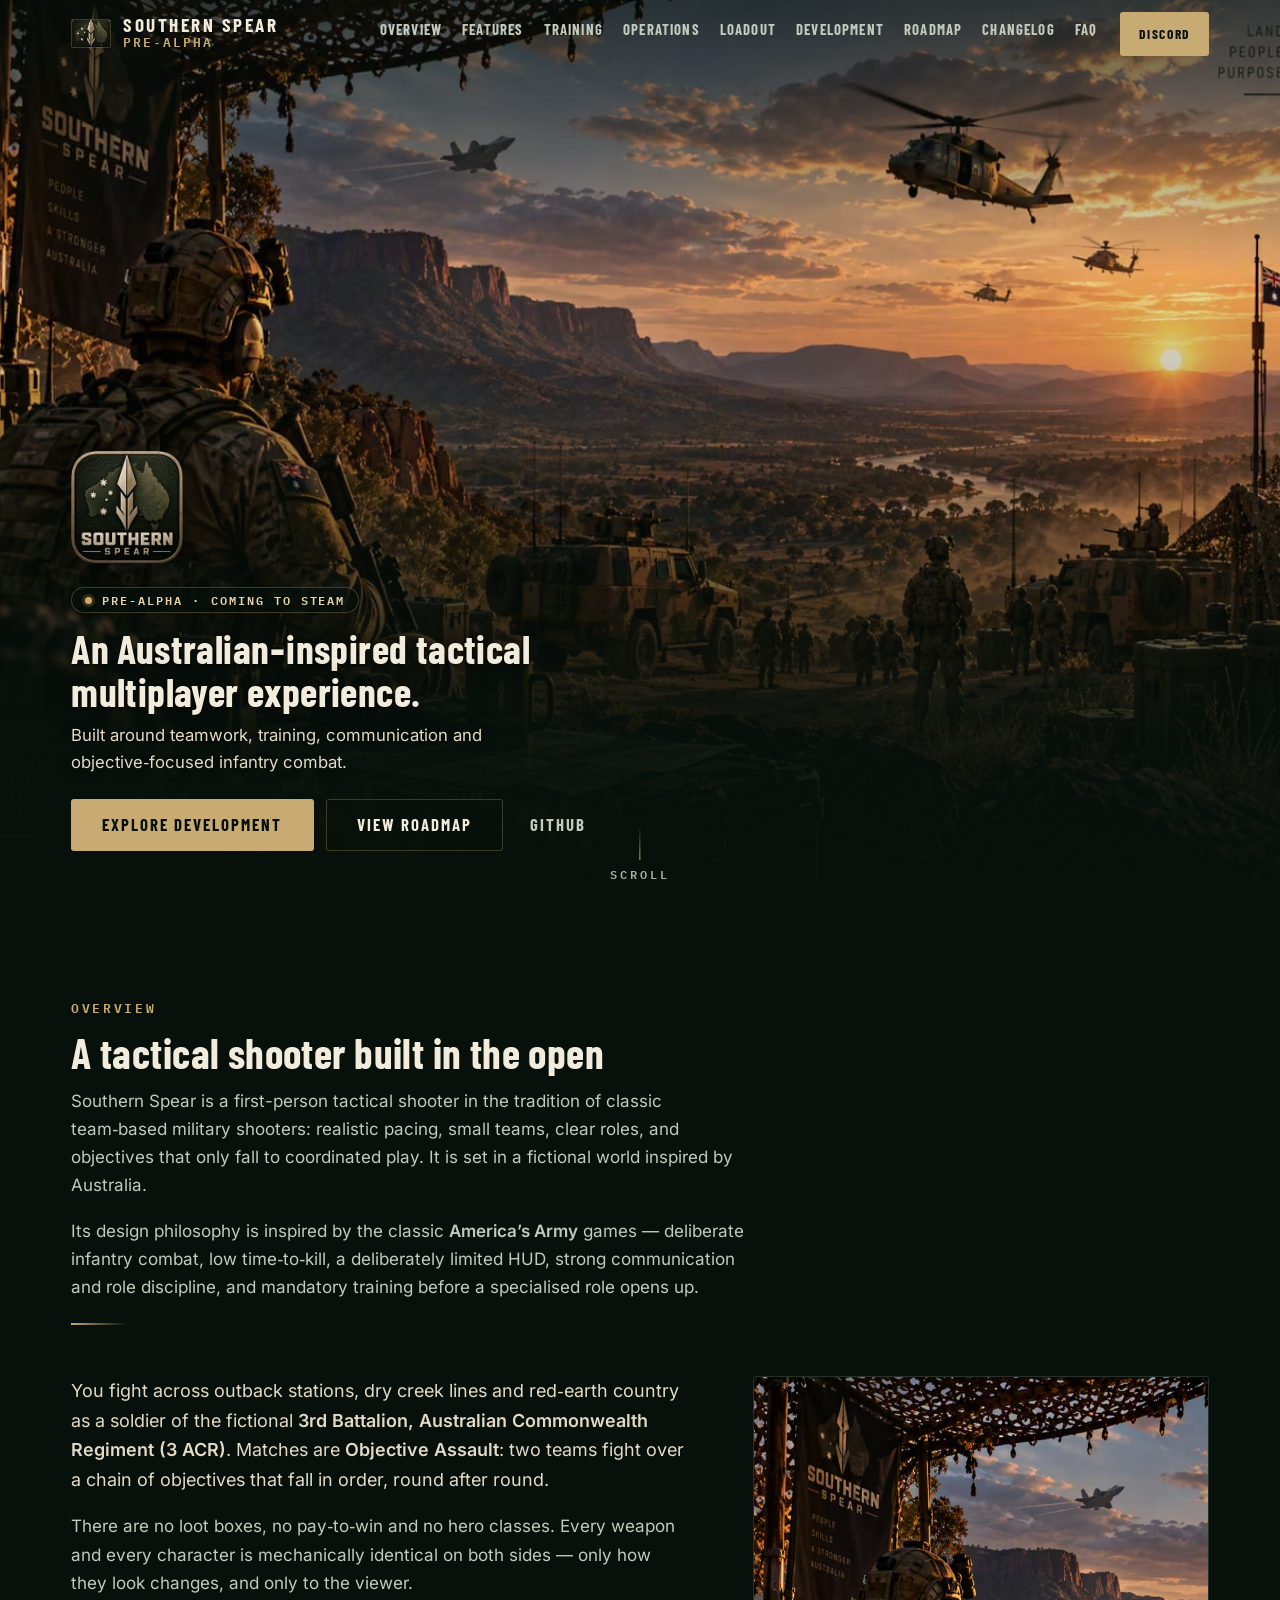
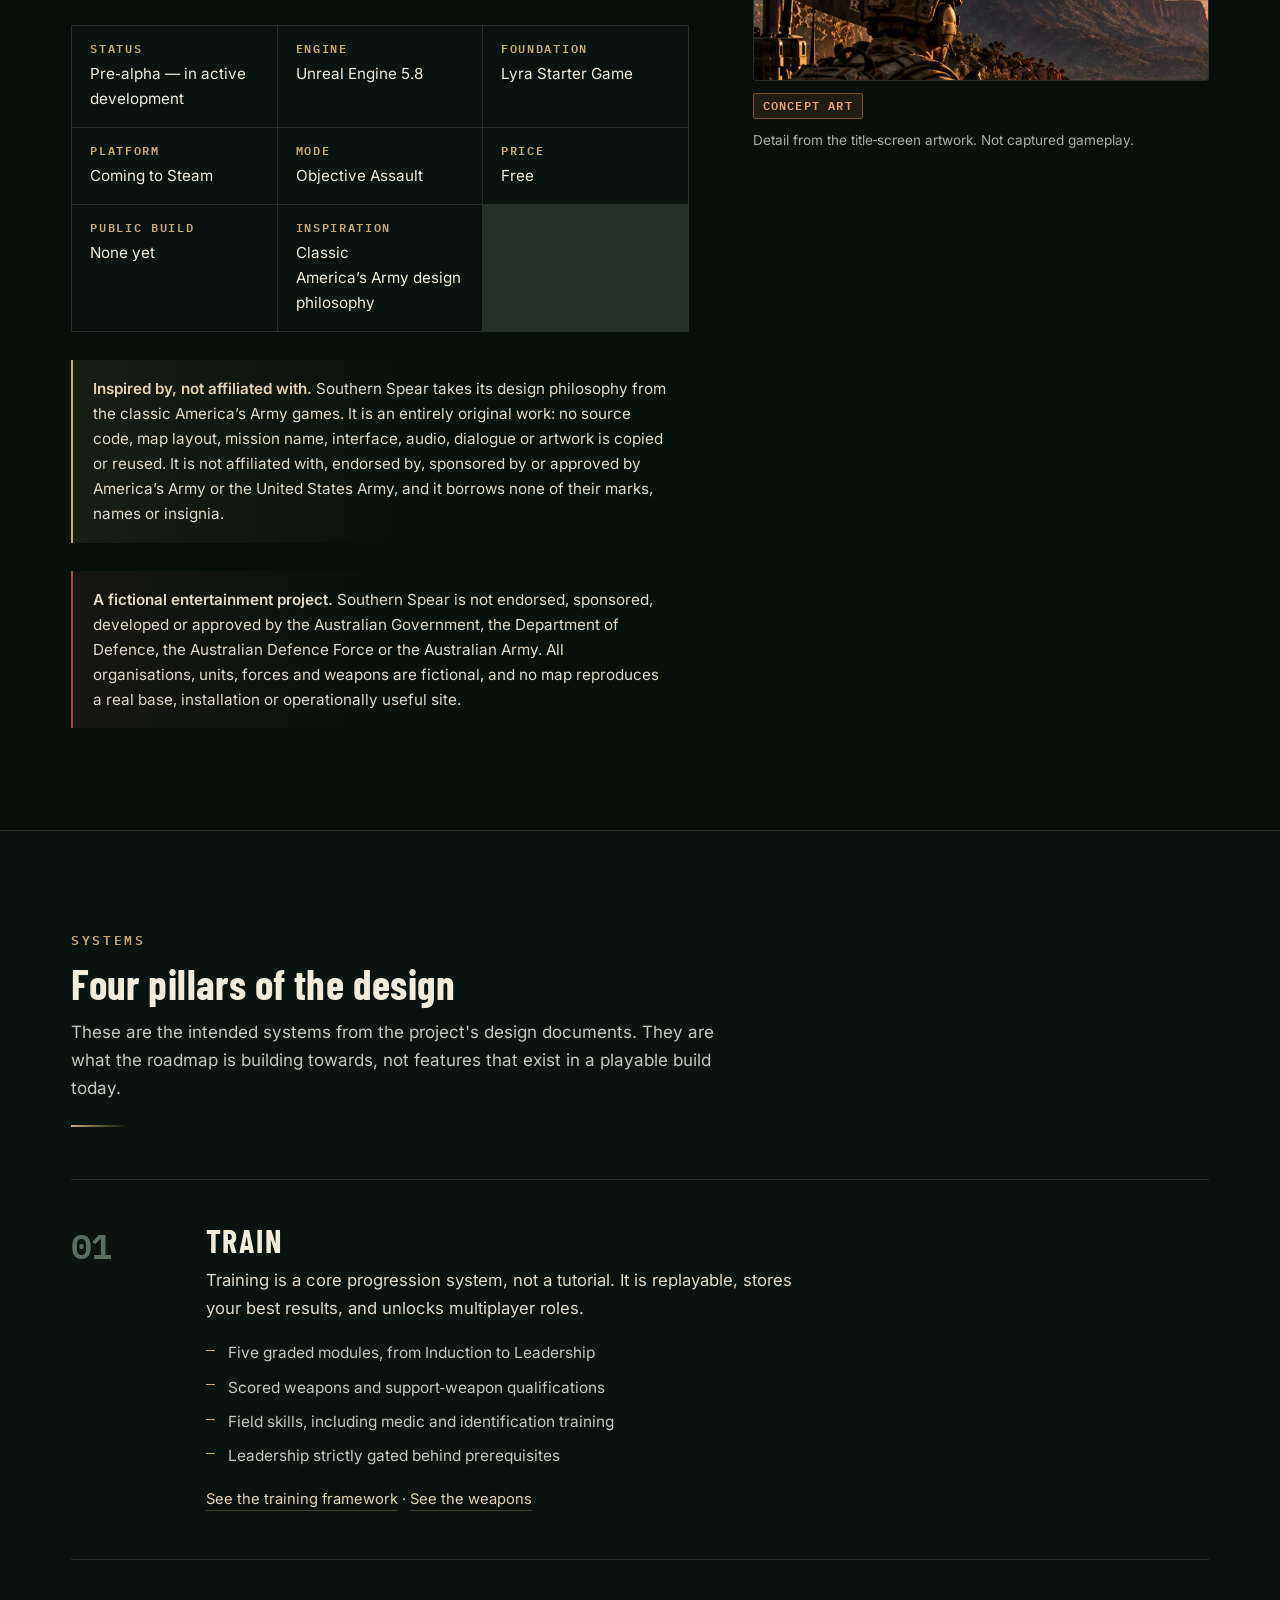
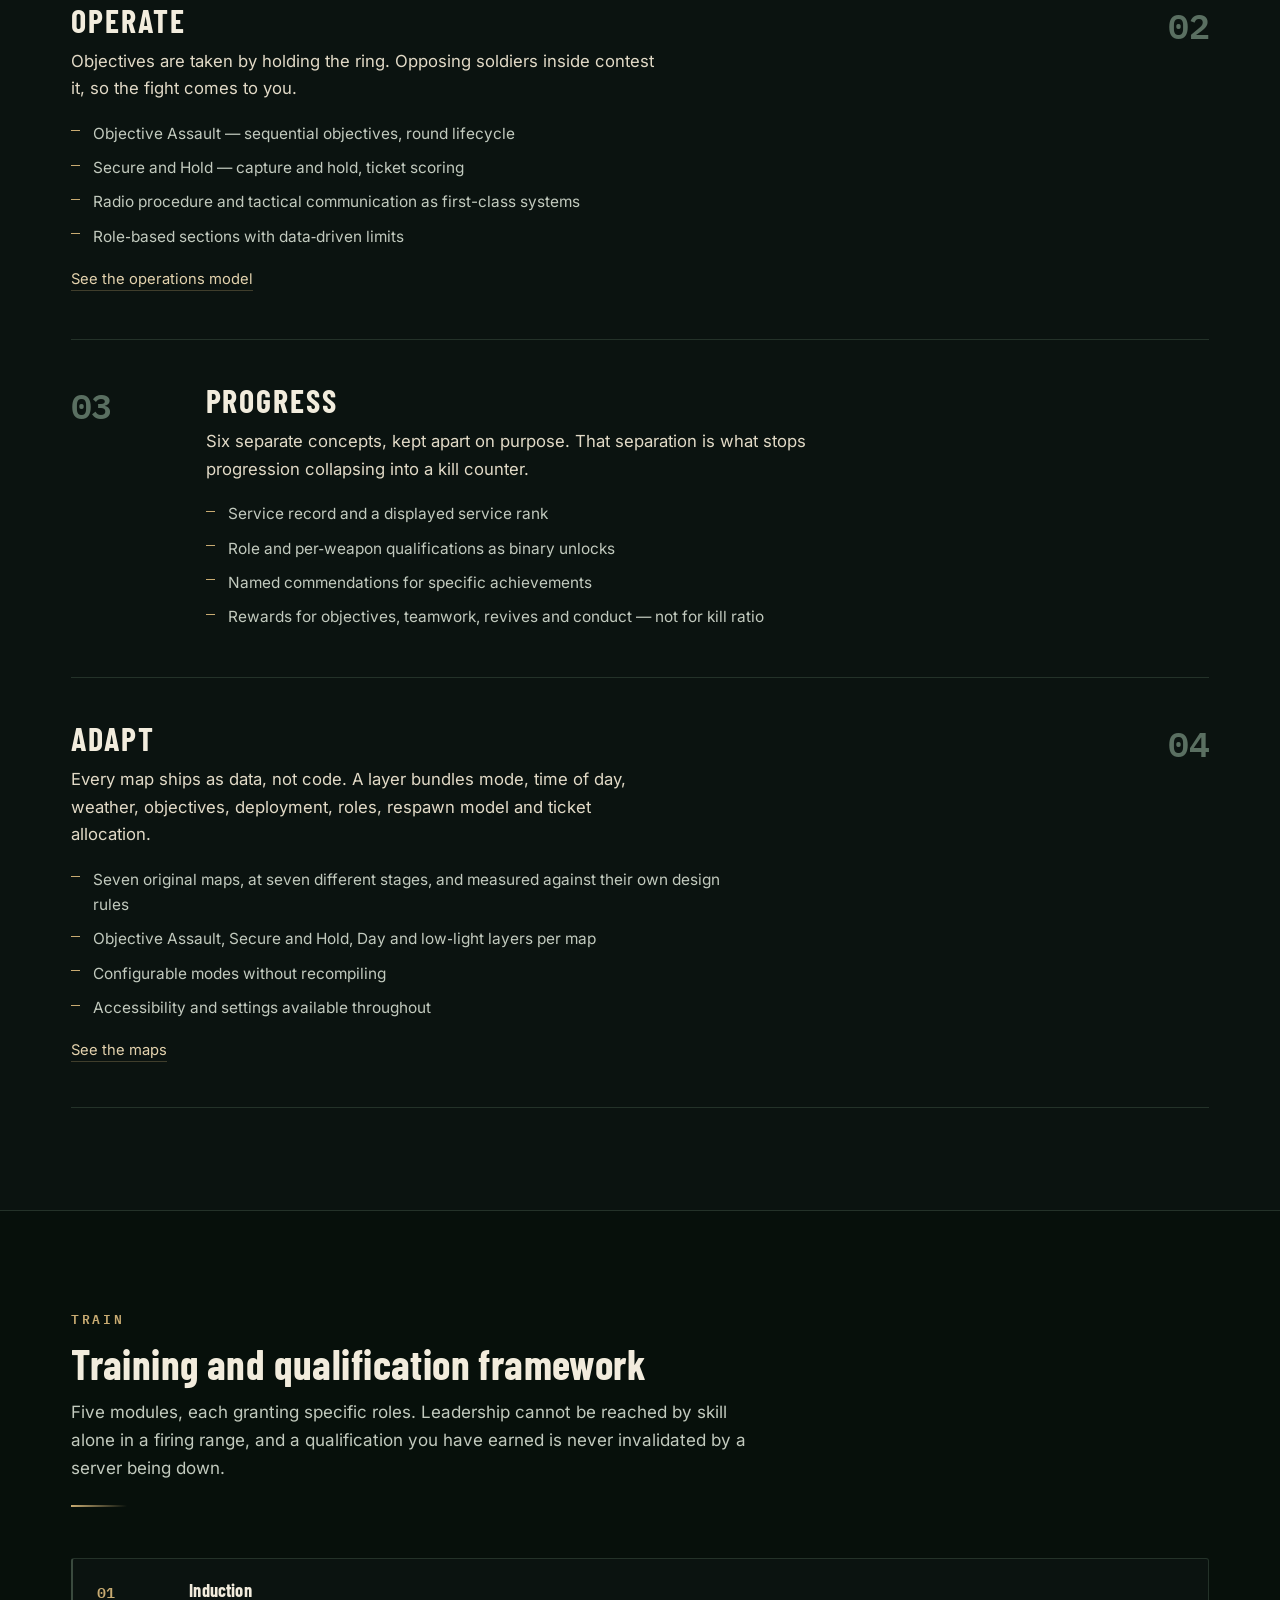
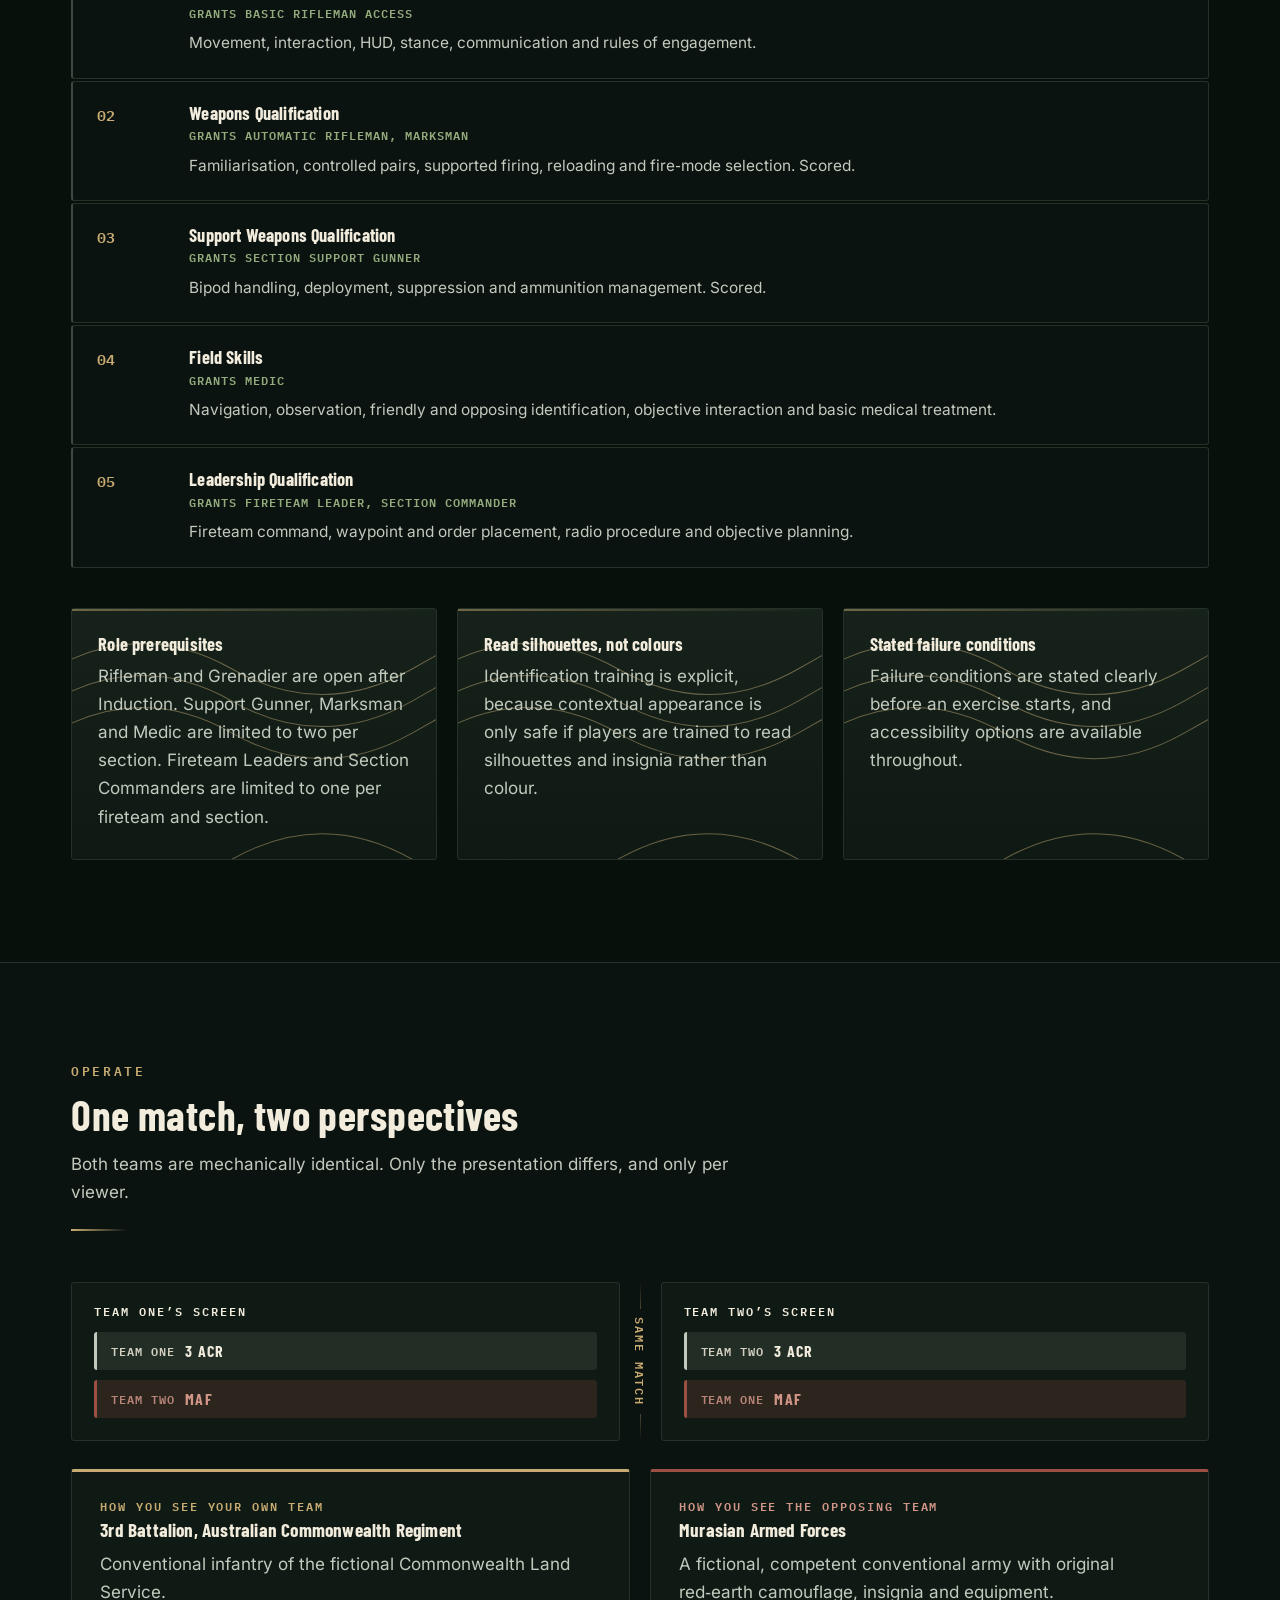
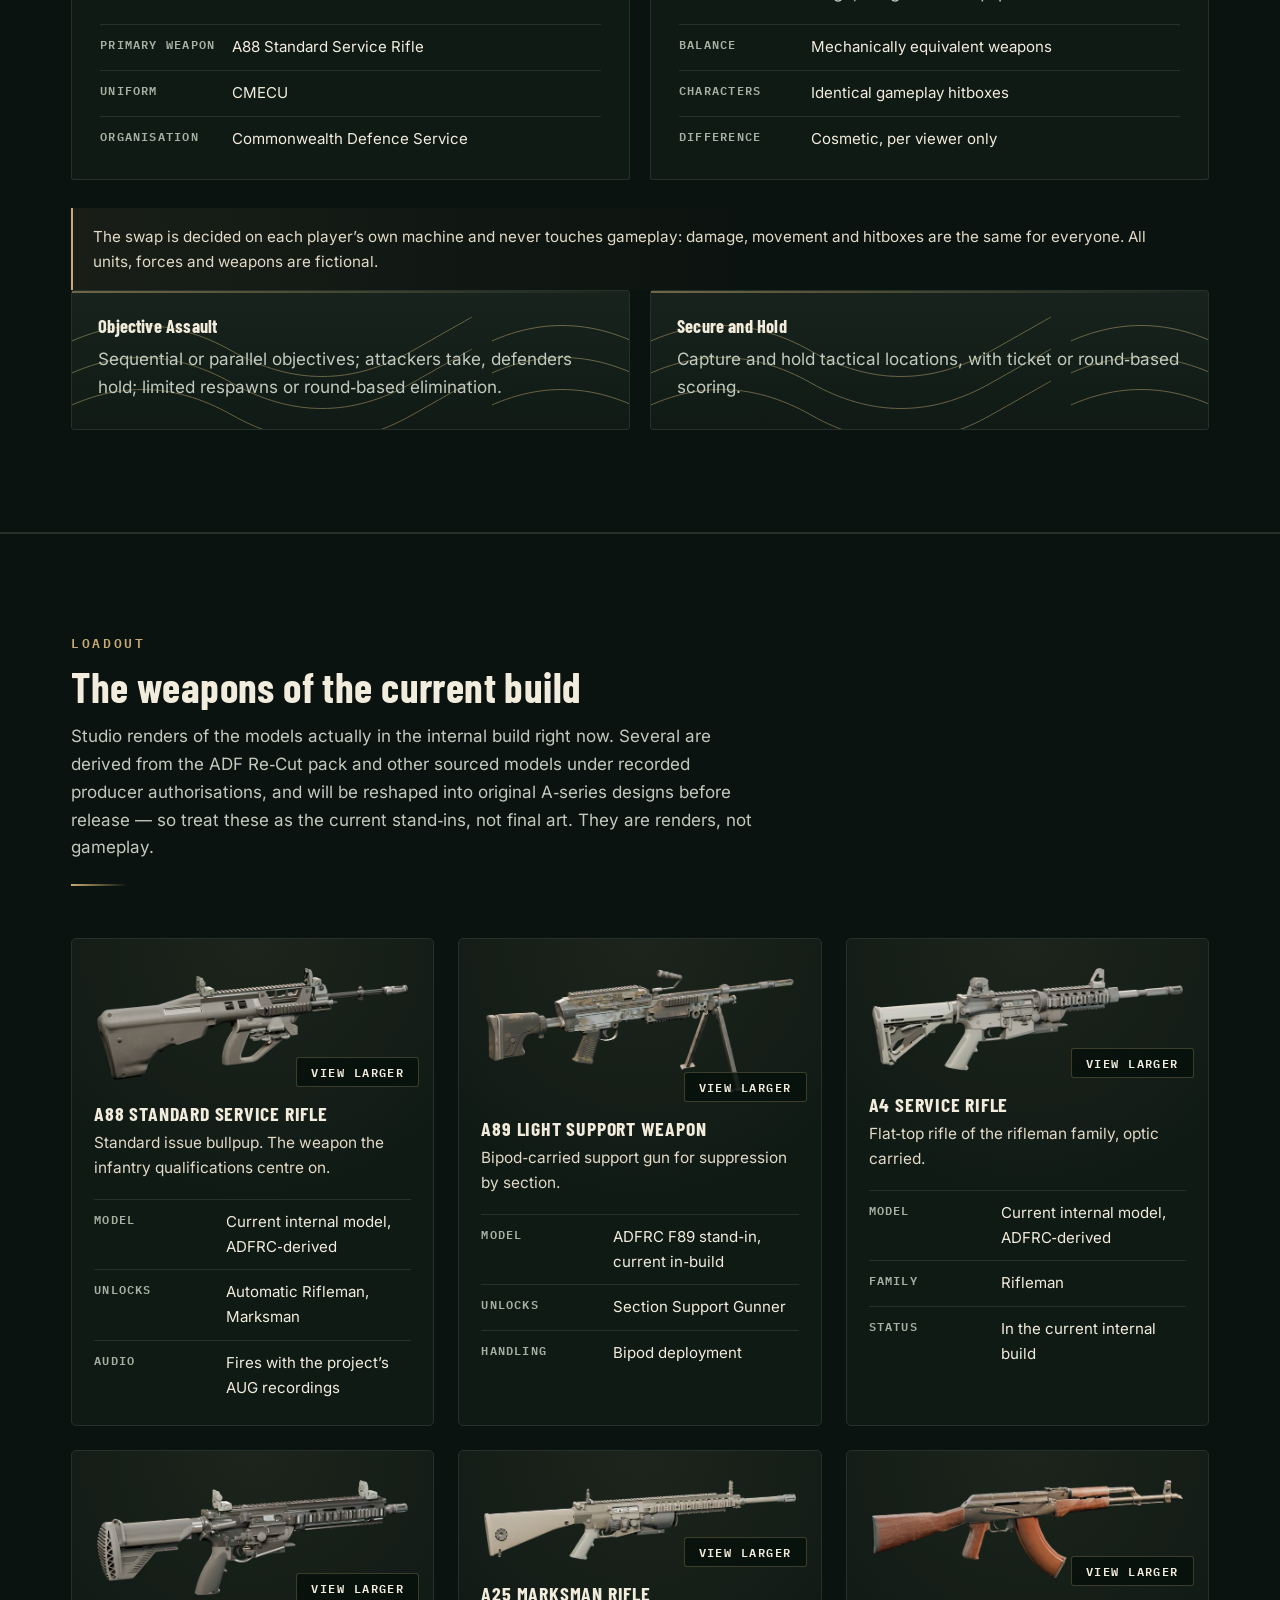
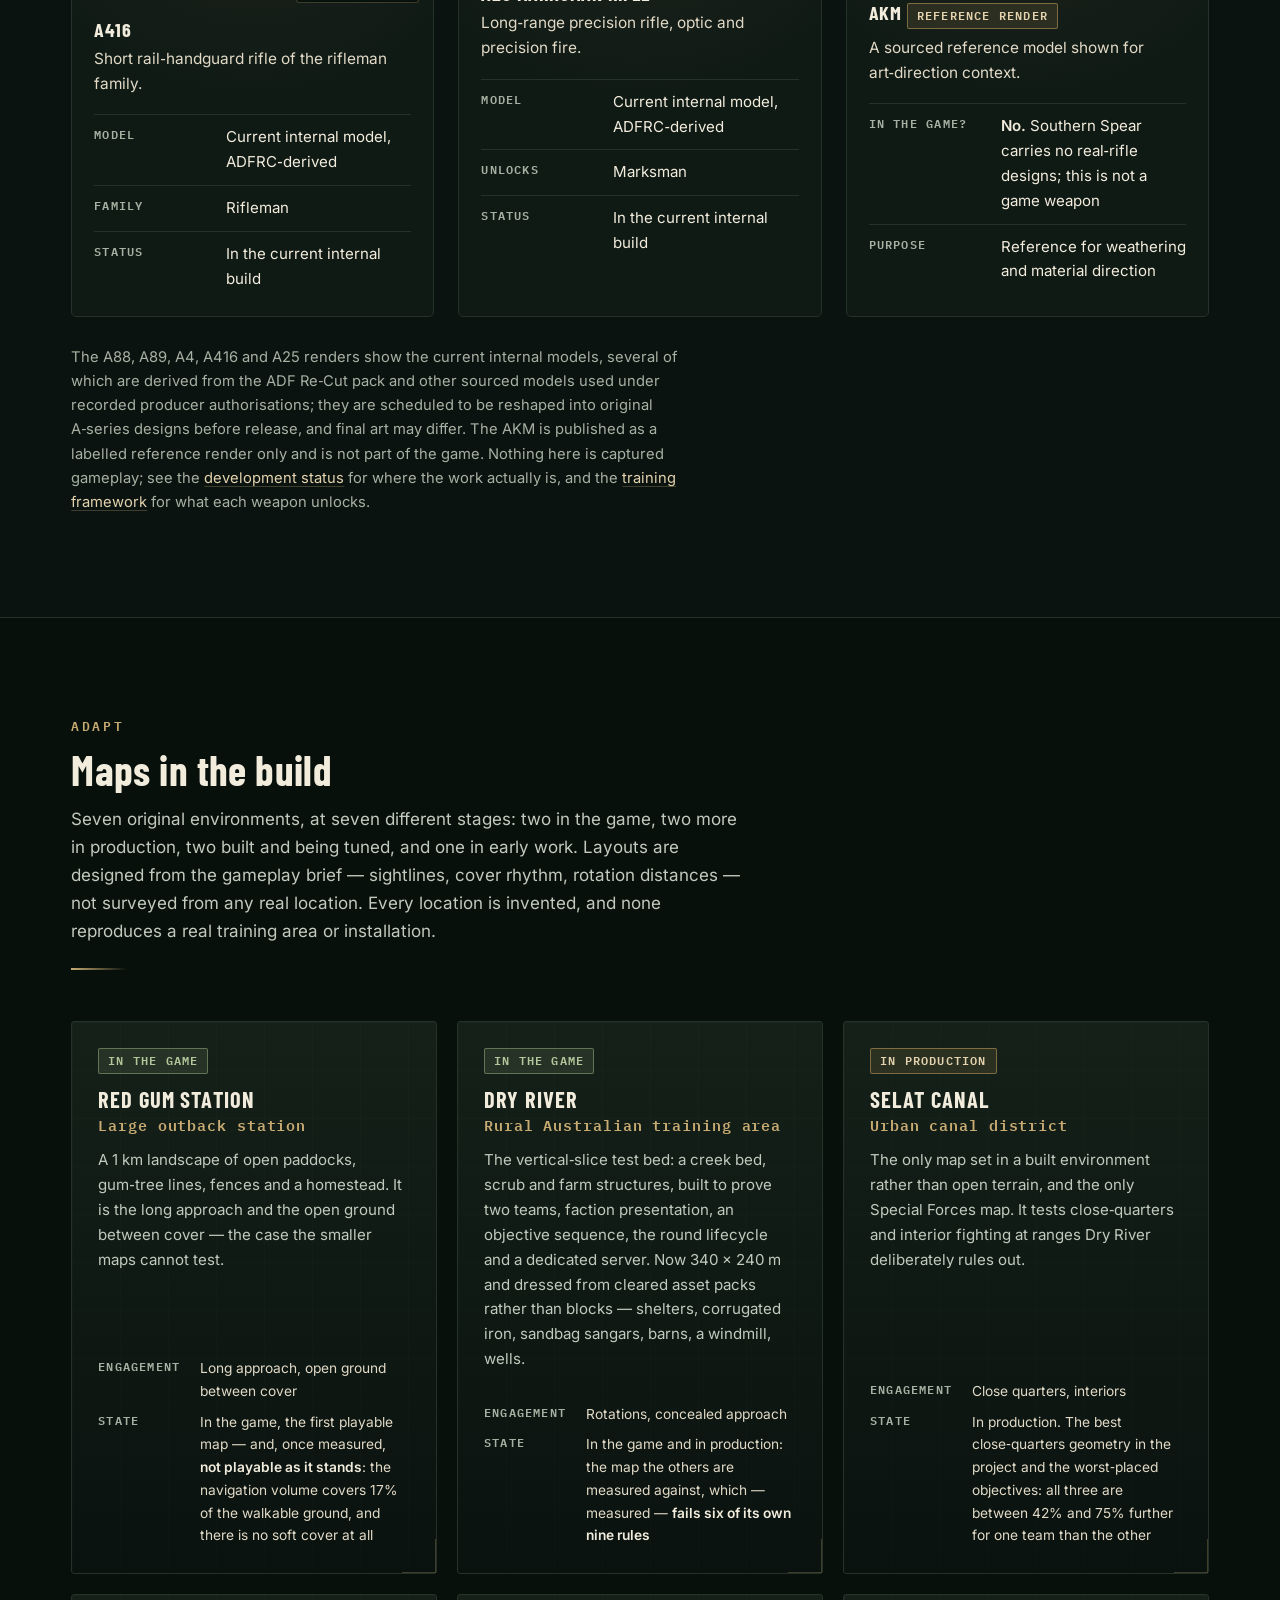
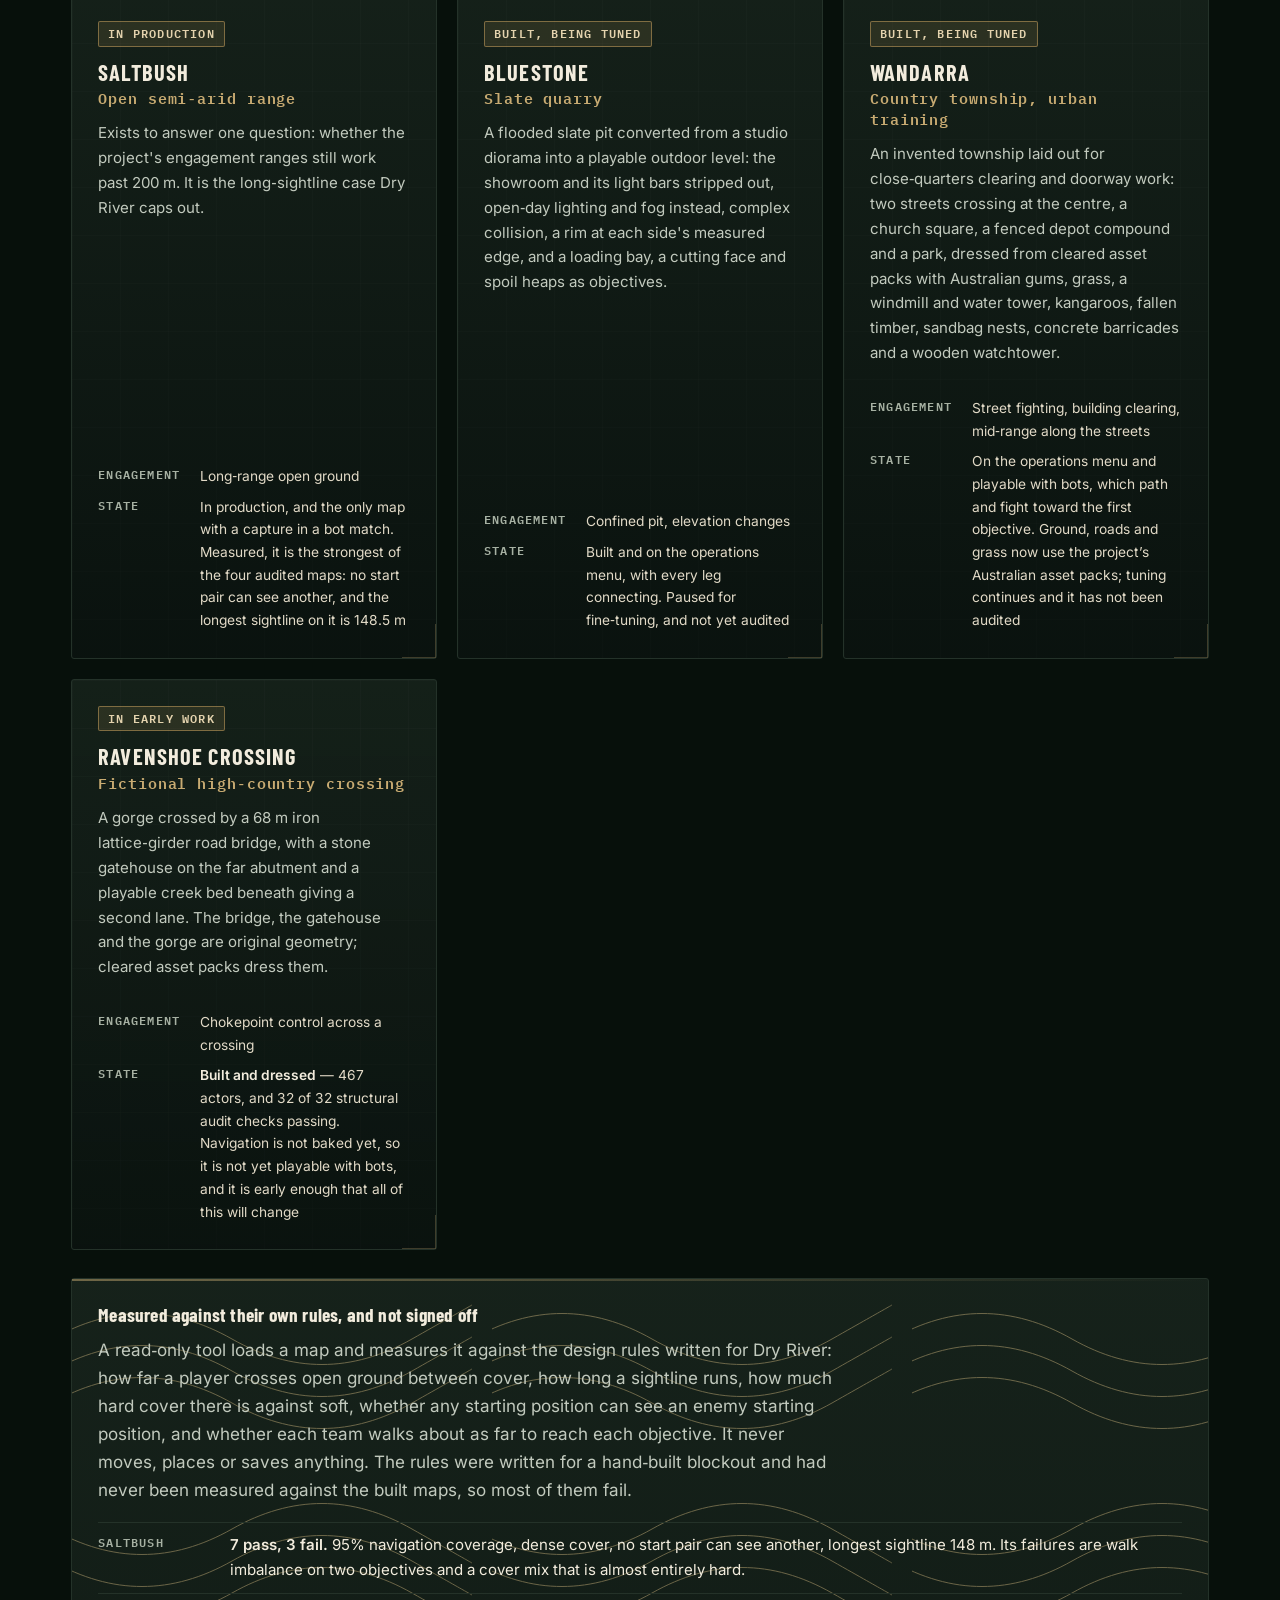
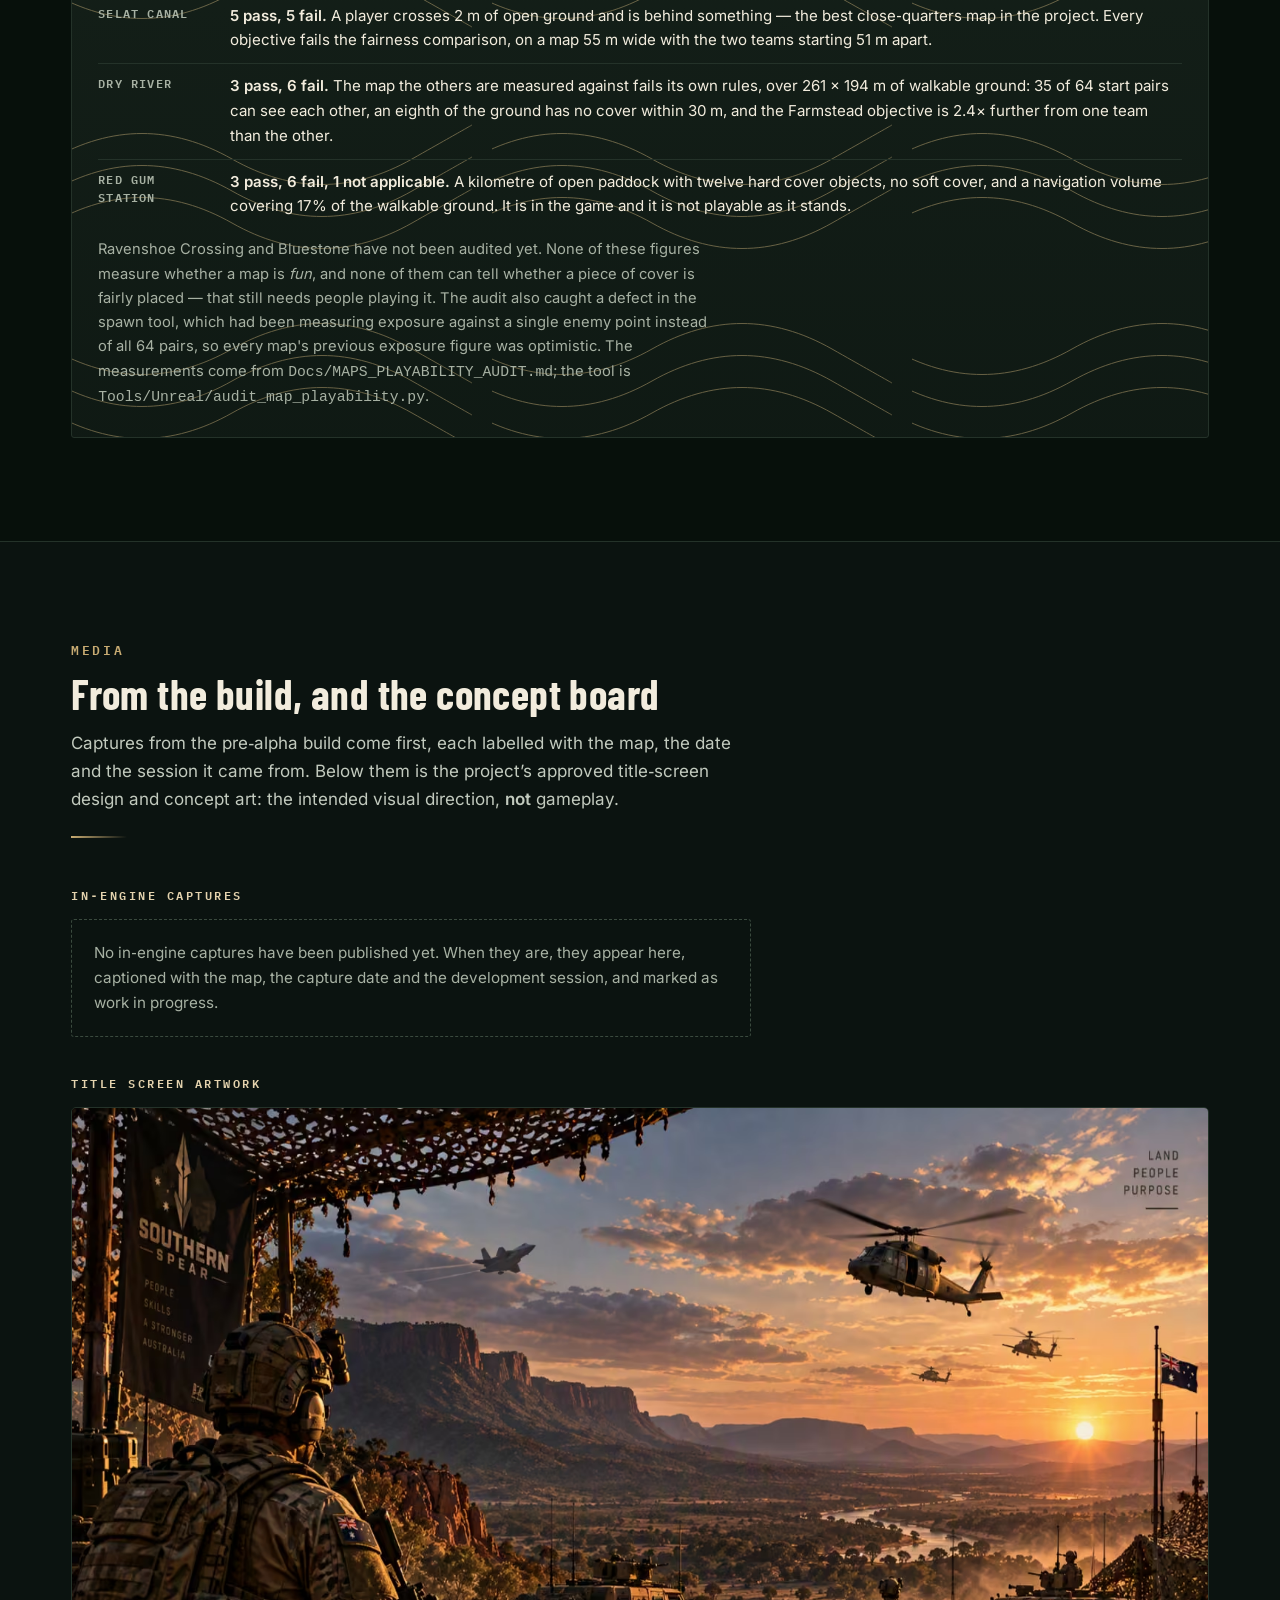
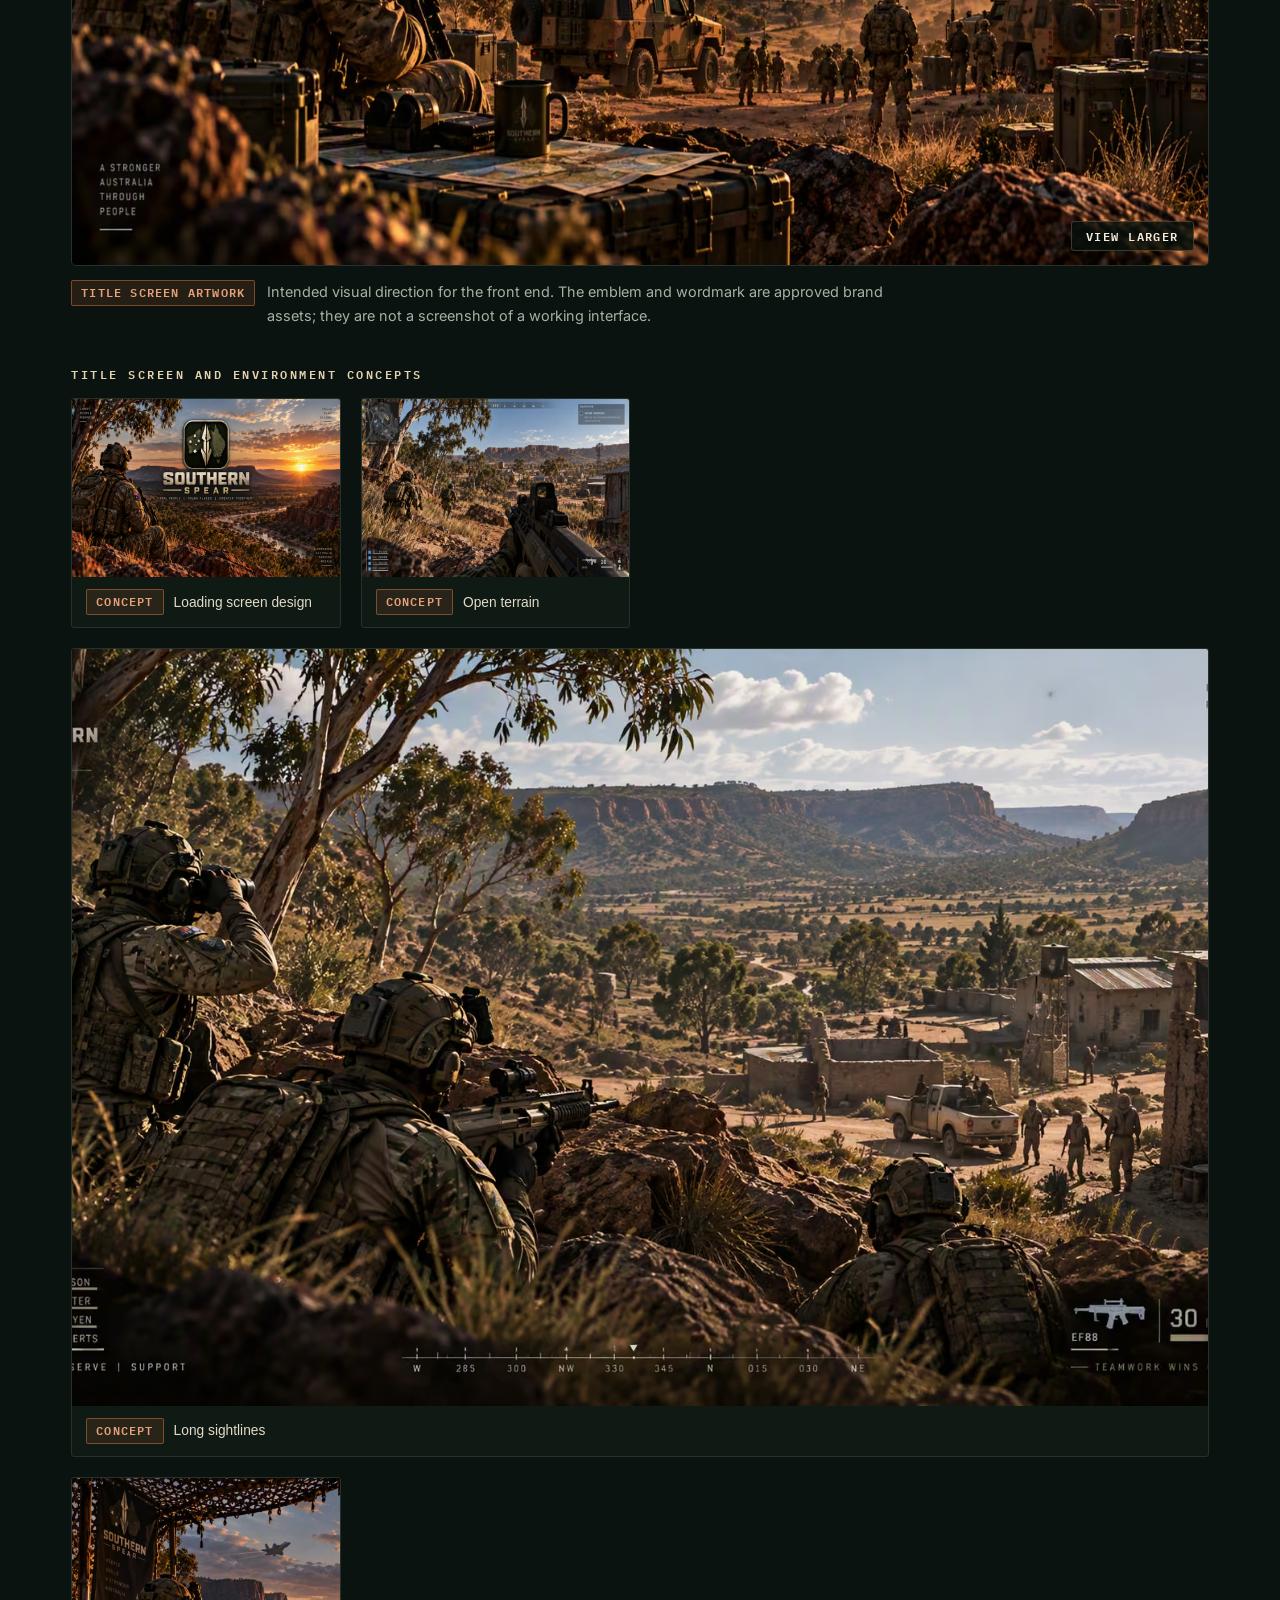
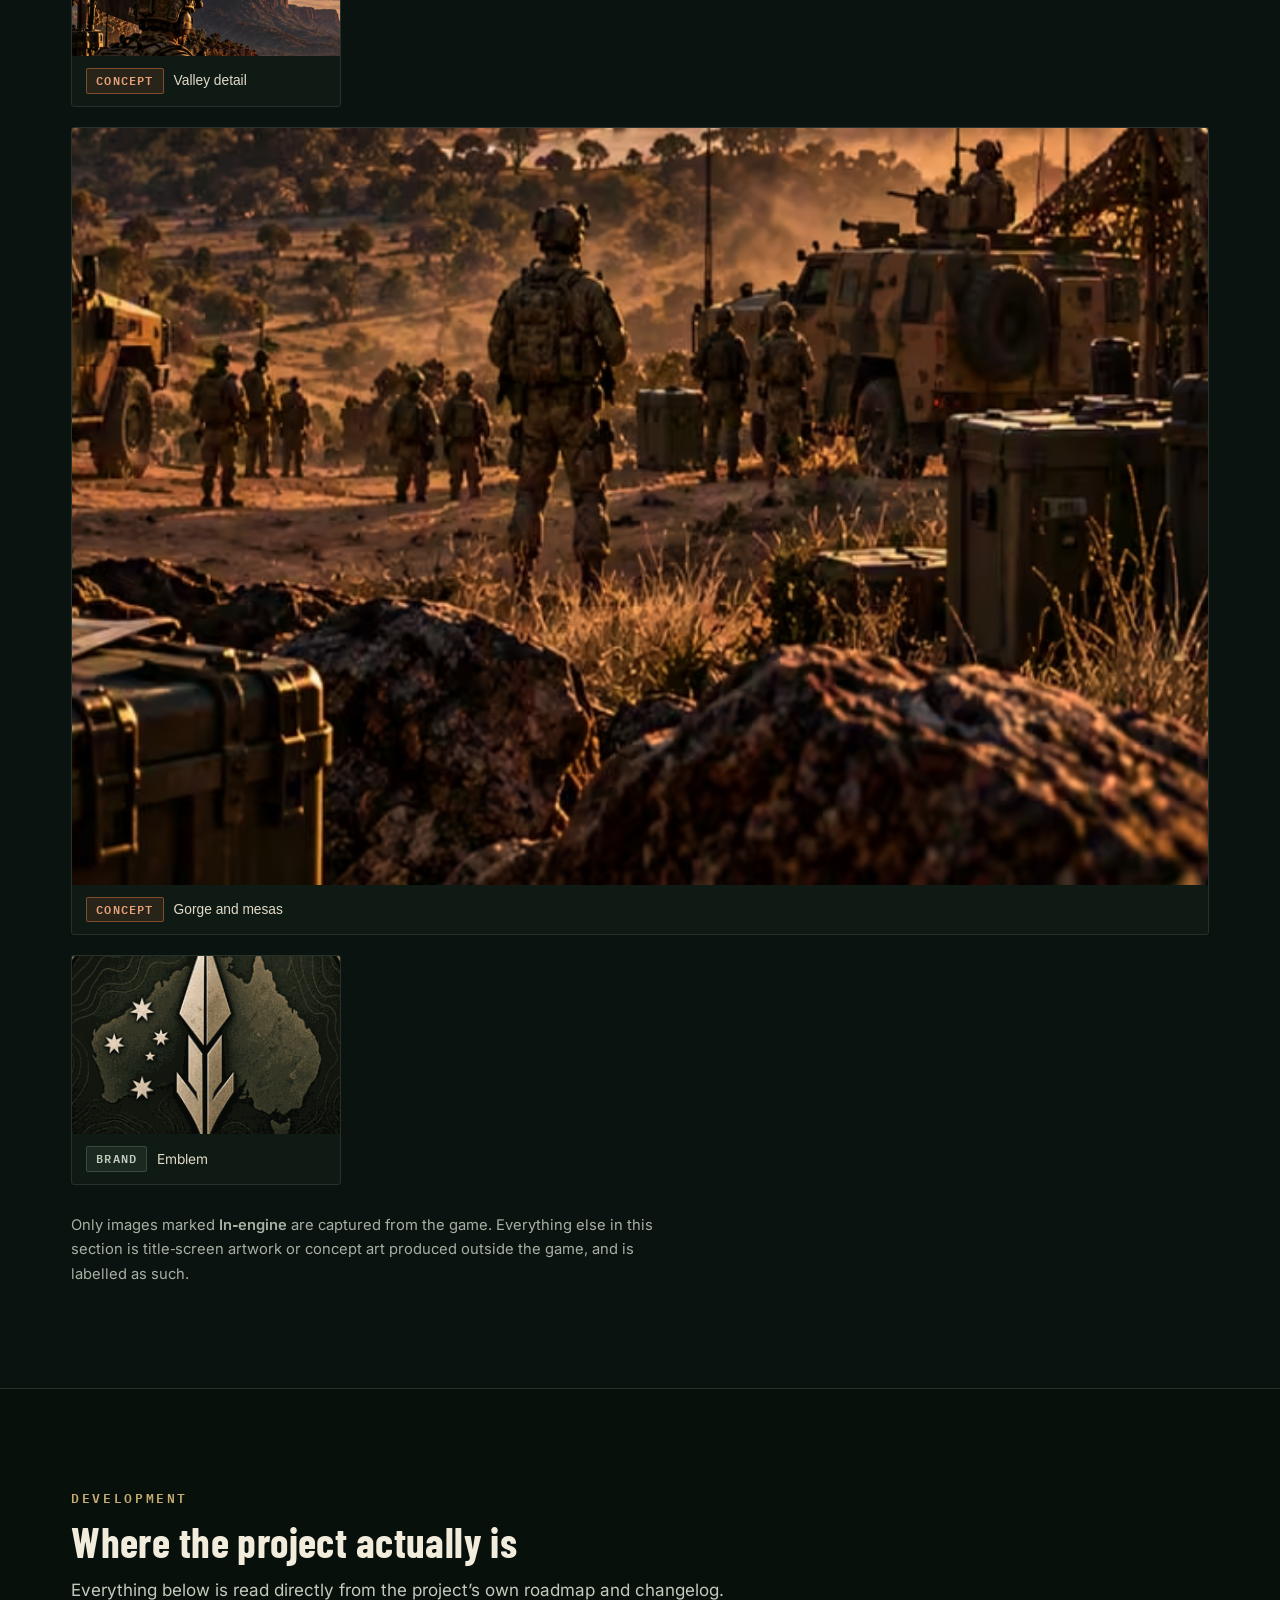
==== index.html @ 47c77bda "Publish site from SouthernSpear afb51369" ====
<!DOCTYPE html>
<html lang="en-AU">
<head>
<meta charset="utf-8">
<meta name="viewport" content="width=device-width, initial-scale=1">
<meta name="color-scheme" content="dark">
<meta name="theme-color" content="#07100B">

<title>Southern Spear — Australian-inspired tactical multiplayer FPS (pre-alpha)</title>
<meta name="description" content="Southern Spear is a free, original, Australian-inspired tactical multiplayer FPS inspired by the design philosophy of the classic America's Army games. In active pre-alpha development, built on Unreal Engine 5.8 and the Lyra Starter Game.">
<link rel="canonical" href="https://theantipopau.github.io/southernspear-site/">

<meta property="og:type" content="website">
<meta property="og:site_name" content="Southern Spear">
<meta property="og:locale" content="en_AU">
<meta property="og:title" content="Southern Spear — Australian-inspired tactical multiplayer FPS">
<meta property="og:description" content="An original, free, community-developed tactical multiplayer FPS inspired by the design philosophy of the classic America's Army games, set in a fictional Australian-inspired world. Pre-alpha and in active development.">
<meta property="og:url" content="https://theantipopau.github.io/southernspear-site/">
<meta property="og:image" content="https://theantipopau.github.io/southernspear-site/assets/social/social-preview-1200x630.jpg">
<meta property="og:image:width" content="1200">
<meta property="og:image:height" content="630">
<meta property="og:image:alt" content="Southern Spear key art: a soldier overlooking a red-earth valley at sunset beneath a brass-framed emblem of Australia, the Southern Cross and a spear.">
<meta name="twitter:card" content="summary_large_image">
<meta name="twitter:title" content="Southern Spear — Australian-inspired tactical multiplayer FPS">
<meta name="twitter:description" content="Original, free, community-developed tactical multiplayer FPS inspired by the design philosophy of the classic America's Army games. Pre-alpha, in active development.">
<meta name="twitter:image" content="https://theantipopau.github.io/southernspear-site/assets/social/social-preview-1200x630.jpg">

<link rel="icon" href="assets/favicon.ico" sizes="16x16 24x24 32x32 48x48">
<link rel="icon" href="assets/favicon-192.png" type="image/png" sizes="192x192">
<link rel="icon" href="assets/favicon-512.png" type="image/png" sizes="512x512">
<link rel="apple-touch-icon" href="assets/apple-touch-icon.png">
<link rel="manifest" href="manifest.webmanifest">

<link rel="preload" href="fonts/fonts.css" as="style">
<link rel="stylesheet" href="fonts/fonts.css">
<link rel="stylesheet" href="styles.css">

<script type="application/ld+json">
{
  "@context": "https://schema.org",
  "@graph": [
    {
      "@type": "VideoGame",
      "name": "Southern Spear",
      "alternateName": "Southern Spear",
      "url": "https://theantipopau.github.io/southernspear-site/",
      "image": "https://theantipopau.github.io/southernspear-site/assets/social/social-preview-1200x630.jpg",
      "description": "An original, free, Australian-inspired tactical multiplayer first-person shooter inspired by the design philosophy of the classic America's Army games, in active pre-alpha development. Fictional project, not endorsed by any government or defence organisation.",
      "inLanguage": "en-AU",
      "genre": ["Tactical shooter", "First-person shooter", "Multiplayer"],
      "gamePlatform": "Unreal Engine 5.8 development build",
      "playMode": "Multiplayer",
      "applicationCategory": "Game",
      "operatingSystem": "Windows (development target)",
      "author": { "@type": "Organization", "name": "Southern Spear Project" },
      "isAccessibleForFree": true,
      "offers": {
        "@type": "Offer",
        "price": "0",
        "priceCurrency": "AUD",
        "availability": "https://schema.org/PreOrder"
      }
    },
    {
      "@type": "WebSite",
      "name": "Southern Spear",
      "url": "https://theantipopau.github.io/southernspear-site/",
      "inLanguage": "en-AU",
      "publisher": { "@id": "https://theantipopau.github.io/southernspear-site/#project" }
    },
    {
      "@type": "Organization",
      "@id": "https://theantipopau.github.io/southernspear-site/#project",
      "name": "Southern Spear Project",
      "url": "https://theantipopau.github.io/southernspear-site/",
      "description": "Independent, community-developed original game project inspired by the design philosophy of the classic America's Army games. Fictional; not endorsed, sponsored, developed or approved by the Australian Government, the Department of Defence, the Australian Defence Force, the Australian Army or the United States Army, and not affiliated with America's Army."
    }
  ]
}
</script>
</head>

<body>
<a class="skip-link" href="#main">Skip to content</a>

<header class="site-header" id="site-header" data-nav-state="top">
  <div class="site-header__inner">
    <a class="brand" href="#top">
      <img class="brand__mark" src="assets/brand/southern-spear-emblem-128.png" alt="" width="128" height="94" decoding="async">
      <span class="brand__text">
        <span class="brand__name">Southern Spear</span>
        <span class="brand__meta">Pre&#8209;alpha</span>
        <span class="u-visually-hidden">&#8212; back to top</span>
      </span>
    </a>

    <button class="nav-toggle" type="button" aria-expanded="false" aria-controls="primary-nav">
      <span class="nav-toggle__bars" aria-hidden="true"><span></span><span></span><span></span></span>
      <span class="nav-toggle__label">Menu</span>
    </button>

    <nav class="primary-nav" id="primary-nav" aria-label="Primary">
      <ul class="primary-nav__list">
        <li><a href="#overview">Overview</a></li>
        <li><a href="#features">Features</a></li>
        <li><a href="#training">Training</a></li>
        <li><a href="#operations">Operations</a></li>
        <li><a href="#loadout">Loadout</a></li>
        <li><a href="#development">Development</a></li>
        <li><a href="#roadmap">Roadmap</a></li>
        <li><a href="changelog.html">Changelog</a></li>
        <li><a href="#faq">FAQ</a></li>
      </ul>
      <div class="primary-nav__aside">
        <a class="btn btn--brass btn--sm" href="https://discord.gg/GHNCFQrDND" rel="noopener">Discord</a>
      </div>
    </nav>
  </div>
</header>

<main id="main">

  <!-- ============================ HERO ============================ -->
  <section class="hero" id="top" aria-labelledby="hero-title">
    <div class="hero__media">
      <picture>
        <source media="(max-width: 767px)" type="image/avif"
                srcset="assets/hero/hero-outback-mobile-480.avif 480w, assets/hero/hero-outback-mobile-700.avif 700w"
                sizes="100vw">
        <source media="(max-width: 767px)" type="image/webp"
                srcset="assets/hero/hero-outback-mobile-480.webp 480w, assets/hero/hero-outback-mobile-700.webp 700w"
                sizes="100vw">
        <source media="(max-width: 767px)" type="image/jpeg"
                srcset="assets/hero/hero-outback-mobile-480.jpg 480w, assets/hero/hero-outback-mobile-700.jpg 700w"
                sizes="100vw">
        <source type="image/avif"
                srcset="assets/hero/hero-outback-wide-640.avif 640w, assets/hero/hero-outback-wide-960.avif 960w, assets/hero/hero-outback-wide-1280.avif 1280w, assets/hero/hero-outback-wide-1536.avif 1536w"
                sizes="100vw">
        <source type="image/webp"
                srcset="assets/hero/hero-outback-wide-640.webp 640w, assets/hero/hero-outback-wide-960.webp 960w, assets/hero/hero-outback-wide-1280.webp 1280w, assets/hero/hero-outback-wide-1536.webp 1536w"
                sizes="100vw">
        <img class="hero__image" src="assets/hero/hero-outback-wide-1280.jpg"
             srcset="assets/hero/hero-outback-wide-640.jpg 640w, assets/hero/hero-outback-wide-960.jpg 960w, assets/hero/hero-outback-wide-1280.jpg 1280w, assets/hero/hero-outback-wide-1536.jpg 1536w"
             sizes="100vw" width="1536" height="1024" alt=""
             fetchpriority="high" decoding="async" loading="eager">
      <!-- The hero is the only image loaded eagerly, and the only one given a
           high fetch priority. It needs no <link rel="preload">: the markup below
           is in the first HTML chunk, and a media-scoped image preload made
           Chromium fetch the phone crop on desktop and then discard it. -->

      </picture>
    </div>
    <div class="hero__scrim" aria-hidden="true"></div>
    <div class="hero__grain" aria-hidden="true"></div>

    <div class="shell hero__inner">
      <div class="hero__copy">
        <!-- The approved lockup, rendered as its own element rather than
             composited into the background image. -->
        <picture>
          <source type="image/avif" srcset="assets/brand/southern-spear-logo-stacked-256.avif 256w, assets/brand/southern-spear-logo-stacked-420.avif 420w" sizes="(max-width: 600px) 90px, 128px">
          <source type="image/webp" srcset="assets/brand/southern-spear-logo-stacked-256.webp 256w, assets/brand/southern-spear-logo-stacked-420.webp 420w" sizes="(max-width: 600px) 90px, 128px">
          <img class="hero__logo" src="assets/brand/southern-spear-logo-stacked-420.png"
               srcset="assets/brand/southern-spear-logo-stacked-256.png 256w, assets/brand/southern-spear-logo-stacked-420.png 420w"
               sizes="(max-width: 600px) 90px, 128px"
               width="420" height="424" alt="" fetchpriority="high" decoding="async">
        </picture>
        <p class="hero__eyebrow">
          <span class="status-dot" aria-hidden="true"></span>
          Pre-alpha <span aria-hidden="true">&middot;</span> Coming to Steam
        </p>
        <h1 class="hero__title" id="hero-title">
          <span class="u-visually-hidden">Southern Spear: </span>An Australian&#8209;inspired tactical multiplayer experience.
        </h1>
        <p class="hero__lede">
          Built around teamwork, training, communication and objective&#8209;focused infantry combat.
        </p>
        <div class="hero__actions">
          <a class="btn btn--brass btn--lg" href="#development">Explore Development</a>
          <a class="btn btn--outline btn--lg" href="#roadmap">View Roadmap</a>
          <a class="btn btn--quiet btn--lg" href="https://github.com/theantipopau/southernspear-site" rel="noopener">
            GitHub <span class="u-visually-hidden">repository for this website</span>
          </a>
        </div>
      </div>
    </div>

    <a class="hero__scroll" href="#overview">
      <span class="hero__scroll-line" aria-hidden="true"></span>
      Scroll
    </a>
  </section>

  <!-- ========================= OVERVIEW ========================= -->
  <section class="section" id="overview" aria-labelledby="overview-title">
    <div class="shell">
      <header class="section__head">
        <p class="eyebrow">Overview</p>
        <h2 id="overview-title" class="section__title">A tactical shooter built in the open</h2>
        <p class="section__lede">
          Southern Spear is a first-person tactical shooter in the tradition of classic team&#8209;based
          military shooters: realistic pacing, small teams, clear roles, and objectives that only fall
          to coordinated play. It is set in a fictional world inspired by Australia.
        </p>
        <p class="lede">
          Its design philosophy is inspired by the classic <strong>America&rsquo;s Army</strong> games &mdash;
          deliberate infantry combat, low time&#8209;to&#8209;kill, a deliberately limited HUD, strong
          communication and role discipline, and mandatory training before a specialised role opens up.
        </p>
      </header>

      <div class="overview">
        <div class="overview__text">
          <p class="lead">
            You fight across outback stations, dry creek lines and red&#8209;earth country as a soldier of
            the fictional <strong>3rd Battalion, Australian Commonwealth Regiment (3 ACR)</strong>. Matches
            are <strong>Objective Assault</strong>: two teams fight over a chain of objectives that fall in
            order, round after round.
          </p>
          <p>
            There are no loot boxes, no pay&#8209;to&#8209;win and no hero classes. Every weapon and every
            character is mechanically identical on both sides &mdash; only how they look changes, and only
            to the viewer.
          </p>

          <dl class="fact-grid">
            <div class="fact">
              <dt>Status</dt>
              <dd>Pre&#8209;alpha &mdash; in active development</dd>
            </div>
            <div class="fact">
              <dt>Engine</dt>
              <dd>Unreal Engine 5.8</dd>
            </div>
            <div class="fact">
              <dt>Foundation</dt>
              <dd>Lyra Starter Game</dd>
            </div>
            <div class="fact">
              <dt>Platform</dt>
              <dd>Coming to Steam</dd>
            </div>
            <div class="fact">
              <dt>Mode</dt>
              <dd>Objective Assault</dd>
            </div>
            <div class="fact">
              <dt>Price</dt>
              <dd>Free</dd>
            </div>
            <div class="fact">
              <dt>Public build</dt>
              <dd>None yet</dd>
            </div>
            <div class="fact">
              <dt>Inspiration</dt>
              <dd>Classic <span class="nowrap">America&rsquo;s Army</span> design philosophy</dd>
            </div>
          </dl>

          <p class="callout callout--inspiration">
            <strong>Inspired by, not affiliated with.</strong> Southern Spear takes its design philosophy
            from the classic America&rsquo;s Army games. It is an entirely original work: no source code,
            map layout, mission name, interface, audio, dialogue or artwork is copied or reused. It is not
            affiliated with, endorsed by, sponsored by or approved by America&rsquo;s Army or the United
            States Army, and it borrows none of their marks, names or insignia.
          </p>

          <p class="callout callout--fiction">
            <strong>A fictional entertainment project.</strong> Southern Spear is not endorsed, sponsored,
            developed or approved by the Australian Government, the Department of Defence, the Australian
            Defence Force or the Australian Army. All organisations, units, forces and weapons are
            fictional, and no map reproduces a real base, installation or operationally useful site.
          </p>
        </div>

        <figure class="overview__figure">
          <picture>
            <source type="image/avif"
                    srcset="assets/concepts/environment-detail-01.avif, assets/concepts/environment-detail-02.avif">
            <source type="image/webp"
                    srcset="assets/concepts/environment-detail-01.webp, assets/concepts/environment-detail-02.webp">
            <img src="assets/concepts/environment-detail-01.jpg" width="768" height="512" loading="lazy" decoding="async"
                 alt="Title&#8209;screen artwork detail: a soldier in camouflage overlooking a wide red-earth valley and a dry creek line at sunset.">
          </picture>
          <figcaption>
            <span class="badge badge--concept">Concept art</span>
            Detail from the title&#8209;screen artwork. Not captured gameplay.
          </figcaption>
        </figure>
      </div>
    </div>
  </section>

  <!-- ========================= FEATURES ========================= -->
  <section class="section section--band" id="features" aria-labelledby="features-title">
    <div class="shell">
      <header class="section__head">
        <p class="eyebrow">Systems</p>
        <h2 id="features-title" class="section__title">Four pillars of the design</h2>
        <p class="section__lede">
          These are the intended systems from the project's design documents. They are what the roadmap
          is building towards, not features that exist in a playable build today.
        </p>
      </header>

      <div class="pillar-list">
        <article class="pillar">
          <div class="pillar__index" aria-hidden="true">01</div>
          <div class="pillar__body">
            <h3 class="pillar__title">Train</h3>
            <p class="pillar__text">
              Training is a core progression system, not a tutorial. It is replayable, stores your best
              results, and unlocks multiplayer roles.
            </p>
            <ul class="pillar__points">
              <li>Five graded modules, from Induction to Leadership</li>
              <li>Scored weapons and support&#8209;weapon qualifications</li>
              <li>Field skills, including medic and identification training</li>
              <li>Leadership strictly gated behind prerequisites</li>
            </ul>
            <p class="pillar__link"><a href="#training">See the training framework<span class="u-visually-hidden"> in detail</span></a> &middot; <a href="#loadout">See the weapons<span class="u-visually-hidden"> these qualifications use</span></a></p>
          </div>
        </article>

        <article class="pillar">
          <div class="pillar__index" aria-hidden="true">02</div>
          <div class="pillar__body">
            <h3 class="pillar__title">Operate</h3>
            <p class="pillar__text">
              Objectives are taken by holding the ring. Opposing soldiers inside contest it, so the
              fight comes to you.
            </p>
            <ul class="pillar__points">
              <li>Objective Assault &mdash; sequential objectives, round lifecycle</li>
              <li>Secure and Hold &mdash; capture and hold, ticket scoring</li>
              <li>Radio procedure and tactical communication as first-class systems</li>
              <li>Role&#8209;based sections with data&#8209;driven limits</li>
            </ul>
            <p class="pillar__link"><a href="#operations">See the operations model<span class="u-visually-hidden"> in detail</span></a></p>
          </div>
        </article>

        <article class="pillar">
          <div class="pillar__index" aria-hidden="true">03</div>
          <div class="pillar__body">
            <h3 class="pillar__title">Progress</h3>
            <p class="pillar__text">
              Six separate concepts, kept apart on purpose. That separation is what stops progression
              collapsing into a kill counter.
            </p>
            <ul class="pillar__points">
              <li>Service record and a displayed service rank</li>
              <li>Role and per&#8209;weapon qualifications as binary unlocks</li>
              <li>Named commendations for specific achievements</li>
              <li>Rewards for objectives, teamwork, revives and conduct &mdash; not for kill ratio</li>
            </ul>
          </div>
        </article>

        <article class="pillar">
          <div class="pillar__index" aria-hidden="true">04</div>
          <div class="pillar__body">
            <h3 class="pillar__title">Adapt</h3>
            <p class="pillar__text">
              Every map ships as data, not code. A layer bundles mode, time of day, weather, objectives,
              deployment, roles, respawn model and ticket allocation.
            </p>
            <ul class="pillar__points">
              <li>Seven original maps, at seven different stages, and measured against their own design rules</li>
              <li>Objective Assault, Secure and Hold, Day and low&#8209;light layers per map</li>
              <li>Configurable modes without recompiling</li>
              <li>Accessibility and settings available throughout</li>
            </ul>
            <p class="pillar__link"><a href="#maps">See the maps<span class="u-visually-hidden"> in detail</span></a></p>
          </div>
        </article>
      </div>
    </div>
  </section>

  <!-- ========================= TRAINING ========================= -->
  <section class="section" id="training" aria-labelledby="training-title">
    <div class="shell">
      <header class="section__head">
        <p class="eyebrow">Train</p>
        <h2 id="training-title" class="section__title">Training and qualification framework</h2>
        <p class="section__lede">
          Five modules, each granting specific roles. Leadership cannot be reached by skill alone in a
          firing range, and a qualification you have earned is never invalidated by a server being down.
        </p>
      </header>

      <ol class="module-list">
        <li class="module">
          <p class="module__num" aria-hidden="true">01</p>
          <div>
            <h3 class="module__title">Induction</h3>
            <p class="module__grants">Grants basic rifleman access</p>
            <p>Movement, interaction, HUD, stance, communication and rules of engagement.</p>
          </div>
        </li>
        <li class="module">
          <p class="module__num" aria-hidden="true">02</p>
          <div>
            <h3 class="module__title">Weapons Qualification</h3>
            <p class="module__grants">Grants Automatic Rifleman, Marksman</p>
            <p>Familiarisation, controlled pairs, supported firing, reloading and fire&#8209;mode selection. Scored.</p>
          </div>
        </li>
        <li class="module">
          <p class="module__num" aria-hidden="true">03</p>
          <div>
            <h3 class="module__title">Support Weapons Qualification</h3>
            <p class="module__grants">Grants Section Support Gunner</p>
            <p>Bipod handling, deployment, suppression and ammunition management. Scored.</p>
          </div>
        </li>
        <li class="module">
          <p class="module__num" aria-hidden="true">04</p>
          <div>
            <h3 class="module__title">Field Skills</h3>
            <p class="module__grants">Grants Medic</p>
            <p>Navigation, observation, friendly and opposing identification, objective interaction and basic medical treatment.</p>
          </div>
        </li>
        <li class="module">
          <p class="module__num" aria-hidden="true">05</p>
          <div>
            <h3 class="module__title">Leadership Qualification</h3>
            <p class="module__grants">Grants Fireteam Leader, Section Commander</p>
            <p>Fireteam command, waypoint and order placement, radio procedure and objective planning.</p>
          </div>
        </li>
      </ol>

      <div class="card-grid card-grid--3">
        <article class="card">
          <h3 class="card__title">Role prerequisites</h3>
          <p>Rifleman and Grenadier are open after Induction. Support Gunner, Marksman and Medic are limited to two per section. Fireteam Leaders and Section Commanders are limited to one per fireteam and section.</p>
        </article>
        <article class="card">
          <h3 class="card__title">Read silhouettes, not colours</h3>
          <p>Identification training is explicit, because contextual appearance is only safe if players are trained to read silhouettes and insignia rather than colour.</p>
        </article>
        <article class="card">
          <h3 class="card__title">Stated failure conditions</h3>
          <p>Failure conditions are stated clearly before an exercise starts, and accessibility options are available throughout.</p>
        </article>
      </div>
    </div>
  </section>

  <!-- ========================= OPERATIONS ========================= -->
  <section class="section section--band" id="operations" aria-labelledby="operations-title">
    <div class="shell">
      <header class="section__head">
        <p class="eyebrow">Operate</p>
        <h2 id="operations-title" class="section__title">One match, two perspectives</h2>
        <p class="section__lede">
          Both teams are mechanically identical. Only the presentation differs, and only per viewer.
        </p>
      </header>

      <div class="mirror" role="img"
           aria-label="Diagram. On Team One's screen, Team One appears as 3 ACR and Team Two appears as the Murasian Armed Forces. On Team Two's screen the arrangement is exactly reversed. Both teams are mechanically identical.">
        <div class="mirror__side">
          <p class="mirror__who">Team One&rsquo;s screen</p>
          <p class="chip chip--friendly"><span class="chip__key">Team One</span> 3 ACR</p>
          <p class="chip chip--opposing"><span class="chip__key">Team Two</span> MAF</p>
        </div>
        <p class="mirror__axis" aria-hidden="true"><span>Same match</span></p>
        <div class="mirror__side">
          <p class="mirror__who">Team Two&rsquo;s screen</p>
          <p class="chip chip--friendly"><span class="chip__key">Team Two</span> 3 ACR</p>
          <p class="chip chip--opposing"><span class="chip__key">Team One</span> MAF</p>
        </div>
      </div>

      <div class="faction-grid">
        <article class="faction faction--friendly">
          <p class="faction__label">How you see your own team</p>
          <h3 class="faction__title">3rd Battalion, Australian Commonwealth Regiment</h3>
          <p>Conventional infantry of the fictional Commonwealth Land Service.</p>
          <dl class="kv">
            <div><dt>Primary weapon</dt><dd>A88 Standard Service Rifle</dd></div>
            <div><dt>Uniform</dt><dd>CMECU</dd></div>
            <div><dt>Organisation</dt><dd>Commonwealth Defence Service</dd></div>
          </dl>
        </article>
        <article class="faction faction--opposing">
          <p class="faction__label">How you see the opposing team</p>
          <h3 class="faction__title">Murasian Armed Forces</h3>
          <p>A fictional, competent conventional army with original red&#8209;earth camouflage, insignia and equipment.</p>
          <dl class="kv">
            <div><dt>Balance</dt><dd>Mechanically equivalent weapons</dd></div>
            <div><dt>Characters</dt><dd>Identical gameplay hitboxes</dd></div>
            <div><dt>Difference</dt><dd>Cosmetic, per viewer only</dd></div>
          </dl>
        </article>
      </div>

      <p class="callout">
        The swap is decided on each player&rsquo;s own machine and never touches gameplay: damage, movement
        and hitboxes are the same for everyone. All units, forces and weapons are fictional.
      </p>

      <div class="card-grid card-grid--2">
        <article class="card">
          <h3 class="card__title">Objective Assault</h3>
          <p>Sequential or parallel objectives; attackers take, defenders hold; limited respawns or round&#8209;based elimination.</p>
        </article>
        <article class="card">
          <h3 class="card__title">Secure and Hold</h3>
          <p>Capture and hold tactical locations, with ticket or round&#8209;based scoring.</p>
        </article>
      </div>
    </div>
  </section>

  <!-- ========================== LOADOUT ========================== -->
  <section class="section section--band" id="loadout" aria-labelledby="loadout-title">
    <div class="shell">
      <header class="section__head">
        <p class="eyebrow">Loadout</p>
        <h2 id="loadout-title" class="section__title">The weapons of the current build</h2>
        <p class="section__lede">
          Studio renders of the models actually in the internal build right now. Several are derived
          from the ADF&nbsp;Re&#8209;Cut pack and other sourced models under recorded producer
          authorisations, and will be reshaped into original A&#8209;series designs before release &mdash;
          so treat these as the current stand&#8209;ins, not final art. They are renders, not gameplay.
        </p>
      </header>

      <ul class="loadout" role="list">
        <li class="weapon">
          <button class="weapon__frame" type="button"
                  data-lightbox-src="assets/weapons/weapon-a88-1200.png"
                  data-lightbox-alt="Studio render of the A88 Standard Service Rifle as it appears in the current internal build: a bullpup rifle with a scope, foregrip and magazine."
                  data-lightbox-caption="A88 Standard Service Rifle &mdash; render of the current internal model. Not captured gameplay.">
            <picture>
              <source type="image/avif"
                      srcset="assets/weapons/weapon-a88-720.avif 720w, assets/weapons/weapon-a88-1200.avif 1200w"
                      sizes="(max-width: 700px) 92vw, 560px">
              <source type="image/webp"
                      srcset="assets/weapons/weapon-a88-720.webp 720w, assets/weapons/weapon-a88-1200.webp 1200w"
                      sizes="(max-width: 700px) 92vw, 560px">
              <img src="assets/weapons/weapon-a88-1200.png" width="1724" height="883"
                   loading="lazy" decoding="async"
                   alt="Render of the A88 Standard Service Rifle: a bullpup rifle with a scope, foregrip and magazine.">
            </picture>
            <span class="showcase__zoom" aria-hidden="true">View larger</span>
          </button>
          <div class="weapon__body">
            <h3 class="weapon__name">A88 Standard Service Rifle</h3>
            <p class="weapon__role">Standard issue bullpup. The weapon the infantry qualifications centre on.</p>
            <dl class="kv">
              <div><dt>Model</dt><dd>Current internal model, ADFRC&#8209;derived</dd></div>
              <div><dt>Unlocks</dt><dd>Automatic Rifleman, Marksman</dd></div>
              <div><dt>Audio</dt><dd>Fires with the project&rsquo;s AUG recordings</dd></div>
            </dl>
          </div>
        </li>

        <li class="weapon">
          <button class="weapon__frame" type="button"
                  data-lightbox-src="assets/weapons/weapon-a89-1200.png"
                  data-lightbox-alt="Studio render of the stand&#8209;in model currently standing in for the A89 light support weapon: the ADFRC F89, a light support gun with a carry handle, bipod and magazine."
                  data-lightbox-caption="A89 light support weapon &mdash; render of the ADFRC F89 stand&#8209;in model. Not captured gameplay.">
            <picture>
              <source type="image/avif"
                      srcset="assets/weapons/weapon-a89-720.avif 720w, assets/weapons/weapon-a89-1200.avif 1200w"
                      sizes="(max-width: 700px) 92vw, 560px">
              <source type="image/webp"
                      srcset="assets/weapons/weapon-a89-720.webp 720w, assets/weapons/weapon-a89-1200.webp 1200w"
                      sizes="(max-width: 700px) 92vw, 560px">
              <img src="assets/weapons/weapon-a89-1200.png" width="1795" height="852"
                   loading="lazy" decoding="async"
                   alt="Render of the ADFRC F89 stand&#8209;in for the A89 light support weapon: a light support gun with a carry handle, bipod and magazine.">
            </picture>
            <span class="showcase__zoom" aria-hidden="true">View larger</span>
          </button>
          <div class="weapon__body">
            <h3 class="weapon__name">A89 Light Support Weapon</h3>
            <p class="weapon__role">Bipod&#8209;carried support gun for suppression by section.</p>
            <dl class="kv">
              <div><dt>Model</dt><dd>ADFRC F89 stand&#8209;in, current in&#8209;build</dd></div>
              <div><dt>Unlocks</dt><dd>Section Support Gunner</dd></div>
              <div><dt>Handling</dt><dd>Bipod deployment</dd></div>
            </dl>
          </div>
        </li>

        <li class="weapon">
          <button class="weapon__frame" type="button"
                  data-lightbox-src="assets/weapons/weapon-a4-1200.png"
                  data-lightbox-alt="Studio render of the A4 service rifle as it appears in the current internal build: a carbine with an optic and iron sights."
                  data-lightbox-caption="A4 service rifle &mdash; render of the current internal model. Not captured gameplay.">
            <picture>
              <source type="image/avif"
                      srcset="assets/weapons/weapon-a4-720.avif 720w, assets/weapons/weapon-a4-1200.avif 1200w"
                      sizes="(max-width: 700px) 92vw, 560px">
              <source type="image/webp"
                      srcset="assets/weapons/weapon-a4-720.webp 720w, assets/weapons/weapon-a4-1200.webp 1200w"
                      sizes="(max-width: 700px) 92vw, 560px">
              <img src="assets/weapons/weapon-a4-1200.png" width="1713" height="749"
                   loading="lazy" decoding="async"
                   alt="Render of the A4 service rifle: a carbine with an optic and iron sights.">
            </picture>
            <span class="showcase__zoom" aria-hidden="true">View larger</span>
          </button>
          <div class="weapon__body">
            <h3 class="weapon__name">A4 Service Rifle</h3>
            <p class="weapon__role">Flat&#8209;top rifle of the rifleman family, optic carried.</p>
            <dl class="kv">
              <div><dt>Model</dt><dd>Current internal model, ADFRC&#8209;derived</dd></div>
              <div><dt>Family</dt><dd>Rifleman</dd></div>
              <div><dt>Status</dt><dd>In the current internal build</dd></div>
            </dl>
          </div>
        </li>

        <li class="weapon">
          <button class="weapon__frame" type="button"
                  data-lightbox-src="assets/weapons/weapon-a416-1200.png"
                  data-lightbox-alt="Studio render of the A416 as it appears in the current internal build: a short-stroke rifle with a rail handguard and optic."
                  data-lightbox-caption="A416 &mdash; render of the current internal model. Not captured gameplay.">
            <picture>
              <source type="image/avif"
                      srcset="assets/weapons/weapon-a416-720.avif 720w, assets/weapons/weapon-a416-1200.avif 1200w"
                      sizes="(max-width: 700px) 92vw, 560px">
              <source type="image/webp"
                      srcset="assets/weapons/weapon-a416-720.webp 720w, assets/weapons/weapon-a416-1200.webp 1200w"
                      sizes="(max-width: 700px) 92vw, 560px">
              <img src="assets/weapons/weapon-a416-1200.png" width="1697" height="800"
                   loading="lazy" decoding="async"
                   alt="Render of the A416: a short rifle with a rail handguard and optic.">
            </picture>
            <span class="showcase__zoom" aria-hidden="true">View larger</span>
          </button>
          <div class="weapon__body">
            <h3 class="weapon__name">A416</h3>
            <p class="weapon__role">Short rail&#8209;handguard rifle of the rifleman family.</p>
            <dl class="kv">
              <div><dt>Model</dt><dd>Current internal model, ADFRC&#8209;derived</dd></div>
              <div><dt>Family</dt><dd>Rifleman</dd></div>
              <div><dt>Status</dt><dd>In the current internal build</dd></div>
            </dl>
          </div>
        </li>

        <li class="weapon">
          <button class="weapon__frame" type="button"
                  data-lightbox-src="assets/weapons/weapon-a25-1200.png"
                  data-lightbox-alt="Studio render of the A25 marksman rifle as it appears in the current internal build: a long flat-dark-earth marksman rifle with a large optic."
                  data-lightbox-caption="A25 marksman rifle &mdash; render of the current internal model. Not captured gameplay.">
            <picture>
              <source type="image/avif"
                      srcset="assets/weapons/weapon-a25-720.avif 720w, assets/weapons/weapon-a25-1200.avif 1200w"
                      sizes="(max-width: 700px) 92vw, 560px">
              <source type="image/webp"
                      srcset="assets/weapons/weapon-a25-720.webp 720w, assets/weapons/weapon-a25-1200.webp 1200w"
                      sizes="(max-width: 700px) 92vw, 560px">
              <img src="assets/weapons/weapon-a25-1200.png" width="1800" height="686"
                   loading="lazy" decoding="async"
                   alt="Render of the A25 marksman rifle: a long flat-dark-earth marksman rifle with a large optic.">
            </picture>
            <span class="showcase__zoom" aria-hidden="true">View larger</span>
          </button>
          <div class="weapon__body">
            <h3 class="weapon__name">A25 Marksman Rifle</h3>
            <p class="weapon__role">Long&#8209;range precision rifle, optic and precision fire.</p>
            <dl class="kv">
              <div><dt>Model</dt><dd>Current internal model, ADFRC&#8209;derived</dd></div>
              <div><dt>Unlocks</dt><dd>Marksman</dd></div>
              <div><dt>Status</dt><dd>In the current internal build</dd></div>
            </dl>
          </div>
        </li>

        <li class="weapon weapon--reference">
          <button class="weapon__frame" type="button"
                  data-lightbox-src="assets/weapons/weapon-akm-1200.png"
                  data-lightbox-alt="Studio render of a weathered AKM-pattern rifle, published as a reference image only. This rifle does not appear in Southern Spear."
                  data-lightbox-caption="AKM reference render &mdash; shown for art-direction reference only. Not a Southern Spear weapon.">
            <picture>
              <source type="image/avif"
                      srcset="assets/weapons/weapon-akm-720.avif 720w, assets/weapons/weapon-akm-1200.avif 1200w"
                      sizes="(max-width: 700px) 92vw, 560px">
              <source type="image/webp"
                      srcset="assets/weapons/weapon-akm-720.webp 720w, assets/weapons/weapon-akm-1200.webp 1200w"
                      sizes="(max-width: 700px) 92vw, 560px">
              <img src="assets/weapons/weapon-akm-1200.png" width="1421" height="912"
                   loading="lazy" decoding="async"
                   alt="Render of a weathered AKM-pattern rifle, published as a reference image only.">
            </picture>
            <span class="showcase__zoom" aria-hidden="true">View larger</span>
          </button>
          <div class="weapon__body">
            <h3 class="weapon__name">AKM <span class="badge badge--wip">Reference render</span></h3>
            <p class="weapon__role">A sourced reference model shown for art&#8209;direction context.</p>
            <dl class="kv">
              <div><dt>In the game?</dt><dd><strong>No.</strong> Southern Spear carries no real&#8209;rifle designs; this is not a game weapon</dd></div>
              <div><dt>Purpose</dt><dd>Reference for weathering and material direction</dd></div>
            </dl>
          </div>
        </li>
      </ul>

      <p class="section__note">
        The A88, A89, A4, A416 and A25 renders show the current internal models, several of which are
        derived from the ADF&nbsp;Re&#8209;Cut pack and other sourced models used under recorded producer
        authorisations; they are scheduled to be reshaped into original A&#8209;series designs before
        release, and final art may differ. The AKM is published as a labelled reference render only and
        is not part of the game. Nothing here is captured gameplay; see the
        <a href="#development">development status</a> for where the work actually is, and the
        <a href="#training">training framework</a> for what each weapon unlocks.
      </p>
    </div>
  </section>

  <!-- =========================== MAPS =========================== -->
  <section class="section" id="maps" aria-labelledby="maps-title">
    <div class="shell">
      <header class="section__head">
        <p class="eyebrow">Adapt</p>
        <h2 id="maps-title" class="section__title">Maps in the build</h2>
        <p class="section__lede">
          Seven original environments, at seven different stages: two in the game, two more in production,
          two built and being tuned, and one in early work. Layouts are designed from the gameplay
          brief &mdash; sightlines, cover rhythm, rotation distances &mdash; not surveyed from any real
          location. Every location is invented, and none reproduces a real training area or
          installation.
        </p>
      </header>

      <ul class="map-grid">
        <li class="map-card">
          <p class="map-card__state"><span class="badge badge--live">In the game</span></p>
          <h3 class="map-card__name">Red Gum Station</h3>
          <p class="map-card__terrain">Large outback station</p>
          <p>A 1 km landscape of open paddocks, gum&#8209;tree lines, fences and a homestead. It is the
          long approach and the open ground between cover &mdash; the case the smaller maps cannot test.</p>
          <dl class="map-card__meta">
            <div><dt>Engagement</dt><dd>Long approach, open ground between cover</dd></div>
            <div><dt>State</dt><dd>In the game, the first playable map &mdash; and, once measured,
            <strong>not playable as it stands</strong>: the navigation volume covers 17% of the
            walkable ground, and there is no soft cover at all</dd></div>
          </dl>
        </li>

        <li class="map-card">
          <p class="map-card__state"><span class="badge badge--live">In the game</span></p>
          <h3 class="map-card__name">Dry River</h3>
          <p class="map-card__terrain">Rural Australian training area</p>
          <p>The vertical&#8209;slice test bed: a creek bed, scrub and farm structures, built to prove two
          teams, faction presentation, an objective sequence, the round lifecycle and a dedicated
          server. Now 340 &times; 240 m and dressed from cleared asset packs rather than blocks
          &mdash; shelters, corrugated iron, sandbag sangars, barns, a windmill, wells.</p>
          <dl class="map-card__meta">
            <div><dt>Engagement</dt><dd>Rotations, concealed approach</dd></div>
            <div><dt>State</dt><dd>In the game and in production: the map the others are measured
            against, which &mdash; measured &mdash; <strong>fails six of its own nine rules</strong></dd></div>
          </dl>
        </li>

        <li class="map-card">
          <p class="map-card__state"><span class="badge badge--wip">In production</span></p>
          <h3 class="map-card__name">Selat Canal</h3>
          <p class="map-card__terrain">Urban canal district</p>
          <p>The only map set in a built environment rather than open terrain, and the only Special
          Forces map. It tests close&#8209;quarters and interior fighting at ranges Dry River deliberately
          rules out.</p>
          <dl class="map-card__meta">
            <div><dt>Engagement</dt><dd>Close quarters, interiors</dd></div>
            <div><dt>State</dt><dd>In production. The best close&#8209;quarters geometry in the project and
            the worst&#8209;placed objectives: all three are between 42% and 75% further for one team than
            the other</dd></div>
          </dl>
        </li>

        <li class="map-card">
          <p class="map-card__state"><span class="badge badge--wip">In production</span></p>
          <h3 class="map-card__name">Saltbush</h3>
          <p class="map-card__terrain">Open semi&#8209;arid range</p>
          <p>Exists to answer one question: whether the project's engagement ranges still work past
          200 m. It is the long&#8209;sightline case Dry River caps out.</p>
          <dl class="map-card__meta">
            <div><dt>Engagement</dt><dd>Long&#8209;range open ground</dd></div>
            <div><dt>State</dt><dd>In production, and the only map with a capture in a bot match.
            Measured, it is the strongest of the four audited maps: no start pair can see another, and
            the longest sightline on it is 148.5 m</dd></div>
          </dl>
        </li>

        <li class="map-card">
          <p class="map-card__state"><span class="badge badge--wip">Built, being tuned</span></p>
          <h3 class="map-card__name">Bluestone</h3>
          <p class="map-card__terrain">Slate quarry</p>
          <p>A flooded slate pit converted from a studio diorama into a playable outdoor level: the
          showroom and its light bars stripped out, open&#8209;day lighting and fog instead, complex
          collision, a rim at each side's measured edge, and a loading bay, a cutting face and spoil
          heaps as objectives.</p>
          <dl class="map-card__meta">
            <div><dt>Engagement</dt><dd>Confined pit, elevation changes</dd></div>
            <div><dt>State</dt><dd>Built and on the operations menu, with every leg connecting. Paused
            for fine&#8209;tuning, and not yet audited</dd></div>
          </dl>
        </li>

        <li class="map-card">
          <p class="map-card__state"><span class="badge badge--wip">Built, being tuned</span></p>
          <h3 class="map-card__name">Wandarra</h3>
          <p class="map-card__terrain">Country township, urban training</p>
          <p>An invented township laid out for close&#8209;quarters clearing and doorway work: two streets
          crossing at the centre, a church square, a fenced depot compound and a park, dressed from cleared
          asset packs with Australian gums, grass, a windmill and water tower, kangaroos, fallen timber, sandbag
          nests, concrete barricades and a wooden watchtower.</p>
          <dl class="map-card__meta">
            <div><dt>Engagement</dt><dd>Street fighting, building clearing, mid&#8209;range along the streets</dd></div>
            <div><dt>State</dt><dd>On the operations menu and playable with bots, which path and fight toward
            the first objective. Ground, roads and grass now use the project&#8217;s Australian asset packs;
            tuning continues and it has not been audited</dd></div>
          </dl>
        </li>

        <li class="map-card">
          <p class="map-card__state"><span class="badge badge--wip">In early work</span></p>
          <h3 class="map-card__name">Ravenshoe Crossing</h3>
          <p class="map-card__terrain">Fictional high&#8209;country crossing</p>
          <p>A gorge crossed by a 68 m iron lattice&#8209;girder road bridge, with a stone gatehouse on the
          far abutment and a playable creek bed beneath giving a second lane. The bridge, the gatehouse
          and the gorge are original geometry; cleared asset packs dress them.</p>
          <dl class="map-card__meta">
            <div><dt>Engagement</dt><dd>Chokepoint control across a crossing</dd></div>
            <div><dt>State</dt><dd><strong>Built and dressed</strong> &mdash; 467 actors, and 32 of 32
            structural audit checks passing. Navigation is not baked yet, so it is not yet playable with
            bots, and it is early enough that all of this will change</dd></div>
          </dl>
        </li>
      </ul>

      <div class="card maps__audit">
        <h3 class="maps__audit-title">Measured against their own rules, and not signed off</h3>
        <p>
          A read&#8209;only tool loads a map and measures it against the design rules written for Dry
          River: how far a player crosses open ground between cover, how long a sightline runs, how much
          hard cover there is against soft, whether any starting position can see an enemy starting
          position, and whether each team walks about as far to reach each objective. It never moves,
          places or saves anything. The rules were written for a hand&#8209;built blockout and had never
          been measured against the built maps, so most of them fail.
        </p>
        <dl class="kv">
          <div>
            <dt>Saltbush</dt>
            <dd><strong>7 pass, 3 fail.</strong> 95% navigation coverage, dense cover, no start pair
            can see another, longest sightline 148 m. Its failures are walk imbalance on two objectives
            and a cover mix that is almost entirely hard.</dd>
          </div>
          <div>
            <dt>Selat Canal</dt>
            <dd><strong>5 pass, 5 fail.</strong> A player crosses 2 m of open ground and is behind
            something &mdash; the best close&#8209;quarters map in the project. Every objective fails the
            fairness comparison, on a map 55 m wide with the two teams starting 51 m apart.</dd>
          </div>
          <div>
            <dt>Dry River</dt>
            <dd><strong>3 pass, 6 fail.</strong> The map the others are measured against fails its own
            rules, over 261 &times; 194 m of walkable ground: 35 of 64 start pairs can see each other, an
            eighth of the ground has no cover within 30 m, and the Farmstead objective is 2.4&times;
            further from one team than the other.</dd>
          </div>
          <div>
            <dt>Red Gum Station</dt>
            <dd><strong>3 pass, 6 fail, 1 not applicable.</strong> A kilometre of open paddock with
            twelve hard cover objects, no soft cover, and a navigation volume covering 17% of the
            walkable ground. It is in the game and it is not playable as it stands.</dd>
          </div>
        </dl>
        <p class="section__note">
          Ravenshoe Crossing and Bluestone have not been audited yet. None of these figures measure
          whether a map is <em>fun</em>, and none of them can tell whether a piece of cover is fairly
          placed &mdash; that still needs people playing it. The audit also caught a defect in the spawn
          tool, which had been measuring exposure against a single enemy point instead of all 64 pairs,
          so every map's previous exposure figure was optimistic. The measurements come from
          <code>Docs/MAPS_PLAYABILITY_AUDIT.md</code>; the tool is
          <code>Tools/Unreal/audit_map_playability.py</code>.
        </p>
      </div>
    </div>
  </section>

  <!-- =========================== MEDIA =========================== -->
  <section class="section section--band" id="media" aria-labelledby="media-title">
    <div class="shell">
      <header class="section__head">
        <p class="eyebrow">Media</p>
        <h2 id="media-title" class="section__title">From the build, and the concept board</h2>
        <p class="section__lede">
          Captures from the pre&#8209;alpha build come first, each labelled with the map, the date and the
          session it came from. Below them is the project&rsquo;s approved title&#8209;screen design and
          concept art: the intended visual direction, <strong>not</strong> gameplay.
        </p>
      </header>

      <div class="captures" id="captures">
        <h3 class="subhead">In&#8209;engine captures</h3>
        <!-- Rendered by site.js from data/screenshots.json, which
             Tools/build_site_assets.py writes from Docs/images/screenshots/. -->
        <div id="capture-gallery" class="captures__body" aria-busy="true">
          <p class="captures__empty">
            No in&#8209;engine captures have been published yet. When they are, they appear here, captioned
            with the map, the capture date and the development session, and marked as work in progress.
          </p>
        </div>
      </div>

      <h3 class="subhead">Title screen artwork</h3>

      <figure class="showcase">
        <button class="showcase__frame" type="button"
                data-lightbox-src="assets/concepts/main-menu-concept-01.jpg"
                data-lightbox-alt="Southern Spear title-screen artwork: a soldier in camouflage stands on a rocky outcrop above a red-earth valley at sunset, with a brass emblem of Australia, the Southern Cross and a spear above the words Southern Spear."
                data-lightbox-caption="Title screen artwork &mdash; the approved front-end design, not captured gameplay.">
          <picture>
            <source type="image/avif" srcset="assets/concepts/main-menu-concept-01.avif">
            <source type="image/webp" srcset="assets/concepts/main-menu-concept-01.webp">
            <img src="assets/concepts/main-menu-concept-01.jpg" width="1536" height="1024" loading="lazy" decoding="async"
                 alt="Southern Spear title-screen artwork: a soldier in camouflage stands on a rocky outcrop above a red-earth valley at sunset, with a brass emblem of Australia, the Southern Cross and a spear above the words Southern Spear.">
          </picture>
          <span class="showcase__zoom" aria-hidden="true">View larger</span>
        </button>
        <figcaption>
          <span class="badge badge--concept">Title screen artwork</span>
          <span class="showcase__caption-text">Intended visual direction for the front end. The emblem and wordmark are approved brand assets; they are not a screenshot of a working interface.</span>
        </figcaption>
      </figure>

      <h3 class="subhead">Title screen and environment concepts</h3>
      <ul class="gallery" role="list">
        <li class="gallery__item">
          <button class="gallery__btn" type="button"
                  data-lightbox-src="assets/concepts/loading-screen-concept-01.jpg"
                  data-lightbox-alt="Southern Spear loading screen design: a soldier in camouflage on a rocky ledge above a wide red-earth valley, with the brass emblem and the words Southern Spear centred in the frame and menu-style labels in the top corners."
                  data-lightbox-caption="Loading screen design &mdash; variant frame of the approved title&#8209;screen artwork. The corner labels are part of the art.">
            <picture>
              <source type="image/avif" srcset="assets/concepts/loading-screen-concept-01.avif">
              <source type="image/webp" srcset="assets/concepts/loading-screen-concept-01.webp">
              <img src="assets/concepts/loading-screen-concept-01.jpg" width="1536" height="1024" loading="lazy" decoding="async"
                   alt="Loading screen concept: a soldier above a red-earth valley with the brass emblem and the words Southern Spear centred in the frame.">
            </picture>
            <span class="gallery__meta"><span class="badge badge--concept">Concept</span> Loading screen design</span>
          </button>
        </li>
        <li class="gallery__item">
          <button class="gallery__btn" type="button"
                  data-lightbox-src="assets/concepts/concept-art-01.jpg"
                  data-lightbox-alt="Environment concept art: a wide Australian outback vista under a cool grey-blue sky, with red-brown ridges, scattered eucalypt and a dark foreground of scrub and rock."
                  data-lightbox-caption="Environment concept &mdash; intended art direction for open terrain. Not captured gameplay.">
            <picture>
              <source type="image/avif" srcset="assets/concepts/concept-art-01.avif">
              <source type="image/webp" srcset="assets/concepts/concept-art-01.webp">
              <img src="assets/concepts/concept-art-01.jpg" width="1536" height="1024" loading="lazy" decoding="async"
                   alt="Environment concept: a wide outback vista of red-brown ridges and scattered eucalypt under a cool grey-blue sky.">
            </picture>
            <span class="gallery__meta"><span class="badge badge--concept">Concept</span> Open terrain</span>
          </button>
        </li>
        <li class="gallery__item gallery__item--wide">
          <button class="gallery__btn" type="button"
                  data-lightbox-src="assets/concepts/concept-art-02.jpg"
                  data-lightbox-alt="Environment concept art in a wide cinematic format: a low horizon beneath a large pale sky, layered ridgelines receding into haze, and dark silhouetted ground in the foreground."
                  data-lightbox-caption="Environment concept &mdash; intended art direction for long sightlines. Not captured gameplay.">
            <picture>
              <source type="image/avif" srcset="assets/concepts/concept-art-02.avif">
              <source type="image/webp" srcset="assets/concepts/concept-art-02.webp">
              <img src="assets/concepts/concept-art-02.jpg" width="1672" height="941" loading="lazy" decoding="async"
                   alt="Environment concept: a low horizon beneath a large pale sky, layered ridgelines receding into haze above dark silhouetted ground.">
            </picture>
            <span class="gallery__meta"><span class="badge badge--concept">Concept</span> Long sightlines</span>
          </button>
        </li>
        <li class="gallery__item">
          <button class="gallery__btn" type="button"
                  data-lightbox-src="assets/concepts/environment-detail-01.jpg"
                  data-lightbox-alt="Detail crop from the main menu artwork: a soldier in camouflage on a rocky ledge above a wide red-earth valley with a dry creek line, eucalyptus in the foreground and low sun flare."
                  data-lightbox-caption="Detail crop &mdash; taken from the main menu artwork.">
            <picture>
              <source type="image/avif" srcset="assets/concepts/environment-detail-01.avif">
              <source type="image/webp" srcset="assets/concepts/environment-detail-01.webp">
              <img src="assets/concepts/environment-detail-01.jpg" width="768" height="512" loading="lazy" decoding="async"
                   alt="Detail crop: a soldier above a wide red-earth valley with a dry creek line and eucalyptus, lit by low sun.">
            </picture>
            <span class="gallery__meta"><span class="badge badge--concept">Concept</span> Valley detail</span>
          </button>
        </li>
        <li class="gallery__item gallery__item--wide">
          <button class="gallery__btn" type="button"
                  data-lightbox-src="assets/concepts/environment-detail-02.jpg"
                  data-lightbox-alt="Detail crop from the main menu artwork: a red rock gorge and river bend in the foreground, with layered mesas and a burning orange sky behind."
                  data-lightbox-caption="Detail crop &mdash; taken from the main menu artwork.">
            <picture>
              <source type="image/avif" srcset="assets/concepts/environment-detail-02.avif">
              <source type="image/webp" srcset="assets/concepts/environment-detail-02.webp">
              <img src="assets/concepts/environment-detail-02.jpg" width="768" height="432" loading="lazy" decoding="async"
                   alt="Detail crop: a red rock gorge and river bend with layered mesas under an orange sky.">
            </picture>
            <span class="gallery__meta"><span class="badge badge--concept">Concept</span> Gorge and mesas</span>
          </button>
        </li>
        <li class="gallery__item">
          <div class="gallery__static">
            <img src="assets/brand/southern-spear-emblem-256.png" width="256" height="188" loading="lazy" decoding="async"
                 alt="Southern Spear emblem: a spear head over a map of Australia marked with the Southern Cross, on topographic contour lines in a brass frame.">
            <span class="gallery__meta"><span class="badge">Brand</span> Emblem</span>
          </div>
        </li>
      </ul>
      <p class="section__note">
        Only images marked <strong>In&#8209;engine</strong> are captured from the game. Everything else in
        this section is title&#8209;screen artwork or concept art produced outside the game, and is labelled
        as such.
      </p>
    </div>
  </section>

  <!-- ======================= DEVELOPMENT ======================== -->
  <section class="section" id="development" aria-labelledby="development-title">
    <div class="shell">
      <header class="section__head">
        <p class="eyebrow">Development</p>
        <h2 id="development-title" class="section__title">Where the project actually is</h2>          <p class="section__lede">
            Everything below is read directly from the project&rsquo;s own roadmap and changelog. Nothing is
            estimated or rounded for effect, and no completion percentage is shown because none is tracked.
            Southern Spear is pre&#8209;alpha and is planned for Steam; no release date has been set.
          </p>
      </header>

      <p class="prealpha-banner" role="note">
        <strong>Pre&#8209;alpha.</strong> There is no playable build and no public download. Numbers below
        describe internal development progress only.
      </p>

      <dl id="dev-pulse" class="pulse" aria-label="Development record, counted from the changelog" hidden></dl>

      <div id="status" class="status-grid" aria-busy="true">
        <p class="loading-note">Loading development status&hellip;</p>
      </div>
    </div>
  </section>

  <!-- ========================= ROADMAP ========================= -->
  <section class="section section--band" id="roadmap" aria-labelledby="roadmap-title">
    <div class="shell">
      <header class="section__head">
        <p class="eyebrow">Roadmap</p>
        <h2 id="roadmap-title" class="section__title">Seven phases, one proven at a time</h2>
        <p class="section__lede">
          The project proves the expensive&#8209;to&#8209;get&#8209;wrong parts first: networking, team
          presentation, authority and persistence. Art is deliberately deferred until the systems hold.
        </p>
      </header>

      <nav id="roadmap-meter" class="roadmap-meter" aria-label="Roadmap phases at a glance" hidden></nav>

      <div id="roadmap-phases" class="roadmap" aria-busy="true">
        <p class="loading-note">Loading roadmap&hellip;</p>
      </div>

      <details class="doc-panel">
        <summary>Read the full roadmap document</summary>
        <div id="roadmap-doc" class="markdown-body"></div>
      </details>
    </div>
  </section>

  <!-- ==================== LATEST UPDATE (full log on changelog.html) ==================== -->
  <section class="section" id="latest" aria-labelledby="latest-title">
    <div class="shell">
      <header class="section__head">
        <p class="eyebrow">Changelog</p>
        <h2 id="latest-title" class="section__title">The latest session</h2>
        <p class="section__lede">
          Every working session is recorded with what was completed, how it was tested, the risks and the
          next action &mdash; evidence, not narrative. The newest entry is below; the
          <a href="changelog.html">full changelog</a> carries every session, searchable and filtered.
        </p>
      </header>

      <div id="latest-update" class="latest-update" aria-busy="true">
        <p class="loading-note">Loading latest update&hellip;</p>
      </div>

      <p class="section__note">
        Read every session, with search and category filters, on the
        <a href="changelog.html">changelog page</a>. The log is also published as plain Markdown at
        <a href="data/CHANGELOG.md">data/CHANGELOG.md</a>.
      </p>
    </div>
  </section>

  <!-- =========================== FAQ =========================== -->
  <section class="section section--band" id="faq" aria-labelledby="faq-title">
    <div class="shell shell--narrow">
      <header class="section__head">
        <p class="eyebrow">FAQ</p>
        <h2 id="faq-title" class="section__title">Questions people actually ask</h2>
      </header>

      <div class="faq">
        <details class="faq__item">
          <summary>What is Southern Spear?</summary>
          <div class="faq__body">
            <p>An original, free, community&#8209;developed Australian&#8209;inspired tactical multiplayer
            first&#8209;person shooter, coming to Steam. It is built on Unreal Engine 5.8 using the Lyra
            Starter Game as its foundation, and is in pre&#8209;alpha development.</p>
          </div>
        </details>
        <details class="faq__item">
          <summary>Is the game playable?</summary>
          <div class="faq__body">
            <p>No. There is no public build and no playable release. The editor target compiles cleanly
            and the project is developed in internal builds, but nothing has been released for others to
            play.</p>
          </div>
        </details>
        <details class="faq__item">
          <summary>Is there a release date?</summary>
          <div class="faq__body">
            <p>No release date has been announced. The project publishes its phases and session log
            instead, and has not committed to a schedule.</p>
          </div>
        </details>
        <details class="faq__item">
          <summary>Is the project associated with the Australian Defence Force?</summary>
          <div class="faq__body">
            <p>No. Southern Spear is a work of fiction. It is not endorsed, sponsored, developed or
            approved by the Australian Government, the Department of Defence, the Australian Defence Force
            or the Australian Army. All units, forces and weapons are fictional, and no map reproduces a
            real base, installation or operationally useful site.</p>
          </div>
        </details>
        <details class="faq__item">
          <summary>Is it connected to America&rsquo;s Army?</summary>
          <div class="faq__body">
            <p>It is inspired by them, but it is not connected to them. Southern Spear takes its
            <em>design philosophy</em> from the classic America&rsquo;s Army games &mdash; deliberate
            teamwork&#8209;focused infantry combat, low time&#8209;to&#8209;kill, a limited HUD, radio
            discipline, and training that gates specialised roles.</p>
            <p>Everything else is original. No source code, map layout, mission name, interface, audio,
            dialogue or artwork is copied or reused, and the project uses none of their marks, names or
            insignia. It is not affiliated with, endorsed by, sponsored by or approved by
            America&rsquo;s Army or the United States Army, and any resemblance to official Australian or
            United States military material is coincidental.</p>
          </div>
        </details>
        <details class="faq__item">
          <summary>Where will it be available?</summary>
          <div class="faq__body">
            <p>Steam is the planned storefront. Development is pre&#8209;alpha, so nothing is listed
            and no release date has been announced. Announcements will be posted on this site and in
            the Discord first.</p>
          </div>
        </details>
        <details class="faq__item" id="faq-pc-specs">
          <summary>What PC will I need?</summary>
          <div class="faq__body">
            <p>Minimum and recommended specifications have <strong>not been measured yet</strong>, so none
            are published. They will be set by testing the game itself and listed on the Steam page. What
            is already fixed by the engine and the project&rsquo;s own render settings:</p>
            <dl class="spec-list">
              <div class="spec-list__row">
                <dt>Operating system</dt>
                <dd>Windows, 64&#8209;bit. Windows 11 is what Unreal Engine 5.8 is developed against.</dd>
              </div>
              <div class="spec-list__row">
                <dt>Graphics API</dt>
                <dd>DirectX 12 with Shader Model 6, the project&rsquo;s default renderer.</dd>
              </div>
              <div class="spec-list__row">
                <dt>Lighting</dt>
                <dd>Lumen global illumination and reflections, with hardware ray tracing enabled. Cards
                without ray&#8209;tracing hardware fall back to Lumen&rsquo;s software path.</dd>
              </div>
              <div class="spec-list__row">
                <dt>Shadows and scaling</dt>
                <dd>Virtual shadow maps, and Temporal Super Resolution for upscaling and anti&#8209;aliasing.</dd>
              </div>
              <div class="spec-list__row">
                <dt>Performance target</dt>
                <dd>60&nbsp;fps at 1080p on the development reference card, a Radeon RX&nbsp;9070&nbsp;XT.
                That is the budget the build is held to, not a minimum.</dd>
              </div>
            </dl>
            <p>In practice that points to a DirectX&nbsp;12 graphics card with 8&nbsp;GB or more of video
            memory, and an SSD, as is usual for Unreal Engine&nbsp;5 games. Treat anything more precise as a
            guess until the numbers are measured.</p>
          </div>
        </details>
        <details class="faq__item">
          <summary>Will the game be free?</summary>
          <div class="faq__body">
            <p>The project is being developed as free to play, with no loot boxes and no pay&#8209;to&#8209;win
            mechanics. Donations are not currently being accepted.</p>
          </div>
        </details>
        <details class="faq__item">
          <summary>Which engine does it use?</summary>
          <div class="faq__body">
            <p>Unreal Engine 5.8, with the Lyra Starter Game vendored in as the multiplayer
            foundation. Unreal Engine is a trademark of Epic Games, Inc.</p>
          </div>
        </details>
        <details class="faq__item">
          <summary>How can people follow development?</summary>
          <div class="faq__body">
            <p>This website publishes the roadmap, the current status, and a session&#8209;by&#8209;session
            changelog generated from the project's own documents. The full log lives on its own
            <a href="changelog.html">changelog page</a>, searchable and filtered. The website and its
            published documentation live in a
            <a href="https://github.com/theantipopau/southernspear-site" rel="noopener">public GitHub
            repository</a>, and there is a <a href="https://discord.gg/GHNCFQrDND" rel="noopener">Discord
            server</a> for discussion.</p>
          </div>
        </details>
        <details class="faq__item">
          <summary>Can people contribute?</summary>
          <div class="faq__body">
            <p>Not at present. The game repository is private, and the game itself is not open source.
            The website and the documentation published alongside it are in a public repository.</p>
          </div>
        </details>
        <details class="faq__item">
          <summary>Will there be community testing?</summary>
          <div class="faq__body">
            <p>Community testing has not yet been announced or scheduled. The roadmap includes a phase
            for online hardening and load testing, and the Discord is where testing calls would be
            posted first.</p>
          </div>
        </details>
      </div>
    </div>
  </section>

  <!-- ===================== COMMUNITY / JOIN ===================== -->
  <section class="section section--join" id="community" aria-labelledby="community-title">
    <div class="shell">
      <header class="section__head section__head--center">
        <p class="eyebrow">Follow</p>
        <h2 id="community-title" class="section__title">Follow the build</h2>
        <p class="section__lede">
          There is nothing to download yet. The honest way to follow the project is to read the log and
          join the conversation.
        </p>
      </header>

      <div class="card-grid card-grid--3">
        <article class="card card--action">
          <h3 class="card__title">Read the changelog</h3>
          <p>Every session, with test results, defects and the next action.</p>
          <p><a class="btn btn--outline btn--sm" href="changelog.html">Open the changelog</a></p>
        </article>
        <article class="card card--action">
          <h3 class="card__title">Join the Discord</h3>
          <p>Talk to the team, follow development and hear about playtests when they open.</p>
          <p><a class="btn btn--brass btn--sm" href="https://discord.gg/GHNCFQrDND" rel="noopener">Join the Discord</a></p>
        </article>
        <article class="card card--action">
          <h3 class="card__title">Website source</h3>
          <p>This site and its published documentation are in a public repository.</p>
          <p><a class="btn btn--outline btn--sm" href="https://github.com/theantipopau/southernspear-site" rel="noopener">View on GitHub</a></p>
        </article>
      </div>

      <div class="notice notice--muted">
        <h3 class="notice__title">No public build</h3>
        <p>
          Southern Spear is pre&#8209;alpha. There is no release to download. Donations are not being
          accepted. When a verified build exists, this page will state its version and date from the
          release metadata.
        </p>
      </div>
    </div>
  </section>
</main>

<footer class="site-footer">
  <div class="shell">
    <div class="site-footer__top">
      <div class="site-footer__brand">
        <img class="site-footer__mark" src="assets/brand/southern-spear-emblem-128.png" alt="" width="128" height="94" loading="lazy" decoding="async">
        <p class="site-footer__name">Southern Spear</p>
        <p class="site-footer__tag">
          An original, Australian&#8209;inspired tactical multiplayer shooter, built in the open.
        </p>
        <p class="site-footer__status">
          <span class="badge badge--wip">Pre&#8209;alpha</span>
          In active development &mdash; no playable build
        </p>
      </div>

      <nav class="site-footer__nav" aria-label="Footer">
        <div>
          <h2 class="site-footer__heading">Explore</h2>
          <ul>
            <li><a href="#overview">Overview</a></li>
            <li><a href="#features">Features</a></li>
            <li><a href="#training">Training</a></li>
            <li><a href="#operations">Operations</a></li>
            <li><a href="#loadout">Loadout</a></li>
            <li><a href="#maps">Maps</a></li>
            <li><a href="#media">Media</a></li>
          </ul>
        </div>
        <div>
          <h2 class="site-footer__heading">Development</h2>
          <ul>
            <li><a href="#development">Status</a></li>
            <li><a href="#roadmap">Roadmap</a></li>
            <li><a href="changelog.html">Changelog</a></li>
            <li><a href="data/DEVELOPMENT_ROADMAP.md">Roadmap (Markdown)</a></li>
            <li><a href="data/CHANGELOG.md">Changelog (Markdown)</a></li>
          </ul>
        </div>
        <div>
          <h2 class="site-footer__heading">Project</h2>
          <ul>
            <li><a href="#faq">FAQ</a></li>
            <li><a href="presskit.html">Press kit</a></li>
            <li><a href="https://github.com/theantipopau/southernspear-site" rel="noopener">GitHub</a></li>
            <li><a href="https://discord.gg/GHNCFQrDND" rel="noopener">Discord</a></li>
          </ul>
        </div>
      </nav>
    </div>

    <div class="site-footer__legal">        <p>
          <strong>Southern Spear is a fictional entertainment product.</strong> It is not endorsed,
          sponsored, developed or approved by the Australian Government, the Department of Defence, the
          Australian Defence Force or the Australian Army. All organisations, units, forces and weapons are
          fictional, and no map reproduces a real base, installation or operationally useful site.
        </p>
        <p>
          <strong>Inspired by the classic America&rsquo;s Army games, but not affiliated with them.</strong>
          Southern Spear takes its design philosophy from them and nothing else: no source code, map
          layout, mission name, interface, audio, dialogue or artwork is copied or reused, and none of
          their marks, names or insignia are used. It is not endorsed, sponsored or approved by
          America&rsquo;s Army or the United States Army. <em>America&rsquo;s Army</em> is a trademark of
          its respective owners, who do not endorse or sponsor this project.
        </p>
      <p>
        Built on Unreal Engine and the Lyra Starter Game. Unreal, Unreal Engine and the Unreal Engine logo
        are trademarks of Epic Games, Inc. Lyra is a sample project provided by Epic Games, Inc.
      </p>
    </div>

    <div class="site-footer__base">
      <p>&copy; <span id="year">2026</span> Southern Spear Project. Original work of fiction.</p>
      <a class="to-top" href="#top">Back to top</a>
    </div>
  </div>
</footer>

<!-- Lightbox -->
<div class="lightbox" id="lightbox" role="dialog" aria-modal="true" aria-labelledby="lightbox-caption" hidden>
  <div class="lightbox__backdrop" data-lightbox-close></div>
  <figure class="lightbox__figure">
    <img class="lightbox__image" id="lightbox-image" src="" alt="">
    <figcaption class="lightbox__caption">
      <p id="lightbox-caption"></p>
      <button class="lightbox__close" type="button" data-lightbox-close>
        Close <span class="u-visually-hidden">image viewer</span>
      </button>
    </figcaption>
  </figure>
  <button class="lightbox__nav lightbox__nav--prev" type="button" data-lightbox-step="-1">
    <span class="u-visually-hidden">Previous image</span>
    <span aria-hidden="true">&#8249;</span>
  </button>
  <button class="lightbox__nav lightbox__nav--next" type="button" data-lightbox-step="1">
    <span class="u-visually-hidden">Next image</span>
    <span aria-hidden="true">&#8250;</span>
  </button>
</div>

<script src="site.js" defer></script>
</body>
</html>
---- fonts/fonts.css ----
/* Self-hosted font subsets. Generated by Tools/build_site_fonts.py.
   Barlow Condensed, Inter and IBM Plex Mono are all licensed under the
   SIL Open Font License 1.1. Do not edit by hand. */

@font-face {
  font-family: 'Barlow Condensed';
  font-style: normal;
  font-weight: 600;
  font-display: swap;
  src: url('barlow-condensed-latin.woff2') format('woff2');
  unicode-range: U+0000-00FF, U+0131, U+0152-0153, U+02BB-02BC, U+02C6, U+02DA, U+02DC, U+0304, U+0308, U+0329, U+2000-206F, U+20AC, U+2122, U+2191, U+2193, U+2212, U+2215, U+FEFF, U+FFFD;
}

@font-face {
  font-family: 'Barlow Condensed';
  font-style: normal;
  font-weight: 700;
  font-display: swap;
  src: url('barlow-condensed-latin.woff2') format('woff2');
  unicode-range: U+0000-00FF, U+0131, U+0152-0153, U+02BB-02BC, U+02C6, U+02DA, U+02DC, U+0304, U+0308, U+0329, U+2000-206F, U+20AC, U+2122, U+2191, U+2193, U+2212, U+2215, U+FEFF, U+FFFD;
}

@font-face {
  font-family: 'IBM Plex Mono';
  font-style: normal;
  font-weight: 400;
  font-display: swap;
  src: url('ibm-plex-mono-latin.woff2') format('woff2');
  unicode-range: U+0000-00FF, U+0131, U+0152-0153, U+02BB-02BC, U+02C6, U+02DA, U+02DC, U+0304, U+0308, U+0329, U+2000-206F, U+20AC, U+2122, U+2191, U+2193, U+2212, U+2215, U+FEFF, U+FFFD;
}

@font-face {
  font-family: 'IBM Plex Mono';
  font-style: normal;
  font-weight: 600;
  font-display: swap;
  src: url('ibm-plex-mono-latin.woff2') format('woff2');
  unicode-range: U+0000-00FF, U+0131, U+0152-0153, U+02BB-02BC, U+02C6, U+02DA, U+02DC, U+0304, U+0308, U+0329, U+2000-206F, U+20AC, U+2122, U+2191, U+2193, U+2212, U+2215, U+FEFF, U+FFFD;
}

@font-face {
  font-family: 'Inter';
  font-style: normal;
  font-weight: 400;
  font-display: swap;
  src: url('inter-latin.woff2') format('woff2');
  unicode-range: U+0000-00FF, U+0131, U+0152-0153, U+02BB-02BC, U+02C6, U+02DA, U+02DC, U+0304, U+0308, U+0329, U+2000-206F, U+20AC, U+2122, U+2191, U+2193, U+2212, U+2215, U+FEFF, U+FFFD;
}

@font-face {
  font-family: 'Inter';
  font-style: normal;
  font-weight: 600;
  font-display: swap;
  src: url('inter-latin.woff2') format('woff2');
  unicode-range: U+0000-00FF, U+0131, U+0152-0153, U+02BB-02BC, U+02C6, U+02DA, U+02DC, U+0304, U+0308, U+0329, U+2000-206F, U+20AC, U+2122, U+2191, U+2193, U+2212, U+2215, U+FEFF, U+FFFD;
}
---- fonts/fonts.css ----
/* Self-hosted font subsets. Generated by Tools/build_site_fonts.py.
   Barlow Condensed, Inter and IBM Plex Mono are all licensed under the
   SIL Open Font License 1.1. Do not edit by hand. */

@font-face {
  font-family: 'Barlow Condensed';
  font-style: normal;
  font-weight: 600;
  font-display: swap;
  src: url('barlow-condensed-latin.woff2') format('woff2');
  unicode-range: U+0000-00FF, U+0131, U+0152-0153, U+02BB-02BC, U+02C6, U+02DA, U+02DC, U+0304, U+0308, U+0329, U+2000-206F, U+20AC, U+2122, U+2191, U+2193, U+2212, U+2215, U+FEFF, U+FFFD;
}

@font-face {
  font-family: 'Barlow Condensed';
  font-style: normal;
  font-weight: 700;
  font-display: swap;
  src: url('barlow-condensed-latin.woff2') format('woff2');
  unicode-range: U+0000-00FF, U+0131, U+0152-0153, U+02BB-02BC, U+02C6, U+02DA, U+02DC, U+0304, U+0308, U+0329, U+2000-206F, U+20AC, U+2122, U+2191, U+2193, U+2212, U+2215, U+FEFF, U+FFFD;
}

@font-face {
  font-family: 'IBM Plex Mono';
  font-style: normal;
  font-weight: 400;
  font-display: swap;
  src: url('ibm-plex-mono-latin.woff2') format('woff2');
  unicode-range: U+0000-00FF, U+0131, U+0152-0153, U+02BB-02BC, U+02C6, U+02DA, U+02DC, U+0304, U+0308, U+0329, U+2000-206F, U+20AC, U+2122, U+2191, U+2193, U+2212, U+2215, U+FEFF, U+FFFD;
}

@font-face {
  font-family: 'IBM Plex Mono';
  font-style: normal;
  font-weight: 600;
  font-display: swap;
  src: url('ibm-plex-mono-latin.woff2') format('woff2');
  unicode-range: U+0000-00FF, U+0131, U+0152-0153, U+02BB-02BC, U+02C6, U+02DA, U+02DC, U+0304, U+0308, U+0329, U+2000-206F, U+20AC, U+2122, U+2191, U+2193, U+2212, U+2215, U+FEFF, U+FFFD;
}

@font-face {
  font-family: 'Inter';
  font-style: normal;
  font-weight: 400;
  font-display: swap;
  src: url('inter-latin.woff2') format('woff2');
  unicode-range: U+0000-00FF, U+0131, U+0152-0153, U+02BB-02BC, U+02C6, U+02DA, U+02DC, U+0304, U+0308, U+0329, U+2000-206F, U+20AC, U+2122, U+2191, U+2193, U+2212, U+2215, U+FEFF, U+FFFD;
}

@font-face {
  font-family: 'Inter';
  font-style: normal;
  font-weight: 600;
  font-display: swap;
  src: url('inter-latin.woff2') format('woff2');
  unicode-range: U+0000-00FF, U+0131, U+0152-0153, U+02BB-02BC, U+02C6, U+02DA, U+02DC, U+0304, U+0308, U+0329, U+2000-206F, U+20AC, U+2122, U+2191, U+2193, U+2212, U+2215, U+FEFF, U+FFFD;
}
---- styles.css ----
/* ==========================================================================
   Southern Spear — website stylesheet
   Tokens, layout and components for the public development portal.
   Brand palette and motifs only: charcoal, eucalyptus, olive, sandstone,
   brass, off-white, with sunset orange used only for emphasis.
   ========================================================================== */

/* --------------------------------------------------------------------------
   1. Design tokens
   -------------------------------------------------------------------------- */
:root {
  /* Surfaces */
  --ink-950: #07100b;
  --ink-900: #0b1310;
  --ink-850: #101a15;
  --field-800: #16211b;
  --field-700: #223027;
  --field-600: #2e3f34;

  /* Ink */
  --sand-100: #f2ecdd;
  --sand-200: #e2dac7;
  --sage-200: #c2cabe;
  --sage-400: #a7b1a3;

  /* Accents */
  --brass-500: #c8ab72;
  --brass-400: #d8c096;
  --brass-300: #e4d3ae;
  --sunset-500: #d9743a;
  --opfor-500: #9c5044;
  --opfor-300: #d19587;

  /* Status — each pairs a colour with a label, never colour alone */
  --state-planned: #8b96a6;
  --state-progress: #d3a962;
  --state-testing: #6fa3a0;
  --state-complete: #93ab7c;
  --state-blocked: #b4695c;

  /* Lines */
  --line: #3a4a3e;
  --line-quiet: #5a6f61;
  --line-soft: #243229;
  --hairline: rgba(200, 171, 114, 0.28);

  /* Type */
  --font-display: "Barlow Condensed", "Arial Narrow", "Roboto Condensed", system-ui, sans-serif;
  --font-body: Inter, system-ui, -apple-system, "Segoe UI", Roboto, Arial, sans-serif;
  --font-mono: "IBM Plex Mono", ui-monospace, "SFMono-Regular", Consolas, monospace;

  /* Space */
  --u: 8px;
  --shell: 1240px;
  --shell-narrow: 820px;
  --gutter: clamp(20px, 4vw, 64px);
  --section-y: clamp(64px, 8vw, 128px);
  --header-h: 68px;

  /* Motion */
  --ease: cubic-bezier(0.2, 0.7, 0.2, 1);
  --dur-fast: 140ms;
  --dur: 260ms;
  --dur-slow: 700ms;

  --focus: var(--sand-100);
  --radius: 3px;
  --radius-lg: 5px;

  /* Readability floor. Nothing on the site is set below 0.75rem (12px): the
     coordinate-style metadata is the smallest type here, and below 12px it
     stops being legible on a 360px phone held at arm's length. Interactive
     controls are held to a 44px minimum height for the same reason. */
  --fs-floor: 0.75rem;
  --target-min: 44px;

  --shadow-lift: 0 14px 34px -18px rgba(0, 0, 0, 0.85);
  --shadow-panel: 0 30px 70px -30px rgba(0, 0, 0, 0.9);

  /* Topographic field, drawn in CSS so no raster texture ships. */
  --topo: url("data:image/svg+xml,%3Csvg xmlns='http://www.w3.org/2000/svg' width='420' height='420' viewBox='0 0 420 420'%3E%3Cg fill='none' stroke='%23c8ab72' stroke-width='1'%3E%3Cpath d='M-20 60c60-34 120-34 180 0s120 34 180 0 60-34 60-34'/%3E%3Cpath d='M-20 92c60-34 120-34 180 0s120 34 180 0 60-34 60-34'/%3E%3Cpath d='M-20 124c60-34 120-34 180 0s120 34 180 0 60-34 60-34'/%3E%3Cpath d='M-20 250c60 34 120 34 180 0s120-34 180 0 60 34 60 34'/%3E%3Cpath d='M-20 282c60 34 120 34 180 0s120-34 180 0 60 34 60 34'/%3E%3Cpath d='M-20 314c60 34 120 34 180 0s120-34 180 0 60 34 60 34'/%3E%3C/g%3E%3C/svg%3E");
  --grid: url("data:image/svg+xml,%3Csvg xmlns='http://www.w3.org/2000/svg' width='48' height='48'%3E%3Cpath d='M48 0H0v48' fill='none' stroke='%23ffffff' stroke-opacity='0.05'/%3E%3C/svg%3E");
}

/* --------------------------------------------------------------------------
   2. Reset and base
   -------------------------------------------------------------------------- */
*, *::before, *::after { box-sizing: border-box; }

html {
  scroll-behavior: smooth;
  -webkit-text-size-adjust: 100%;
  overflow-x: hidden;
  overflow-x: clip;
}

body {
  margin: 0;
  background: var(--ink-950);
  color: var(--sage-200);
  font: 400 17px/1.65 var(--font-body);
  /* `hidden` on body alone leaves a few pixels of horizontal scroll on the
     narrowest phones, because the hero's scale animation overflows the
     viewport. `clip` on the root contains it without turning the root into a
     scroll container, which is what `hidden` does. `hidden` stays as the
     declaration for browsers without `clip`. */
  overflow-x: hidden;
  overflow-x: clip;
  -webkit-font-smoothing: antialiased;
}

img, picture, svg { max-width: 100%; display: block; }
img { height: auto; }

h1, h2, h3, h4 {
  font-family: var(--font-display);
  color: var(--sand-100);
  font-weight: 700;
  line-height: 1.06;
  letter-spacing: 0.01em;
  margin: 0 0 0.5em;
  text-wrap: balance;
}

h1 { font-size: clamp(2rem, 5vw, 3.5rem); }
h2 { font-size: clamp(1.7rem, 3.4vw, 2.6rem); }
h3 { font-size: 1.3rem; }

p { margin: 0 0 1em; }
p:last-child { margin-bottom: 0; }

a { color: var(--brass-300); text-decoration-color: var(--hairline); text-underline-offset: 3px; }
a:hover { color: var(--sand-100); }

ul, ol { margin: 0; padding: 0; }

:focus-visible {
  outline: 3px solid var(--focus);
  outline-offset: 3px;
  border-radius: 2px;
}

::selection { background: var(--brass-500); color: var(--ink-950); }

.u-visually-hidden {
  position: absolute !important;
  width: 1px; height: 1px;
  margin: -1px; padding: 0; border: 0;
  clip: rect(0 0 0 0); clip-path: inset(50%);
  overflow: hidden; white-space: nowrap;
}

.skip-link {
  position: fixed;
  top: 10px; left: 10px;
  z-index: 200;
  transform: translateY(-200%);
  background: var(--brass-500);
  color: var(--ink-950);
  font: 700 0.95rem var(--font-body);
  padding: 13px 20px;
  border-radius: var(--radius);
  text-decoration: none;
  font-weight: 700;
}
.skip-link:focus { transform: none; color: var(--ink-950); }

.shell {
  width: 100%;
  max-width: var(--shell);
  margin-inline: auto;
  padding-inline: var(--gutter);
}
.shell--narrow { max-width: var(--shell-narrow); }

section[id], main > section { scroll-margin-top: calc(var(--header-h) + 12px); }
/* Roadmap phases and changelog sessions are generated after load, so they are
   the targets of shared deep links and need the same header clearance. */
.phase, .session, .gallery__item { scroll-margin-top: calc(var(--header-h) + 20px); }
.phase:focus, .session:focus { outline: none; }
.phase:focus-visible, .session:focus-visible { outline: 2px solid var(--brass-400); outline-offset: 4px; }

/* --------------------------------------------------------------------------
   3. Shared components
   -------------------------------------------------------------------------- */
.eyebrow {
  font: 600 0.82rem/1 var(--font-mono);
  letter-spacing: 0.2em;
  text-transform: uppercase;
  color: var(--brass-500);
  margin: 0 0 14px;
}

.section { padding-block: var(--section-y); position: relative; }
.section--band {
  background: var(--ink-900);
  border-block: 1px solid var(--line-soft);
}

.section__head { max-width: 62ch; margin-bottom: clamp(32px, 4vw, 56px); }
.section__head--center { margin-inline: auto; text-align: center; }
.section__title { margin-bottom: 0.35em; }
.section__lede { color: var(--sage-200); font-size: 1.06rem; }
.section__note {
  margin-top: 28px;
  font-size: 0.92rem;
  color: var(--sage-400);
  max-width: 68ch;
}

.lead { font-size: 1.12rem; color: var(--sand-200); }

/* Brass rule that expands on scroll into view. */
.section__head::after {
  content: "";
  display: block;
  width: 56px; height: 2px;
  margin-top: 22px;
  background: linear-gradient(90deg, var(--brass-500), transparent);
}
.section__head--center::after { margin-inline: auto; background: linear-gradient(90deg, transparent, var(--brass-500), transparent); }

/* Buttons */
.btn {
  display: inline-flex;
  align-items: center;
  justify-content: center;
  gap: 8px;
  min-height: 44px;
  padding: 12px 22px;
  border: 1px solid transparent;
  border-radius: var(--radius);
  background: none;
  font: 700 0.95rem/1 var(--font-display);
  letter-spacing: 0.12em;
  text-transform: uppercase;
  text-decoration: none;
  cursor: pointer;
  transition: background-color var(--dur-fast) ease, color var(--dur-fast) ease,
              border-color var(--dur-fast) ease, transform var(--dur-fast) ease;
}
.btn--lg { min-height: 52px; padding: 15px 30px; font-size: 1.05rem; }
.btn--sm { min-height: 44px; padding: 10px 18px; font-size: 0.85rem; }

.btn--brass { background: var(--brass-500); color: var(--ink-950); }
.btn--brass:hover { background: var(--brass-300); color: var(--ink-950); transform: translateY(-1px); }

.btn--outline { border-color: var(--hairline); color: var(--sand-100); background: rgba(7, 16, 11, 0.45); }
.btn--outline:hover { border-color: var(--brass-400); background: rgba(7, 16, 11, 0.8); color: var(--sand-100); }

.btn--quiet { color: var(--sage-200); padding-inline: 14px; }
.btn--quiet:hover { color: var(--brass-300); }

.btn--ghost { border-color: var(--line); color: var(--sand-100); }
.btn--ghost:hover { border-color: var(--brass-400); color: var(--sand-100); }

/* Badges and status pills */
.badge {
  display: inline-flex;
  align-items: center;
  gap: 6px;
  padding: 4px 9px;
  border: 1px solid var(--line);
  border-radius: 2px;
  background: rgba(34, 48, 39, 0.7);
  font: 600 0.75rem/1.3 var(--font-mono);
  letter-spacing: 0.1em;
  text-transform: uppercase;
  color: var(--sage-200);
  white-space: nowrap;
}
.badge--concept { border-color: rgba(217, 116, 58, 0.5); color: #e6a179; background: rgba(217, 116, 58, 0.12); }
.badge--wip { border-color: rgba(211, 169, 98, 0.5); color: var(--brass-300); background: rgba(211, 169, 98, 0.12); }
.badge--live { border-color: rgba(147, 171, 124, 0.55); color: #b3c79c; background: rgba(147, 171, 124, 0.14); }
/* In-engine captures: the teal "testing" hue, so a capture can never be
   mistaken for the orange concept-art label beside it. */
.badge--capture { border-color: rgba(111, 163, 160, 0.6); color: #a9d0cd; background: rgba(111, 163, 160, 0.14); }

/* Status treatments: colour is always paired with a text label. */
.state { display: inline-flex; align-items: center; gap: 7px; font: 600 0.78rem/1 var(--font-mono); letter-spacing: 0.12em; text-transform: uppercase; }
.state::before { content: ""; width: 8px; height: 8px; border-radius: 50%; background: currentColor; flex: none; }
.state--planned { color: var(--state-planned); }
.state--progress { color: var(--state-progress); }
.state--testing { color: var(--state-testing); }
.state--complete { color: var(--state-complete); }
.state--blocked { color: var(--state-blocked); }
.state--planned::before { border-radius: 0; transform: rotate(45deg); }
.state--progress::before { animation: state-pulse 2.6s var(--ease) infinite; }
.state--blocked::before { border-radius: 0; }
@keyframes state-pulse { 0%, 100% { opacity: 1; } 50% { opacity: 0.35; } }

.callout {
  border-left: 2px solid var(--brass-500);
  background: linear-gradient(90deg, rgba(200, 171, 114, 0.07), transparent 60%);
  padding: 16px 20px;
  margin: 28px 0 0;
  font-size: 0.95rem;
  color: var(--sand-200);
}
.callout--fiction { border-left-color: var(--opfor-500); background: linear-gradient(90deg, rgba(156, 80, 68, 0.1), transparent 60%); }
/* Inspiration notice: brass, so it reads as attribution rather than warning. */
.callout--inspiration { border-left-color: var(--brass-500); background: linear-gradient(90deg, rgba(200, 171, 114, 0.09), transparent 60%); }
.callout--inspiration strong { color: var(--brass-300); }

.notice {
  margin-top: 32px;
  padding: 22px 26px;
  border: 1px solid var(--line-soft);
  border-left: 2px solid var(--brass-500);
  border-radius: var(--radius);
  background: var(--ink-850);
}
.notice--muted { background: transparent; }
.notice__title { font-size: 1.1rem; margin-bottom: 6px; }

/* Empty result set. Deliberately quiet: it is a normal outcome of searching,
   not an error, so it does not use the brass error rule. */
.empty-state {
  margin-top: 24px;
  padding: 32px 28px;
  border: 1px dashed var(--line-soft);
  border-radius: var(--radius);
  background: var(--ink-900);
  text-align: center;
}
.empty-state[hidden] { display: none; }
.empty-state__title {
  margin: 0 0 8px;
  font: 600 0.82rem/1 var(--font-mono);
  letter-spacing: 0.18em;
  text-transform: uppercase;
  color: var(--brass-300);
}
.empty-state__body {
  margin: 0 auto 20px;
  max-width: 46ch;
  color: var(--sand-300);
}

.prealpha-banner {
  display: flex;
  flex-wrap: wrap;
  align-items: baseline;
  gap: 10px;
  margin: 0 0 32px;
  padding: 14px 20px;
  border: 1px solid rgba(217, 116, 58, 0.4);
  border-radius: var(--radius);
  background: rgba(217, 116, 58, 0.08);
  color: var(--sand-200);
  font-size: 0.95rem;
}
.prealpha-banner strong { color: #e6a179; }

.loading-note { color: var(--sage-400); font-size: 0.95rem; }
.error-note {
  border: 1px solid var(--state-blocked);
  border-radius: var(--radius);
  padding: 16px 20px;
  color: var(--sand-200);
  background: rgba(180, 105, 92, 0.08);
}

/* Cards */
.card-grid { display: grid; gap: 20px; }
.card-grid--2 { grid-template-columns: repeat(auto-fit, minmax(280px, 1fr)); }
.card-grid--3 { grid-template-columns: repeat(auto-fit, minmax(250px, 1fr)); margin-top: 40px; }

.card {
  position: relative;
  padding: 26px 26px 28px;
  border: 1px solid var(--line-soft);
  border-radius: var(--radius);
  background:
    linear-gradient(180deg, rgba(34, 48, 39, 0.55), rgba(22, 33, 27, 0.55)),
    var(--topo) repeat;
  background-size: auto, 420px 420px;
  transition: border-color var(--dur) ease, transform var(--dur) var(--ease), box-shadow var(--dur) ease;
}
.card::before {
  content: "";
  position: absolute; inset-inline: 0; top: 0; height: 2px;
  background: linear-gradient(90deg, var(--brass-500), transparent);
  opacity: 0.5;
  transition: opacity var(--dur) ease;
}
.card:hover { border-color: var(--line); transform: translateY(-3px); box-shadow: var(--shadow-lift); }
.card:hover::before { opacity: 1; }
.card__title { font-size: 1.15rem; margin-bottom: 8px; }
.card--action { display: flex; flex-direction: column; }
.card--action p:last-child { margin-top: auto; padding-top: 8px; }

/* --------------------------------------------------------------------------
   4. Header and navigation
   -------------------------------------------------------------------------- */
.site-header {
  position: fixed;
  inset: 0 0 auto 0;
  z-index: 100;
  height: var(--header-h);
  background: transparent;
  border-bottom: 1px solid transparent;
  transition: background-color var(--dur) ease, border-color var(--dur) ease, box-shadow var(--dur) ease;
}
.site-header[data-nav-state="scrolled"] {
  background: rgba(7, 16, 11, 0.94);
  border-bottom-color: var(--line-soft);
  box-shadow: 0 10px 30px -20px rgba(0, 0, 0, 0.9);
}

.site-header__inner {
  height: 100%;
  max-width: var(--shell);
  margin-inline: auto;
  padding-inline: var(--gutter);
  display: flex;
  align-items: center;
  gap: 20px;
}

.brand {
  display: flex;
  align-items: center;
  gap: 12px;
  text-decoration: none;
  color: var(--sand-100);
  flex: none;
  min-height: 44px;
}
.brand__mark {
  width: 40px; height: 29px;
  object-fit: cover;
  border-radius: 2px;
  border: 1px solid var(--hairline);
}
.brand__text { display: grid; line-height: 1.05; }
.brand__name {
  font: 700 1.2rem/1 var(--font-display);
  letter-spacing: 0.13em;
  text-transform: uppercase;
}
.brand__meta {
  font: 500 0.8rem/1.4 var(--font-mono);
  letter-spacing: 0.16em;
  text-transform: uppercase;
  color: var(--brass-500);
}

.nav-toggle {
  display: none;
  align-items: center;
  gap: 10px;
  min-height: 44px;
  margin-left: auto;
  padding: 10px 14px;
  border: 1px solid var(--hairline);
  border-radius: var(--radius);
  background: rgba(7, 16, 11, 0.6);
  color: var(--sand-100);
  font: 700 0.82rem/1 var(--font-display);
  letter-spacing: 0.14em;
  text-transform: uppercase;
  cursor: pointer;
}
.nav-toggle__bars { display: grid; gap: 4px; width: 18px; }
.nav-toggle__bars span { height: 2px; background: currentColor; transition: transform var(--dur-fast) ease, opacity var(--dur-fast) ease; }
.nav-toggle[aria-expanded="true"] .nav-toggle__bars span:nth-child(1) { transform: translateY(6px) rotate(45deg); }
.nav-toggle[aria-expanded="true"] .nav-toggle__bars span:nth-child(2) { opacity: 0; }
.nav-toggle[aria-expanded="true"] .nav-toggle__bars span:nth-child(3) { transform: translateY(-6px) rotate(-45deg); }

.primary-nav {
  margin-left: auto;
  display: flex;
  align-items: center;
  gap: 14px;
}
.primary-nav__list { display: flex; align-items: center; gap: 2px; list-style: none; }
.primary-nav__list a {
  position: relative;
  display: block;
  padding: 10px 9px;
  min-height: 44px;
  line-height: 24px;
  color: var(--sage-200);
  text-decoration: none;
  font: 600 0.92rem/1 var(--font-display);
  letter-spacing: 0.08em;
  text-transform: uppercase;
  white-space: nowrap;
  transition: color var(--dur-fast) ease;
}
.primary-nav__list a::after {
  content: "";
  position: absolute;
  left: 9px; right: 9px; bottom: 4px;
  height: 2px;
  background: var(--brass-500);
  transform: scaleX(0);
  transform-origin: left;
  transition: transform var(--dur) var(--ease);
}
.primary-nav__list a:hover { color: var(--sand-100); }
.primary-nav__list a:hover::after { transform: scaleX(1); }
.primary-nav__list a[aria-current="true"] { color: var(--brass-300); }
.primary-nav__list a[aria-current="true"]::after { transform: scaleX(1); }

.primary-nav__aside { display: flex; align-items: center; gap: 8px; }

/* Mobile panel. The breakpoint sits at 1100px rather than 1000px because the
   desktop nav carries eight items at the larger menu type, and the panel is a
   better read than a squeezed single row on a 1024px tablet. */
@media (max-width: 1100px) {
  .nav-toggle { display: inline-flex; }
  .primary-nav {
    position: fixed;
    inset: var(--header-h) 0 auto 0;
    margin: 0;
    padding: 12px var(--gutter) 28px;
    flex-direction: column;
    align-items: stretch;
    gap: 16px;
    background: rgba(7, 16, 11, 0.985);
    border-bottom: 1px solid var(--line-soft);
    box-shadow: var(--shadow-panel);
    max-height: calc(100dvh - var(--header-h));
    overflow-y: auto;
    transform: translateY(-8px);
    opacity: 0;
    visibility: hidden;
    /* visibility is discrete: delay the flip on close so the panel stays
       readable while it fades, but flip it instantly on open so the links are
       focusable in the same frame the menu appears. */
    transition: opacity var(--dur-fast) ease, transform var(--dur-fast) ease,
      visibility 0s linear var(--dur-fast);
  }
  .primary-nav[data-open="true"] {
    transform: none;
    opacity: 1;
    visibility: visible;
    transition: opacity var(--dur-fast) ease, transform var(--dur-fast) ease, visibility 0s;
  }
  .primary-nav__list { flex-direction: column; align-items: stretch; gap: 0; }
  .primary-nav__list li + li { border-top: 1px solid var(--line-soft); }
  .primary-nav__list a { padding: 14px 4px; font-size: 1rem; min-height: 48px; }
  .primary-nav__list a::after { left: 4px; right: auto; width: 22px; bottom: 8px; }
  .primary-nav__aside { justify-content: stretch; }
  .primary-nav__aside .btn { flex: 1; }
}

body[data-nav-open="true"] { overflow: hidden; }

/* --------------------------------------------------------------------------
   5. Hero
   -------------------------------------------------------------------------- */
.hero {
  position: relative;
  min-height: 100vh;
  min-height: 100svh;
  display: flex;
  align-items: flex-end;
  overflow: hidden;
  isolation: isolate;
}
.hero__media { position: absolute; inset: 0; z-index: -3; }
.hero__image {
  width: 100%; height: 100%;
  object-fit: cover;
  object-position: 50% 100%;
}
/* Slow scale, opt-in, and never on the LCP-critical path. */
.js .hero__image { animation: hero-drift 26s var(--ease) forwards alternate; }
@keyframes hero-drift { from { transform: scale(1.0); } to { transform: scale(1.06); } }

/* Staggered entrance. Short, one-shot, and the copy is never hidden from a
   crawler or a no-JS client because the keyframes only run under .js. */
@keyframes rise-in {
  from { opacity: 0; transform: translateY(14px); }
  to { opacity: 1; transform: none; }
}

.hero__scrim {
  position: absolute; inset: 0; z-index: -2;
  background:
    linear-gradient(180deg, rgba(7, 16, 11, 0.66) 0%, rgba(7, 16, 11, 0.06) 30%, rgba(7, 16, 11, 0.34) 58%, rgba(7, 16, 11, 0.9) 82%, rgba(7, 16, 11, 0.98) 100%),
    radial-gradient(130% 100% at 8% 100%, rgba(7, 16, 11, 0.92) 0%, rgba(7, 16, 11, 0) 62%);
}
.hero__grain {
  position: absolute; inset: 0; z-index: -1;
  background-image: var(--grid);
  opacity: 0.5;
  mix-blend-mode: soft-light;
  pointer-events: none;
}

.hero__inner { width: 100%; padding-bottom: clamp(28px, 5.5vh, 76px); padding-top: calc(var(--header-h) + 24px); }
.hero__copy { max-width: 66ch; }

/* The approved lockup sits above the copy as its own element, so the artwork
   stays free of composited branding and the wordmark stays selectable text
   in the document outline. */
.hero__copy picture { display: block; }
.hero__logo {
  display: block;
  height: clamp(84px, 12.5vh, 128px);
  width: auto;
  margin: 0 0 20px;
  filter: drop-shadow(0 4px 18px rgba(0, 0, 0, 0.7));
}
.js .hero__logo { animation: rise-in 0.7s var(--ease) both; }
.js .hero__eyebrow { animation: rise-in 0.7s var(--ease) 0.07s both; }
.js .hero__title { animation: rise-in 0.7s var(--ease) 0.13s both; }
.js .hero__lede { animation: rise-in 0.7s var(--ease) 0.19s both; }
.js .hero__actions { animation: rise-in 0.7s var(--ease) 0.25s both; }

.hero__eyebrow {
  display: inline-flex;
  align-items: center;
  gap: 10px;
  margin: 0 0 14px;
  padding: 6px 13px;
  border: 1px solid var(--hairline);
  border-radius: 100px;
  background: rgba(7, 16, 11, 0.68);
  font: 600 0.75rem/1 var(--font-mono);
  letter-spacing: 0.16em;
  text-transform: uppercase;
  color: var(--brass-300);
}
.status-dot {
  width: 7px; height: 7px; border-radius: 50%;
  background: var(--state-progress);
  box-shadow: 0 0 0 3px rgba(211, 169, 98, 0.2);
}

.hero__title {
  font-size: clamp(1.5rem, 3.1vw, 2.5rem);
  color: var(--sand-100);
  text-shadow: 0 2px 26px rgba(0, 0, 0, 0.72), 0 1px 3px rgba(0, 0, 0, 0.6);
  margin-bottom: 10px;
  max-width: 30ch;
}
.hero__lede {
  font-size: clamp(0.98rem, 1.3vw, 1.1rem);
  color: var(--sand-200);
  max-width: 46ch;
  text-shadow: 0 1px 12px rgba(0, 0, 0, 0.8);
}
.hero__actions { display: flex; flex-wrap: wrap; gap: 12px; margin-top: 22px; }

.hero__scroll {
  position: absolute;
  left: 50%;
  bottom: 20px;
  transform: translateX(-50%);
  display: grid;
  justify-items: center;
  gap: 8px;
  color: var(--sage-400);
  text-decoration: none;
  font: 500 0.75rem/1 var(--font-mono);
  letter-spacing: 0.24em;
  text-transform: uppercase;
}
.hero__scroll:hover { color: var(--brass-300); }
.hero__scroll-line { width: 1px; height: 34px; background: linear-gradient(180deg, transparent, var(--brass-500)); }
.js .hero__scroll-line { animation: scroll-cue 2.4s var(--ease) infinite; }
@keyframes scroll-cue { 0% { transform: scaleY(0.2); transform-origin: top; opacity: 0; } 40% { opacity: 1; } 100% { transform: scaleY(1); transform-origin: top; opacity: 0; } }

/* --------------------------------------------------------------------------
   6. Overview
   -------------------------------------------------------------------------- */
.overview {
  display: grid;
  grid-template-columns: minmax(0, 1.15fr) minmax(0, 0.85fr);
  gap: clamp(32px, 5vw, 64px);
  align-items: start;
}

.fact-grid {
  display: grid;
  grid-template-columns: repeat(auto-fit, minmax(190px, 1fr));
  gap: 1px;
  margin: 28px 0 0;
  background: var(--line-soft);
  border: 1px solid var(--line-soft);
}
.fact { padding: 16px 18px; background: var(--ink-900); }
.fact dt {
  font: 600 0.75rem/1 var(--font-mono);
  letter-spacing: 0.14em;
  text-transform: uppercase;
  color: var(--brass-500);
  margin-bottom: 7px;
}
.fact dd { margin: 0; color: var(--sand-100); font-size: 0.95rem; font-weight: 500; }

.overview__figure { margin: 0; }
.overview__figure img { width: 100%; border: 1px solid var(--line-soft); border-radius: var(--radius); }
.overview__figure figcaption {
  display: flex; flex-wrap: wrap; align-items: center; gap: 10px;
  margin-top: 12px; font-size: 0.85rem; color: var(--sage-400);
}

/* --------------------------------------------------------------------------
   7. Feature pillars — alternating, not a repeated grid
   -------------------------------------------------------------------------- */
.pillar-list { display: grid; gap: 4px; }
.pillar {
  display: grid;
  grid-template-columns: 96px minmax(0, 1fr);
  gap: clamp(20px, 3vw, 40px);
  align-items: start;
  padding: clamp(28px, 4vw, 44px) 0;
  border-top: 1px solid var(--line-soft);
}
.pillar:last-child { border-bottom: 1px solid var(--line-soft); }
.pillar:nth-child(even) { grid-template-columns: minmax(0, 1fr) 96px; }
.pillar:nth-child(even) .pillar__index { order: 2; text-align: right; }

/* Decorative index numeral. It is aria-hidden, but it is still large text on
   screen, so it is held at 3:1 or better rather than fading into the band. */
.pillar__index {
  font: 600 2.2rem/1 var(--font-mono);
  color: var(--line-quiet);
  letter-spacing: -0.02em;
  padding-top: 4px;
}
.pillar__title {
  font-size: clamp(1.5rem, 2.6vw, 2rem);
  text-transform: uppercase;
  letter-spacing: 0.06em;
  margin-bottom: 10px;
}
.pillar__text { font-size: 1.04rem; color: var(--sand-200); max-width: 60ch; }
.pillar__points { list-style: none; margin: 18px 0 0; display: grid; gap: 9px; max-width: 60ch; }
.pillar__points li { position: relative; padding-left: 22px; color: var(--sage-200); font-size: 0.96rem; }
.pillar__points li::before {
  content: ""; position: absolute; left: 0; top: 0.62em;
  width: 9px; height: 1px; background: var(--brass-500);
}
.pillar__link { margin-top: 18px; font-size: 0.92rem; }
.pillar__link a { text-decoration: none; border-bottom: 1px solid var(--hairline); padding-bottom: 2px; }
.pillar__link a:hover { border-bottom-color: var(--brass-400); }

/* --------------------------------------------------------------------------
   8. Training modules
   -------------------------------------------------------------------------- */
.module-list { list-style: none; display: grid; gap: 2px; counter-reset: module; }
.module {
  display: grid;
  grid-template-columns: 72px minmax(0, 1fr);
  gap: 20px;
  padding: 22px 24px;
  background: var(--ink-900);
  border: 1px solid var(--line-soft);
  border-left: 2px solid var(--line);
  border-radius: var(--radius);
  transition: border-color var(--dur) ease, background-color var(--dur) ease;
}
.module:hover { border-left-color: var(--brass-500); background: var(--field-800); }
.module__num { font: 600 0.95rem/1.6 var(--font-mono); color: var(--brass-500); margin: 0; }
.module__title { font-size: 1.15rem; margin-bottom: 4px; }
.module__grants {
  font: 600 0.78rem/1.4 var(--font-mono);
  letter-spacing: 0.08em;
  text-transform: uppercase;
  color: var(--state-complete);
  margin-bottom: 8px;
}
.module p:last-child { margin: 0; color: var(--sage-200); font-size: 0.96rem; }

/* --------------------------------------------------------------------------
   9. Operations / factions
   -------------------------------------------------------------------------- */
.mirror {
  display: grid;
  grid-template-columns: 1fr auto 1fr;
  gap: 20px;
  align-items: stretch;
  margin-bottom: 28px;
}
.mirror__side {
  display: grid;
  gap: 10px;
  align-content: start;
  padding: 22px;
  border: 1px solid var(--line-soft);
  border-radius: var(--radius);
  background: var(--ink-850);
}
.mirror__who {
  margin: 0 0 4px;
  font: 600 0.78rem/1 var(--font-mono);
  letter-spacing: 0.16em;
  text-transform: uppercase;
  color: var(--sand-100);
}
.mirror__axis {
  align-self: stretch;
  width: 1px;
  margin: 0;
  display: grid;
  place-items: center;
  position: relative;
  background: linear-gradient(180deg, transparent, var(--brass-500), transparent);
}
.mirror__axis span {
  position: absolute;
  background: var(--ink-900);
  padding: 8px 12px;
  font: 600 0.75rem/1 var(--font-mono);
  letter-spacing: 0.16em;
  text-transform: uppercase;
  color: var(--brass-500);
  white-space: nowrap;
  writing-mode: vertical-rl;
}

.chip {
  display: flex; align-items: center; gap: 10px;
  margin: 0; padding: 11px 14px;
  border-radius: var(--radius);
  border-left: 3px solid;
  font: 600 1rem/1 var(--font-display);
  letter-spacing: 0.08em;
  text-transform: uppercase;
}
.chip__key { font: 500 0.76rem/1 var(--font-mono); letter-spacing: 0.08em; opacity: 0.85; }
.chip--friendly { background: rgba(167, 177, 163, 0.12); border-color: var(--sage-200); color: var(--sand-100); }
.chip--opposing { background: rgba(156, 80, 68, 0.2); border-color: var(--opfor-500); color: var(--opfor-300); }

.faction-grid { display: grid; grid-template-columns: repeat(auto-fit, minmax(300px, 1fr)); gap: 20px; }
.faction { padding: 28px; border: 1px solid var(--line-soft); border-radius: var(--radius); background: var(--ink-850); }
.faction--friendly { border-top: 3px solid var(--brass-500); }
.faction--opposing { border-top: 3px solid var(--opfor-500); }
.faction__label {
  margin: 0 0 8px;
  font: 600 0.76rem/1 var(--font-mono);
  letter-spacing: 0.16em;
  text-transform: uppercase;
  color: var(--brass-500);
}
.faction--opposing .faction__label { color: var(--opfor-300); }
.faction__title { font-size: 1.2rem; }

.kv { display: grid; gap: 10px; margin: 18px 0 0; }
.kv > div { display: grid; grid-template-columns: 120px minmax(0, 1fr); gap: 12px; padding-top: 10px; border-top: 1px solid var(--line-soft); }
.kv dt { font: 600 0.76rem/1.5 var(--font-mono); letter-spacing: 0.1em; text-transform: uppercase; color: var(--sage-400); }
.kv dd { margin: 0; color: var(--sand-100); font-size: 0.94rem; }

/* --------------------------------------------------------------------------
   10. Maps
   -------------------------------------------------------------------------- */
/* Loadout — the project's own weapon renders. The renders carry alpha and
   drop onto the band background, so a card only needs a hairline edge and a
   soft wash behind the weapon. The frame is a button because the lightbox
   reuses the trigger's resolved image source, as the media gallery does. */
.loadout {
  list-style: none;
  display: grid;
  grid-template-columns: repeat(auto-fit, minmax(320px, 1fr));
  gap: 24px;
}
.weapon {
  display: flex;
  flex-direction: column;
  border: 1px solid var(--line-soft);
  border-radius: var(--radius-lg);
  background:
    radial-gradient(120% 90% at 50% 0%, rgba(200, 171, 114, 0.07), transparent 60%),
    var(--ink-850);
  overflow: hidden;
}
.weapon__frame {
  position: relative;
  display: block;
  width: 100%;
  padding: 22px 18px 10px;
  border: 0;
  background: none;
  cursor: zoom-in;
}
.weapon__frame img { width: 100%; height: auto; transition: transform var(--dur-slow) var(--ease); }
.weapon__frame:hover img { transform: scale(1.02); }
.weapon__frame .showcase__zoom { bottom: 10px; }
.weapon__body { padding: 6px 22px 24px; }
.weapon__name {
  margin: 0 0 6px;
  font-size: 1.24rem;
  text-transform: uppercase;
  letter-spacing: 0.04em;
}
.weapon__role { margin: 0; color: var(--sand-200); font-size: 0.96rem; }

.map-grid { list-style: none; display: grid; grid-template-columns: repeat(auto-fit, minmax(280px, 1fr)); gap: 20px; }
.map-card {
  position: relative;
  display: flex;
  flex-direction: column;
  padding: 26px;
  border: 1px solid var(--line-soft);
  border-radius: var(--radius);
  background:
    linear-gradient(180deg, rgba(34, 48, 39, 0.5), rgba(11, 19, 16, 0.72)),
    var(--grid) repeat;
  background-size: auto, 48px 48px;
  transition: border-color var(--dur) ease, transform var(--dur) var(--ease);
}
.map-card::after {
  content: "";
  position: absolute; right: 0; bottom: 0;
  width: 34px; height: 34px;
  border-right: 1px solid var(--hairline);
  border-bottom: 1px solid var(--hairline);
}
.map-card:hover { border-color: var(--line); transform: translateY(-3px); }
.map-card__state { margin: 0 0 14px; }
.map-card__name { font-size: 1.4rem; text-transform: uppercase; letter-spacing: 0.05em; margin-bottom: 4px; }
.map-card__terrain {
  margin: 0 0 12px;
  font: 500 0.82rem/1.4 var(--font-mono);
  letter-spacing: 0.06em;
  color: var(--brass-500);
}
.map-card p { font-size: 0.94rem; }
.map-card__meta { margin: auto 0 0; padding-top: 16px; display: grid; gap: 8px; }
.map-card__meta > div { display: grid; grid-template-columns: 92px minmax(0, 1fr); gap: 10px; }
.map-card__meta dt { font: 600 0.75rem/1.5 var(--font-mono); letter-spacing: 0.1em; text-transform: uppercase; color: var(--sage-400); }
.map-card__meta dd { margin: 0; font-size: 0.86rem; color: var(--sand-200); }
.map-card__meta dd strong { color: var(--sand-100); font-weight: 600; }

/* The measured audit. A card like the map cards, but full width and with the
   scoreboard in it, so the numbers read as a single block rather than as part
   of any one map's story. It is deliberately not interactive. */
.maps__audit { margin-top: 28px; }
.maps__audit > p { max-width: 68ch; }
.maps__audit-title { font-size: 1.2rem; margin-bottom: 10px; }
.maps__audit .kv { margin-top: 18px; }
.maps__audit .section__note { margin-top: 18px; }

/* --------------------------------------------------------------------------
   11. Media showcase and gallery
   -------------------------------------------------------------------------- */
.showcase { margin: 0 0 32px; }
.showcase__frame {
  position: relative;
  display: block;
  width: 100%;
  padding: 0;
  border: 1px solid var(--line-soft);
  border-radius: var(--radius-lg);
  background: var(--ink-850);
  cursor: zoom-in;
  overflow: hidden;
}
.showcase__frame img { width: 100%; height: auto; transition: transform var(--dur-slow) var(--ease), opacity var(--dur) ease; }
.showcase__frame:hover img { transform: scale(1.015); }
.showcase__zoom {
  position: absolute; right: 14px; bottom: 14px;
  padding: 8px 14px;
  border: 1px solid var(--hairline);
  border-radius: var(--radius);
  background: rgba(7, 16, 11, 0.82);
  font: 600 0.76rem/1 var(--font-mono);
  letter-spacing: 0.12em;
  text-transform: uppercase;
  color: var(--sand-100);
}
.showcase figcaption { display: flex; flex-wrap: wrap; align-items: baseline; gap: 12px; margin-top: 14px; }
.showcase__caption-text { font-size: 0.9rem; color: var(--sage-400); max-width: 70ch; }

.gallery { list-style: none; display: grid; grid-template-columns: repeat(auto-fit, minmax(240px, 1fr)); gap: 20px; }
.gallery__item--wide { grid-column: 1 / -1; }
.gallery__item--wide img { aspect-ratio: 16 / 9; }
.subhead {
  margin: 40px 0 18px;
  font: 600 0.78rem/1 var(--font-mono);
  letter-spacing: 0.2em;
  text-transform: uppercase;
  color: var(--brass-300);
}
.nowrap { white-space: nowrap; }
.gallery__btn, .gallery__static {
  display: block; width: 100%; height: 100%;
  padding: 0; border: 1px solid var(--line-soft); border-radius: var(--radius);
  background: var(--ink-850); text-align: left; cursor: pointer; overflow: hidden;
  transition: border-color var(--dur) ease, transform var(--dur) var(--ease);
}
.gallery__btn:hover { border-color: var(--brass-400); transform: translateY(-3px); }
.gallery__btn img, .gallery__static img { width: 100%; aspect-ratio: 3 / 2; object-fit: cover; }
.gallery__meta { display: flex; align-items: center; gap: 10px; padding: 12px 14px; font-size: 0.86rem; color: var(--sand-200); }

/* In-engine captures. Real frames are 16:9, so they are not cropped to the
   3:2 concept-art tiles. */
.captures { margin-bottom: 8px; }
.captures .subhead { margin-top: 8px; }
.captures__empty {
  max-width: 68ch;
  padding: 20px 22px;
  border: 1px dashed var(--line);
  border-radius: var(--radius);
  color: var(--sage-400);
  font-size: 0.95rem;
}
.gallery--captures { grid-template-columns: repeat(2, minmax(0, 1fr)); }
.gallery--captures .gallery__btn img { aspect-ratio: 16 / 9; }
@media (max-width: 640px) { .gallery--captures { grid-template-columns: 1fr; } }
.gallery__meta--capture { align-items: flex-start; }
.gallery__meta-text { display: grid; gap: 3px; min-width: 0; }
.gallery__meta-title { color: var(--sand-100); font-weight: 600; }
.gallery__meta-where { font: 400 0.75rem/1.4 var(--font-mono); letter-spacing: 0.06em; color: var(--sage-400); }
.captures__note { margin-top: 14px; font-size: 0.86rem; color: var(--sage-400); max-width: 70ch; }

/* --------------------------------------------------------------------------
   12. Development status
   -------------------------------------------------------------------------- */
.status-grid { display: grid; grid-template-columns: repeat(auto-fit, minmax(240px, 1fr)); gap: 20px; }

/* Development pulse: three plain figures from the changelog, set as large
   display numerals on a hairline strip. */
.pulse {
  display: grid;
  grid-template-columns: repeat(3, minmax(0, 1fr));
  margin: 0 0 28px;
  border-top: 1px solid var(--hairline);
  border-bottom: 1px solid var(--line-soft);
}
.pulse__stat { display: flex; flex-direction: column-reverse; gap: 8px; padding: 20px clamp(12px, 2vw, 24px); }
.pulse__stat + .pulse__stat { border-left: 1px solid var(--line-soft); }
.pulse__value {
  margin: 0;
  font: 700 clamp(1.6rem, 3vw, 2.4rem)/1 var(--font-display);
  letter-spacing: 0.02em;
  text-transform: uppercase;
  color: var(--sand-100);
}
.pulse__label { font: 600 0.75rem/1.3 var(--font-mono); letter-spacing: 0.14em; text-transform: uppercase; color: var(--brass-500); }
@media (max-width: 760px) {
  .pulse { grid-template-columns: 1fr; }
  .pulse__stat + .pulse__stat { border-left: 0; border-top: 1px solid var(--line-soft); }
}
.status-card {
  padding: 24px;
  border: 1px solid var(--line-soft);
  border-radius: var(--radius);
  background: var(--ink-900);
  border-top: 2px solid var(--line);
}
.status-card--accent { border-top-color: var(--brass-500); background: linear-gradient(180deg, rgba(200, 171, 114, 0.08), var(--ink-900) 60%); }
.status-card__label {
  margin: 0 0 10px;
  font: 600 0.75rem/1 var(--font-mono);
  letter-spacing: 0.16em;
  text-transform: uppercase;
  color: var(--brass-500);
}
.status-card__value { margin: 0 0 10px; font: 700 1.1rem/1.3 var(--font-display); letter-spacing: 0.04em; text-transform: uppercase; color: var(--sand-100); }
/* These cards quote the changelog verbatim, so they inherit whatever long
   file paths and identifiers the project's own documents contain. Without
   this a single 319px token pushes 4px of horizontal scroll onto a 360px
   phone. The text is generated, so the fix belongs here rather than in the
   source document. */
.status-card__body { margin: 0; font-size: 0.92rem; color: var(--sage-200); overflow-wrap: anywhere; }
.status-card__body ul { margin: 0; padding-left: 18px; display: grid; gap: 6px; }
.status-card__body li::marker { color: var(--brass-500); }
.status-card__meta { margin: 12px 0 0; font: 500 0.78rem/1.5 var(--font-mono); color: var(--sage-400); letter-spacing: 0.04em; }

/* --------------------------------------------------------------------------
   13. Roadmap timeline
   -------------------------------------------------------------------------- */
/* The timeline is a column, not a full-bleed table. Left unconstrained, the
   phase body stretched to over 1000px on a wide screen with the text sitting
   in the left third and a third of the page empty, which read as misaligned.
   Capping it to the reading measure and centring it puts the whole timeline
   on the page's axis and matches the FAQ and document treatments. */
.roadmap,
.doc-panel {
  width: 100%;
  max-width: var(--shell-narrow);
  margin-inline: auto;
}
.roadmap { display: grid; gap: 0; }

/* Roadmap meter: one segment per phase, coloured by the state the roadmap
   records. It is a map of the timeline, not a progress percentage. */
.roadmap-meter { margin: 0 0 36px; }
.roadmap-meter__summary { margin: 0 0 14px; font: 600 0.8rem/1.4 var(--font-mono); letter-spacing: 0.14em; text-transform: uppercase; color: var(--sand-200); }
.roadmap-meter__track { list-style: none; display: grid; grid-template-columns: repeat(auto-fit, minmax(0, 1fr)); gap: 6px; margin: 0; padding: 0; }
.roadmap-meter__link {
  display: grid; gap: 8px; min-height: var(--target-min);
  padding: 0 0 6px; color: var(--sage-400); text-decoration: none;
}
.roadmap-meter__bar { display: block; height: 6px; border-radius: 1px; background: var(--line-soft); transition: background var(--dur) ease; }
.roadmap-meter__num { font: 600 0.75rem/1 var(--font-mono); letter-spacing: 0.12em; color: var(--sage-400); }
.roadmap-meter__name { font: 600 0.9rem/1.2 var(--font-display); letter-spacing: 0.04em; text-transform: uppercase; color: var(--sage-200); }
.roadmap-meter__step--complete .roadmap-meter__bar { background: var(--state-complete); }
.roadmap-meter__step--progress .roadmap-meter__bar {
  background: repeating-linear-gradient(135deg, var(--state-progress) 0 6px, rgba(211, 169, 98, 0.55) 6px 12px);
}
.roadmap-meter__step--blocked .roadmap-meter__bar { background: var(--state-blocked); }
.roadmap-meter__step--progress .roadmap-meter__name { color: var(--sand-100); }
.roadmap-meter__link:hover .roadmap-meter__name { color: var(--brass-300); }
.roadmap-meter__link:hover .roadmap-meter__bar { background-color: var(--line); }
@media (max-width: 760px) {
  .roadmap-meter__name { display: none; }
  .roadmap-meter__num { text-align: center; }
}
.phase {
  position: relative;
  display: grid;
  grid-template-columns: 132px minmax(0, 1fr);
  gap: clamp(20px, 3vw, 36px);
  padding: 28px 0 28px 0;
  border-top: 1px solid var(--line-soft);
}
.phase:last-child { border-bottom: 1px solid var(--line-soft); }
.phase__rail { position: relative; padding-left: 26px; }
.phase__rail::before {
  content: "";
  position: absolute; left: 4px; top: 8px; bottom: -29px;
  width: 1px; background: var(--line-soft);
}
.phase:last-child .phase__rail::before { display: none; }
.phase__node {
  position: absolute; left: 0; top: 6px;
  width: 9px; height: 9px; border-radius: 50%;
  background: var(--line);
  box-shadow: 0 0 0 4px var(--ink-900);
}
.phase--current .phase__node { background: var(--brass-500); box-shadow: 0 0 0 4px var(--ink-900), 0 0 0 8px rgba(200, 171, 114, 0.16); }
.phase--done .phase__node { background: var(--state-complete); }
.phase__num {
  font: 600 0.82rem/1 var(--font-mono);
  letter-spacing: 0.16em;
  text-transform: uppercase;
  color: var(--sage-400);
  margin: 0;
}
.phase--current .phase__num { color: var(--brass-400); }

.phase__body { min-width: 0; }
.phase__title { font-size: clamp(1.2rem, 2vw, 1.5rem); text-transform: uppercase; letter-spacing: 0.04em; margin-bottom: 6px; }
.phase__goal { margin: 0 0 12px; color: var(--sage-200); max-width: 68ch; }
.phase__meta { display: flex; flex-wrap: wrap; align-items: center; gap: 12px; margin-bottom: 12px; }
.phase__exit {
  margin: 12px 0 0;
  padding-top: 12px;
  border-top: 1px dashed var(--line-soft);
  font-size: 0.88rem;
  color: var(--sage-400);
}
.phase__exit strong { color: var(--sand-200); font-weight: 600; }
.phase__details { margin-top: 4px; }
.phase__details > summary {
  display: inline-flex; align-items: center; gap: 8px;
  min-height: 44px; padding: 10px 0;
  color: var(--brass-300); cursor: pointer; list-style: none;
  font: 600 0.82rem/1 var(--font-mono); letter-spacing: 0.1em; text-transform: uppercase;
}
.phase__details > summary::-webkit-details-marker { display: none; }
.phase__details > summary::after { content: "+"; font-size: 1.1rem; }
.phase__details[open] > summary::after { content: "\2212"; }
.phase__details .markdown-body { padding: 4px 0 8px; }

.doc-panel {
  margin-top: 36px;
  border: 1px solid var(--line-soft);
  border-radius: var(--radius);
  background: var(--ink-900);
  padding: 4px 24px 20px;
}
.doc-panel > summary {
  display: flex; align-items: center;
  min-height: 56px; padding: 12px 0;
  cursor: pointer; list-style: none;
  font: 600 0.9rem/1 var(--font-display);
  letter-spacing: 0.12em; text-transform: uppercase; color: var(--sand-100);
}
.doc-panel > summary::-webkit-details-marker { display: none; }
.doc-panel > summary::after { content: "+"; margin-left: auto; color: var(--brass-400); font-size: 1.2rem; }
.doc-panel[open] > summary::after { content: "\2212"; }

/* --------------------------------------------------------------------------
   14. Changelog controls and list
   -------------------------------------------------------------------------- */
.changelog-controls {
  display: grid;
  grid-template-columns: minmax(240px, 320px) minmax(0, 1fr);
  gap: 24px;
  align-items: start;
  padding: 22px 24px;
  border: 1px solid var(--line-soft);
  border-radius: var(--radius);
  background: var(--ink-900);
}
.field__label {
  display: block;
  margin-bottom: 8px;
  font: 600 0.75rem/1 var(--font-mono);
  letter-spacing: 0.16em;
  text-transform: uppercase;
  color: var(--brass-500);
}
.field__input {
  width: 100%;
  min-height: 46px;
  padding: 12px 14px;
  border: 1px solid var(--line);
  border-radius: var(--radius);
  background: var(--ink-950);
  color: var(--sand-100);
  font: 400 0.95rem/1.4 var(--font-body);
}
.field__input::placeholder { color: var(--sage-400); opacity: 0.75; }
.field__input:focus-visible { border-color: var(--brass-400); }

.filters { border: 0; margin: 0; padding: 0; min-width: 0; }
.filters legend { padding: 0; }
.filters__row { display: flex; flex-wrap: wrap; gap: 8px; }
.filter {
  display: inline-flex; align-items: center; gap: 7px;
  /* 44px is the WCAG 2.2 target-size minimum; these are tap-first controls. */
  min-height: var(--target-min); padding: 8px 14px;
  border: 1px solid var(--line-soft);
  border-radius: 100px;
  background: var(--ink-850);
  color: var(--sage-200);
  font: 600 0.82rem/1 var(--font-mono);
  letter-spacing: 0.06em;
  cursor: pointer;
  transition: border-color var(--dur-fast) ease, background-color var(--dur-fast) ease, color var(--dur-fast) ease;
}
.filter:hover { border-color: var(--brass-400); color: var(--sand-100); }
.filter[aria-pressed="true"] { background: var(--brass-500); border-color: var(--brass-500); color: var(--ink-950); }
.filter__count { opacity: 0.7; font-size: 0.76rem; }

.result-count { margin: 18px 0 0; font: 500 0.82rem/1 var(--font-mono); color: var(--sage-400); letter-spacing: 0.06em; }

/* `minmax(0, 1fr)`, not the default `auto` column. A session body containing a
   wide table sized the single implicit column to max-content (418px on a 390px
   phone), which pushed every session on the page past the viewport; body has
   `overflow-x: clip`, so 68px of each entry was clipped and unreachable instead
   of scrolling. The table keeps its own `overflow-x: auto` and scrolls itself. */
.sessions { display: grid; grid-template-columns: minmax(0, 1fr); gap: 12px; margin-top: 16px; }
.session {
  border: 1px solid var(--line-soft);
  border-radius: var(--radius);
  background: var(--ink-900);
  overflow: hidden;
  content-visibility: auto;
  contain-intrinsic-size: auto 96px;
}
.session--latest { border-color: var(--hairline); background: linear-gradient(180deg, rgba(200, 171, 114, 0.06), var(--ink-900) 70%); }
.session__summary {
  display: flex; align-items: center; gap: 14px;
  padding: 16px 20px;
  cursor: pointer; list-style: none;
  min-height: 60px;
}
.session__summary::-webkit-details-marker { display: none; }
.session__summary::after {
  content: "+"; margin-left: auto; flex: none;
  color: var(--brass-400); font-size: 1.15rem; line-height: 1;
}
.session[open] .session__summary::after { content: "\2212"; }
.session__date {
  flex: none;
  font: 600 0.78rem/1.3 var(--font-mono);
  letter-spacing: 0.08em;
  color: var(--brass-500);
}
.session__title { font: 600 1.02rem/1.3 var(--font-display); letter-spacing: 0.05em; text-transform: uppercase; color: var(--sand-100); margin: 0; }
.session__tags { display: flex; flex-wrap: wrap; gap: 6px; margin-top: 6px; }
.session__body { padding: 4px 20px 22px; border-top: 1px solid var(--line-soft); }
.session__actions { display: flex; flex-wrap: wrap; gap: 10px; margin-top: 18px; }
.session__link {
  display: inline-flex; align-items: center; gap: 7px;
  min-height: var(--target-min); padding: 8px 12px;
  border: 1px solid var(--line-soft); border-radius: var(--radius);
  background: none; color: var(--sage-200); cursor: pointer;
  font: 600 0.78rem/1 var(--font-mono); letter-spacing: 0.1em; text-transform: uppercase;
  text-decoration: none;
}
.session__link:hover { border-color: var(--brass-400); color: var(--sand-100); }

/* Latest-session panel on the home page. Reuses the session card language
   so the two pages read as one system; the panel is a static article, not a
   disclosure, because it has nothing to collapse. */
.latest-update { max-width: var(--shell-narrow); margin-inline: auto; }
.latest-update__session { border-color: var(--hairline); background: linear-gradient(180deg, rgba(200, 171, 114, 0.07), var(--ink-900) 74%); }
.latest-update__head { display: flex; flex-wrap: wrap; align-items: center; gap: 12px; padding: 18px 20px 0; }
.latest-update__head .session__tags { margin: 0; }
.latest-update__session .session__title { padding: 0 20px; margin: 6px 0 14px; }
.latest-update__points { margin: 0 20px 14px; padding-left: 20px; display: grid; gap: 7px; color: var(--sage-200); font-size: 0.95rem; }
.latest-update__points li::marker { color: var(--brass-500); }
.latest-update__points code { font-size: max(var(--fs-floor), 0.84em); }
.latest-update__next { margin: 0 20px 18px; font-size: 0.95rem; color: var(--sand-200); }
.latest-update__next strong { color: var(--brass-300); font-weight: 600; }
.latest-update__actions { display: flex; flex-wrap: wrap; gap: 10px; padding: 0 20px 22px; margin: 0; }

/* Page head for interior pages: narrower than a section head and carried on
   the brand rules, without a repeating banner image behind it. */
.page-head {
  padding: calc(var(--header-h) + clamp(40px, 7vw, 88px)) 0 clamp(24px, 4vw, 48px);
  background:
    radial-gradient(1100px 320px at 18% -10%, rgba(200, 171, 114, 0.10), transparent 62%),
    var(--ink-900);
  border-bottom: 1px solid var(--line-soft);
}
.page-head .section__title { margin-bottom: 0.35em; }
.page-head .section__lede { max-width: 66ch; }

/* Press kit (presskit.html) */
.press { display: grid; grid-template-columns: repeat(auto-fit, minmax(min(100%, 420px), 1fr)); gap: clamp(28px, 5vw, 64px); align-items: start; }
.press .subhead, #assets .subhead { margin-top: 0; }
.press-facts > div { grid-template-columns: 140px minmax(0, 1fr); }
.press-copy { display: grid; gap: 10px; }
.press-copy p { max-width: 68ch; color: var(--sage-200); }
.press-copy__label { margin: 14px 0 0; font: 600 0.75rem/1.3 var(--font-mono); letter-spacing: 0.14em; text-transform: uppercase; color: var(--brass-500); }
.press-copy__label:first-child { margin-top: 0; }
.press-note { max-width: 72ch; margin: 0 0 24px; color: var(--sage-400); }
.press-assets { list-style: none; display: grid; grid-template-columns: repeat(auto-fill, minmax(min(100%, 260px), 1fr)); gap: 20px; margin: 0; padding: 0; }
.press-asset__link {
  display: flex; flex-direction: column; height: 100%;
  border: 1px solid var(--line-soft); border-radius: var(--radius); background: var(--ink-850);
  color: inherit; text-decoration: none; overflow: hidden;
  transition: border-color var(--dur) ease, transform var(--dur) var(--ease);
}
.press-asset__link:hover { border-color: var(--brass-400); transform: translateY(-3px); }
.press-asset__frame { display: grid; place-items: center; aspect-ratio: 3 / 2; background: var(--ink-950) var(--grid); }
.press-asset__frame img { width: 100%; height: 100%; object-fit: cover; }
.press-asset:nth-child(-n + 2) .press-asset__frame img { width: auto; height: 72%; object-fit: contain; }
.press-asset__meta { display: grid; justify-items: start; gap: 6px; padding: 14px; }
.press-asset__title { font: 600 1.05rem/1.2 var(--font-display); letter-spacing: 0.04em; text-transform: uppercase; color: var(--sand-100); }
.press-asset__spec { font: 400 0.75rem/1.4 var(--font-mono); letter-spacing: 0.06em; color: var(--sage-400); }
.press-actions { display: flex; flex-wrap: wrap; gap: 12px; margin-top: 16px; }
.press-list { display: grid; gap: 10px; padding-left: 1.1em; color: var(--sage-200); }
.page-head__meta {
  margin: 18px 0 0;
  font-size: 0.9rem;
  color: var(--sage-400);
  max-width: 70ch;
}

.day-group { margin-top: 26px; min-width: 0; }
.day-group__label {
  display: flex; align-items: center; gap: 12px;
  margin: 0 0 10px;
  font: 600 0.76rem/1 var(--font-mono); letter-spacing: 0.18em; text-transform: uppercase; color: var(--sage-400);
}
.day-group__label::after { content: ""; flex: 1; height: 1px; background: var(--line-soft); }

/* --------------------------------------------------------------------------
   15. FAQ
   -------------------------------------------------------------------------- */
.faq { display: grid; gap: 2px; }
.faq__item { border: 1px solid var(--line-soft); border-radius: var(--radius); background: var(--ink-900); }
.faq__item[open] { border-color: var(--hairline); }
.faq__item > summary {
  display: flex; align-items: center; gap: 16px;
  min-height: 60px; padding: 16px 20px;
  cursor: pointer; list-style: none;
  font: 600 1.02rem/1.3 var(--font-display);
  letter-spacing: 0.05em; text-transform: uppercase; color: var(--sand-100);
}
.faq__item > summary::-webkit-details-marker { display: none; }
.faq__item > summary::after { content: "+"; margin-left: auto; color: var(--brass-400); font-size: 1.2rem; }
.faq__item[open] > summary::after { content: "\2212"; }
.faq__body { padding: 0 20px 20px; color: var(--sage-200); }
.faq__body p { max-width: 68ch; }
.spec-list { display: grid; margin: 16px 0; border-top: 1px solid var(--line-soft); }
.spec-list__row {
  display: grid; grid-template-columns: minmax(130px, 200px) minmax(0, 1fr); gap: 16px;
  padding: 12px 0; border-bottom: 1px solid var(--line-soft);
}
.spec-list dt { font: 600 0.75rem/1.5 var(--font-mono); letter-spacing: 0.12em; text-transform: uppercase; color: var(--brass-500); }
.spec-list dd { margin: 0; }
@media (max-width: 560px) { .spec-list__row { grid-template-columns: 1fr; gap: 4px; } }

/* --------------------------------------------------------------------------
   16. Rendered Markdown
   -------------------------------------------------------------------------- */
.markdown-body { overflow-wrap: anywhere; }
.markdown-body > :first-child { margin-top: 16px; }
.markdown-body h1 { font-size: 1.6rem; margin: 28px 0 12px; }
.markdown-body h2 { font-size: 1.35rem; margin: 26px 0 10px; }
.markdown-body h3 { font-size: 1.08rem; margin: 22px 0 8px; color: var(--brass-300); }
.markdown-body h4 { font-size: 0.98rem; margin: 18px 0 6px; }
.markdown-body ul, .markdown-body ol { padding-left: 22px; display: grid; gap: 6px; margin: 0 0 16px; }
.markdown-body li::marker { color: var(--brass-500); }
.markdown-body blockquote {
  margin: 0 0 18px; padding: 12px 18px;
  border-left: 2px solid var(--brass-500);
  background: rgba(200, 171, 114, 0.06);
  color: var(--sand-200); font-size: 0.94rem;
}
.markdown-body table { display: block; overflow-x: auto; border-collapse: collapse; margin: 0 0 18px; font-size: 0.86rem; max-width: 100%; }
.markdown-body th, .markdown-body td { border: 1px solid var(--line-soft); padding: 8px 12px; text-align: left; vertical-align: top; }
.markdown-body th { background: var(--ink-850); color: var(--sand-100); font-weight: 600; white-space: nowrap; }
/* Sized relative to the surrounding prose, but never below the readability
   floor: a long file path in a 12.5px parent would otherwise land at 10.8px. */
.markdown-body code {
  background: var(--ink-950);
  border: 1px solid var(--line-soft);
  border-radius: 2px;
  padding: 1px 5px;
  font-family: var(--font-mono);
  font-size: max(var(--fs-floor), 0.86em);
  line-height: 1.5;
  color: var(--brass-300);
}
.markdown-body pre { overflow-x: auto; background: var(--ink-950); border: 1px solid var(--line-soft); border-radius: var(--radius); padding: 14px 16px; margin: 0 0 18px; }
.markdown-body pre code { border: 0; padding: 0; background: none; }
.markdown-body hr { border: 0; border-top: 1px solid var(--line-soft); margin: 24px 0; }
.markdown-body del { color: var(--sage-400); }
.markdown-body strong { color: var(--sand-100); }

/* --------------------------------------------------------------------------
   17. Footer
   -------------------------------------------------------------------------- */
.site-footer {
  border-top: 1px solid var(--line-soft);
  background: var(--ink-900);
  padding-block: clamp(48px, 6vw, 80px) 28px;
  font-size: 0.92rem;
}
.site-footer__top { display: grid; grid-template-columns: minmax(240px, 1fr) minmax(0, 1.6fr); gap: clamp(32px, 5vw, 64px); }
.site-footer__mark {
  width: 64px; height: 47px; object-fit: cover;
  border: 1px solid var(--hairline); border-radius: 2px;
  filter: grayscale(1) contrast(1.05);
  margin-bottom: 14px;
}
.site-footer__name {
  font: 700 1.1rem/1 var(--font-display);
  letter-spacing: 0.18em; text-transform: uppercase; color: var(--sand-100);
  margin: 0 0 10px;
}
.site-footer__tag { color: var(--sage-200); max-width: 34ch; }
.site-footer__status { display: flex; flex-wrap: wrap; align-items: center; gap: 10px; color: var(--sage-400); font-size: 0.85rem; }

.site-footer__nav { display: grid; grid-template-columns: repeat(auto-fit, minmax(150px, 1fr)); gap: 28px; }
.site-footer__heading {
  font: 600 0.76rem/1 var(--font-mono);
  letter-spacing: 0.18em; text-transform: uppercase; color: var(--brass-500);
  margin: 0 0 14px;
}
.site-footer__nav ul { list-style: none; display: grid; gap: 4px; }
.site-footer__nav a { display: inline-flex; align-items: center; min-height: 36px; text-decoration: none; color: var(--sage-200); }
.site-footer__nav a:hover { color: var(--brass-300); text-decoration: underline; }

.site-footer__legal {
  margin-top: clamp(36px, 5vw, 56px);
  padding-top: 26px;
  border-top: 1px solid var(--line-soft);
  display: grid; gap: 12px;
  color: var(--sage-400);
  max-width: 92ch;
}
.site-footer__legal strong { color: var(--sand-200); }
.site-footer__base {
  margin-top: 22px; padding-top: 18px;
  border-top: 1px solid var(--line-soft);
  display: flex; flex-wrap: wrap; align-items: center; justify-content: space-between; gap: 16px;
  color: var(--sage-400); font-size: 0.85rem;
}
.to-top {
  display: inline-flex; align-items: center; gap: 8px;
  min-height: 44px; padding: 10px 16px;
  border: 1px solid var(--line-soft); border-radius: var(--radius);
  color: var(--sand-100); text-decoration: none;
  font: 600 0.82rem/1 var(--font-mono); letter-spacing: 0.12em; text-transform: uppercase;
}
.to-top::before { content: "\2191"; }
.to-top:hover { border-color: var(--brass-400); }

/* --------------------------------------------------------------------------
   18. Lightbox
   -------------------------------------------------------------------------- */
.lightbox { position: fixed; inset: 0; z-index: 300; display: grid; place-items: center; padding: clamp(16px, 4vw, 48px); }
.lightbox[hidden] { display: none; }
.lightbox__backdrop { position: absolute; inset: 0; background: rgba(4, 9, 7, 0.94); }
.lightbox__figure {
  position: relative; z-index: 1;
  margin: 0; max-width: min(1100px, 100%); max-height: 100%;
  display: grid; gap: 14px;
}
.lightbox__image {
  max-width: 100%; max-height: calc(100dvh - 200px);
  width: auto; height: auto;
  margin-inline: auto;
  border: 1px solid var(--line-soft);
  border-radius: var(--radius);
  background: var(--ink-900);
}
.lightbox__caption {
  display: flex; flex-wrap: wrap; align-items: center; justify-content: space-between; gap: 14px;
  color: var(--sand-200); font-size: 0.9rem;
}
.lightbox__caption p { margin: 0; max-width: 70ch; }
.lightbox__close {
  min-height: 44px; padding: 11px 20px;
  border: 1px solid var(--hairline); border-radius: var(--radius);
  background: rgba(7, 16, 11, 0.8); color: var(--sand-100); cursor: pointer;
  font: 600 0.8rem/1 var(--font-display); letter-spacing: 0.12em; text-transform: uppercase;
}
.lightbox__close:hover { border-color: var(--brass-400); }
.lightbox__nav {
  position: absolute; z-index: 2; top: 50%; transform: translateY(-50%);
  width: 48px; height: 48px;
  display: grid; place-items: center;
  border: 1px solid var(--hairline); border-radius: 50%;
  background: rgba(7, 16, 11, 0.8); color: var(--sand-100);
  font-size: 1.6rem; line-height: 1; cursor: pointer;
}
.lightbox__nav:hover { border-color: var(--brass-400); color: var(--brass-300); }
.lightbox__nav--prev { left: clamp(8px, 2vw, 24px); }
.lightbox__nav--next { right: clamp(8px, 2vw, 24px); }

/* --------------------------------------------------------------------------
   19. Scroll reveal — opt-in, and never a gate on content
   -------------------------------------------------------------------------- */
.js .reveal { opacity: 0; transform: translateY(16px); transition: opacity var(--dur-slow) ease, transform var(--dur-slow) var(--ease); }
.js .reveal.is-in { opacity: 1; transform: none; }

/* --------------------------------------------------------------------------
   20. Responsive
   -------------------------------------------------------------------------- */
@media (max-width: 1000px) {
  .overview { grid-template-columns: 1fr; }
  .changelog-controls { grid-template-columns: 1fr; }
  .site-footer__top { grid-template-columns: 1fr; }
}

@media (max-width: 860px) {
  .pillar, .pillar:nth-child(even) { grid-template-columns: 1fr; gap: 12px; }
  .pillar:nth-child(even) .pillar__index { order: 0; text-align: left; }
  .pillar__index { font-size: 1.5rem; }
  .phase { grid-template-columns: 1fr; gap: 12px; padding-left: 0; }
  .phase__rail { padding-left: 22px; }
  .phase__rail::before { top: 22px; bottom: -29px; }
  .mirror { grid-template-columns: 1fr; }
  .mirror__axis { width: auto; height: 1px; margin: 6px 0; }
  .mirror__axis span { writing-mode: horizontal-tb; position: static; background: none; padding: 0; }
  .kv > div, .map-card__meta > div { grid-template-columns: 1fr; gap: 2px; }
}

@media (max-width: 640px) {
  :root { --header-h: 62px; }
  body { font-size: 16px; }
  .module { grid-template-columns: 1fr; gap: 6px; }
  .session__summary { flex-wrap: wrap; gap: 8px; }
  .section--tight { padding-block: clamp(32px, 6vw, 56px); }
  .session__title { font-size: 0.98rem; }
  .hero__actions .btn { flex: 1 1 100%; }
  .hero__scroll { display: none; }
  .doc-panel { padding-inline: 16px; }
  .card { padding: 22px 20px 24px; }
}

@media (min-width: 1600px) {
  :root { --shell: 1440px; --gutter: clamp(48px, 5vw, 96px); }
}

@media (min-width: 2200px) {
  body { font-size: 19px; }
  :root { --shell: 1680px; }
}

/* --------------------------------------------------------------------------
   21. Motion and forced colours
   -------------------------------------------------------------------------- */
@media (prefers-reduced-motion: reduce) {
  html { scroll-behavior: auto; }
  *, *::before, *::after {
    animation-duration: 0.01ms !important;
    animation-iteration-count: 1 !important;
    transition-duration: 0.01ms !important;
  }
  .js .reveal { opacity: 1; transform: none; }
  .js .hero__image { animation: none; transform: none; }
  .js .hero__scroll-line { animation: none; opacity: 1; transform: none; }
  .js .hero__logo,
  .js .hero__eyebrow,
  .js .hero__title,
  .js .hero__lede,
  .js .hero__actions { animation: none; opacity: 1; transform: none; }
  .state--progress::before { animation: none; }
}

@media (forced-colors: active) {
  .badge, .filter, .card, .session, .phase, .map-card { border: 1px solid CanvasText; }
  .state::before { background: CanvasText; }
  .roadmap-meter__bar { border: 1px solid CanvasText; }
  .roadmap-meter__step--complete .roadmap-meter__bar,
  .roadmap-meter__step--progress .roadmap-meter__bar { background: CanvasText; }
}
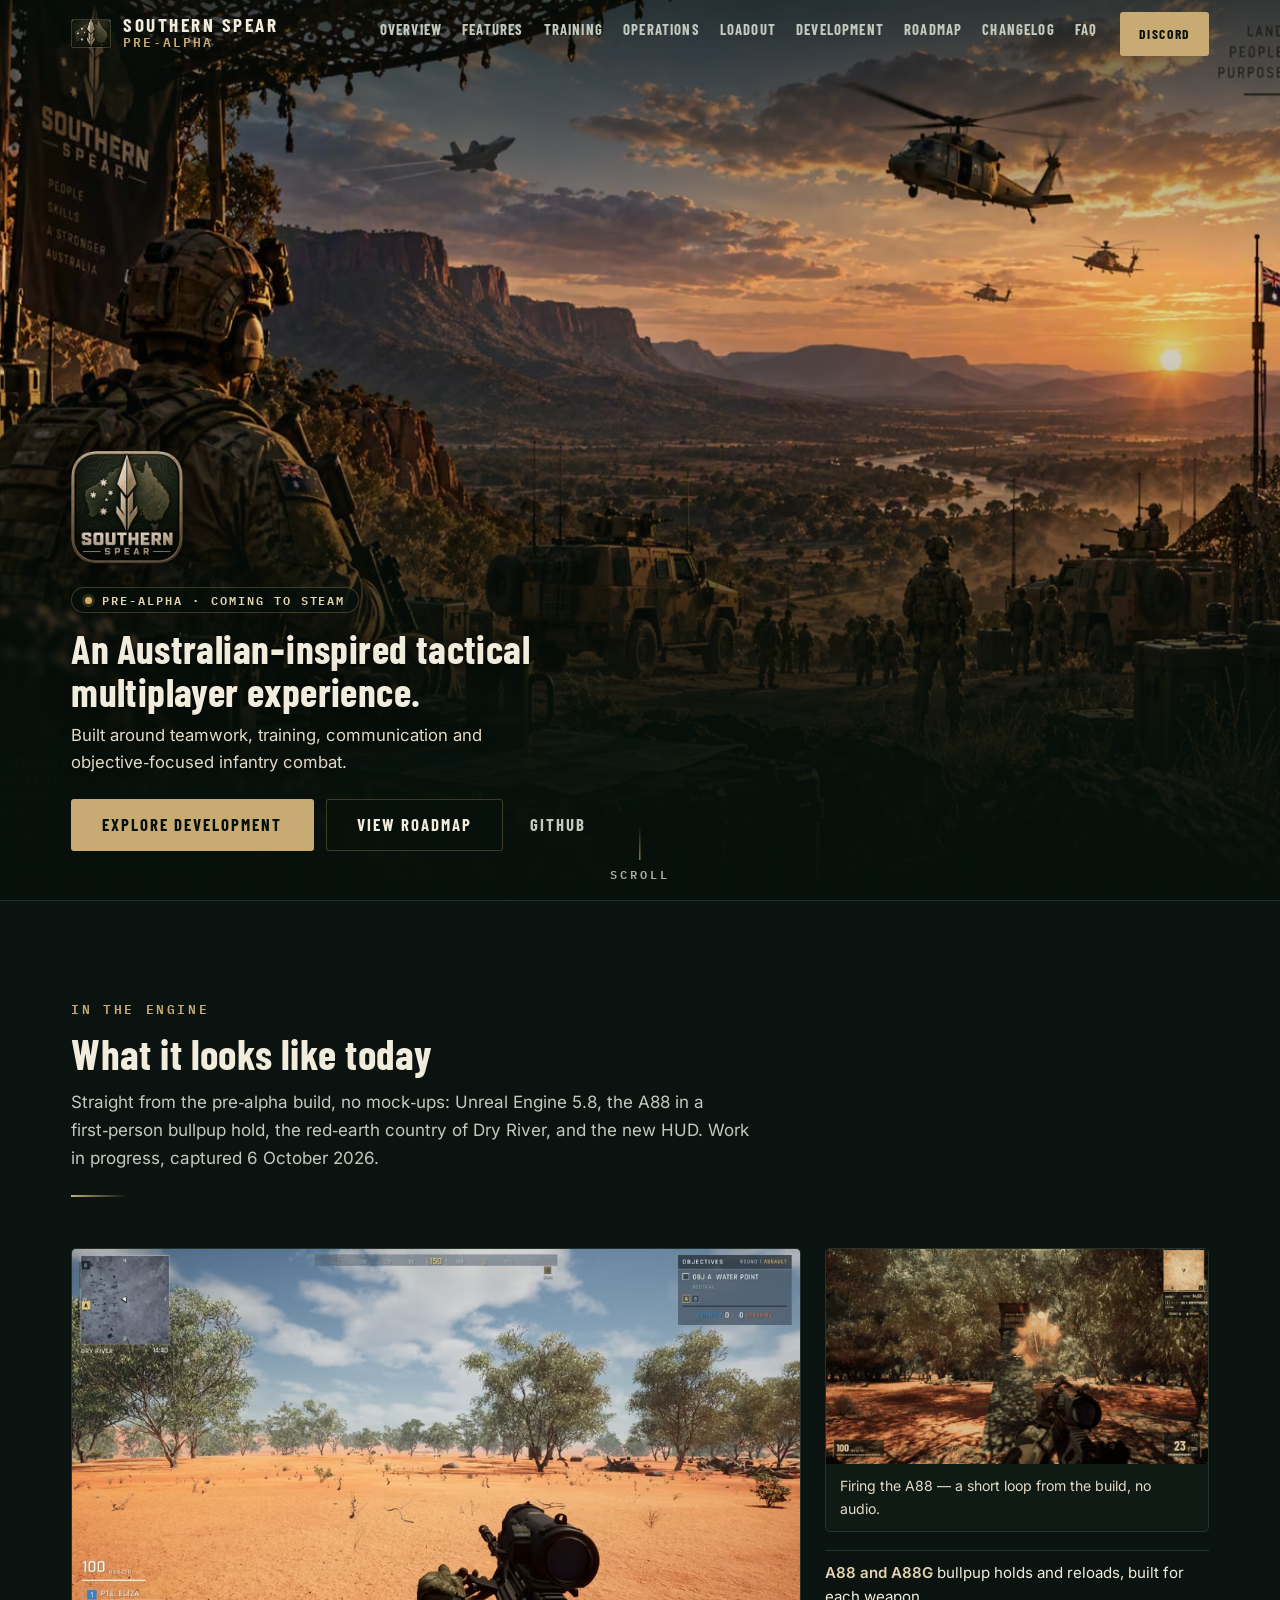
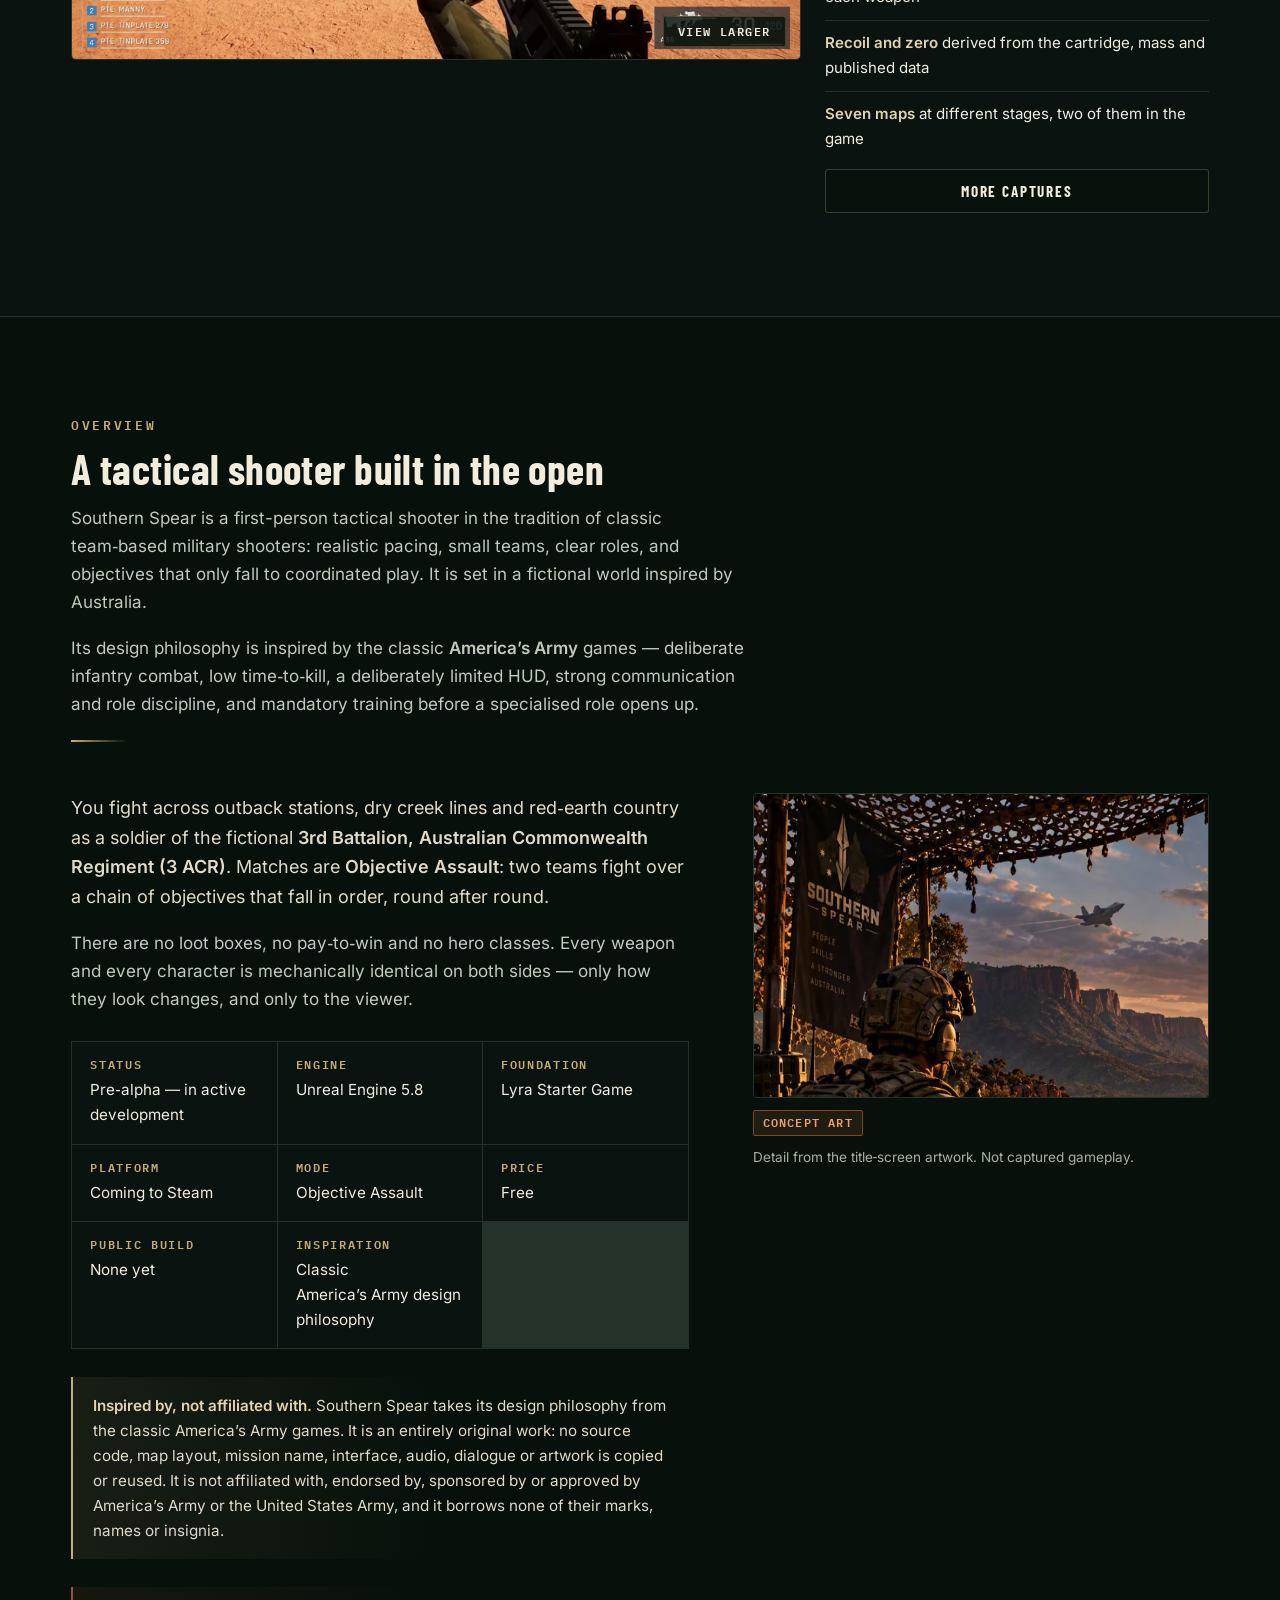
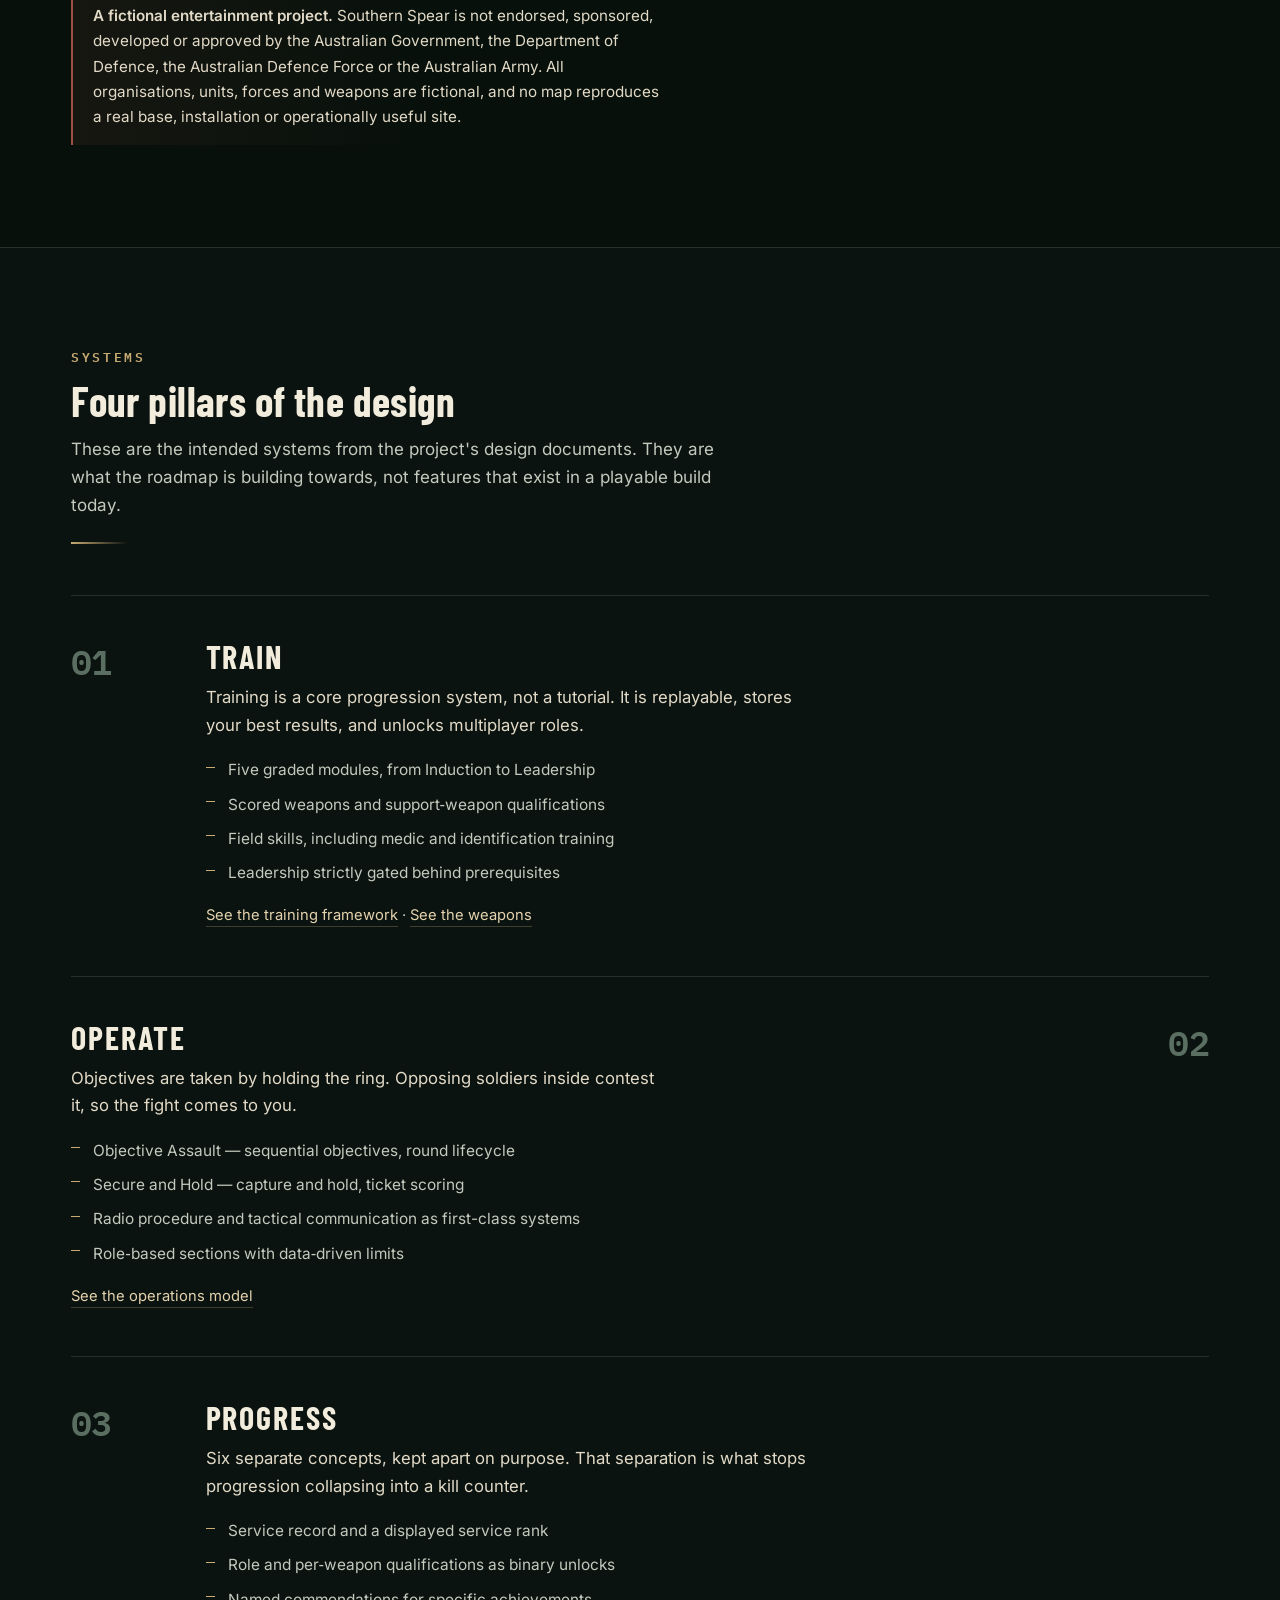
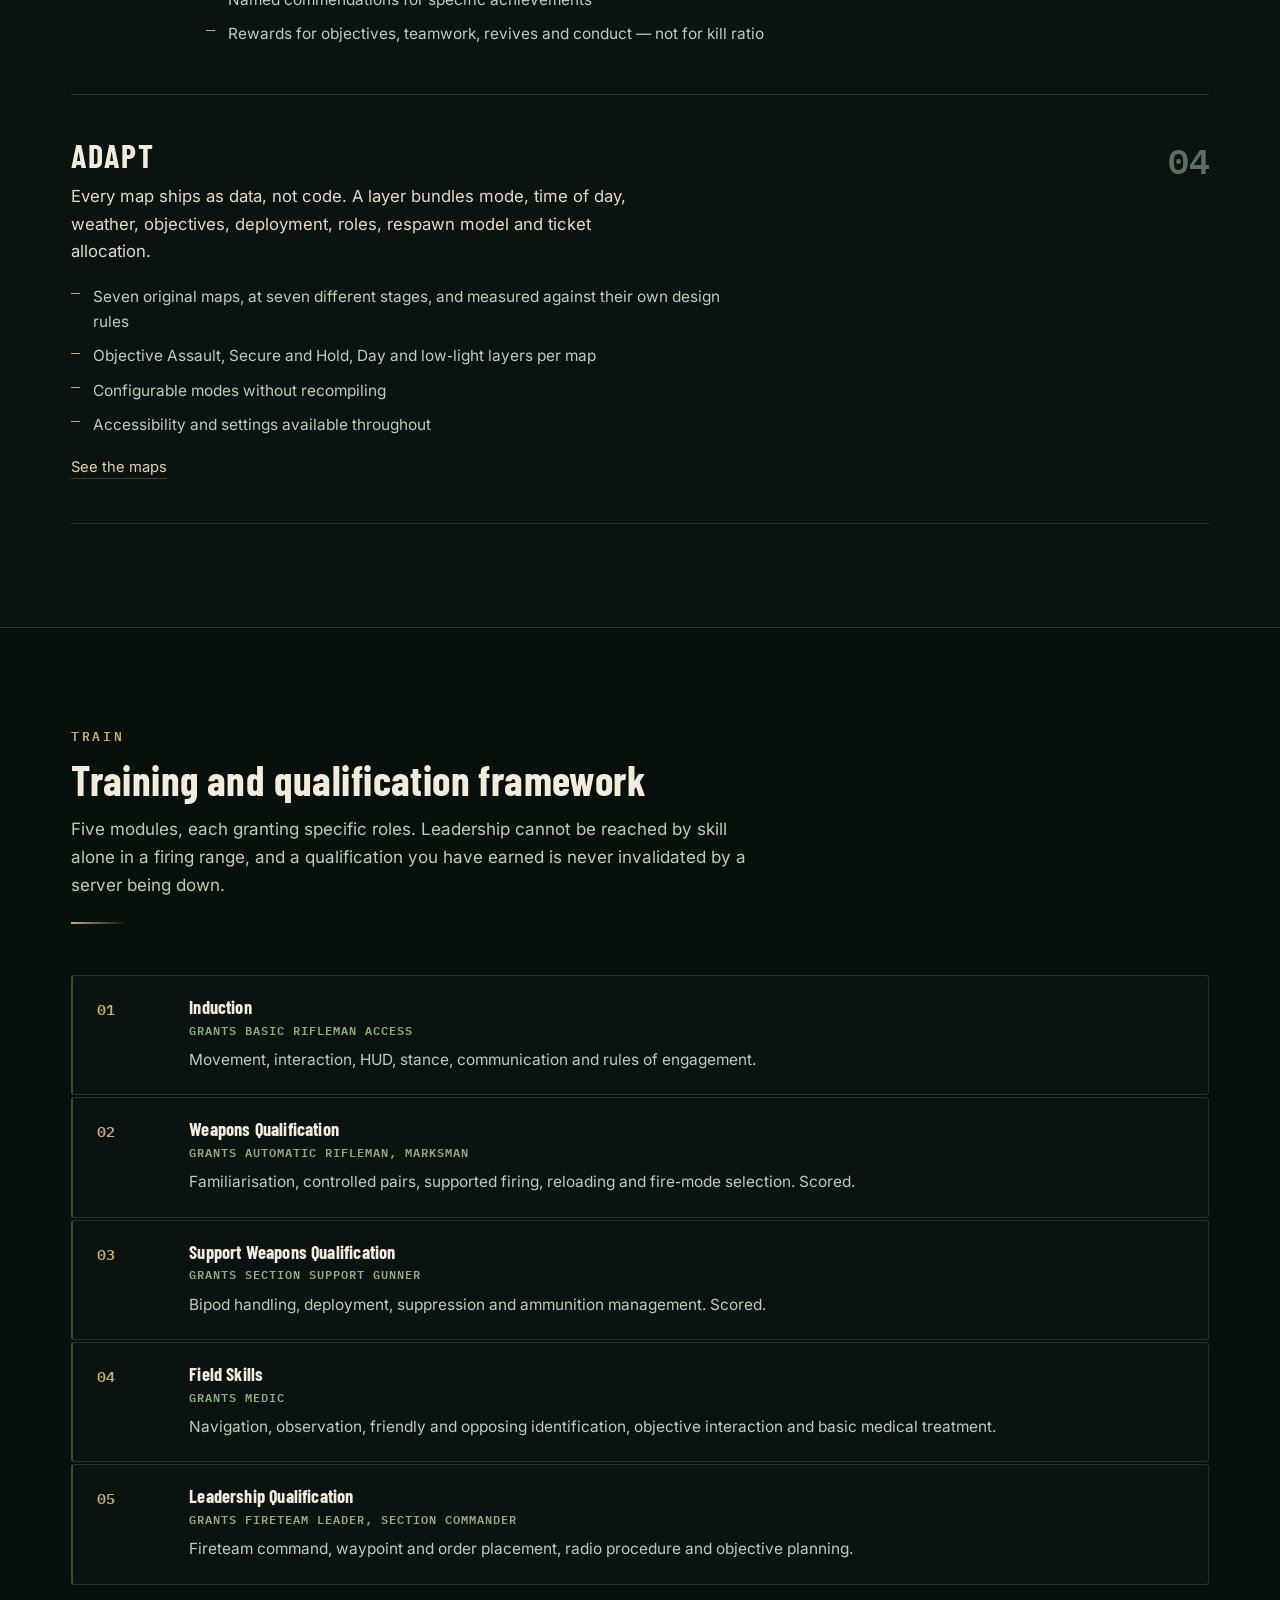
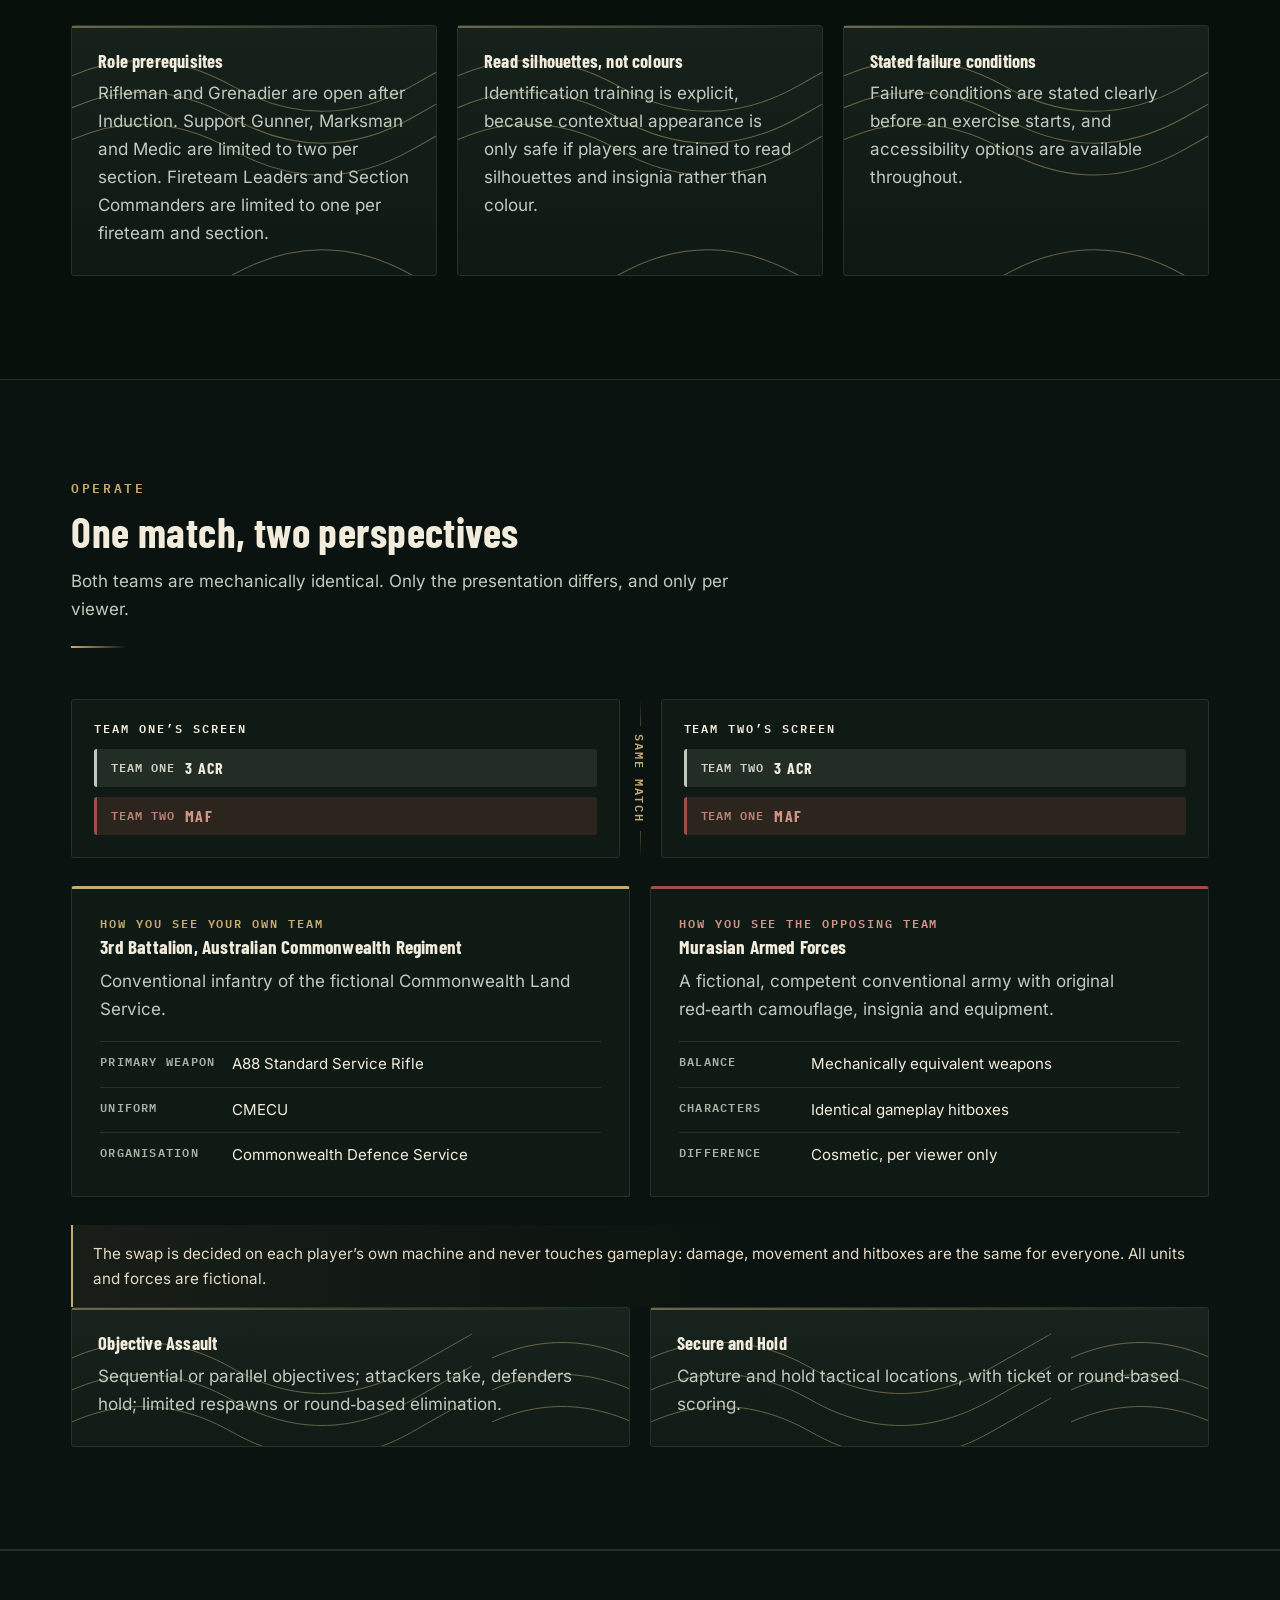
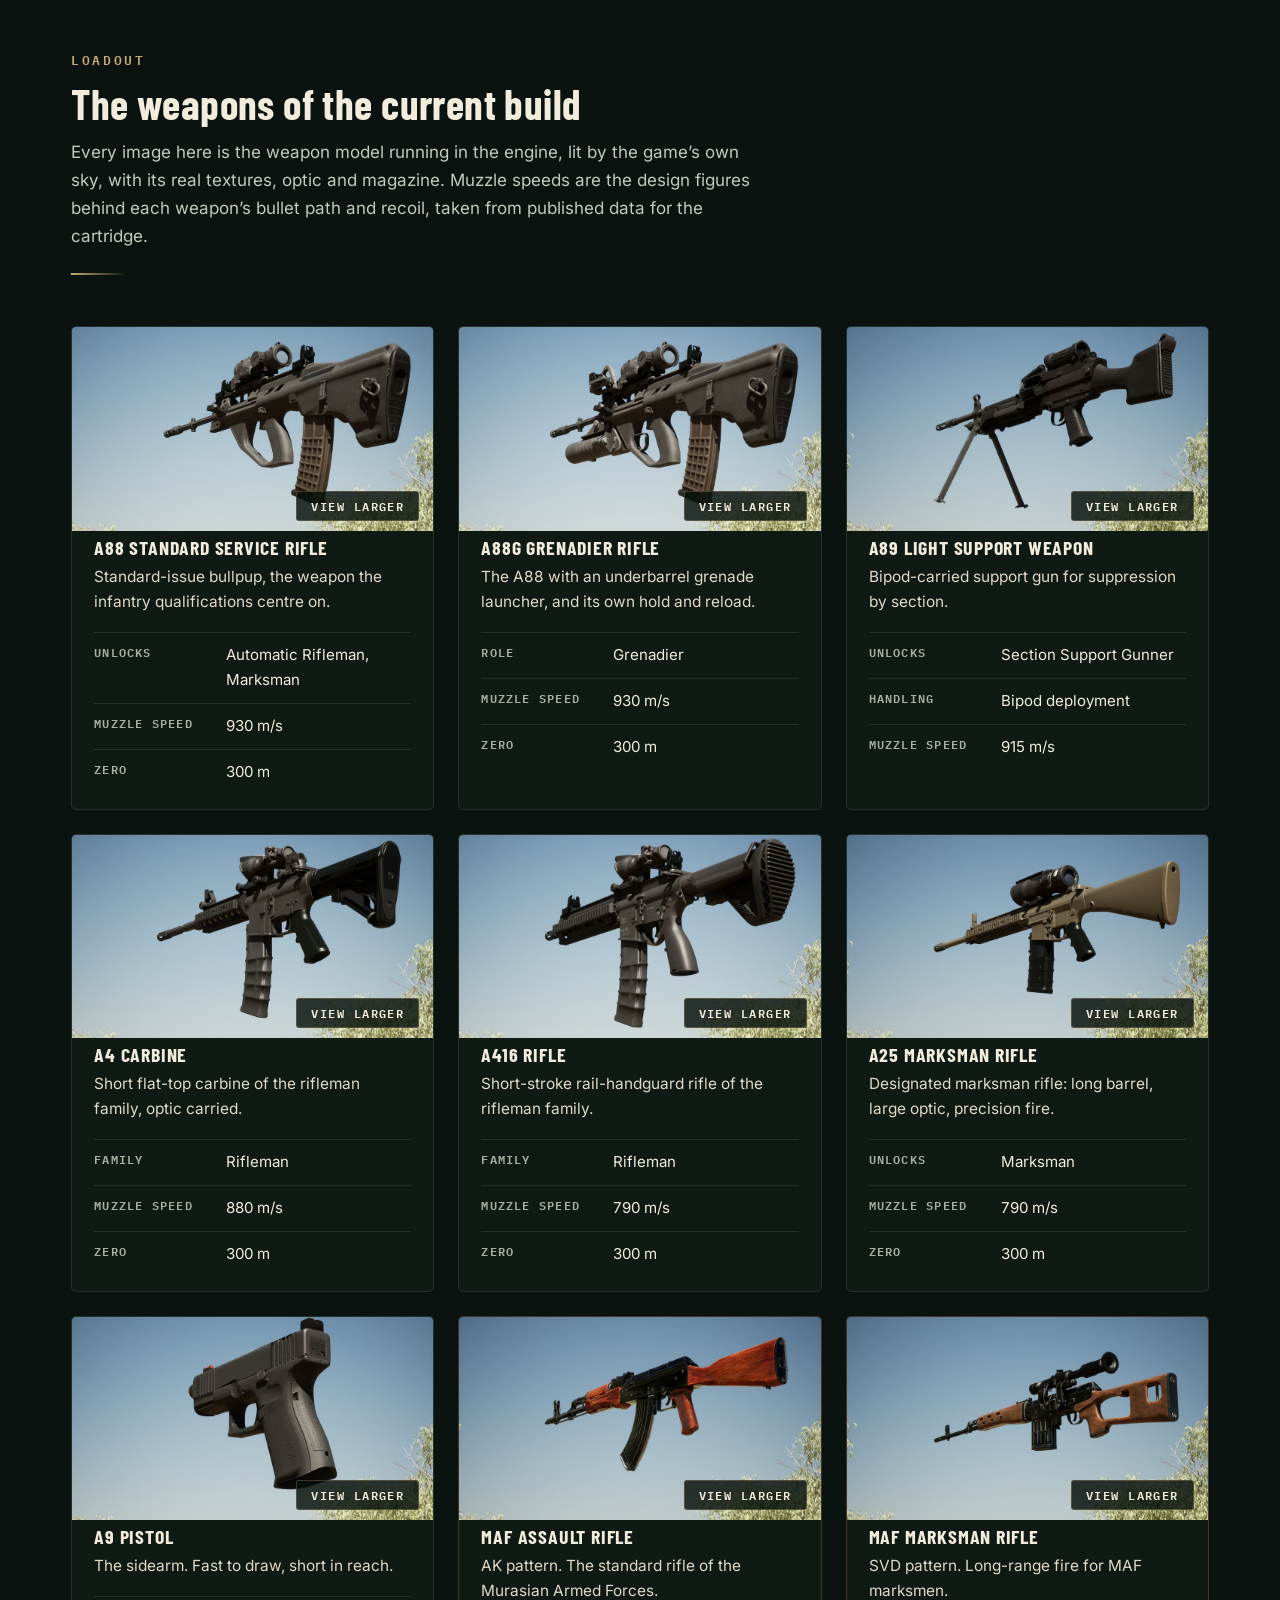
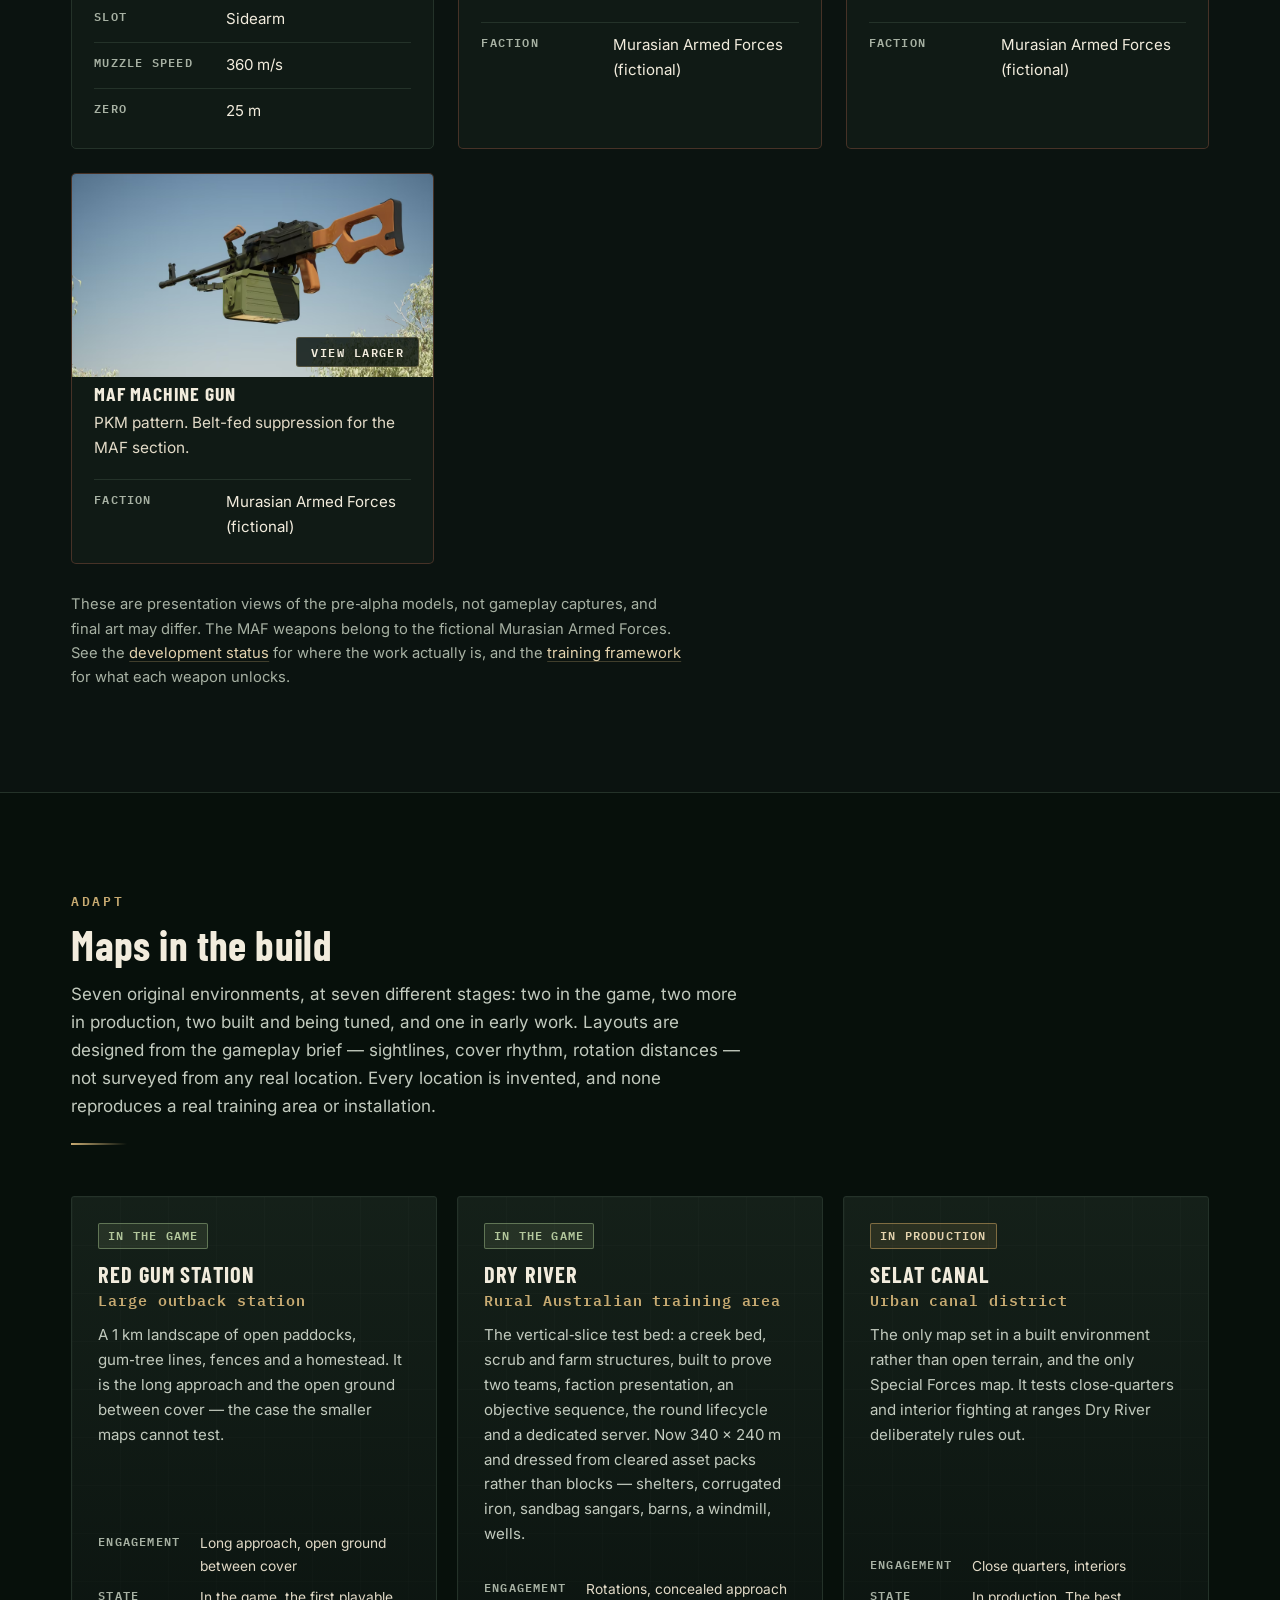
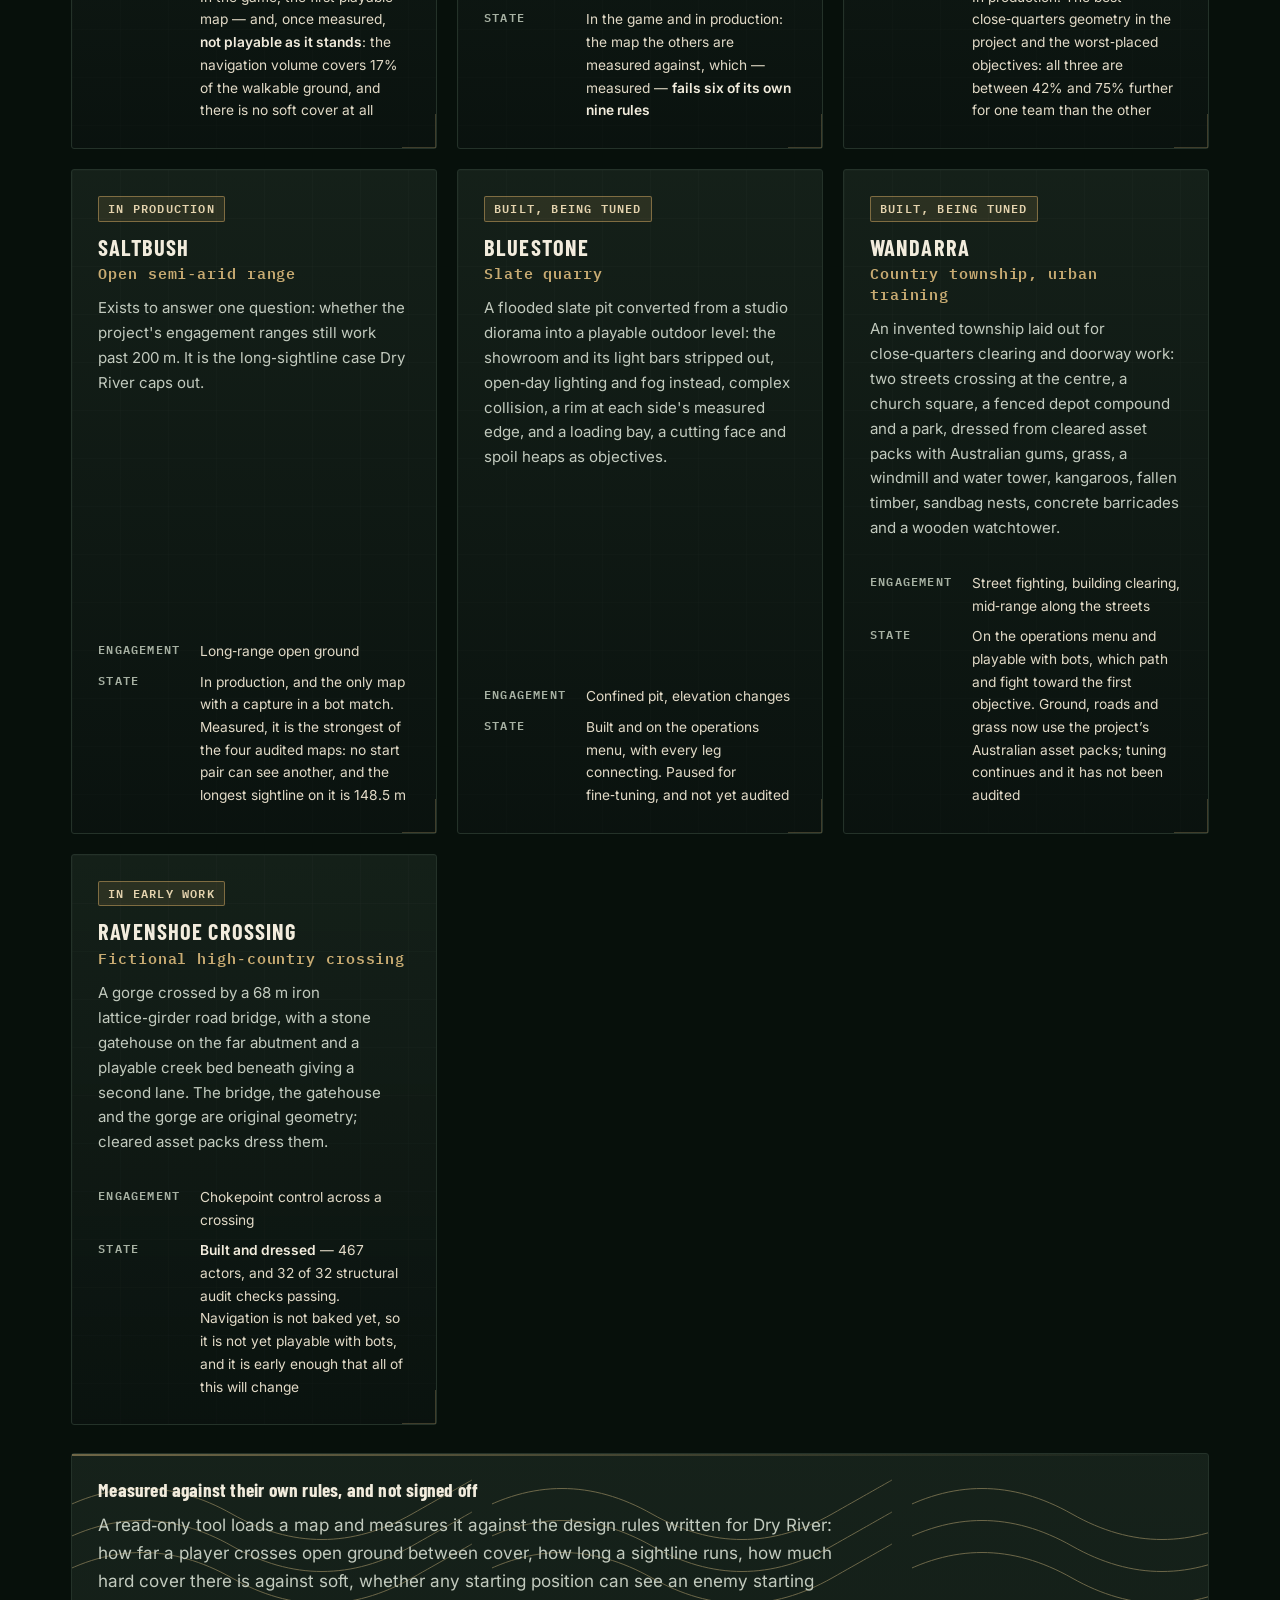
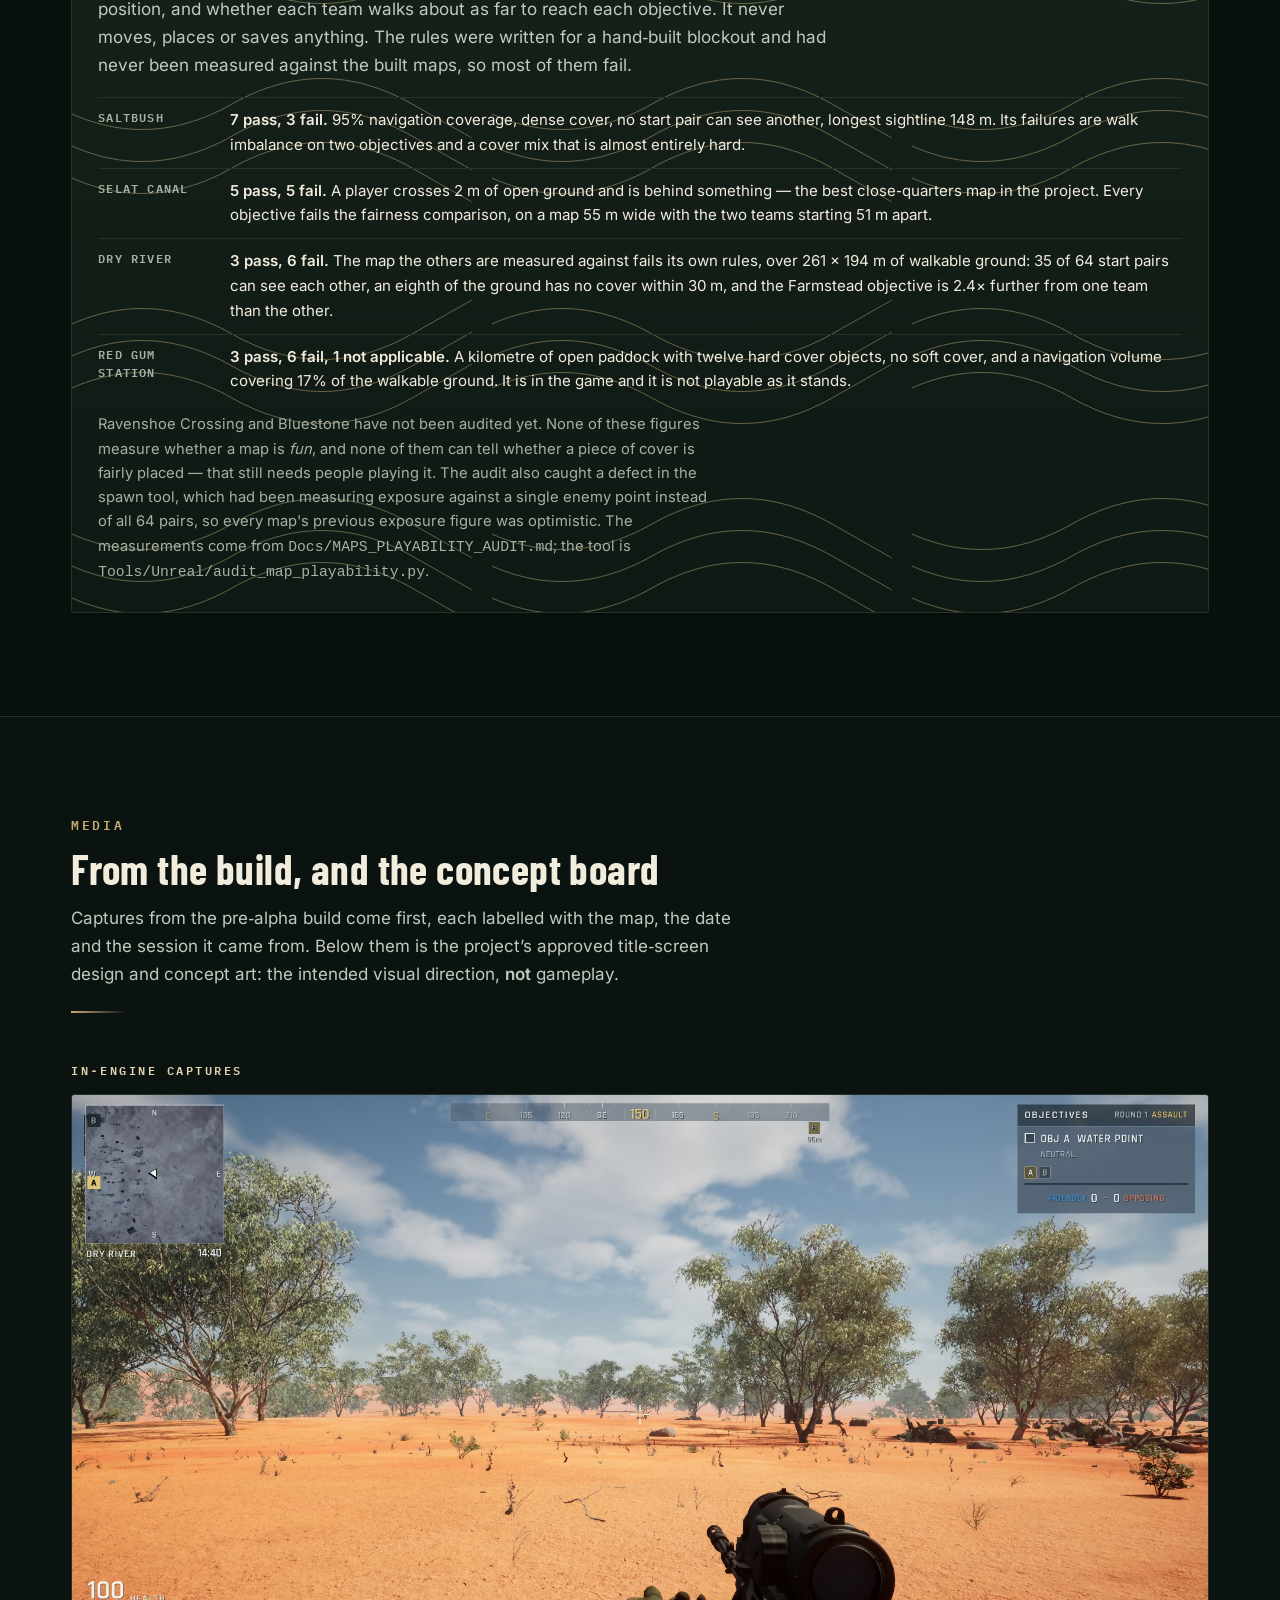
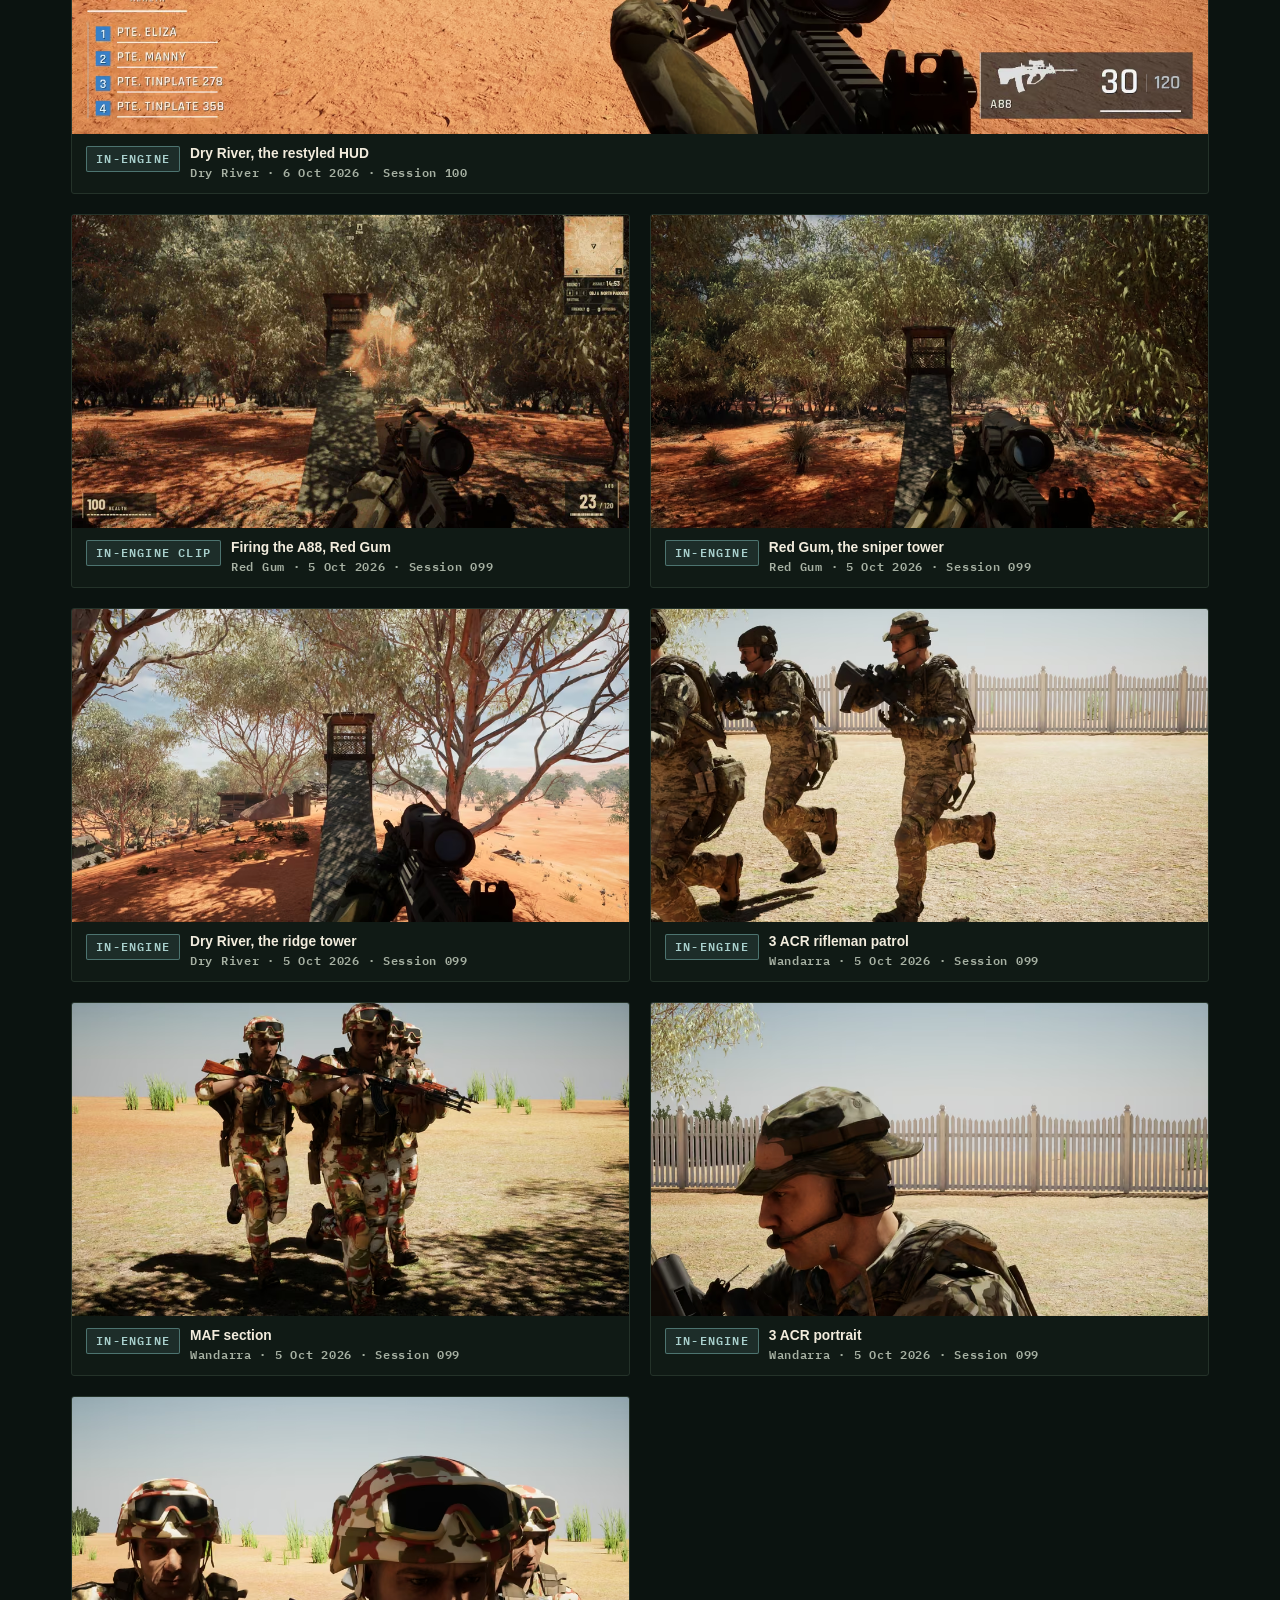
==== commit 8f9cbdbc: "Publish site from SouthernSpear 996a81ec" ====
--- a/index.html
+++ b/index.html
@@ -191,6 +191,48 @@
     </a>
   </section>
 
+  <!-- ======================== IN THE ENGINE ======================== -->
+  <section class="section section--band" id="in-engine" aria-labelledby="in-engine-title">
+    <div class="shell">
+      <header class="section__head">
+        <p class="eyebrow">In the engine</p>
+        <h2 id="in-engine-title" class="section__title">What it looks like today</h2>
+        <p class="section__lede">
+          Straight from the pre&#8209;alpha build, no mock&#8209;ups: Unreal Engine 5.8, the A88 in a first&#8209;person
+          bullpup hold, the red&#8209;earth country of Dry River, and the new HUD. Work in progress, captured
+          6&nbsp;October&nbsp;2026.
+        </p>
+      </header>
+      <div class="inengine">
+        <button class="inengine__main" type="button"
+                data-lightbox-src="assets/screenshots/shot-dryriver-hud-1920.jpg"
+                data-lightbox-alt="First-person view across the red earth of Dry River under gum trees, with a slate minimap, a compass, an objectives panel, health, a four-soldier squad roster and the A88 with a 30 round magazine on screen."
+                data-lightbox-caption="Dry River with the restyled HUD &mdash; in-engine capture, pre-alpha build, 6 Oct 2026.">
+          <picture>
+            <source type="image/avif" srcset="assets/screenshots/shot-dryriver-hud-960.avif 960w, assets/screenshots/shot-dryriver-hud-1920.avif 1920w" sizes="(max-width: 900px) 92vw, 760px">
+            <source type="image/webp" srcset="assets/screenshots/shot-dryriver-hud-960.webp 960w, assets/screenshots/shot-dryriver-hud-1920.webp 1920w" sizes="(max-width: 900px) 92vw, 760px">
+            <img src="assets/screenshots/shot-dryriver-hud-1920.jpg" width="1920" height="1080" loading="lazy" decoding="async"
+                 alt="First-person view across the red earth of Dry River under gum trees, with the minimap, compass, objectives panel, health, squad roster and A88 ammunition on screen.">
+          </picture>
+          <span class="showcase__zoom" aria-hidden="true">View larger</span>
+        </button>
+        <div class="inengine__side">
+          <figure class="inengine__clip">
+            <img src="assets/screenshots/shot-gameplay-fire.webp" width="800" height="450" loading="lazy" decoding="async"
+                 alt="A short looping clip from first person: the A88 fires across a red-earth clearing, with muzzle flash and a tracer, and the ammunition count falling.">
+            <figcaption>Firing the A88 &mdash; a short loop from the build, no audio.</figcaption>
+          </figure>
+          <ul class="inengine__facts" role="list">
+            <li><strong>A88 and A88G</strong> bullpup holds and reloads, built for each weapon</li>
+            <li><strong>Recoil and zero</strong> derived from the cartridge, mass and published data</li>
+            <li><strong>Seven maps</strong> at different stages, two of them in the game</li>
+          </ul>
+          <a class="btn btn--outline" href="#media">More captures</a>
+        </div>
+      </div>
+    </div>
+  </section>
+
   <!-- ========================= OVERVIEW ========================= -->
   <section class="section" id="overview" aria-labelledby="overview-title">
     <div class="shell">
@@ -502,7 +544,7 @@
 
       <p class="callout">
         The swap is decided on each player&rsquo;s own machine and never touches gameplay: damage, movement
-        and hitboxes are the same for everyone. All units, forces and weapons are fictional.
+        and hitboxes are the same for everyone. All units and forces are fictional.
       </p>
 
       <div class="card-grid card-grid--2">
@@ -525,194 +567,198 @@
         <p class="eyebrow">Loadout</p>
         <h2 id="loadout-title" class="section__title">The weapons of the current build</h2>
         <p class="section__lede">
-          Studio renders of the models actually in the internal build right now. Several are derived
-          from the ADF&nbsp;Re&#8209;Cut pack and other sourced models under recorded producer
-          authorisations, and will be reshaped into original A&#8209;series designs before release &mdash;
-          so treat these as the current stand&#8209;ins, not final art. They are renders, not gameplay.
+          Every image here is the weapon model running in the engine, lit by the game&rsquo;s own sky, with
+          its real textures, optic and magazine. Muzzle speeds are the design figures behind each
+          weapon&rsquo;s bullet path and recoil, taken from published data for the cartridge.
         </p>
       </header>
 
       <ul class="loadout" role="list">
         <li class="weapon">
           <button class="weapon__frame" type="button"
-                  data-lightbox-src="assets/weapons/weapon-a88-1200.png"
-                  data-lightbox-alt="Studio render of the A88 Standard Service Rifle as it appears in the current internal build: a bullpup rifle with a scope, foregrip and magazine."
-                  data-lightbox-caption="A88 Standard Service Rifle &mdash; render of the current internal model. Not captured gameplay.">
+                  data-lightbox-src="assets/screenshots/shot-weapon-a88-1920.jpg"
+                  data-lightbox-alt="In-engine view of the A88: a bullpup rifle with a magnified optic, folding iron sights and a tan magazine, against a blue sky."
+                  data-lightbox-caption="A88 Standard Service Rifle &mdash; in-engine model view from the pre-alpha build. A presentation view, not gameplay.">
             <picture>
-              <source type="image/avif"
-                      srcset="assets/weapons/weapon-a88-720.avif 720w, assets/weapons/weapon-a88-1200.avif 1200w"
-                      sizes="(max-width: 700px) 92vw, 560px">
-              <source type="image/webp"
-                      srcset="assets/weapons/weapon-a88-720.webp 720w, assets/weapons/weapon-a88-1200.webp 1200w"
-                      sizes="(max-width: 700px) 92vw, 560px">
-              <img src="assets/weapons/weapon-a88-1200.png" width="1724" height="883"
-                   loading="lazy" decoding="async"
-                   alt="Render of the A88 Standard Service Rifle: a bullpup rifle with a scope, foregrip and magazine.">
+              <source type="image/avif" srcset="assets/screenshots/shot-weapon-a88-960.avif 960w, assets/screenshots/shot-weapon-a88-1920.avif 1920w" sizes="(max-width: 700px) 92vw, 560px">
+              <source type="image/webp" srcset="assets/screenshots/shot-weapon-a88-960.webp 960w, assets/screenshots/shot-weapon-a88-1920.webp 1920w" sizes="(max-width: 700px) 92vw, 560px">
+              <img src="assets/screenshots/shot-weapon-a88-960.jpg" width="1920" height="1080" loading="lazy" decoding="async" alt="In-engine view of the A88: a bullpup rifle with a magnified optic, folding iron sights and a tan magazine, against a blue sky.">
             </picture>
             <span class="showcase__zoom" aria-hidden="true">View larger</span>
           </button>
           <div class="weapon__body">
             <h3 class="weapon__name">A88 Standard Service Rifle</h3>
-            <p class="weapon__role">Standard issue bullpup. The weapon the infantry qualifications centre on.</p>
-            <dl class="kv">
-              <div><dt>Model</dt><dd>Current internal model, ADFRC&#8209;derived</dd></div>
-              <div><dt>Unlocks</dt><dd>Automatic Rifleman, Marksman</dd></div>
-              <div><dt>Audio</dt><dd>Fires with the project&rsquo;s AUG recordings</dd></div>
-            </dl>
-          </div>
-        </li>
-
+            <p class="weapon__role">Standard-issue bullpup, the weapon the infantry qualifications centre on.</p>
+            <dl class="kv"><div><dt>Unlocks</dt><dd>Automatic Rifleman, Marksman</dd></div><div><dt>Muzzle speed</dt><dd>930 m/s</dd></div><div><dt>Zero</dt><dd>300 m</dd></div></dl>
+          </div>
+        </li>
         <li class="weapon">
           <button class="weapon__frame" type="button"
-                  data-lightbox-src="assets/weapons/weapon-a89-1200.png"
-                  data-lightbox-alt="Studio render of the stand&#8209;in model currently standing in for the A89 light support weapon: the ADFRC F89, a light support gun with a carry handle, bipod and magazine."
-                  data-lightbox-caption="A89 light support weapon &mdash; render of the ADFRC F89 stand&#8209;in model. Not captured gameplay.">
+                  data-lightbox-src="assets/screenshots/shot-weapon-a88g-1920.jpg"
+                  data-lightbox-alt="In-engine view of the A88G: the A88 bullpup rifle with an underbarrel grenade launcher, optic and iron sights."
+                  data-lightbox-caption="A88G Grenadier Rifle &mdash; in-engine model view from the pre-alpha build. A presentation view, not gameplay.">
             <picture>
-              <source type="image/avif"
-                      srcset="assets/weapons/weapon-a89-720.avif 720w, assets/weapons/weapon-a89-1200.avif 1200w"
-                      sizes="(max-width: 700px) 92vw, 560px">
-              <source type="image/webp"
-                      srcset="assets/weapons/weapon-a89-720.webp 720w, assets/weapons/weapon-a89-1200.webp 1200w"
-                      sizes="(max-width: 700px) 92vw, 560px">
-              <img src="assets/weapons/weapon-a89-1200.png" width="1795" height="852"
-                   loading="lazy" decoding="async"
-                   alt="Render of the ADFRC F89 stand&#8209;in for the A89 light support weapon: a light support gun with a carry handle, bipod and magazine.">
+              <source type="image/avif" srcset="assets/screenshots/shot-weapon-a88g-960.avif 960w, assets/screenshots/shot-weapon-a88g-1920.avif 1920w" sizes="(max-width: 700px) 92vw, 560px">
+              <source type="image/webp" srcset="assets/screenshots/shot-weapon-a88g-960.webp 960w, assets/screenshots/shot-weapon-a88g-1920.webp 1920w" sizes="(max-width: 700px) 92vw, 560px">
+              <img src="assets/screenshots/shot-weapon-a88g-960.jpg" width="1920" height="1080" loading="lazy" decoding="async" alt="In-engine view of the A88G: the A88 bullpup rifle with an underbarrel grenade launcher, optic and iron sights.">
+            </picture>
+            <span class="showcase__zoom" aria-hidden="true">View larger</span>
+          </button>
+          <div class="weapon__body">
+            <h3 class="weapon__name">A88G Grenadier Rifle</h3>
+            <p class="weapon__role">The A88 with an underbarrel grenade launcher, and its own hold and reload.</p>
+            <dl class="kv"><div><dt>Role</dt><dd>Grenadier</dd></div><div><dt>Muzzle speed</dt><dd>930 m/s</dd></div><div><dt>Zero</dt><dd>300 m</dd></div></dl>
+          </div>
+        </li>
+        <li class="weapon">
+          <button class="weapon__frame" type="button"
+                  data-lightbox-src="assets/screenshots/shot-weapon-a89-1920.jpg"
+                  data-lightbox-alt="In-engine view of the A89: a light support weapon with a carry handle, bipod and belt box."
+                  data-lightbox-caption="A89 Light Support Weapon &mdash; in-engine model view from the pre-alpha build. A presentation view, not gameplay.">
+            <picture>
+              <source type="image/avif" srcset="assets/screenshots/shot-weapon-a89-960.avif 960w, assets/screenshots/shot-weapon-a89-1920.avif 1920w" sizes="(max-width: 700px) 92vw, 560px">
+              <source type="image/webp" srcset="assets/screenshots/shot-weapon-a89-960.webp 960w, assets/screenshots/shot-weapon-a89-1920.webp 1920w" sizes="(max-width: 700px) 92vw, 560px">
+              <img src="assets/screenshots/shot-weapon-a89-960.jpg" width="1920" height="1080" loading="lazy" decoding="async" alt="In-engine view of the A89: a light support weapon with a carry handle, bipod and belt box.">
             </picture>
             <span class="showcase__zoom" aria-hidden="true">View larger</span>
           </button>
           <div class="weapon__body">
             <h3 class="weapon__name">A89 Light Support Weapon</h3>
-            <p class="weapon__role">Bipod&#8209;carried support gun for suppression by section.</p>
-            <dl class="kv">
-              <div><dt>Model</dt><dd>ADFRC F89 stand&#8209;in, current in&#8209;build</dd></div>
-              <div><dt>Unlocks</dt><dd>Section Support Gunner</dd></div>
-              <div><dt>Handling</dt><dd>Bipod deployment</dd></div>
-            </dl>
-          </div>
-        </li>
-
+            <p class="weapon__role">Bipod-carried support gun for suppression by section.</p>
+            <dl class="kv"><div><dt>Unlocks</dt><dd>Section Support Gunner</dd></div><div><dt>Handling</dt><dd>Bipod deployment</dd></div><div><dt>Muzzle speed</dt><dd>915 m/s</dd></div></dl>
+          </div>
+        </li>
         <li class="weapon">
           <button class="weapon__frame" type="button"
-                  data-lightbox-src="assets/weapons/weapon-a4-1200.png"
-                  data-lightbox-alt="Studio render of the A4 service rifle as it appears in the current internal build: a carbine with an optic and iron sights."
-                  data-lightbox-caption="A4 service rifle &mdash; render of the current internal model. Not captured gameplay.">
+                  data-lightbox-src="assets/screenshots/shot-weapon-a4-1920.jpg"
+                  data-lightbox-alt="In-engine view of the A4: a black carbine with a rail handguard, combat optic and a 30-round magazine."
+                  data-lightbox-caption="A4 Carbine &mdash; in-engine model view from the pre-alpha build. A presentation view, not gameplay.">
             <picture>
-              <source type="image/avif"
-                      srcset="assets/weapons/weapon-a4-720.avif 720w, assets/weapons/weapon-a4-1200.avif 1200w"
-                      sizes="(max-width: 700px) 92vw, 560px">
-              <source type="image/webp"
-                      srcset="assets/weapons/weapon-a4-720.webp 720w, assets/weapons/weapon-a4-1200.webp 1200w"
-                      sizes="(max-width: 700px) 92vw, 560px">
-              <img src="assets/weapons/weapon-a4-1200.png" width="1713" height="749"
-                   loading="lazy" decoding="async"
-                   alt="Render of the A4 service rifle: a carbine with an optic and iron sights.">
+              <source type="image/avif" srcset="assets/screenshots/shot-weapon-a4-960.avif 960w, assets/screenshots/shot-weapon-a4-1920.avif 1920w" sizes="(max-width: 700px) 92vw, 560px">
+              <source type="image/webp" srcset="assets/screenshots/shot-weapon-a4-960.webp 960w, assets/screenshots/shot-weapon-a4-1920.webp 1920w" sizes="(max-width: 700px) 92vw, 560px">
+              <img src="assets/screenshots/shot-weapon-a4-960.jpg" width="1920" height="1080" loading="lazy" decoding="async" alt="In-engine view of the A4: a black carbine with a rail handguard, combat optic and a 30-round magazine.">
             </picture>
             <span class="showcase__zoom" aria-hidden="true">View larger</span>
           </button>
           <div class="weapon__body">
-            <h3 class="weapon__name">A4 Service Rifle</h3>
-            <p class="weapon__role">Flat&#8209;top rifle of the rifleman family, optic carried.</p>
-            <dl class="kv">
-              <div><dt>Model</dt><dd>Current internal model, ADFRC&#8209;derived</dd></div>
-              <div><dt>Family</dt><dd>Rifleman</dd></div>
-              <div><dt>Status</dt><dd>In the current internal build</dd></div>
-            </dl>
-          </div>
-        </li>
-
+            <h3 class="weapon__name">A4 Carbine</h3>
+            <p class="weapon__role">Short flat-top carbine of the rifleman family, optic carried.</p>
+            <dl class="kv"><div><dt>Family</dt><dd>Rifleman</dd></div><div><dt>Muzzle speed</dt><dd>880 m/s</dd></div><div><dt>Zero</dt><dd>300 m</dd></div></dl>
+          </div>
+        </li>
         <li class="weapon">
           <button class="weapon__frame" type="button"
-                  data-lightbox-src="assets/weapons/weapon-a416-1200.png"
-                  data-lightbox-alt="Studio render of the A416 as it appears in the current internal build: a short-stroke rifle with a rail handguard and optic."
-                  data-lightbox-caption="A416 &mdash; render of the current internal model. Not captured gameplay.">
+                  data-lightbox-src="assets/screenshots/shot-weapon-a416-1920.jpg"
+                  data-lightbox-alt="In-engine view of the A416: a rifle with a rail handguard, optic and a 30-round magazine."
+                  data-lightbox-caption="A416 Rifle &mdash; in-engine model view from the pre-alpha build. A presentation view, not gameplay.">
             <picture>
-              <source type="image/avif"
-                      srcset="assets/weapons/weapon-a416-720.avif 720w, assets/weapons/weapon-a416-1200.avif 1200w"
-                      sizes="(max-width: 700px) 92vw, 560px">
-              <source type="image/webp"
-                      srcset="assets/weapons/weapon-a416-720.webp 720w, assets/weapons/weapon-a416-1200.webp 1200w"
-                      sizes="(max-width: 700px) 92vw, 560px">
-              <img src="assets/weapons/weapon-a416-1200.png" width="1697" height="800"
-                   loading="lazy" decoding="async"
-                   alt="Render of the A416: a short rifle with a rail handguard and optic.">
+              <source type="image/avif" srcset="assets/screenshots/shot-weapon-a416-960.avif 960w, assets/screenshots/shot-weapon-a416-1920.avif 1920w" sizes="(max-width: 700px) 92vw, 560px">
+              <source type="image/webp" srcset="assets/screenshots/shot-weapon-a416-960.webp 960w, assets/screenshots/shot-weapon-a416-1920.webp 1920w" sizes="(max-width: 700px) 92vw, 560px">
+              <img src="assets/screenshots/shot-weapon-a416-960.jpg" width="1920" height="1080" loading="lazy" decoding="async" alt="In-engine view of the A416: a rifle with a rail handguard, optic and a 30-round magazine.">
             </picture>
             <span class="showcase__zoom" aria-hidden="true">View larger</span>
           </button>
           <div class="weapon__body">
-            <h3 class="weapon__name">A416</h3>
-            <p class="weapon__role">Short rail&#8209;handguard rifle of the rifleman family.</p>
-            <dl class="kv">
-              <div><dt>Model</dt><dd>Current internal model, ADFRC&#8209;derived</dd></div>
-              <div><dt>Family</dt><dd>Rifleman</dd></div>
-              <div><dt>Status</dt><dd>In the current internal build</dd></div>
-            </dl>
-          </div>
-        </li>
-
+            <h3 class="weapon__name">A416 Rifle</h3>
+            <p class="weapon__role">Short-stroke rail-handguard rifle of the rifleman family.</p>
+            <dl class="kv"><div><dt>Family</dt><dd>Rifleman</dd></div><div><dt>Muzzle speed</dt><dd>790 m/s</dd></div><div><dt>Zero</dt><dd>300 m</dd></div></dl>
+          </div>
+        </li>
         <li class="weapon">
           <button class="weapon__frame" type="button"
-                  data-lightbox-src="assets/weapons/weapon-a25-1200.png"
-                  data-lightbox-alt="Studio render of the A25 marksman rifle as it appears in the current internal build: a long flat-dark-earth marksman rifle with a large optic."
-                  data-lightbox-caption="A25 marksman rifle &mdash; render of the current internal model. Not captured gameplay.">
+                  data-lightbox-src="assets/screenshots/shot-weapon-a25-1920.jpg"
+                  data-lightbox-alt="In-engine view of the A25: a long flat-dark-earth marksman rifle with a large optic and a black magazine."
+                  data-lightbox-caption="A25 Marksman Rifle &mdash; in-engine model view from the pre-alpha build. A presentation view, not gameplay.">
             <picture>
-              <source type="image/avif"
-                      srcset="assets/weapons/weapon-a25-720.avif 720w, assets/weapons/weapon-a25-1200.avif 1200w"
-                      sizes="(max-width: 700px) 92vw, 560px">
-              <source type="image/webp"
-                      srcset="assets/weapons/weapon-a25-720.webp 720w, assets/weapons/weapon-a25-1200.webp 1200w"
-                      sizes="(max-width: 700px) 92vw, 560px">
-              <img src="assets/weapons/weapon-a25-1200.png" width="1800" height="686"
-                   loading="lazy" decoding="async"
-                   alt="Render of the A25 marksman rifle: a long flat-dark-earth marksman rifle with a large optic.">
+              <source type="image/avif" srcset="assets/screenshots/shot-weapon-a25-960.avif 960w, assets/screenshots/shot-weapon-a25-1920.avif 1920w" sizes="(max-width: 700px) 92vw, 560px">
+              <source type="image/webp" srcset="assets/screenshots/shot-weapon-a25-960.webp 960w, assets/screenshots/shot-weapon-a25-1920.webp 1920w" sizes="(max-width: 700px) 92vw, 560px">
+              <img src="assets/screenshots/shot-weapon-a25-960.jpg" width="1920" height="1080" loading="lazy" decoding="async" alt="In-engine view of the A25: a long flat-dark-earth marksman rifle with a large optic and a black magazine.">
             </picture>
             <span class="showcase__zoom" aria-hidden="true">View larger</span>
           </button>
           <div class="weapon__body">
             <h3 class="weapon__name">A25 Marksman Rifle</h3>
-            <p class="weapon__role">Long&#8209;range precision rifle, optic and precision fire.</p>
-            <dl class="kv">
-              <div><dt>Model</dt><dd>Current internal model, ADFRC&#8209;derived</dd></div>
-              <div><dt>Unlocks</dt><dd>Marksman</dd></div>
-              <div><dt>Status</dt><dd>In the current internal build</dd></div>
-            </dl>
-          </div>
-        </li>
-
-        <li class="weapon weapon--reference">
+            <p class="weapon__role">Designated marksman rifle: long barrel, large optic, precision fire.</p>
+            <dl class="kv"><div><dt>Unlocks</dt><dd>Marksman</dd></div><div><dt>Muzzle speed</dt><dd>790 m/s</dd></div><div><dt>Zero</dt><dd>300 m</dd></div></dl>
+          </div>
+        </li>
+        <li class="weapon">
           <button class="weapon__frame" type="button"
-                  data-lightbox-src="assets/weapons/weapon-akm-1200.png"
-                  data-lightbox-alt="Studio render of a weathered AKM-pattern rifle, published as a reference image only. This rifle does not appear in Southern Spear."
-                  data-lightbox-caption="AKM reference render &mdash; shown for art-direction reference only. Not a Southern Spear weapon.">
+                  data-lightbox-src="assets/screenshots/shot-weapon-a9-1920.jpg"
+                  data-lightbox-alt="In-engine view of the A9: a semi-automatic pistol."
+                  data-lightbox-caption="A9 Pistol &mdash; in-engine model view from the pre-alpha build. A presentation view, not gameplay.">
             <picture>
-              <source type="image/avif"
-                      srcset="assets/weapons/weapon-akm-720.avif 720w, assets/weapons/weapon-akm-1200.avif 1200w"
-                      sizes="(max-width: 700px) 92vw, 560px">
-              <source type="image/webp"
-                      srcset="assets/weapons/weapon-akm-720.webp 720w, assets/weapons/weapon-akm-1200.webp 1200w"
-                      sizes="(max-width: 700px) 92vw, 560px">
-              <img src="assets/weapons/weapon-akm-1200.png" width="1421" height="912"
-                   loading="lazy" decoding="async"
-                   alt="Render of a weathered AKM-pattern rifle, published as a reference image only.">
+              <source type="image/avif" srcset="assets/screenshots/shot-weapon-a9-960.avif 960w, assets/screenshots/shot-weapon-a9-1920.avif 1920w" sizes="(max-width: 700px) 92vw, 560px">
+              <source type="image/webp" srcset="assets/screenshots/shot-weapon-a9-960.webp 960w, assets/screenshots/shot-weapon-a9-1920.webp 1920w" sizes="(max-width: 700px) 92vw, 560px">
+              <img src="assets/screenshots/shot-weapon-a9-960.jpg" width="1920" height="1080" loading="lazy" decoding="async" alt="In-engine view of the A9: a semi-automatic pistol.">
             </picture>
             <span class="showcase__zoom" aria-hidden="true">View larger</span>
           </button>
           <div class="weapon__body">
-            <h3 class="weapon__name">AKM <span class="badge badge--wip">Reference render</span></h3>
-            <p class="weapon__role">A sourced reference model shown for art&#8209;direction context.</p>
-            <dl class="kv">
-              <div><dt>In the game?</dt><dd><strong>No.</strong> Southern Spear carries no real&#8209;rifle designs; this is not a game weapon</dd></div>
-              <div><dt>Purpose</dt><dd>Reference for weathering and material direction</dd></div>
-            </dl>
+            <h3 class="weapon__name">A9 Pistol</h3>
+            <p class="weapon__role">The sidearm. Fast to draw, short in reach.</p>
+            <dl class="kv"><div><dt>Slot</dt><dd>Sidearm</dd></div><div><dt>Muzzle speed</dt><dd>360 m/s</dd></div><div><dt>Zero</dt><dd>25 m</dd></div></dl>
+          </div>
+        </li>
+        <li class="weapon weapon--maf">
+          <button class="weapon__frame" type="button"
+                  data-lightbox-src="assets/screenshots/shot-weapon-maf-r1-1920.jpg"
+                  data-lightbox-alt="In-engine view of the MAF assault rifle: a Murasian Armed Forces AK-pattern rifle."
+                  data-lightbox-caption="MAF assault rifle &mdash; in-engine model view from the pre-alpha build. A presentation view, not gameplay.">
+            <picture>
+              <source type="image/avif" srcset="assets/screenshots/shot-weapon-maf-r1-960.avif 960w, assets/screenshots/shot-weapon-maf-r1-1920.avif 1920w" sizes="(max-width: 700px) 92vw, 560px">
+              <source type="image/webp" srcset="assets/screenshots/shot-weapon-maf-r1-960.webp 960w, assets/screenshots/shot-weapon-maf-r1-1920.webp 1920w" sizes="(max-width: 700px) 92vw, 560px">
+              <img src="assets/screenshots/shot-weapon-maf-r1-960.jpg" width="1920" height="1080" loading="lazy" decoding="async" alt="In-engine view of the MAF assault rifle: a Murasian Armed Forces AK-pattern rifle.">
+            </picture>
+            <span class="showcase__zoom" aria-hidden="true">View larger</span>
+          </button>
+          <div class="weapon__body">
+            <h3 class="weapon__name">MAF assault rifle</h3>
+            <p class="weapon__role">AK pattern. The standard rifle of the Murasian Armed Forces.</p>
+            <dl class="kv"><div><dt>Faction</dt><dd>Murasian Armed Forces (fictional)</dd></div></dl>
+          </div>
+        </li>
+        <li class="weapon weapon--maf">
+          <button class="weapon__frame" type="button"
+                  data-lightbox-src="assets/screenshots/shot-weapon-maf-svd-1920.jpg"
+                  data-lightbox-alt="In-engine view of the MAF marksman rifle: a Murasian Armed Forces SVD-pattern marksman rifle."
+                  data-lightbox-caption="MAF marksman rifle &mdash; in-engine model view from the pre-alpha build. A presentation view, not gameplay.">
+            <picture>
+              <source type="image/avif" srcset="assets/screenshots/shot-weapon-maf-svd-960.avif 960w, assets/screenshots/shot-weapon-maf-svd-1920.avif 1920w" sizes="(max-width: 700px) 92vw, 560px">
+              <source type="image/webp" srcset="assets/screenshots/shot-weapon-maf-svd-960.webp 960w, assets/screenshots/shot-weapon-maf-svd-1920.webp 1920w" sizes="(max-width: 700px) 92vw, 560px">
+              <img src="assets/screenshots/shot-weapon-maf-svd-960.jpg" width="1920" height="1080" loading="lazy" decoding="async" alt="In-engine view of the MAF marksman rifle: a Murasian Armed Forces SVD-pattern marksman rifle.">
+            </picture>
+            <span class="showcase__zoom" aria-hidden="true">View larger</span>
+          </button>
+          <div class="weapon__body">
+            <h3 class="weapon__name">MAF marksman rifle</h3>
+            <p class="weapon__role">SVD pattern. Long-range fire for MAF marksmen.</p>
+            <dl class="kv"><div><dt>Faction</dt><dd>Murasian Armed Forces (fictional)</dd></div></dl>
+          </div>
+        </li>
+        <li class="weapon weapon--maf">
+          <button class="weapon__frame" type="button"
+                  data-lightbox-src="assets/screenshots/shot-weapon-maf-pkm-1920.jpg"
+                  data-lightbox-alt="In-engine view of the MAF machine gun: a Murasian Armed Forces PKM-pattern machine gun."
+                  data-lightbox-caption="MAF machine gun &mdash; in-engine model view from the pre-alpha build. A presentation view, not gameplay.">
+            <picture>
+              <source type="image/avif" srcset="assets/screenshots/shot-weapon-maf-pkm-960.avif 960w, assets/screenshots/shot-weapon-maf-pkm-1920.avif 1920w" sizes="(max-width: 700px) 92vw, 560px">
+              <source type="image/webp" srcset="assets/screenshots/shot-weapon-maf-pkm-960.webp 960w, assets/screenshots/shot-weapon-maf-pkm-1920.webp 1920w" sizes="(max-width: 700px) 92vw, 560px">
+              <img src="assets/screenshots/shot-weapon-maf-pkm-960.jpg" width="1920" height="1080" loading="lazy" decoding="async" alt="In-engine view of the MAF machine gun: a Murasian Armed Forces PKM-pattern machine gun.">
+            </picture>
+            <span class="showcase__zoom" aria-hidden="true">View larger</span>
+          </button>
+          <div class="weapon__body">
+            <h3 class="weapon__name">MAF machine gun</h3>
+            <p class="weapon__role">PKM pattern. Belt-fed suppression for the MAF section.</p>
+            <dl class="kv"><div><dt>Faction</dt><dd>Murasian Armed Forces (fictional)</dd></div></dl>
           </div>
         </li>
       </ul>
 
       <p class="section__note">
-        The A88, A89, A4, A416 and A25 renders show the current internal models, several of which are
-        derived from the ADF&nbsp;Re&#8209;Cut pack and other sourced models used under recorded producer
-        authorisations; they are scheduled to be reshaped into original A&#8209;series designs before
-        release, and final art may differ. The AKM is published as a labelled reference render only and
-        is not part of the game. Nothing here is captured gameplay; see the
+        These are presentation views of the pre&#8209;alpha models, not gameplay captures, and final art
+        may differ. The MAF weapons belong to the fictional Murasian Armed Forces. See the
         <a href="#development">development status</a> for where the work actually is, and the
         <a href="#training">training framework</a> for what each weapon unlocks.
       </p>
@@ -1136,7 +1182,7 @@
           <div class="faq__body">
             <p>No. Southern Spear is a work of fiction. It is not endorsed, sponsored, developed or
             approved by the Australian Government, the Department of Defence, the Australian Defence Force
-            or the Australian Army. All units, forces and weapons are fictional, and no map reproduces a
+            or the Australian Army. All units and forces are fictional, and no map reproduces a
             real base, installation or operationally useful site.</p>
           </div>
         </details>
--- a/styles.css
+++ b/styles.css
@@ -851,10 +851,8 @@
 /* --------------------------------------------------------------------------
    10. Maps
    -------------------------------------------------------------------------- */
-/* Loadout — the project's own weapon renders. The renders carry alpha and
-   drop onto the band background, so a card only needs a hairline edge and a
-   soft wash behind the weapon. The frame is a button because the lightbox
-   reuses the trigger's resolved image source, as the media gallery does. */
+/* Loadout: in-engine captures of the weapon models, edge to edge in a 16:9 frame.
+   The frame is a button because the lightbox reuses the trigger's resolved image source. */
 .loadout {
   list-style: none;
   display: grid;
@@ -866,23 +864,25 @@
   flex-direction: column;
   border: 1px solid var(--line-soft);
   border-radius: var(--radius-lg);
-  background:
-    radial-gradient(120% 90% at 50% 0%, rgba(200, 171, 114, 0.07), transparent 60%),
-    var(--ink-850);
+  background: var(--ink-850);
   overflow: hidden;
-}
+  transition: border-color var(--dur-slow) var(--ease), transform var(--dur-slow) var(--ease);
+}
+.weapon:hover { border-color: rgba(200, 171, 114, 0.45); transform: translateY(-2px); }
 .weapon__frame {
   position: relative;
   display: block;
   width: 100%;
-  padding: 22px 18px 10px;
+  padding: 0;
   border: 0;
-  background: none;
+  background: var(--ink-900);
   cursor: zoom-in;
-}
-.weapon__frame img { width: 100%; height: auto; transition: transform var(--dur-slow) var(--ease); }
-.weapon__frame:hover img { transform: scale(1.02); }
+  overflow: hidden;
+}
+.weapon__frame img { display: block; width: 100%; aspect-ratio: 16 / 9; object-fit: cover; transition: transform var(--dur-slow) var(--ease); }
+.weapon__frame:hover img { transform: scale(1.03); }
 .weapon__frame .showcase__zoom { bottom: 10px; }
+.weapon--maf { border-color: rgba(176, 94, 72, 0.35); }
 .weapon__body { padding: 6px 22px 24px; }
 .weapon__name {
   margin: 0 0 6px;
@@ -891,6 +891,24 @@
   letter-spacing: 0.04em;
 }
 .weapon__role { margin: 0; color: var(--sand-200); font-size: 0.96rem; }
+
+/* In the engine: one large capture beside the firing clip and three facts. */
+.inengine { display: grid; grid-template-columns: minmax(0, 1.9fr) minmax(0, 1fr); gap: 24px; align-items: start; }
+.inengine__main {
+  position: relative; display: block; padding: 0; border: 1px solid var(--line-soft);
+  border-radius: var(--radius-lg); overflow: hidden; background: var(--ink-900); cursor: zoom-in;
+}
+.inengine__main img { display: block; width: 100%; height: auto; transition: transform var(--dur-slow) var(--ease); }
+.inengine__main:hover img { transform: scale(1.02); }
+.inengine__main .showcase__zoom { bottom: 12px; }
+.inengine__side { display: grid; gap: 18px; }
+.inengine__clip { margin: 0; border: 1px solid var(--line-soft); border-radius: var(--radius-lg); overflow: hidden; background: var(--ink-850); }
+.inengine__clip img { display: block; width: 100%; height: auto; }
+.inengine__clip figcaption { padding: 10px 14px; color: var(--sand-200); font-size: 0.88rem; }
+.inengine__facts { list-style: none; margin: 0; padding: 0; display: grid; gap: 10px; }
+.inengine__facts li { padding: 10px 0 0; border-top: 1px solid var(--line-soft); color: var(--sand-100); font-size: 0.94rem; }
+.inengine__facts strong { color: var(--brass-300, var(--sand-100)); }
+@media (max-width: 900px) { .inengine { grid-template-columns: 1fr; } }
 
 .map-grid { list-style: none; display: grid; grid-template-columns: repeat(auto-fit, minmax(280px, 1fr)); gap: 20px; }
 .map-card {
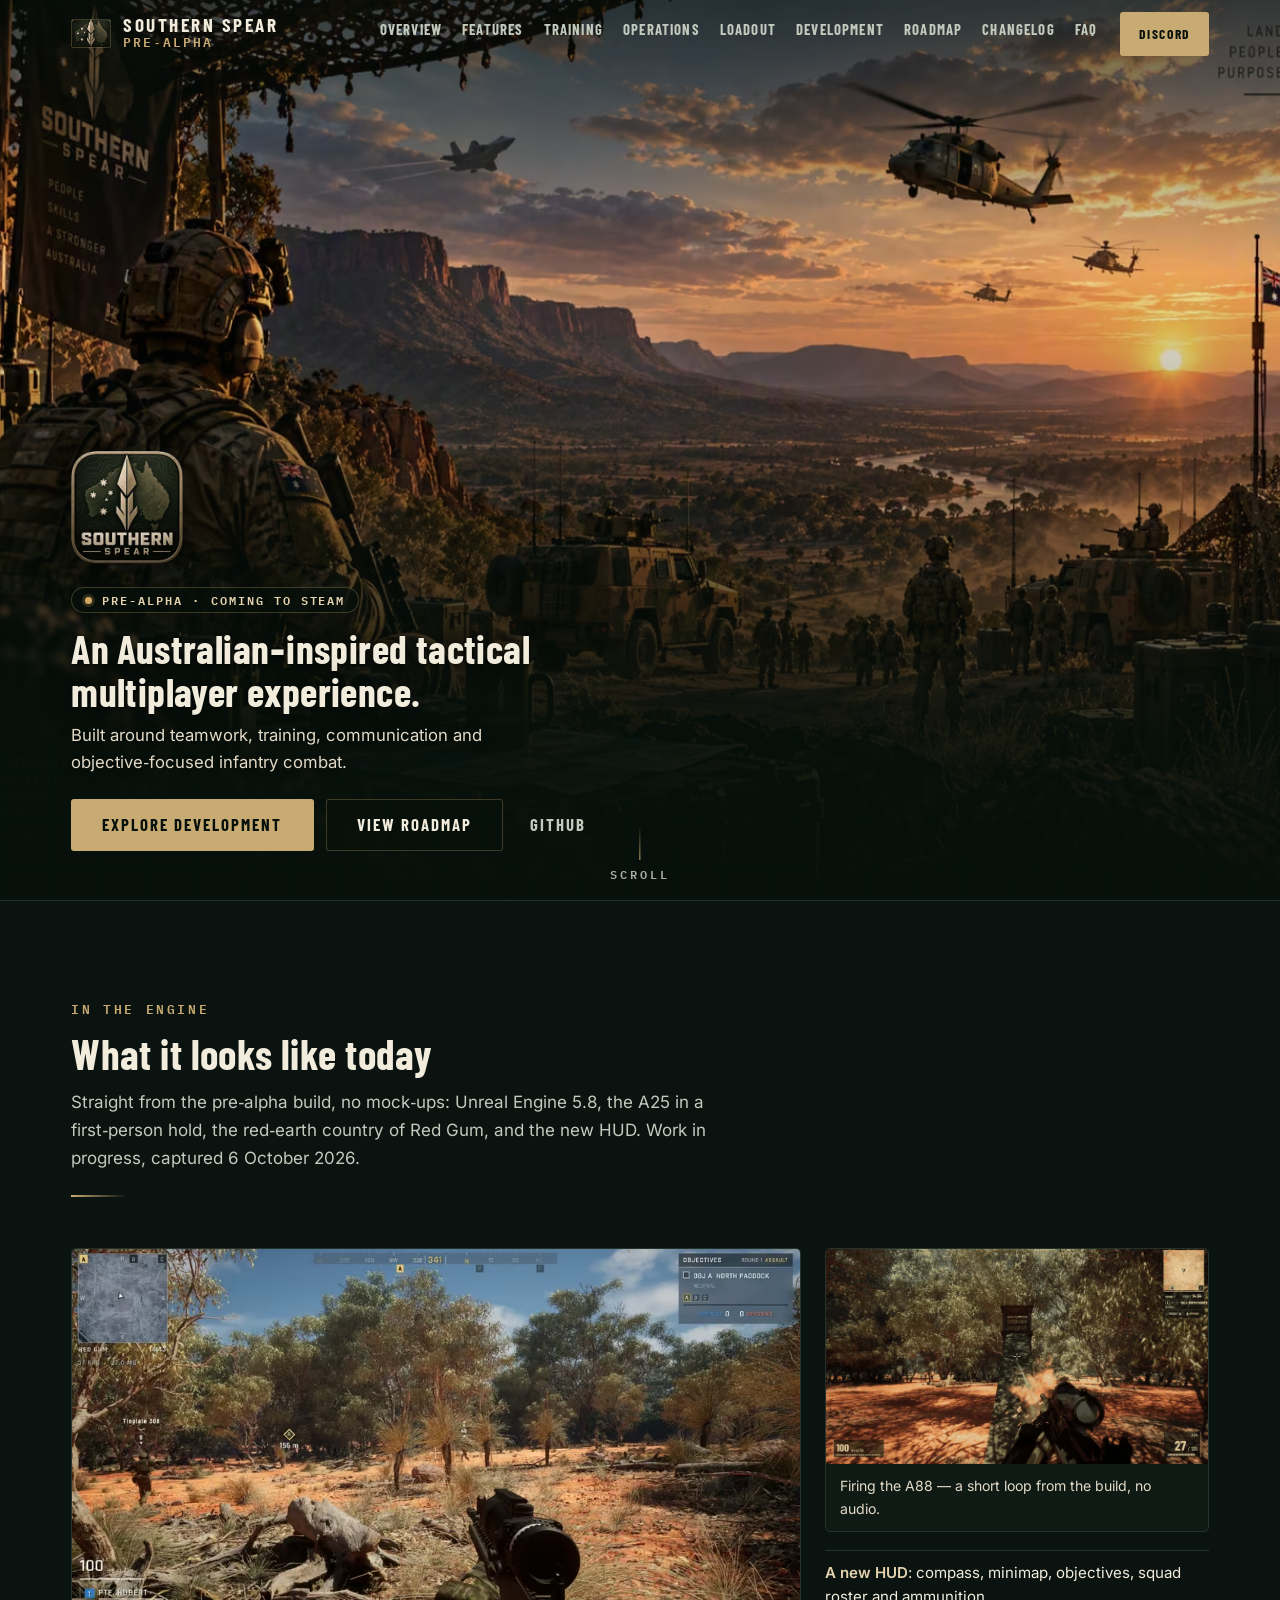
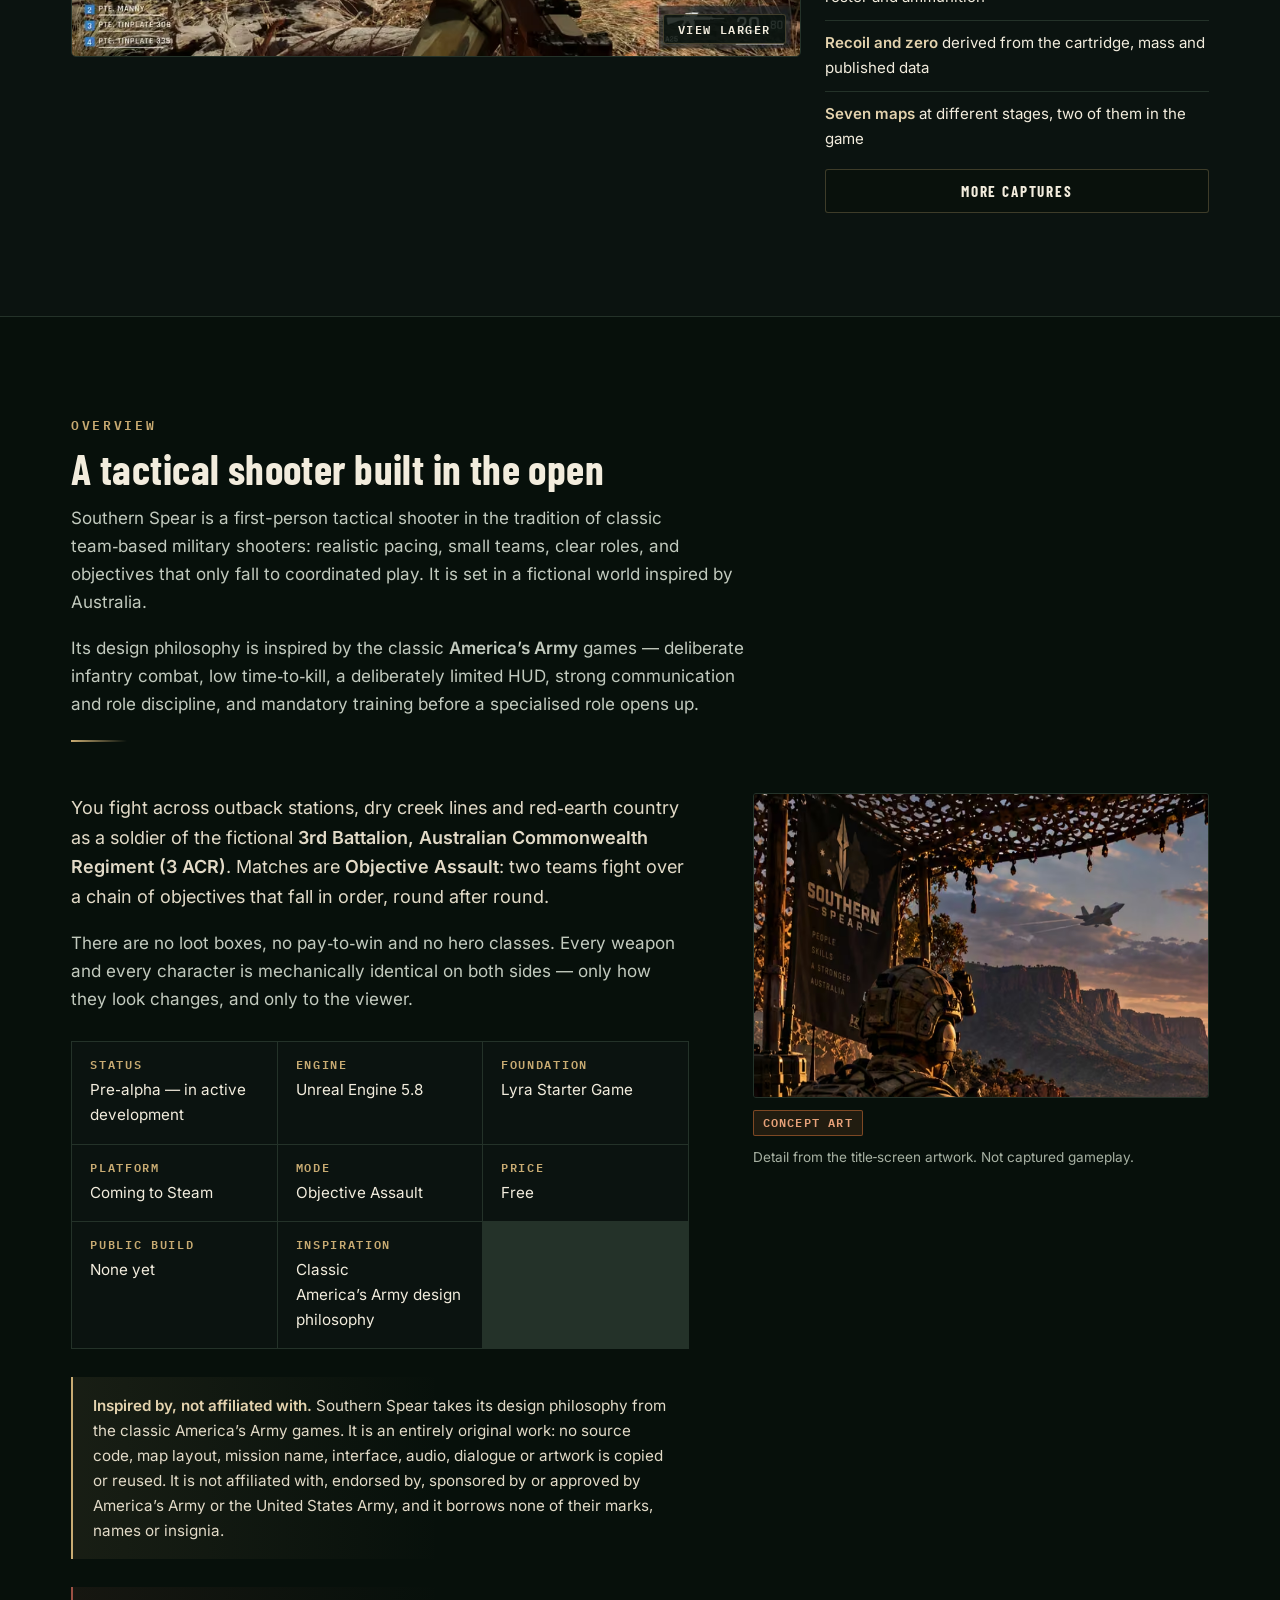
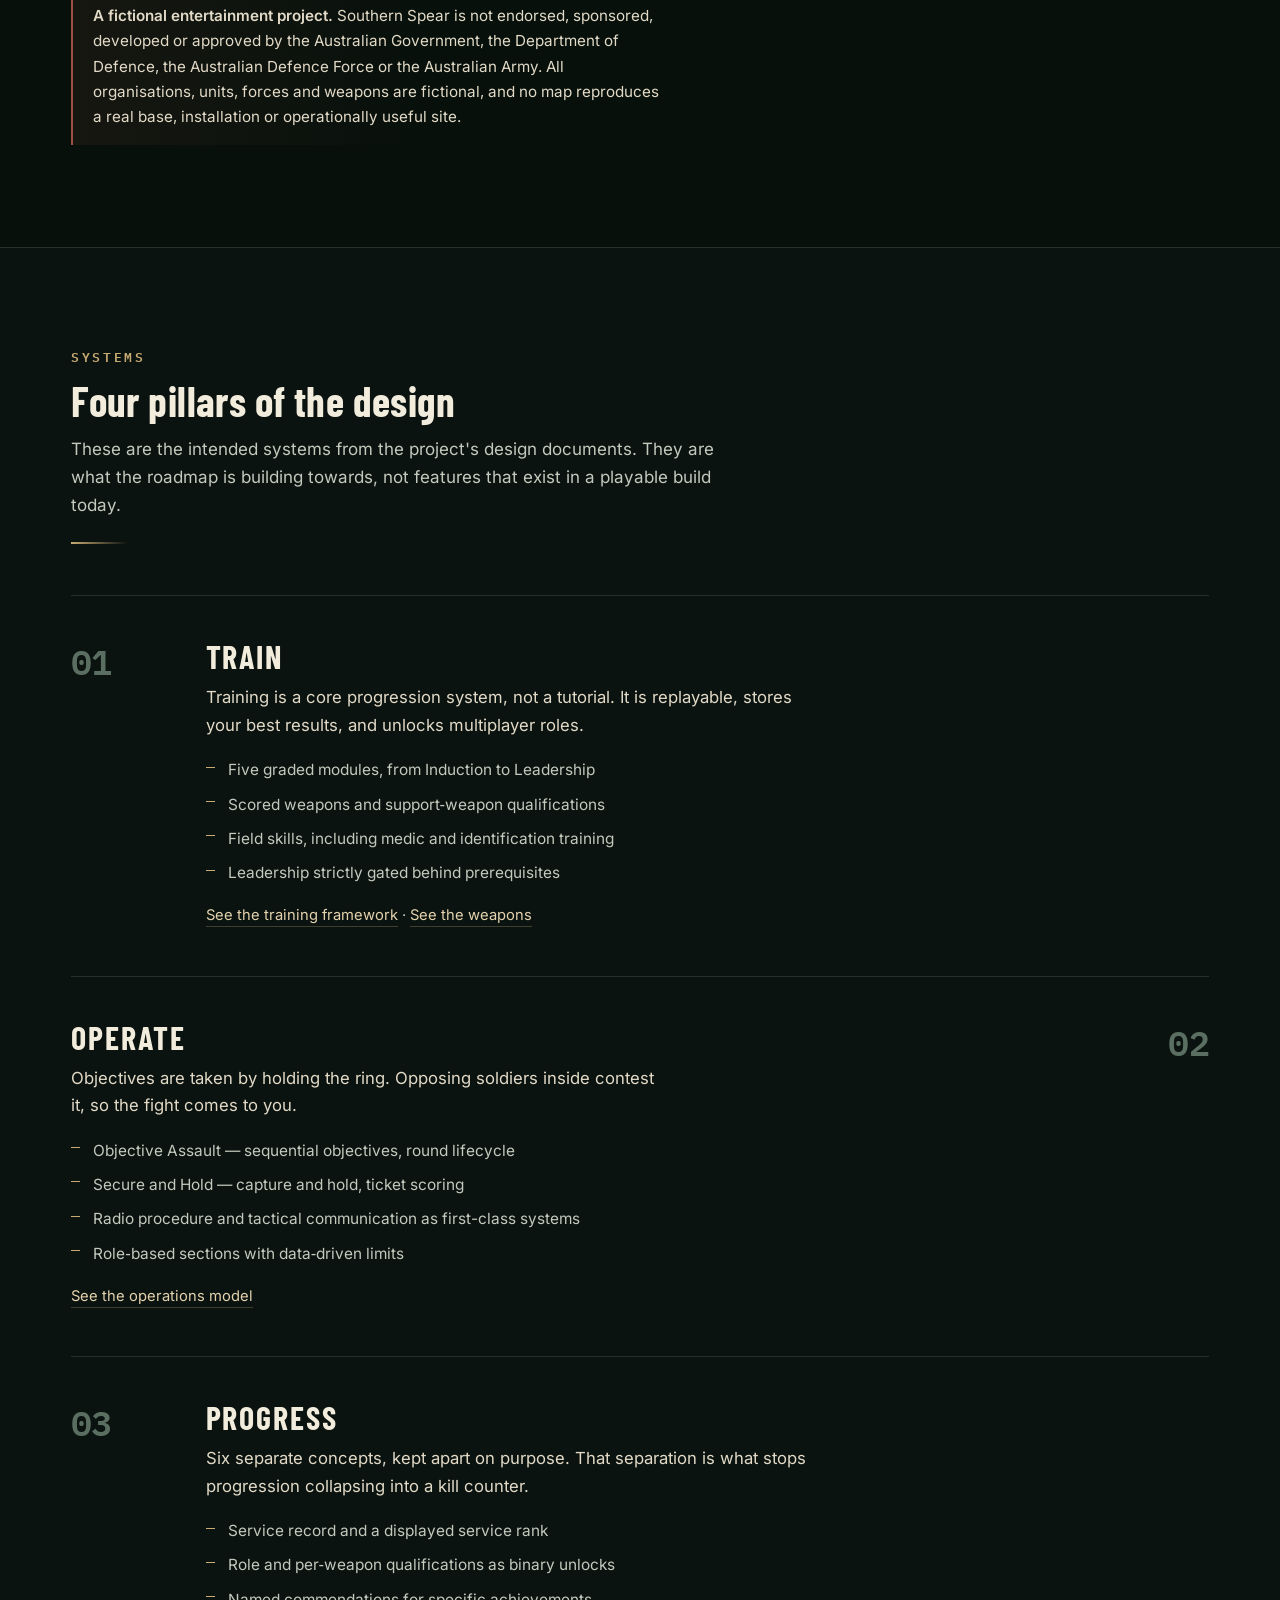
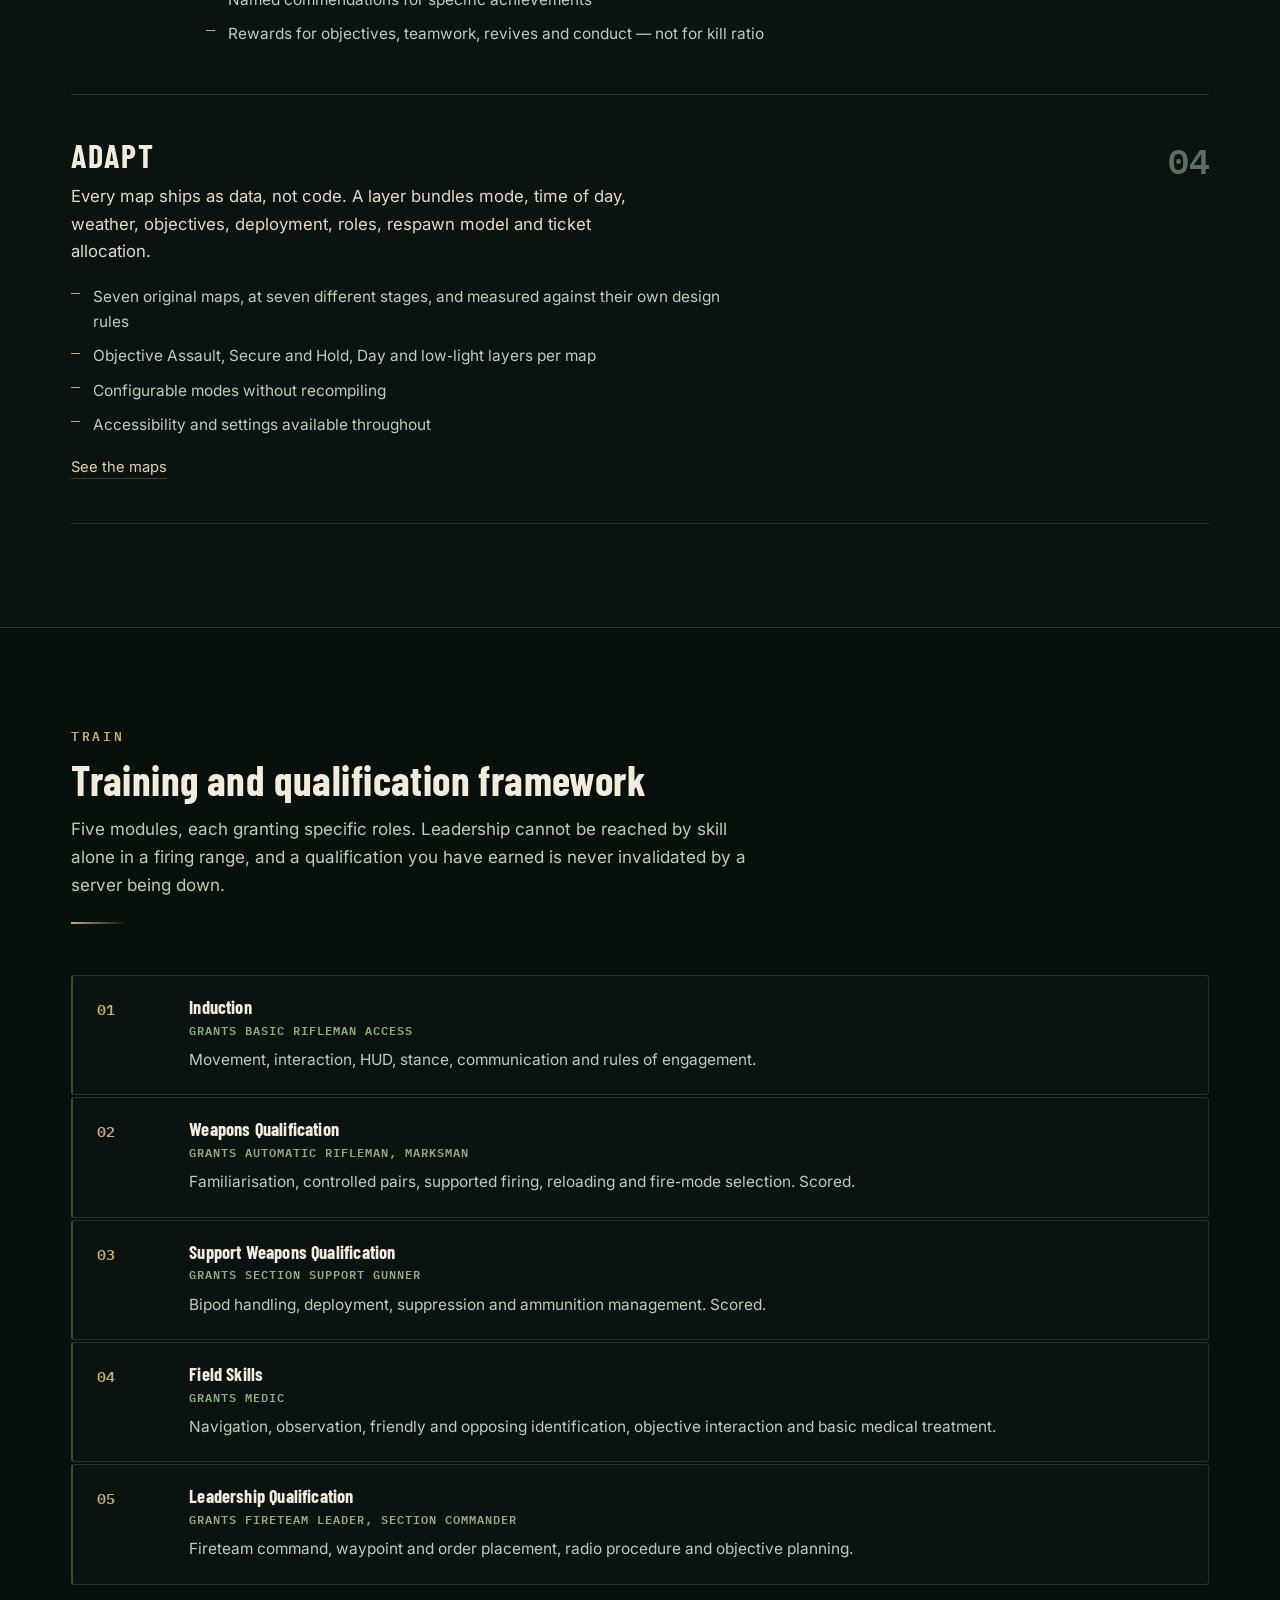
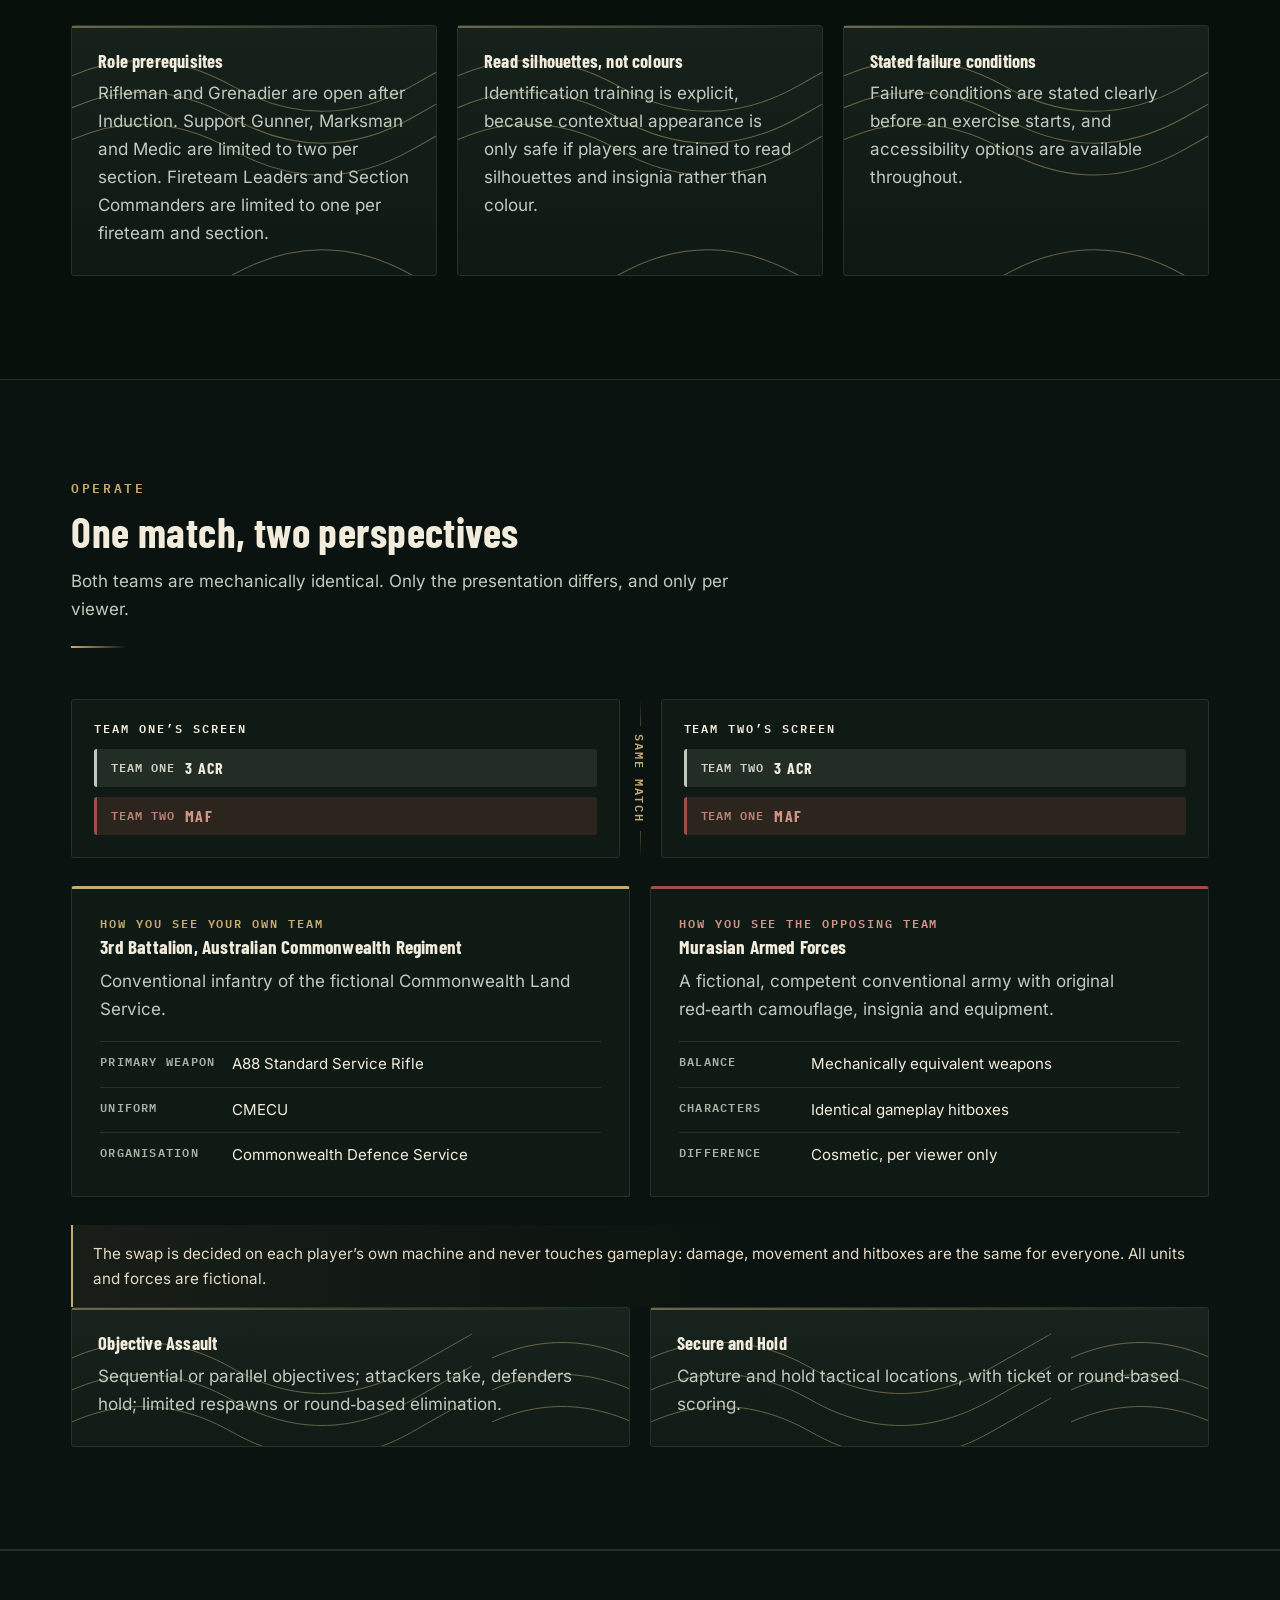
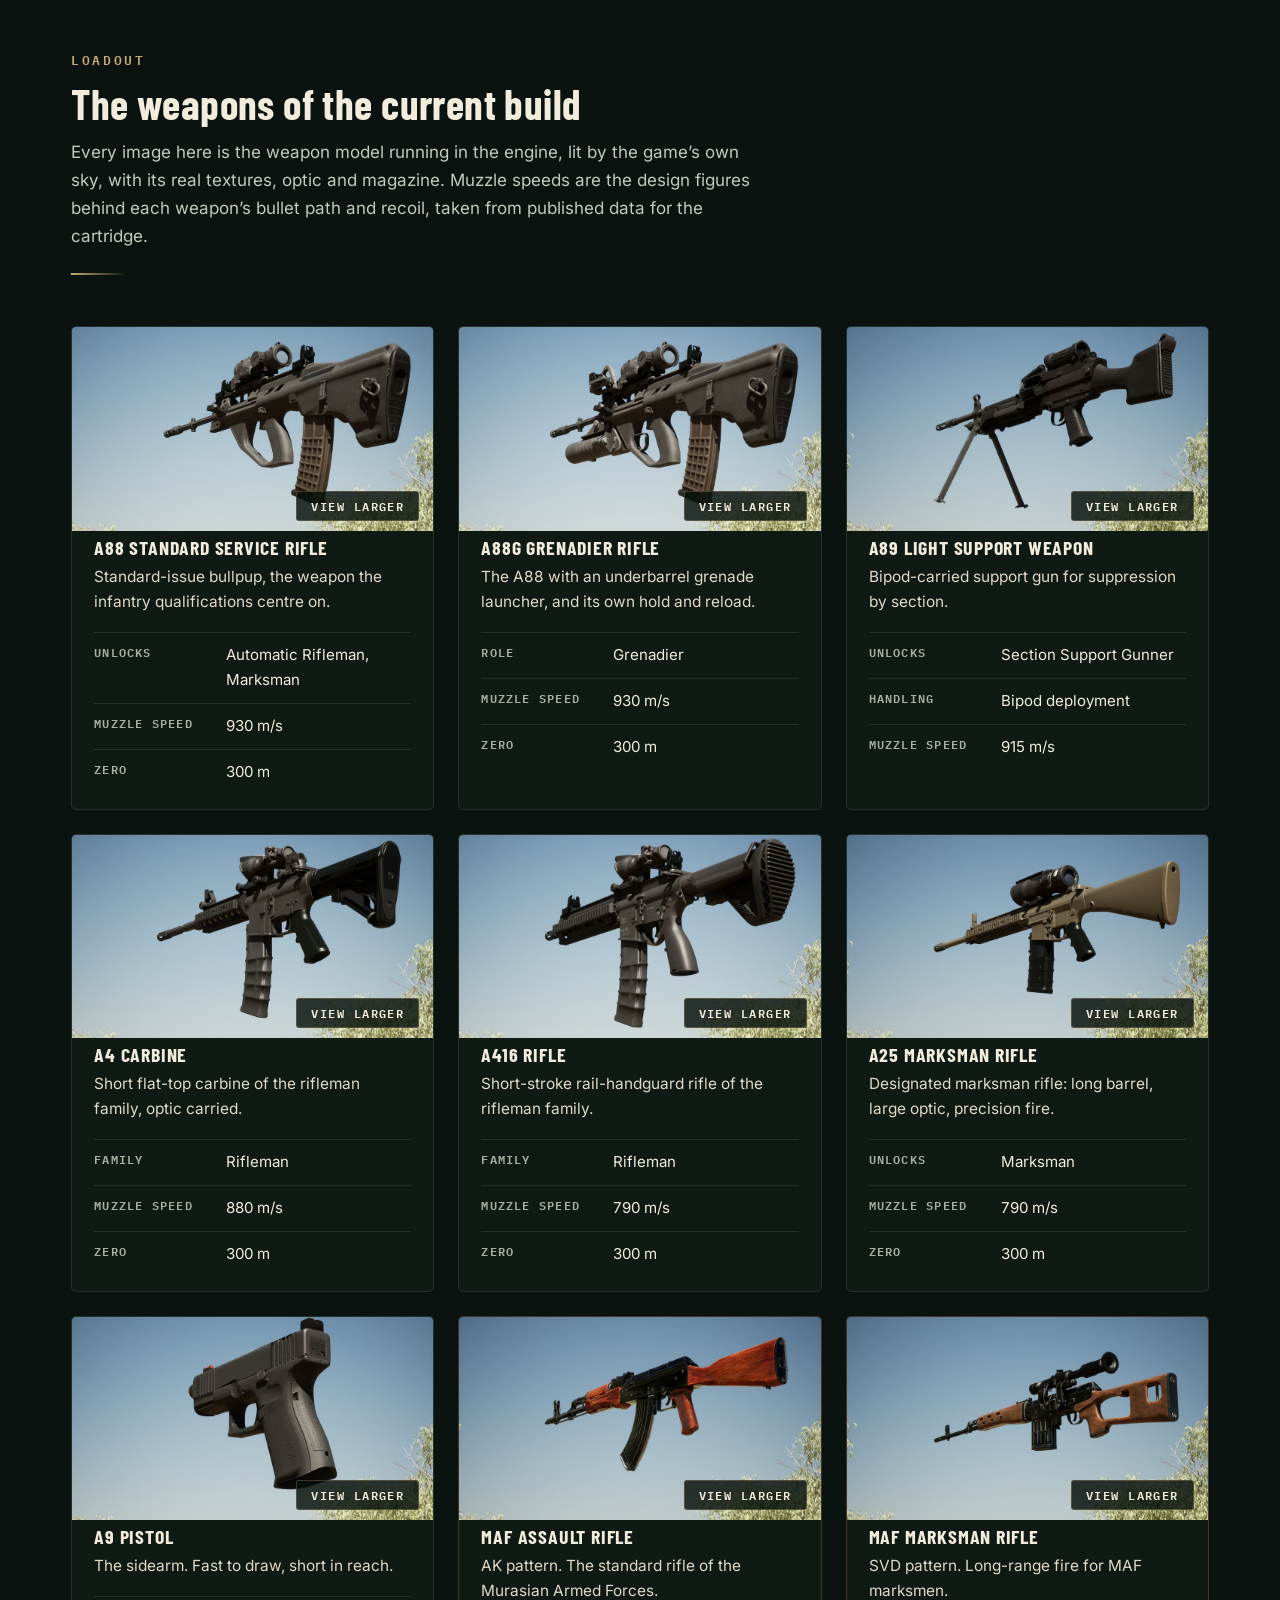
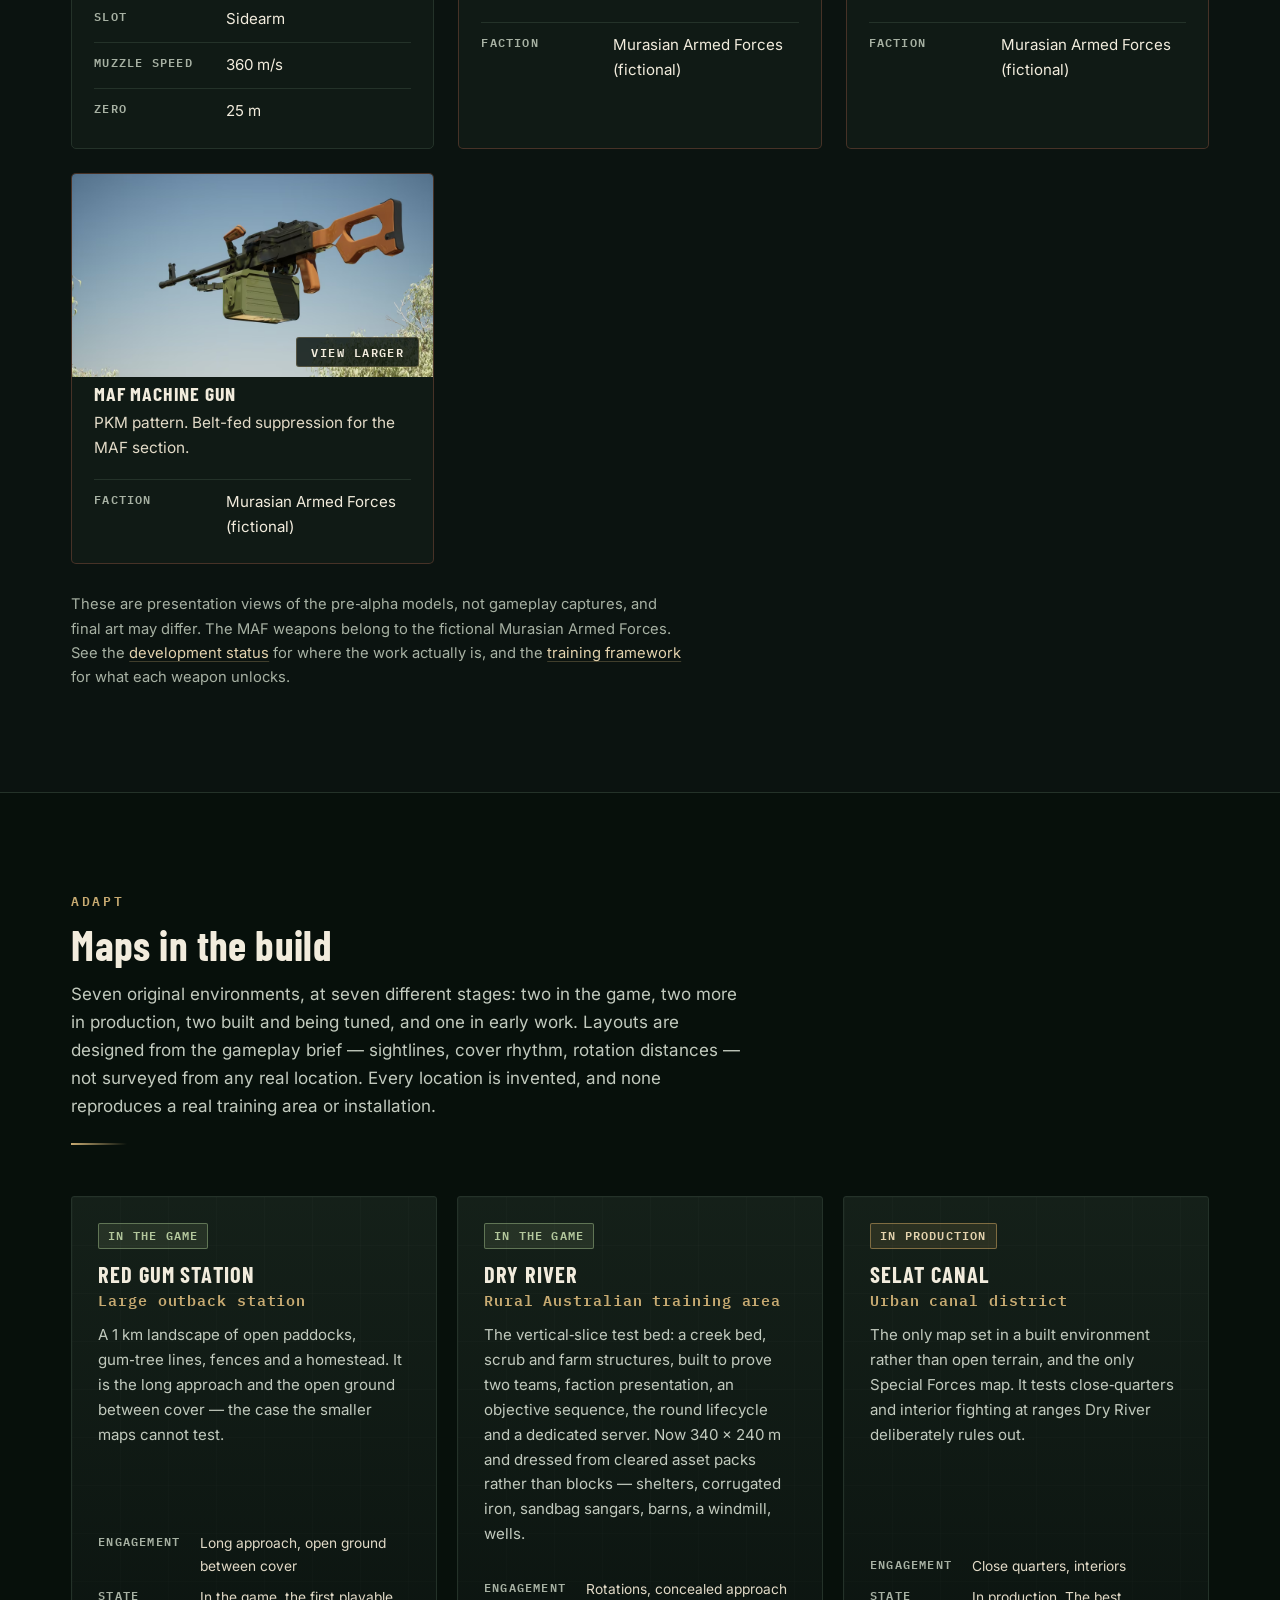
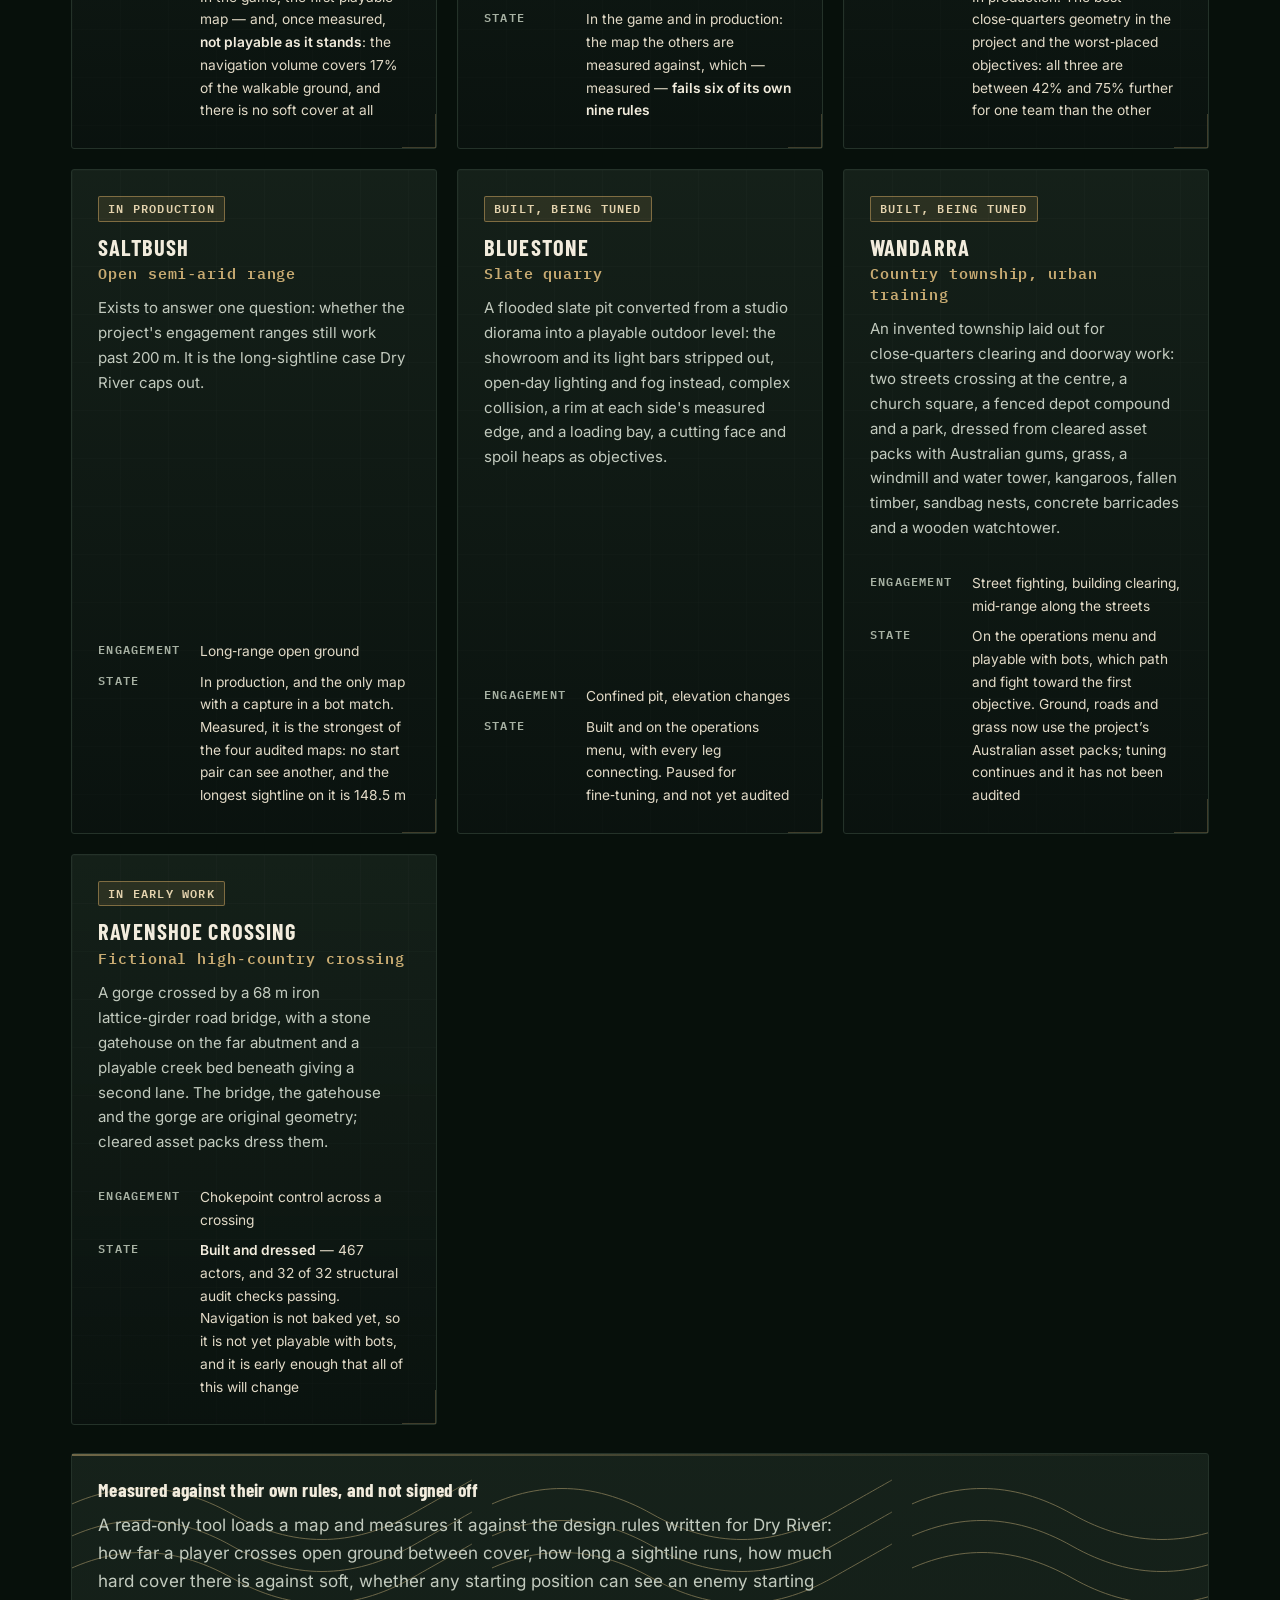
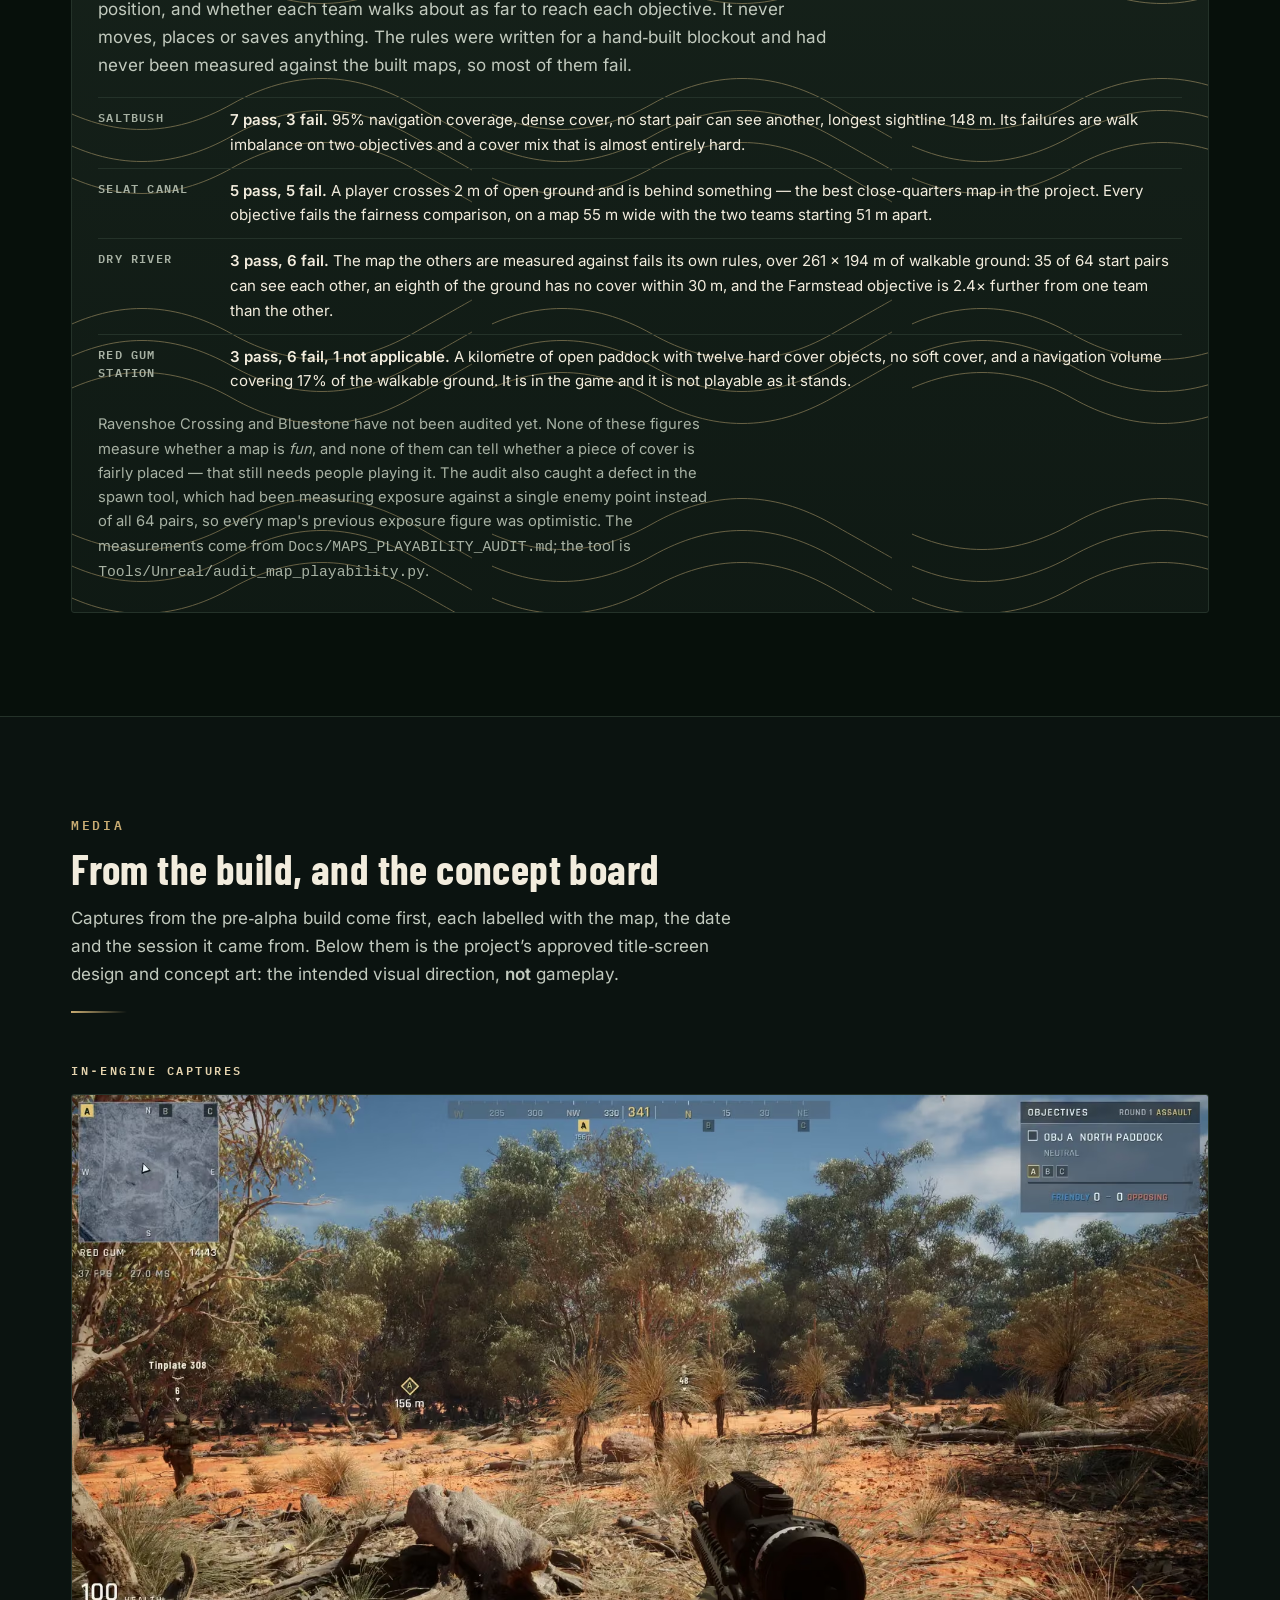
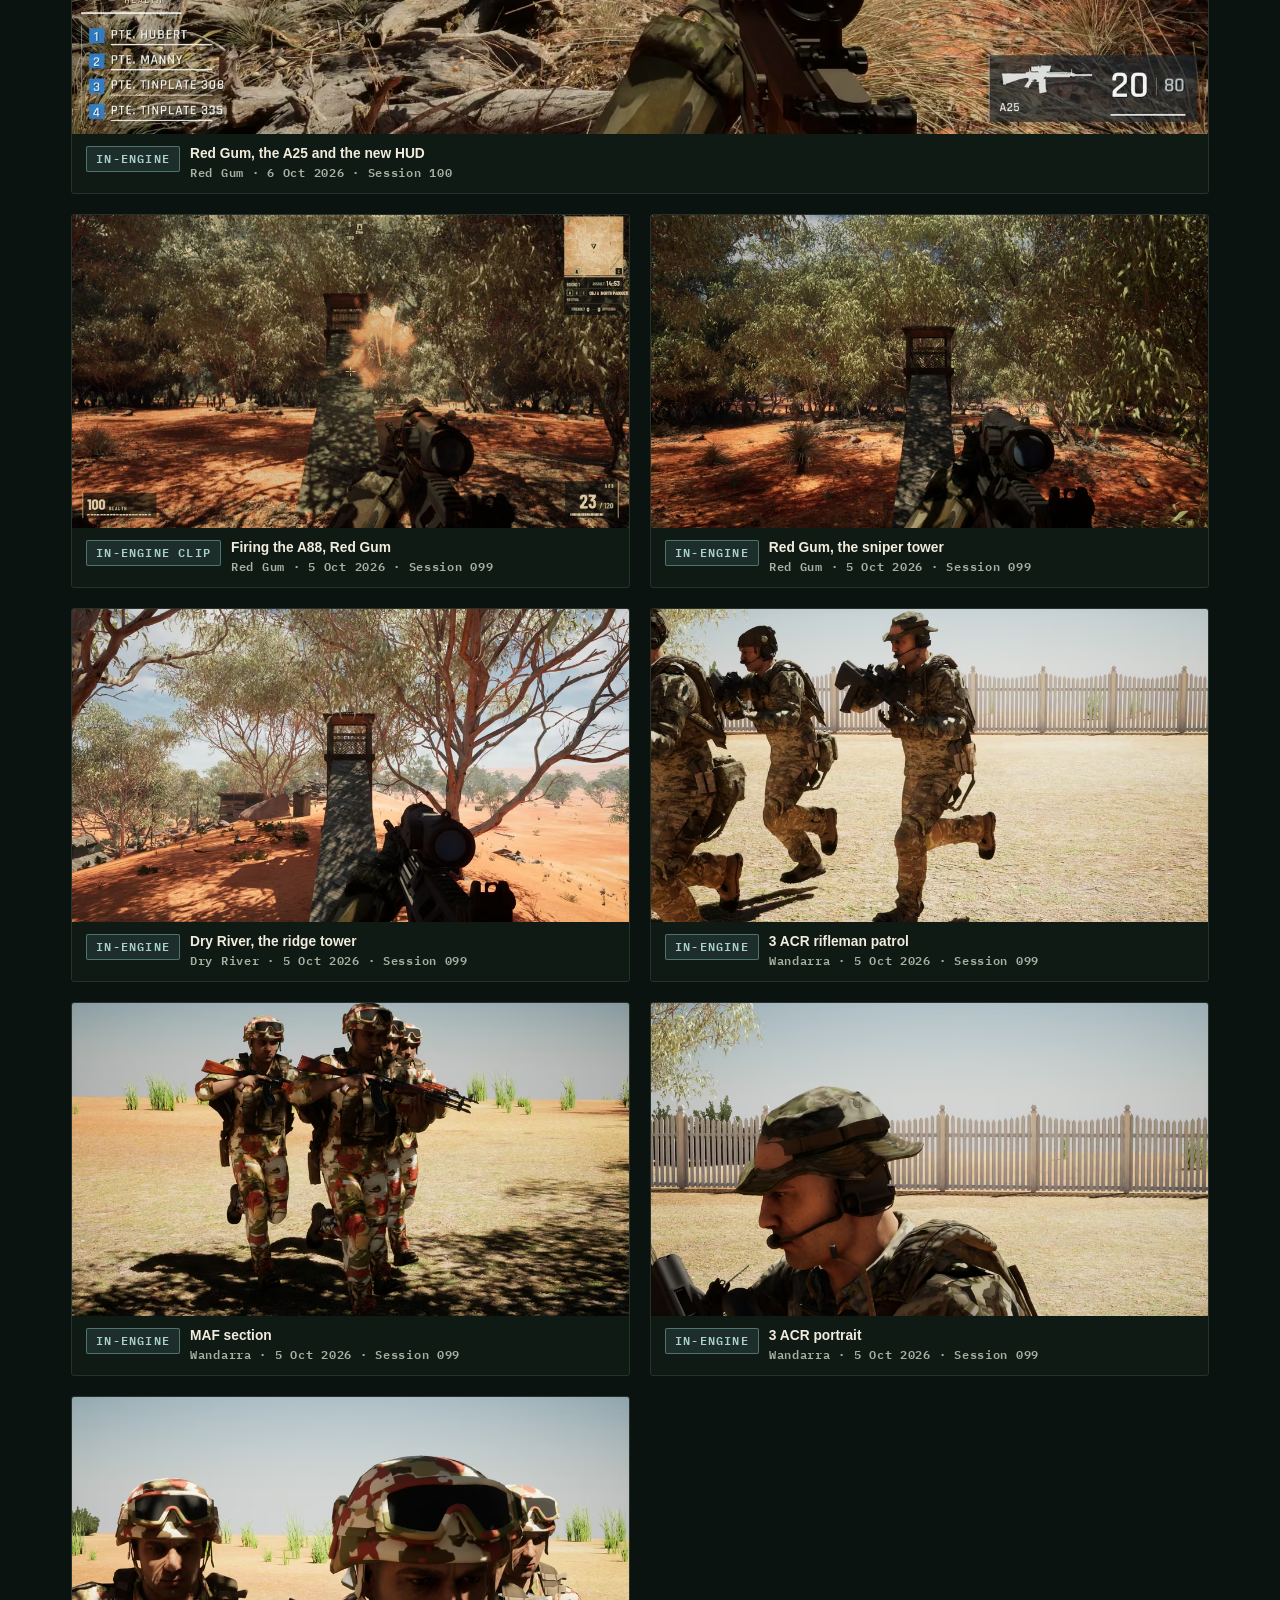
==== commit 79bbb3e7: "Publish site from SouthernSpear 82108a6a" ====
--- a/index.html
+++ b/index.html
@@ -198,21 +198,21 @@
         <p class="eyebrow">In the engine</p>
         <h2 id="in-engine-title" class="section__title">What it looks like today</h2>
         <p class="section__lede">
-          Straight from the pre&#8209;alpha build, no mock&#8209;ups: Unreal Engine 5.8, the A88 in a first&#8209;person
-          bullpup hold, the red&#8209;earth country of Dry River, and the new HUD. Work in progress, captured
+          Straight from the pre&#8209;alpha build, no mock&#8209;ups: Unreal Engine 5.8, the A25 in a first&#8209;person
+          hold, the red&#8209;earth country of Red Gum, and the new HUD. Work in progress, captured
           6&nbsp;October&nbsp;2026.
         </p>
       </header>
       <div class="inengine">
         <button class="inengine__main" type="button"
-                data-lightbox-src="assets/screenshots/shot-dryriver-hud-1920.jpg"
-                data-lightbox-alt="First-person view across the red earth of Dry River under gum trees, with a slate minimap, a compass, an objectives panel, health, a four-soldier squad roster and the A88 with a 30 round magazine on screen."
-                data-lightbox-caption="Dry River with the restyled HUD &mdash; in-engine capture, pre-alpha build, 6 Oct 2026.">
+                data-lightbox-src="assets/screenshots/shot-redgum-a25-hud-1920.jpg"
+                data-lightbox-alt="First-person view through gum trees and spinifex on the red earth of Red Gum, an A25 marksman rifle held two-handed at the bottom right and a teammate running ahead, with the compass, minimap, objectives panel, health, squad roster and A25 ammunition on screen."
+                data-lightbox-caption="Red Gum with the A25 and the new HUD &mdash; in-engine capture, pre-alpha build, 6 Oct 2026.">
           <picture>
-            <source type="image/avif" srcset="assets/screenshots/shot-dryriver-hud-960.avif 960w, assets/screenshots/shot-dryriver-hud-1920.avif 1920w" sizes="(max-width: 900px) 92vw, 760px">
-            <source type="image/webp" srcset="assets/screenshots/shot-dryriver-hud-960.webp 960w, assets/screenshots/shot-dryriver-hud-1920.webp 1920w" sizes="(max-width: 900px) 92vw, 760px">
-            <img src="assets/screenshots/shot-dryriver-hud-1920.jpg" width="1920" height="1080" loading="lazy" decoding="async"
-                 alt="First-person view across the red earth of Dry River under gum trees, with the minimap, compass, objectives panel, health, squad roster and A88 ammunition on screen.">
+            <source type="image/avif" srcset="assets/screenshots/shot-redgum-a25-hud-960.avif 960w, assets/screenshots/shot-redgum-a25-hud-1920.avif 1920w" sizes="(max-width: 900px) 92vw, 760px">
+            <source type="image/webp" srcset="assets/screenshots/shot-redgum-a25-hud-960.webp 960w, assets/screenshots/shot-redgum-a25-hud-1920.webp 1920w" sizes="(max-width: 900px) 92vw, 760px">
+            <img src="assets/screenshots/shot-redgum-a25-hud-1920.jpg" width="1920" height="1080" loading="lazy" decoding="async"
+                 alt="First-person view through gum trees and spinifex on the red earth of Red Gum, an A25 marksman rifle held two-handed at the bottom right and a teammate running ahead, with the compass, minimap, objectives panel, health, squad roster and A25 ammunition on screen.">
           </picture>
           <span class="showcase__zoom" aria-hidden="true">View larger</span>
         </button>
@@ -223,7 +223,7 @@
             <figcaption>Firing the A88 &mdash; a short loop from the build, no audio.</figcaption>
           </figure>
           <ul class="inengine__facts" role="list">
-            <li><strong>A88 and A88G</strong> bullpup holds and reloads, built for each weapon</li>
+            <li><strong>A new HUD</strong>: compass, minimap, objectives, squad roster and ammunition</li>
             <li><strong>Recoil and zero</strong> derived from the cartridge, mass and published data</li>
             <li><strong>Seven maps</strong> at different stages, two of them in the game</li>
           </ul>
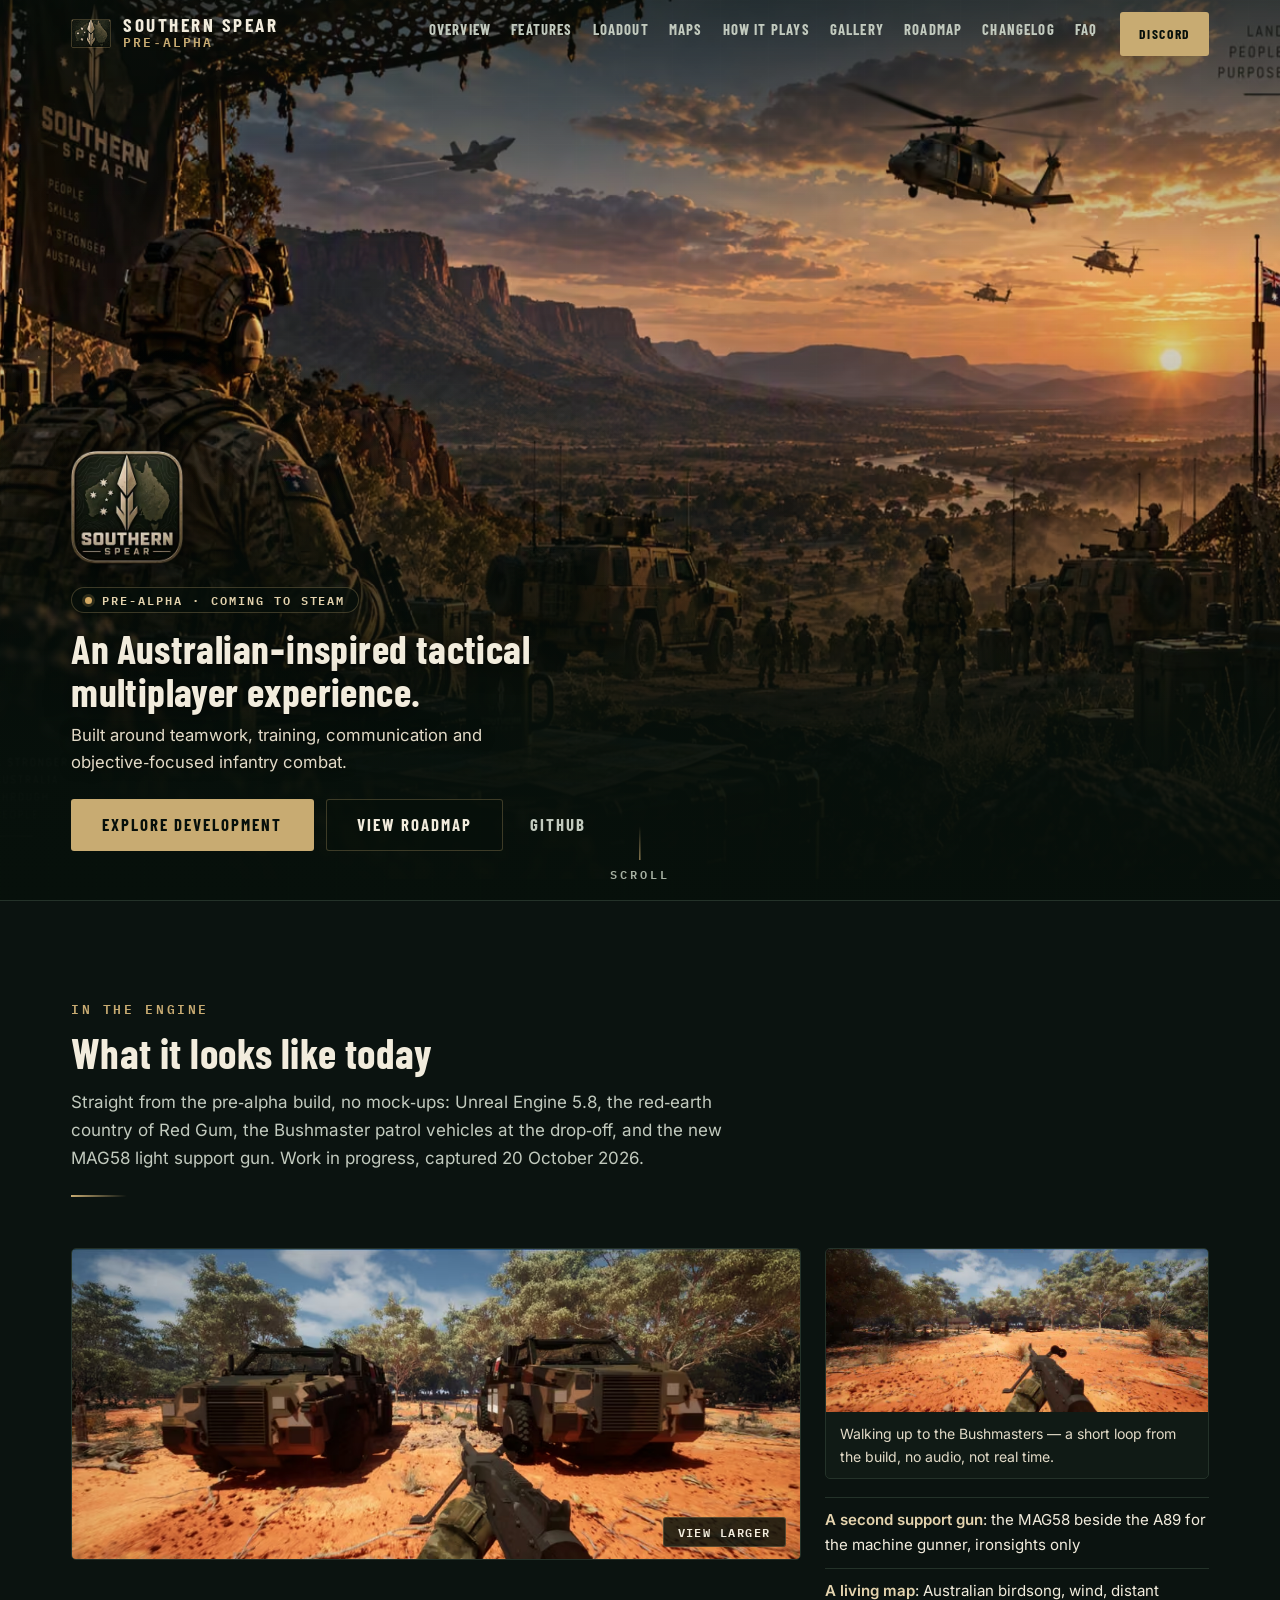
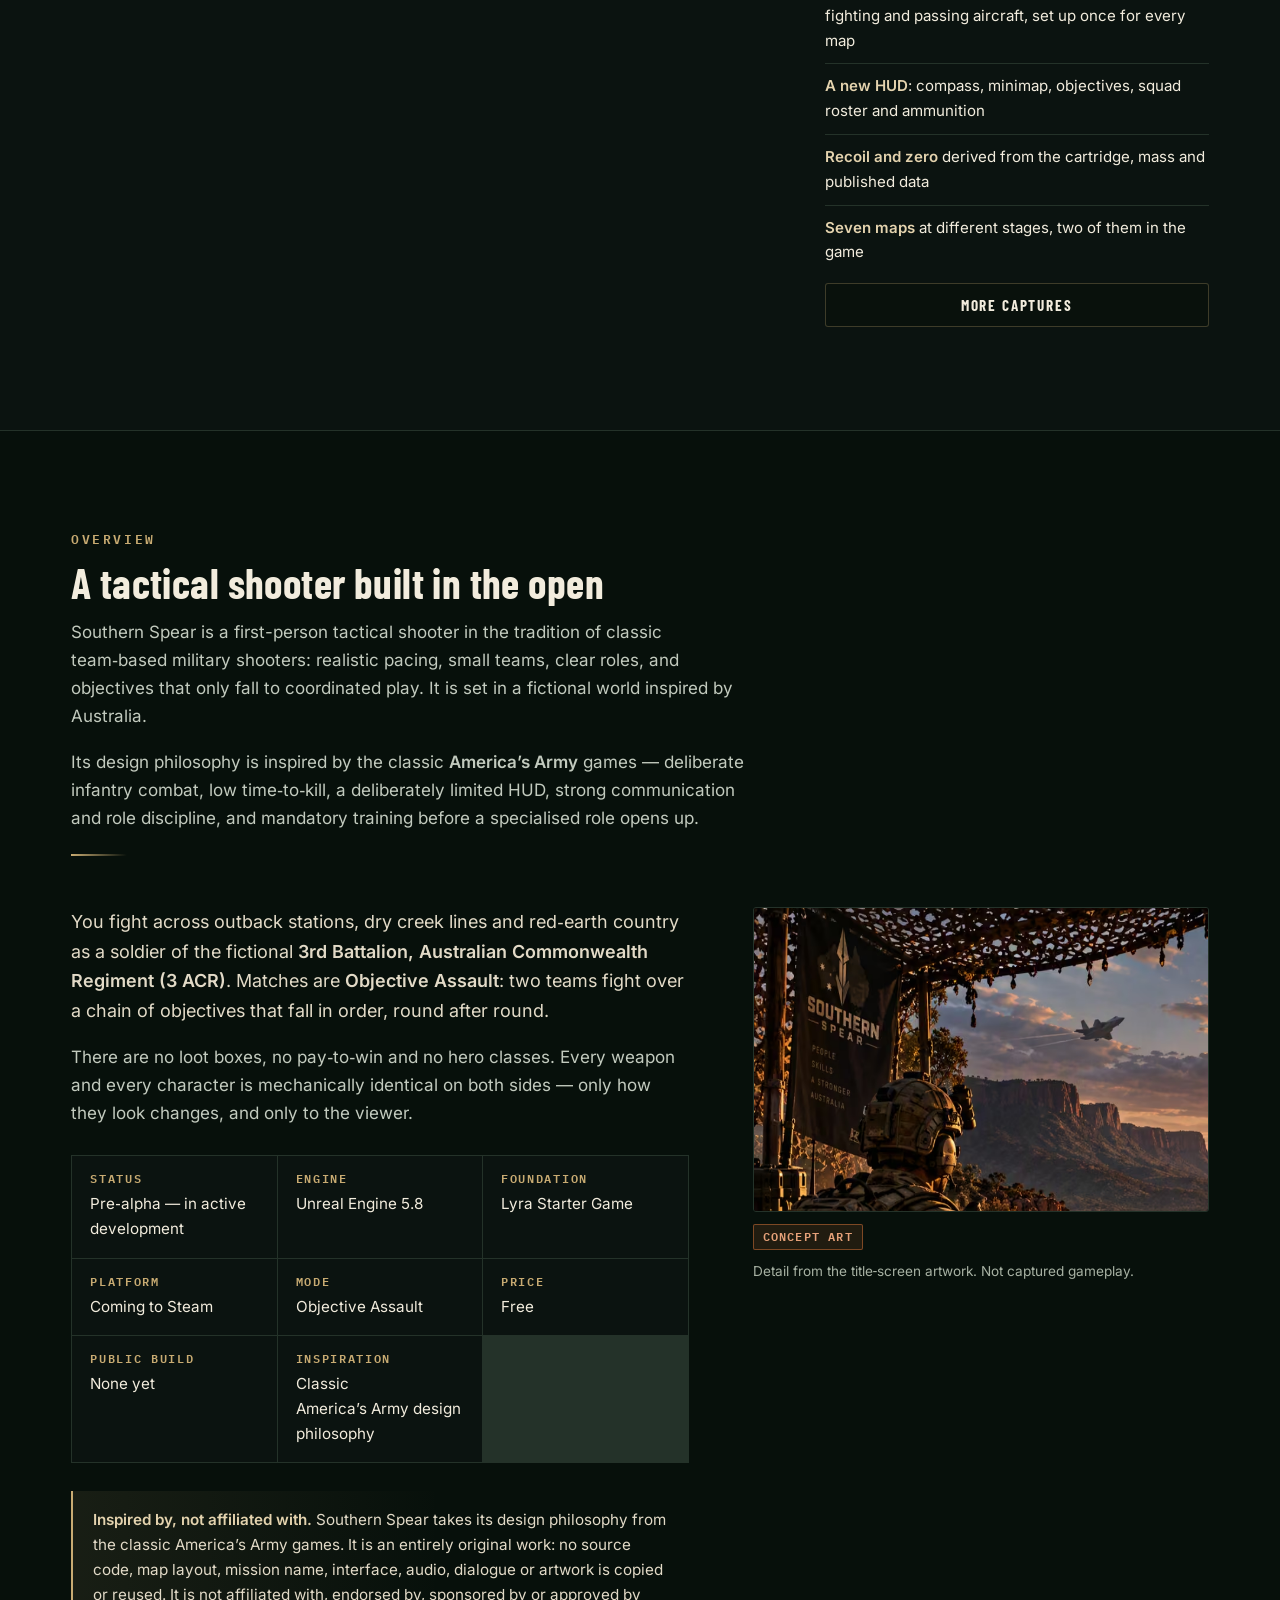
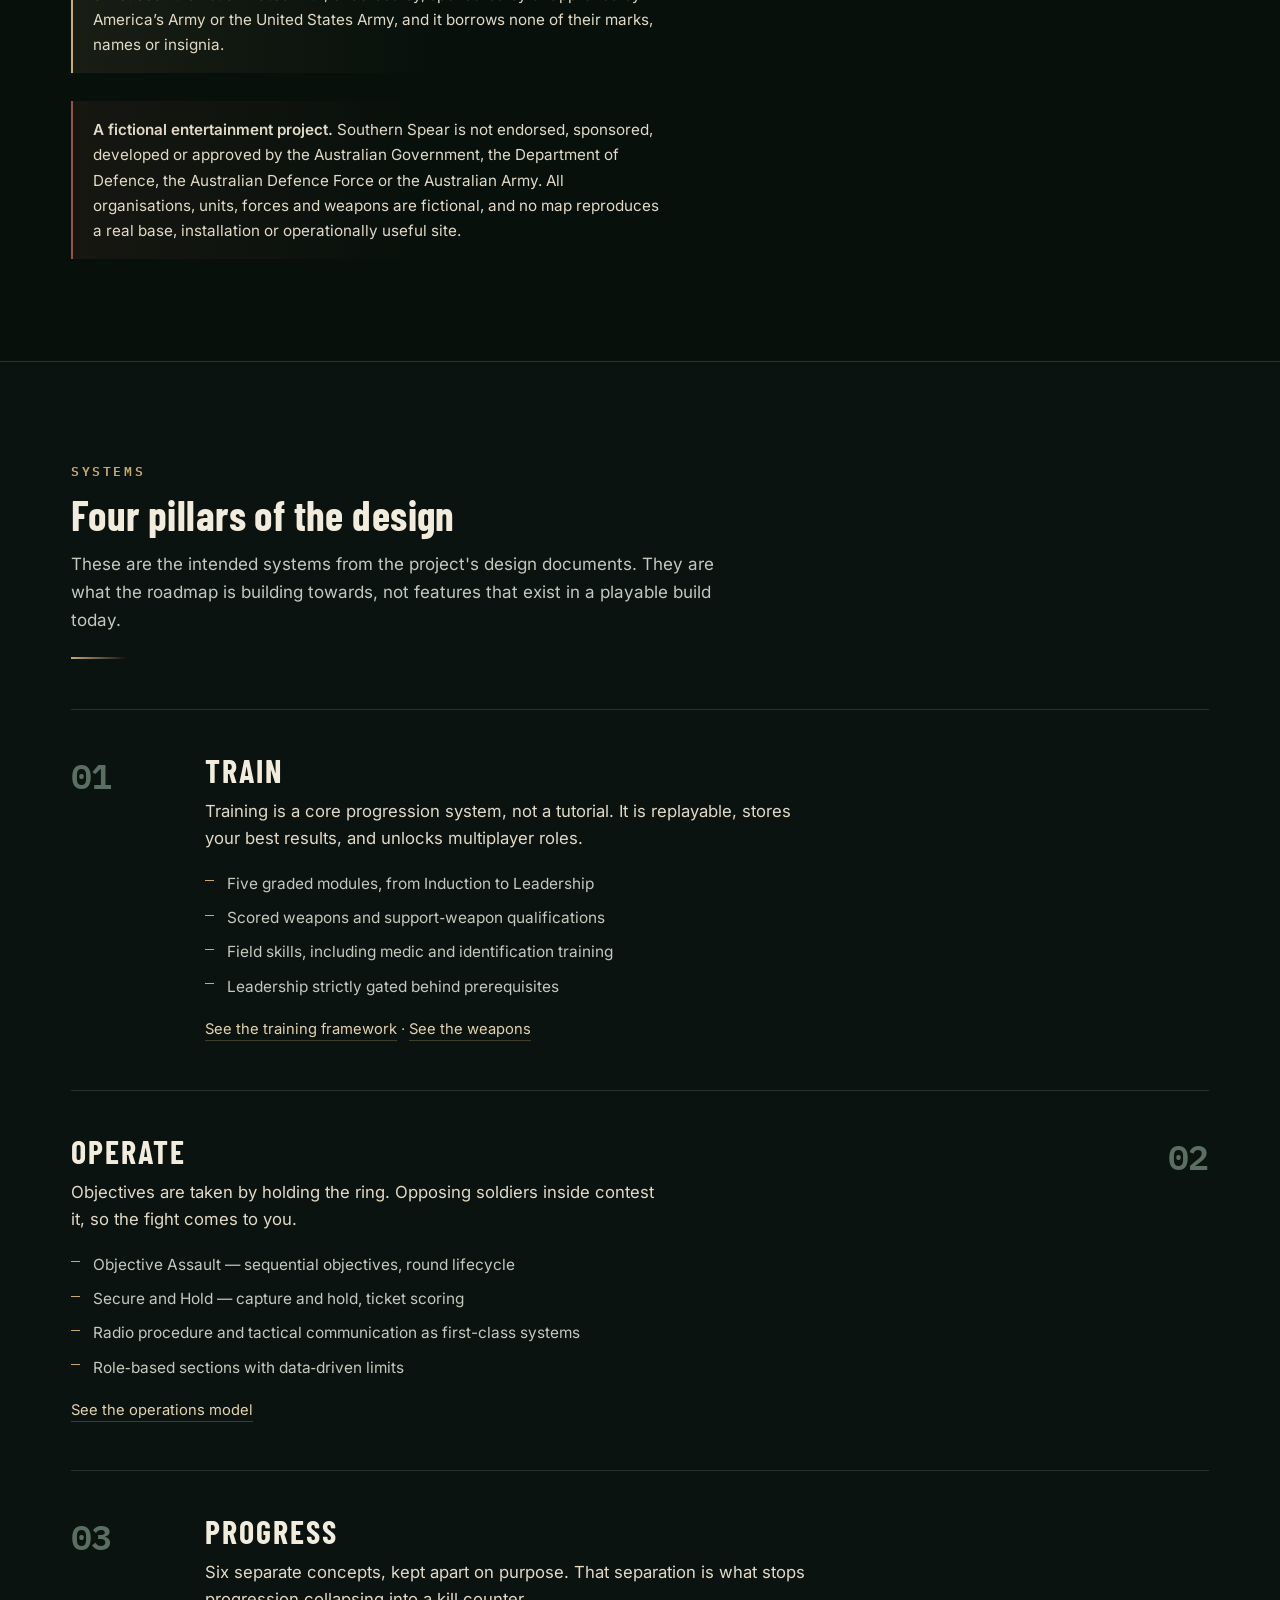
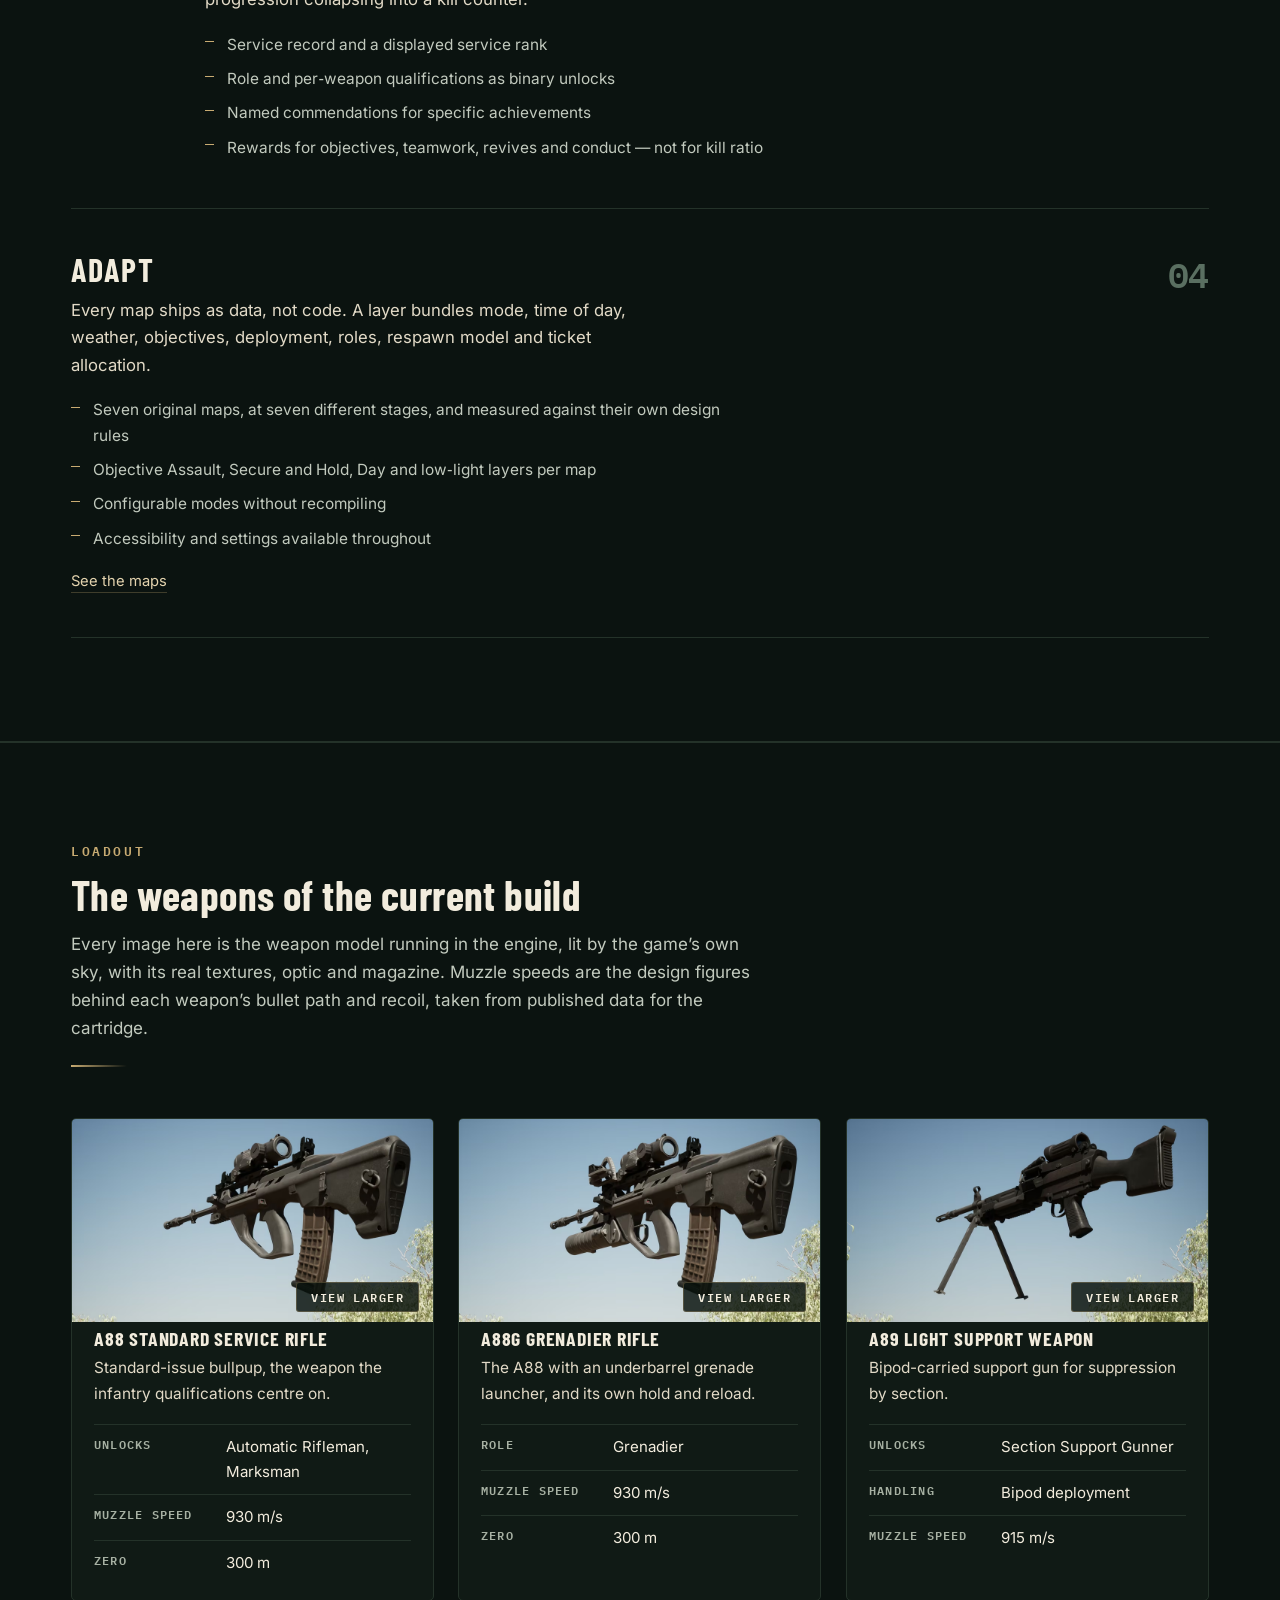
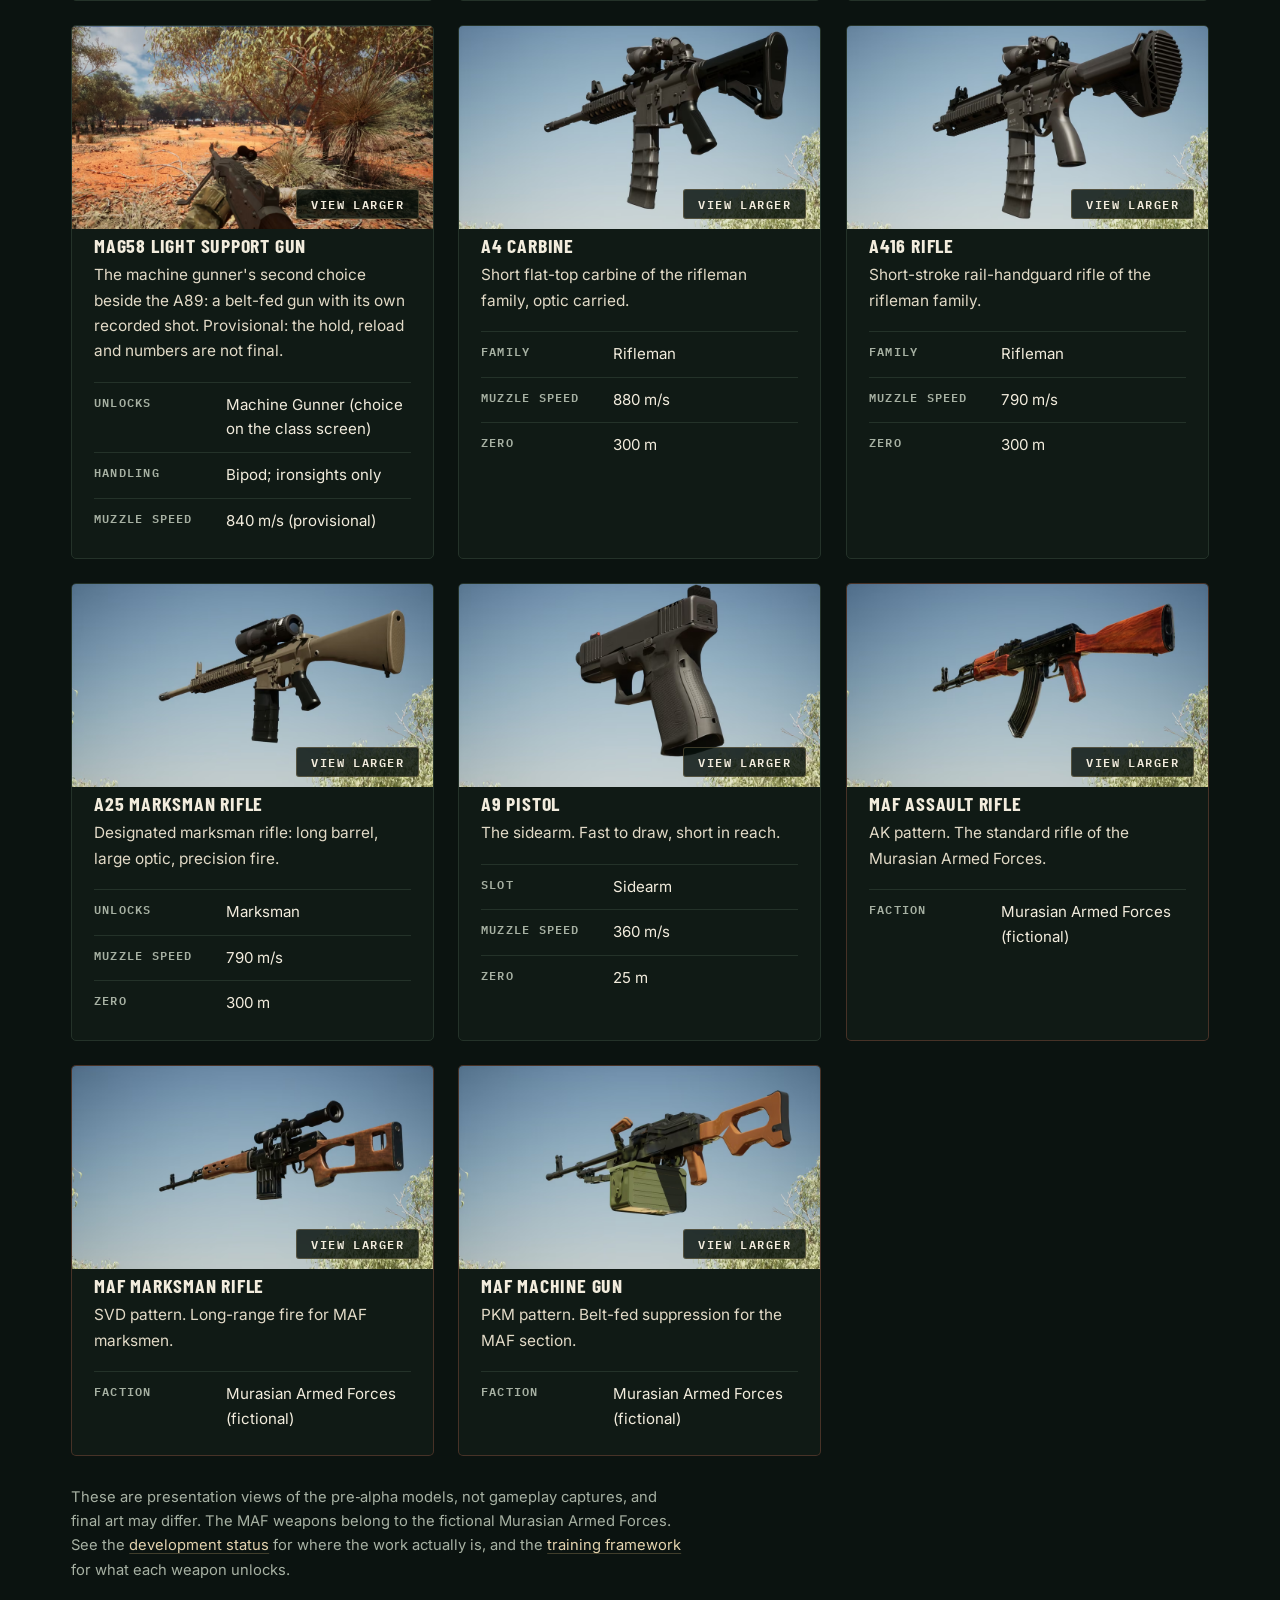
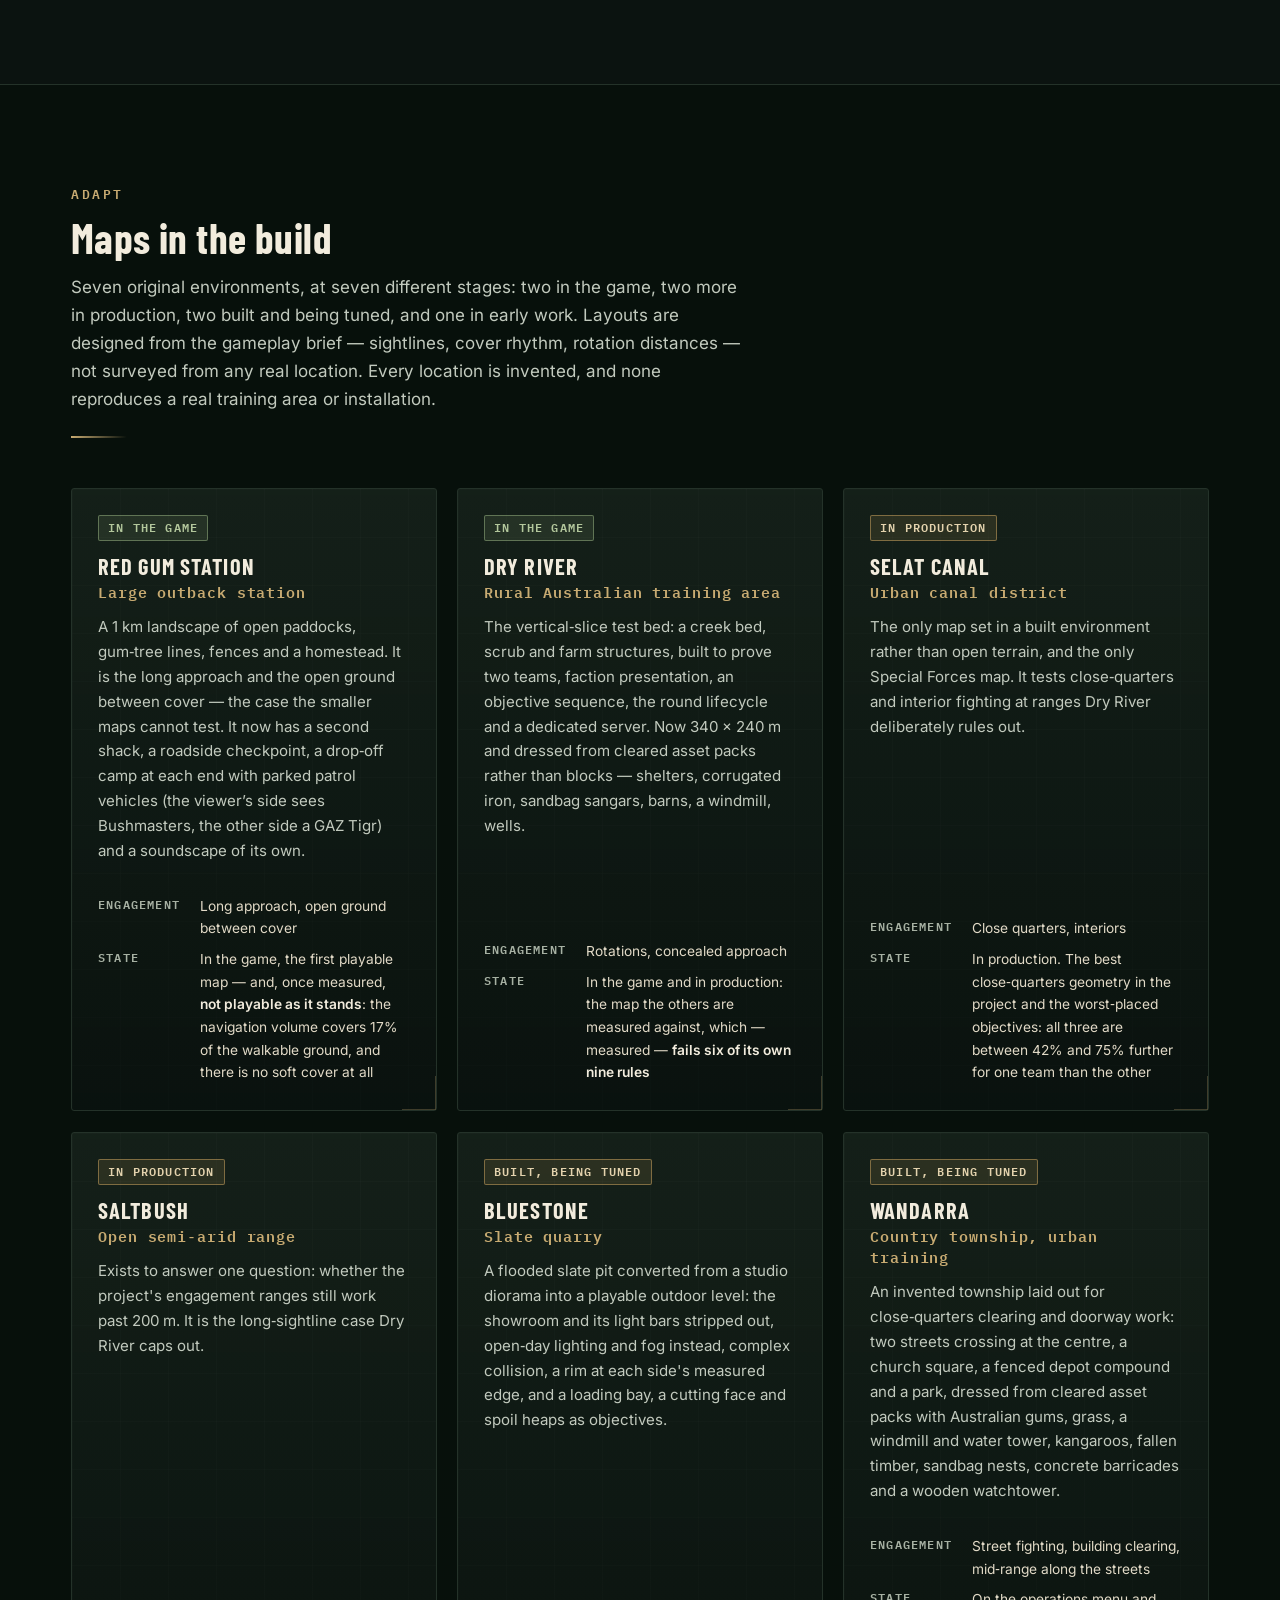
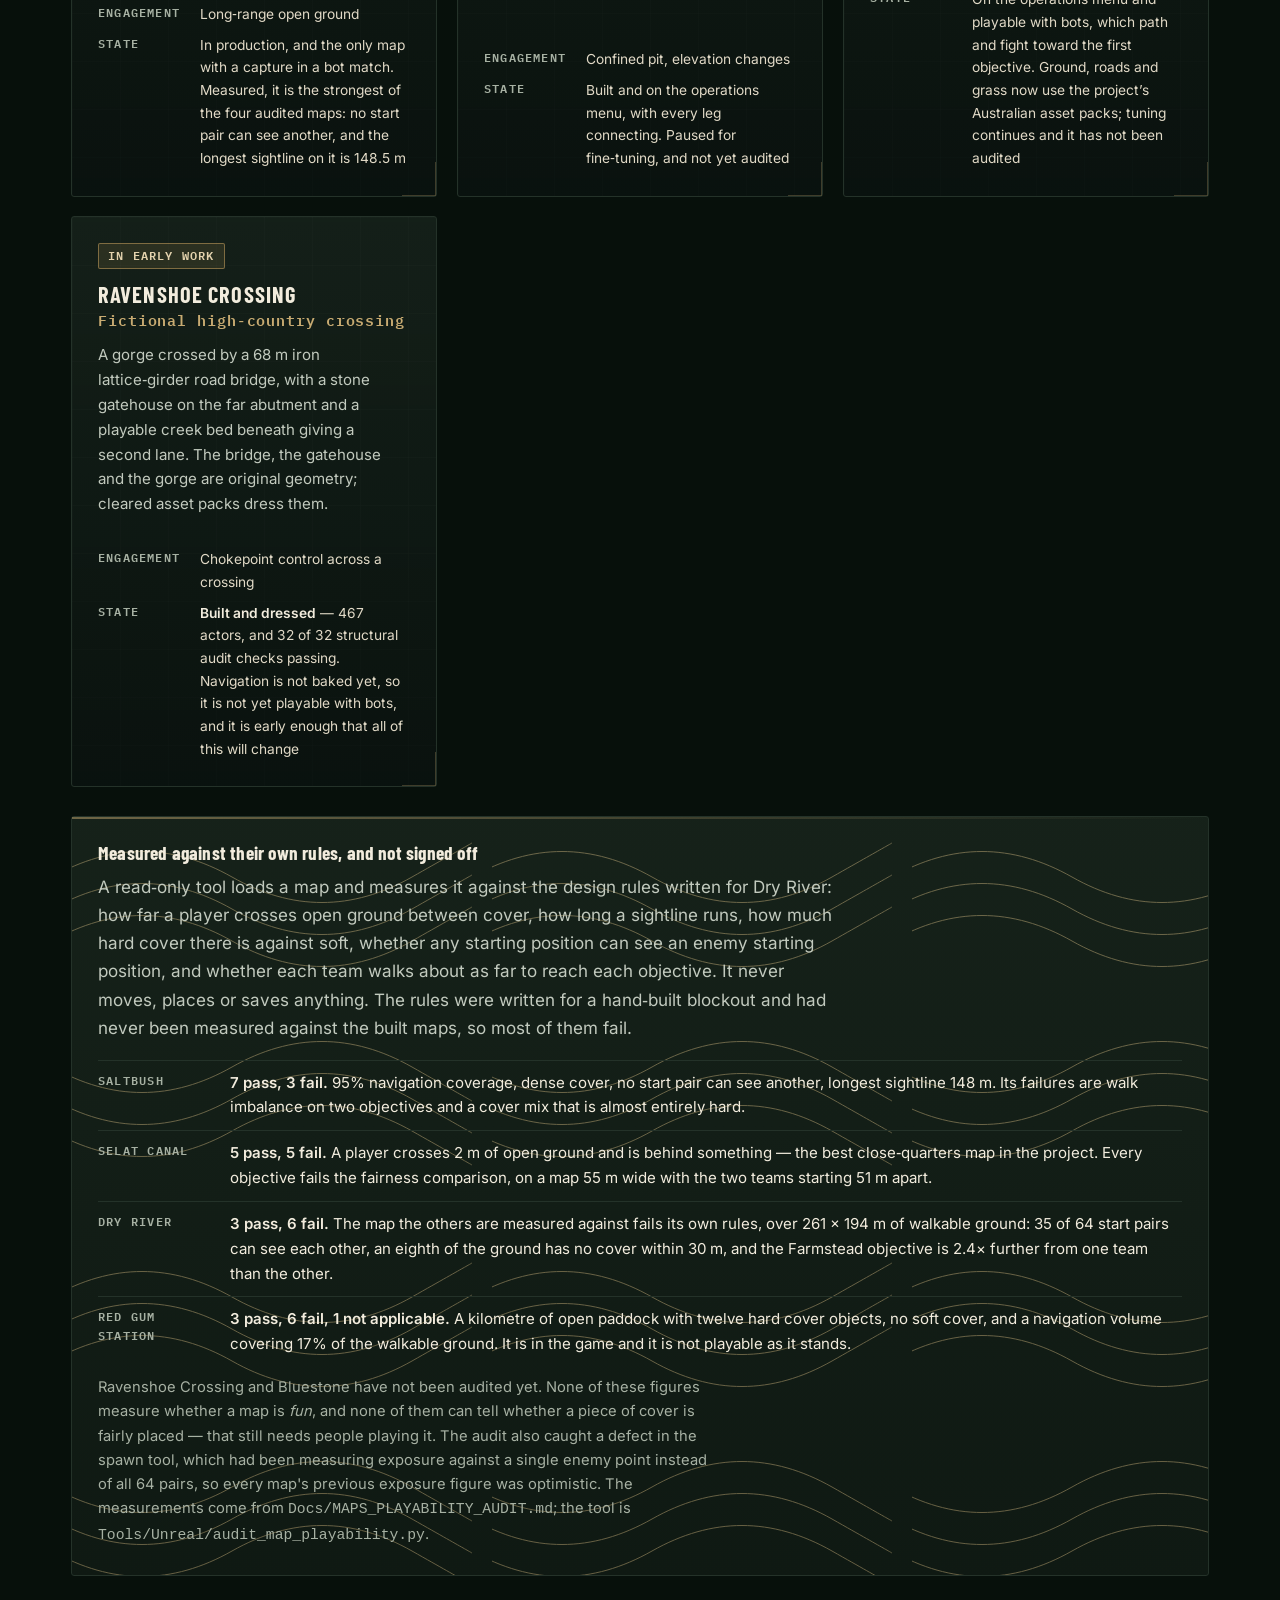
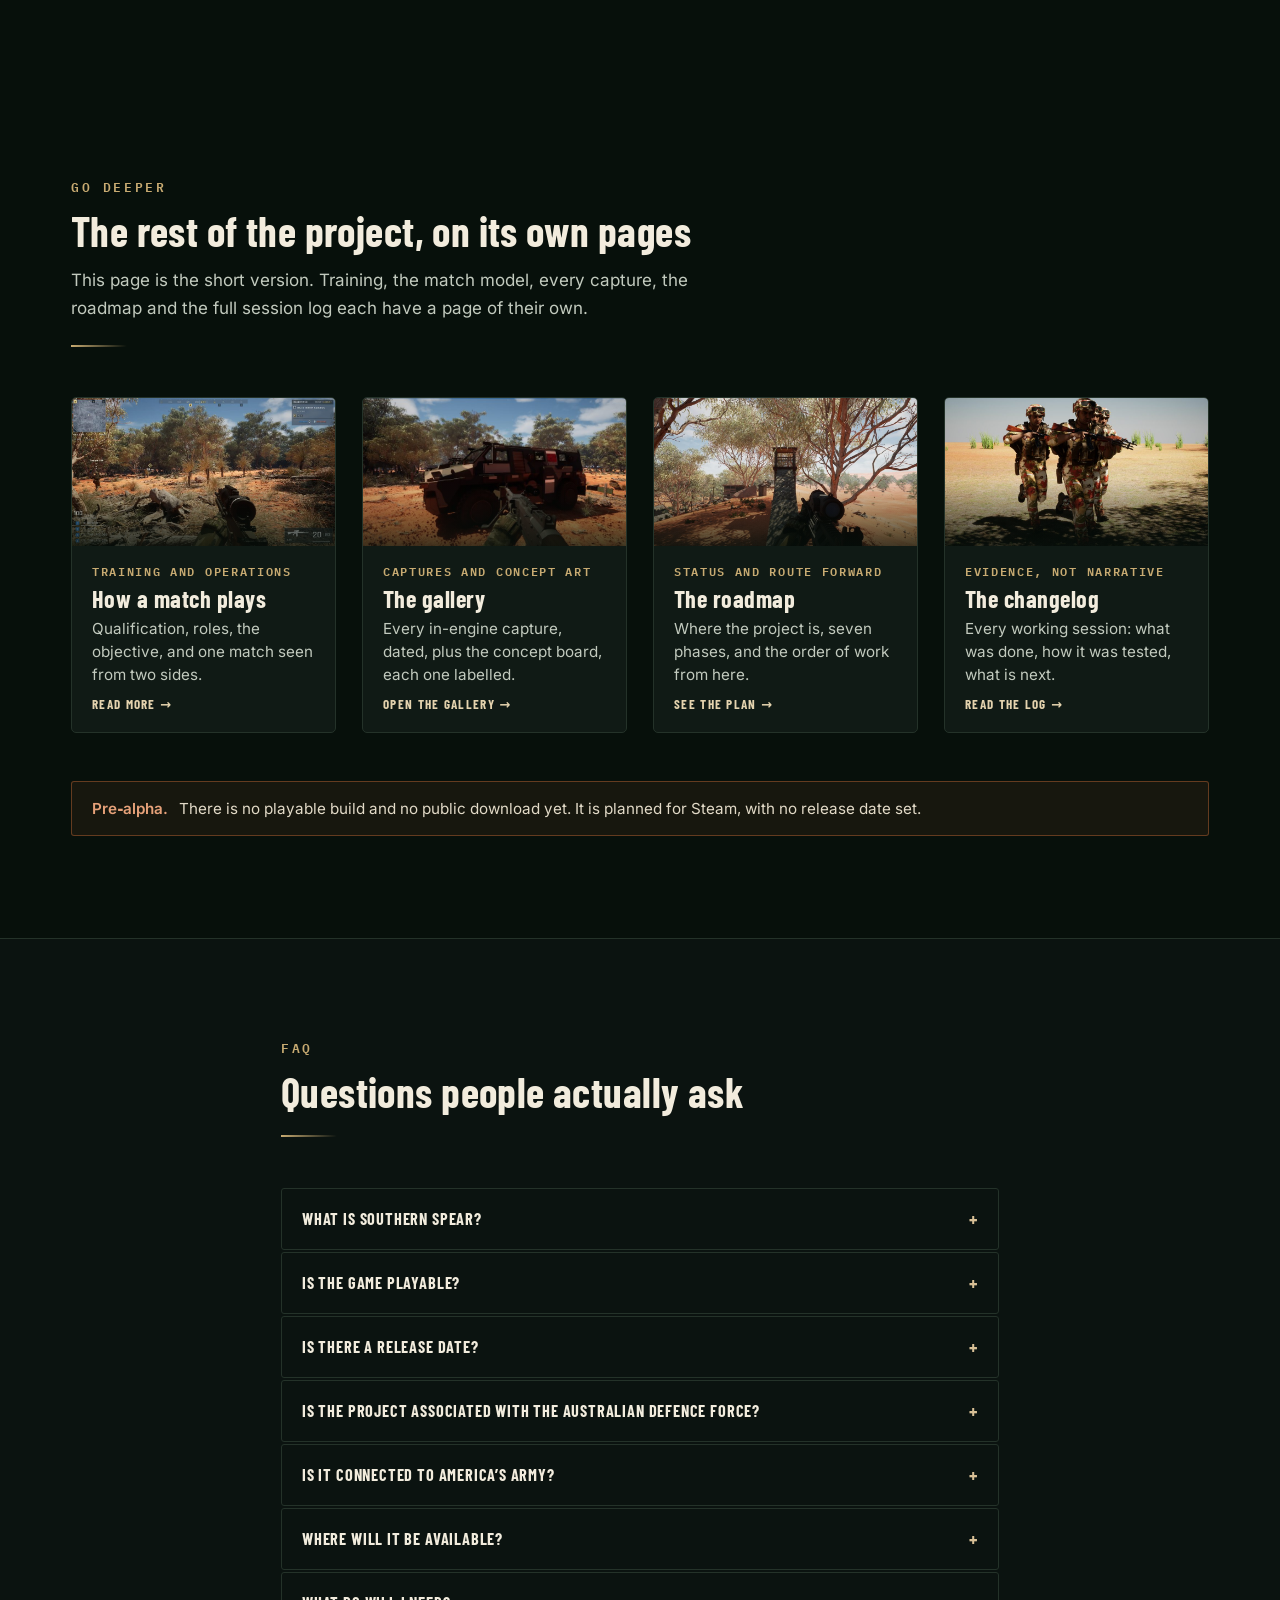
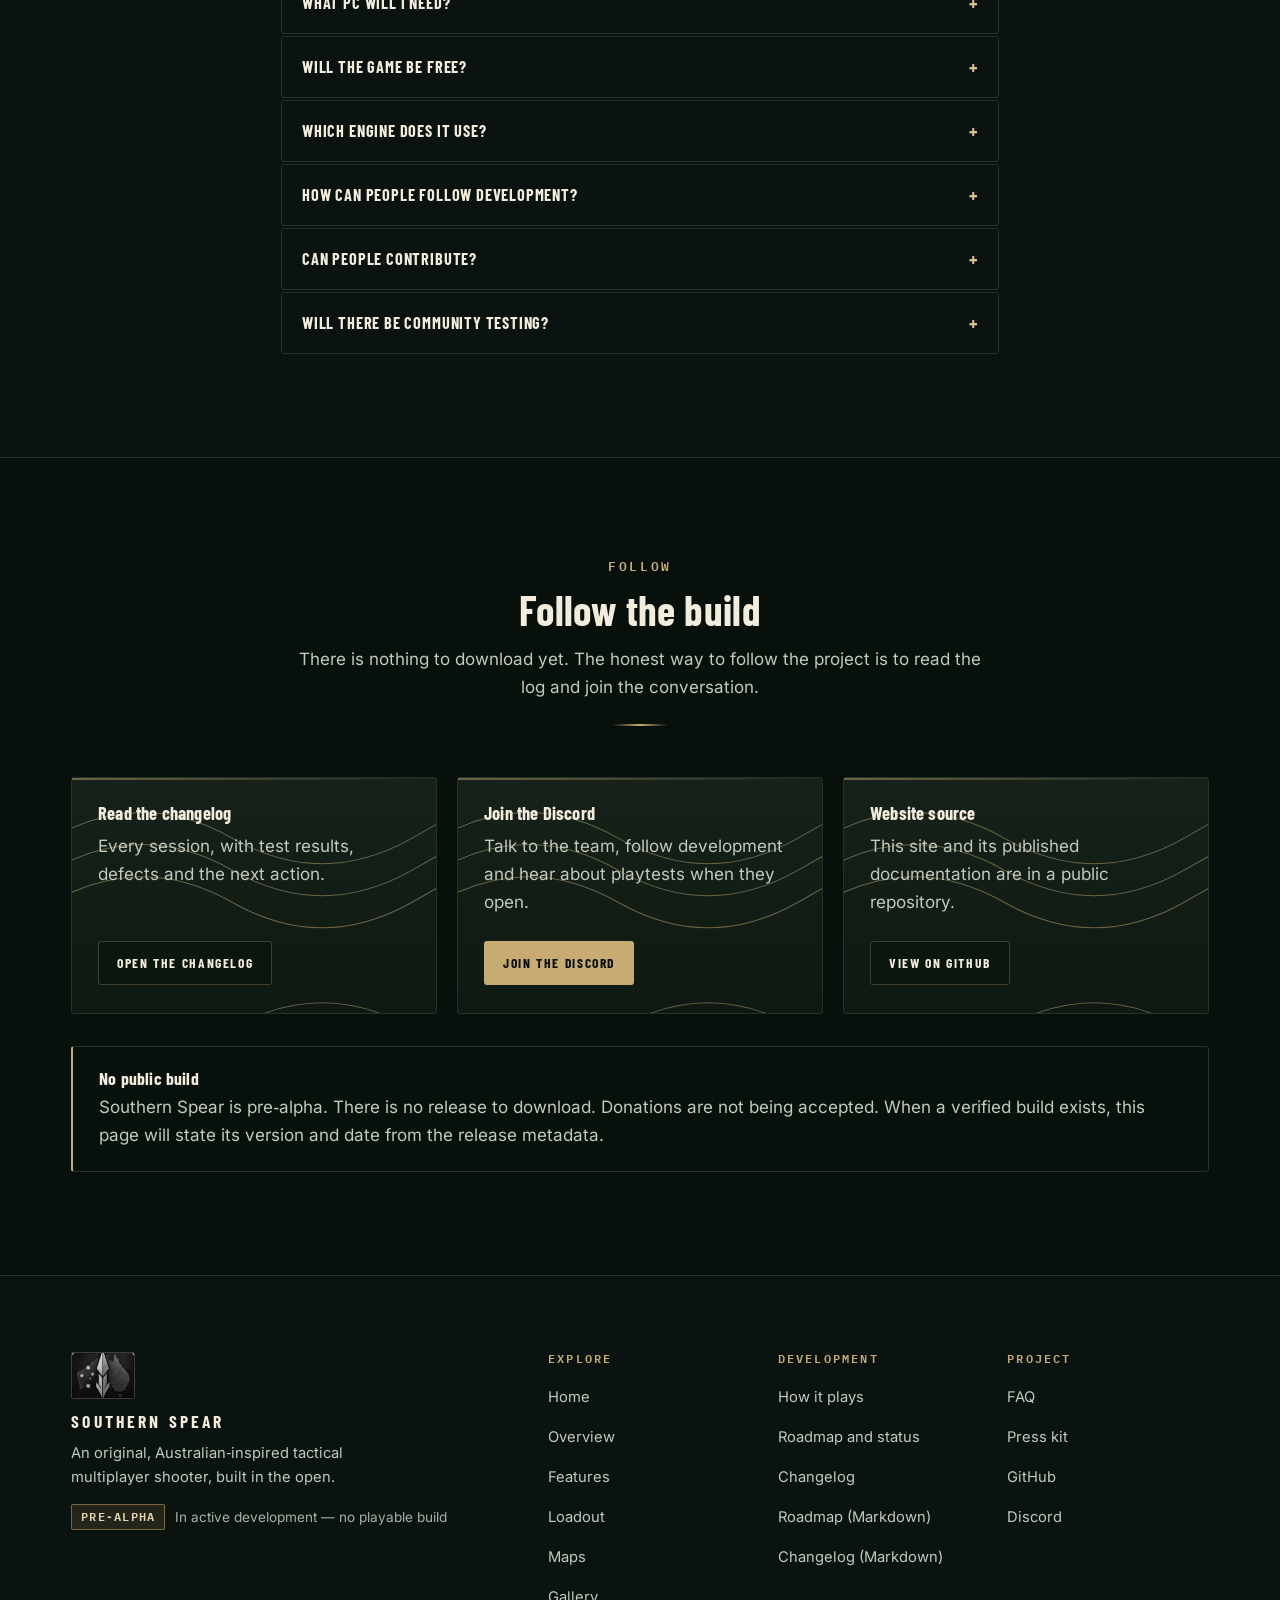
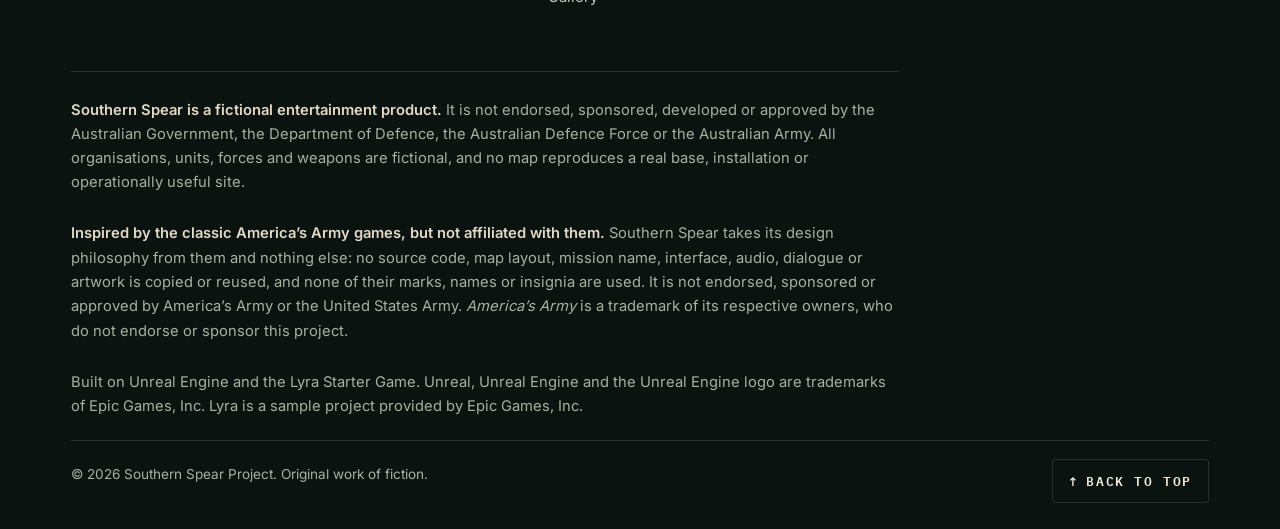
==== commit d6f524e8: "Publish site from SouthernSpear 0366a9f9" ====
--- a/index.html
+++ b/index.html
@@ -103,11 +103,11 @@
       <ul class="primary-nav__list">
         <li><a href="#overview">Overview</a></li>
         <li><a href="#features">Features</a></li>
-        <li><a href="#training">Training</a></li>
-        <li><a href="#operations">Operations</a></li>
         <li><a href="#loadout">Loadout</a></li>
-        <li><a href="#development">Development</a></li>
-        <li><a href="#roadmap">Roadmap</a></li>
+        <li><a href="#maps">Maps</a></li>
+        <li><a href="how-it-plays.html">How it plays</a></li>
+        <li><a href="gallery.html">Gallery</a></li>
+        <li><a href="roadmap.html">Roadmap</a></li>
         <li><a href="changelog.html">Changelog</a></li>
         <li><a href="#faq">FAQ</a></li>
       </ul>
@@ -176,8 +176,8 @@
           Built around teamwork, training, communication and objective&#8209;focused infantry combat.
         </p>
         <div class="hero__actions">
-          <a class="btn btn--brass btn--lg" href="#development">Explore Development</a>
-          <a class="btn btn--outline btn--lg" href="#roadmap">View Roadmap</a>
+          <a class="btn btn--brass btn--lg" href="roadmap.html">Explore Development</a>
+          <a class="btn btn--outline btn--lg" href="roadmap.html">View Roadmap</a>
           <a class="btn btn--quiet btn--lg" href="https://github.com/theantipopau/southernspear-site" rel="noopener">
             GitHub <span class="u-visually-hidden">repository for this website</span>
           </a>
@@ -198,36 +198,38 @@
         <p class="eyebrow">In the engine</p>
         <h2 id="in-engine-title" class="section__title">What it looks like today</h2>
         <p class="section__lede">
-          Straight from the pre&#8209;alpha build, no mock&#8209;ups: Unreal Engine 5.8, the A25 in a first&#8209;person
-          hold, the red&#8209;earth country of Red Gum, and the new HUD. Work in progress, captured
-          6&nbsp;October&nbsp;2026.
+          Straight from the pre&#8209;alpha build, no mock&#8209;ups: Unreal Engine 5.8, the red&#8209;earth country of
+          Red Gum, the Bushmaster patrol vehicles at the drop&#8209;off, and the new MAG58 light support gun. Work in
+          progress, captured 20&nbsp;October&nbsp;2026.
         </p>
       </header>
       <div class="inengine">
         <button class="inengine__main" type="button"
-                data-lightbox-src="assets/screenshots/shot-redgum-a25-hud-1920.jpg"
-                data-lightbox-alt="First-person view through gum trees and spinifex on the red earth of Red Gum, an A25 marksman rifle held two-handed at the bottom right and a teammate running ahead, with the compass, minimap, objectives panel, health, squad roster and A25 ammunition on screen."
-                data-lightbox-caption="Red Gum with the A25 and the new HUD &mdash; in-engine capture, pre-alpha build, 6 Oct 2026.">
+                data-lightbox-src="assets/screenshots/shot-redgum-bushmasters-mag58-1920.jpg"
+                data-lightbox-alt="First-person view across red earth towards two camouflaged Bushmaster protected mobility vehicles parked with their lights off, a timber shack beside them and gum trees behind, an MAG58 light support gun with a bipod held at the bottom right."
+                data-lightbox-caption="Red Gum, the Bushmasters at the drop&#8209;off, with the MAG58 &mdash; in-engine capture, pre-alpha build, 20 Oct 2026.">
           <picture>
-            <source type="image/avif" srcset="assets/screenshots/shot-redgum-a25-hud-960.avif 960w, assets/screenshots/shot-redgum-a25-hud-1920.avif 1920w" sizes="(max-width: 900px) 92vw, 760px">
-            <source type="image/webp" srcset="assets/screenshots/shot-redgum-a25-hud-960.webp 960w, assets/screenshots/shot-redgum-a25-hud-1920.webp 1920w" sizes="(max-width: 900px) 92vw, 760px">
-            <img src="assets/screenshots/shot-redgum-a25-hud-1920.jpg" width="1920" height="1080" loading="lazy" decoding="async"
-                 alt="First-person view through gum trees and spinifex on the red earth of Red Gum, an A25 marksman rifle held two-handed at the bottom right and a teammate running ahead, with the compass, minimap, objectives panel, health, squad roster and A25 ammunition on screen.">
+            <source type="image/avif" srcset="assets/screenshots/shot-redgum-bushmasters-mag58-960.avif 960w, assets/screenshots/shot-redgum-bushmasters-mag58-1920.avif 1600w" sizes="(max-width: 900px) 92vw, 760px">
+            <source type="image/webp" srcset="assets/screenshots/shot-redgum-bushmasters-mag58-960.webp 960w, assets/screenshots/shot-redgum-bushmasters-mag58-1920.webp 1600w" sizes="(max-width: 900px) 92vw, 760px">
+            <img src="assets/screenshots/shot-redgum-bushmasters-mag58-1920.jpg" width="1600" height="682" loading="lazy" decoding="async"
+                 alt="First-person view across red earth towards two camouflaged Bushmaster protected mobility vehicles parked with their lights off, a timber shack beside them and gum trees behind, an MAG58 light support gun with a bipod held at the bottom right.">
           </picture>
           <span class="showcase__zoom" aria-hidden="true">View larger</span>
         </button>
         <div class="inengine__side">
           <figure class="inengine__clip">
-            <img src="assets/screenshots/shot-gameplay-fire.webp" width="800" height="450" loading="lazy" decoding="async"
-                 alt="A short looping clip from first person: the A88 fires across a red-earth clearing, with muzzle flash and a tracer, and the ammunition count falling.">
-            <figcaption>Firing the A88 &mdash; a short loop from the build, no audio.</figcaption>
+            <img src="assets/screenshots/shot-redgum-approach.webp" width="800" height="341" loading="lazy" decoding="async"
+                 alt="A short looping clip from first person: walking across a red-earth clearing towards two Bushmaster vehicles parked with their lights off, an MAG58 held at the bottom right.">
+            <figcaption>Walking up to the Bushmasters &mdash; a short loop from the build, no audio, not real time.</figcaption>
           </figure>
           <ul class="inengine__facts" role="list">
+            <li><strong>A second support gun</strong>: the MAG58 beside the A89 for the machine gunner, ironsights only</li>
+            <li><strong>A living map</strong>: Australian birdsong, wind, distant fighting and passing aircraft, set up once for every map</li>
             <li><strong>A new HUD</strong>: compass, minimap, objectives, squad roster and ammunition</li>
             <li><strong>Recoil and zero</strong> derived from the cartridge, mass and published data</li>
             <li><strong>Seven maps</strong> at different stages, two of them in the game</li>
           </ul>
-          <a class="btn btn--outline" href="#media">More captures</a>
+          <a class="btn btn--outline" href="gallery.html">More captures</a>
         </div>
       </div>
     </div>
@@ -361,7 +363,7 @@
               <li>Field skills, including medic and identification training</li>
               <li>Leadership strictly gated behind prerequisites</li>
             </ul>
-            <p class="pillar__link"><a href="#training">See the training framework<span class="u-visually-hidden"> in detail</span></a> &middot; <a href="#loadout">See the weapons<span class="u-visually-hidden"> these qualifications use</span></a></p>
+            <p class="pillar__link"><a href="how-it-plays.html#training">See the training framework<span class="u-visually-hidden"> in detail</span></a> &middot; <a href="#loadout">See the weapons<span class="u-visually-hidden"> these qualifications use</span></a></p>
           </div>
         </article>
 
@@ -379,7 +381,7 @@
               <li>Radio procedure and tactical communication as first-class systems</li>
               <li>Role&#8209;based sections with data&#8209;driven limits</li>
             </ul>
-            <p class="pillar__link"><a href="#operations">See the operations model<span class="u-visually-hidden"> in detail</span></a></p>
+            <p class="pillar__link"><a href="how-it-plays.html#operations">See the operations model<span class="u-visually-hidden"> in detail</span></a></p>
           </div>
         </article>
 
@@ -416,145 +418,6 @@
             </ul>
             <p class="pillar__link"><a href="#maps">See the maps<span class="u-visually-hidden"> in detail</span></a></p>
           </div>
-        </article>
-      </div>
-    </div>
-  </section>
-
-  <!-- ========================= TRAINING ========================= -->
-  <section class="section" id="training" aria-labelledby="training-title">
-    <div class="shell">
-      <header class="section__head">
-        <p class="eyebrow">Train</p>
-        <h2 id="training-title" class="section__title">Training and qualification framework</h2>
-        <p class="section__lede">
-          Five modules, each granting specific roles. Leadership cannot be reached by skill alone in a
-          firing range, and a qualification you have earned is never invalidated by a server being down.
-        </p>
-      </header>
-
-      <ol class="module-list">
-        <li class="module">
-          <p class="module__num" aria-hidden="true">01</p>
-          <div>
-            <h3 class="module__title">Induction</h3>
-            <p class="module__grants">Grants basic rifleman access</p>
-            <p>Movement, interaction, HUD, stance, communication and rules of engagement.</p>
-          </div>
-        </li>
-        <li class="module">
-          <p class="module__num" aria-hidden="true">02</p>
-          <div>
-            <h3 class="module__title">Weapons Qualification</h3>
-            <p class="module__grants">Grants Automatic Rifleman, Marksman</p>
-            <p>Familiarisation, controlled pairs, supported firing, reloading and fire&#8209;mode selection. Scored.</p>
-          </div>
-        </li>
-        <li class="module">
-          <p class="module__num" aria-hidden="true">03</p>
-          <div>
-            <h3 class="module__title">Support Weapons Qualification</h3>
-            <p class="module__grants">Grants Section Support Gunner</p>
-            <p>Bipod handling, deployment, suppression and ammunition management. Scored.</p>
-          </div>
-        </li>
-        <li class="module">
-          <p class="module__num" aria-hidden="true">04</p>
-          <div>
-            <h3 class="module__title">Field Skills</h3>
-            <p class="module__grants">Grants Medic</p>
-            <p>Navigation, observation, friendly and opposing identification, objective interaction and basic medical treatment.</p>
-          </div>
-        </li>
-        <li class="module">
-          <p class="module__num" aria-hidden="true">05</p>
-          <div>
-            <h3 class="module__title">Leadership Qualification</h3>
-            <p class="module__grants">Grants Fireteam Leader, Section Commander</p>
-            <p>Fireteam command, waypoint and order placement, radio procedure and objective planning.</p>
-          </div>
-        </li>
-      </ol>
-
-      <div class="card-grid card-grid--3">
-        <article class="card">
-          <h3 class="card__title">Role prerequisites</h3>
-          <p>Rifleman and Grenadier are open after Induction. Support Gunner, Marksman and Medic are limited to two per section. Fireteam Leaders and Section Commanders are limited to one per fireteam and section.</p>
-        </article>
-        <article class="card">
-          <h3 class="card__title">Read silhouettes, not colours</h3>
-          <p>Identification training is explicit, because contextual appearance is only safe if players are trained to read silhouettes and insignia rather than colour.</p>
-        </article>
-        <article class="card">
-          <h3 class="card__title">Stated failure conditions</h3>
-          <p>Failure conditions are stated clearly before an exercise starts, and accessibility options are available throughout.</p>
-        </article>
-      </div>
-    </div>
-  </section>
-
-  <!-- ========================= OPERATIONS ========================= -->
-  <section class="section section--band" id="operations" aria-labelledby="operations-title">
-    <div class="shell">
-      <header class="section__head">
-        <p class="eyebrow">Operate</p>
-        <h2 id="operations-title" class="section__title">One match, two perspectives</h2>
-        <p class="section__lede">
-          Both teams are mechanically identical. Only the presentation differs, and only per viewer.
-        </p>
-      </header>
-
-      <div class="mirror" role="img"
-           aria-label="Diagram. On Team One's screen, Team One appears as 3 ACR and Team Two appears as the Murasian Armed Forces. On Team Two's screen the arrangement is exactly reversed. Both teams are mechanically identical.">
-        <div class="mirror__side">
-          <p class="mirror__who">Team One&rsquo;s screen</p>
-          <p class="chip chip--friendly"><span class="chip__key">Team One</span> 3 ACR</p>
-          <p class="chip chip--opposing"><span class="chip__key">Team Two</span> MAF</p>
-        </div>
-        <p class="mirror__axis" aria-hidden="true"><span>Same match</span></p>
-        <div class="mirror__side">
-          <p class="mirror__who">Team Two&rsquo;s screen</p>
-          <p class="chip chip--friendly"><span class="chip__key">Team Two</span> 3 ACR</p>
-          <p class="chip chip--opposing"><span class="chip__key">Team One</span> MAF</p>
-        </div>
-      </div>
-
-      <div class="faction-grid">
-        <article class="faction faction--friendly">
-          <p class="faction__label">How you see your own team</p>
-          <h3 class="faction__title">3rd Battalion, Australian Commonwealth Regiment</h3>
-          <p>Conventional infantry of the fictional Commonwealth Land Service.</p>
-          <dl class="kv">
-            <div><dt>Primary weapon</dt><dd>A88 Standard Service Rifle</dd></div>
-            <div><dt>Uniform</dt><dd>CMECU</dd></div>
-            <div><dt>Organisation</dt><dd>Commonwealth Defence Service</dd></div>
-          </dl>
-        </article>
-        <article class="faction faction--opposing">
-          <p class="faction__label">How you see the opposing team</p>
-          <h3 class="faction__title">Murasian Armed Forces</h3>
-          <p>A fictional, competent conventional army with original red&#8209;earth camouflage, insignia and equipment.</p>
-          <dl class="kv">
-            <div><dt>Balance</dt><dd>Mechanically equivalent weapons</dd></div>
-            <div><dt>Characters</dt><dd>Identical gameplay hitboxes</dd></div>
-            <div><dt>Difference</dt><dd>Cosmetic, per viewer only</dd></div>
-          </dl>
-        </article>
-      </div>
-
-      <p class="callout">
-        The swap is decided on each player&rsquo;s own machine and never touches gameplay: damage, movement
-        and hitboxes are the same for everyone. All units and forces are fictional.
-      </p>
-
-      <div class="card-grid card-grid--2">
-        <article class="card">
-          <h3 class="card__title">Objective Assault</h3>
-          <p>Sequential or parallel objectives; attackers take, defenders hold; limited respawns or round&#8209;based elimination.</p>
-        </article>
-        <article class="card">
-          <h3 class="card__title">Secure and Hold</h3>
-          <p>Capture and hold tactical locations, with ticket or round&#8209;based scoring.</p>
         </article>
       </div>
     </div>
@@ -630,6 +493,24 @@
         </li>
         <li class="weapon">
           <button class="weapon__frame" type="button"
+                  data-lightbox-src="assets/screenshots/shot-weapon-mag58-1920.jpg"
+                  data-lightbox-alt="First-person view of the MAG58, a belt-fed light support gun with a bipod, held at the bottom right over red earth and gum trees."
+                  data-lightbox-caption="MAG58 light support gun &mdash; in-engine first-person capture from the pre-alpha build, 20 Oct 2026.">
+            <picture>
+              <source type="image/avif" srcset="assets/screenshots/shot-weapon-mag58-960.avif 960w, assets/screenshots/shot-weapon-mag58-1920.avif 1213w" sizes="(max-width: 700px) 92vw, 560px">
+              <source type="image/webp" srcset="assets/screenshots/shot-weapon-mag58-960.webp 960w, assets/screenshots/shot-weapon-mag58-1920.webp 1213w" sizes="(max-width: 700px) 92vw, 560px">
+              <img src="assets/screenshots/shot-weapon-mag58-960.jpg" width="1213" height="682" loading="lazy" decoding="async" alt="First-person view of the MAG58, a belt-fed light support gun with a bipod, held at the bottom right over red earth and gum trees.">
+            </picture>
+            <span class="showcase__zoom" aria-hidden="true">View larger</span>
+          </button>
+          <div class="weapon__body">
+            <h3 class="weapon__name">MAG58 Light Support Gun</h3>
+            <p class="weapon__role">The machine gunner's second choice beside the A89: a belt-fed gun with its own recorded shot. Provisional: the hold, reload and numbers are not final.</p>
+            <dl class="kv"><div><dt>Unlocks</dt><dd>Machine Gunner (choice on the class screen)</dd></div><div><dt>Handling</dt><dd>Bipod; ironsights only</dd></div><div><dt>Muzzle speed</dt><dd>840 m/s (provisional)</dd></div></dl>
+          </div>
+        </li>
+        <li class="weapon">
+          <button class="weapon__frame" type="button"
                   data-lightbox-src="assets/screenshots/shot-weapon-a4-1920.jpg"
                   data-lightbox-alt="In-engine view of the A4: a black carbine with a rail handguard, combat optic and a 30-round magazine."
                   data-lightbox-caption="A4 Carbine &mdash; in-engine model view from the pre-alpha build. A presentation view, not gameplay.">
@@ -759,8 +640,8 @@
       <p class="section__note">
         These are presentation views of the pre&#8209;alpha models, not gameplay captures, and final art
         may differ. The MAF weapons belong to the fictional Murasian Armed Forces. See the
-        <a href="#development">development status</a> for where the work actually is, and the
-        <a href="#training">training framework</a> for what each weapon unlocks.
+        <a href="roadmap.html">development status</a> for where the work actually is, and the
+        <a href="how-it-plays.html#training">training framework</a> for what each weapon unlocks.
       </p>
     </div>
   </section>
@@ -786,7 +667,9 @@
           <h3 class="map-card__name">Red Gum Station</h3>
           <p class="map-card__terrain">Large outback station</p>
           <p>A 1 km landscape of open paddocks, gum&#8209;tree lines, fences and a homestead. It is the
-          long approach and the open ground between cover &mdash; the case the smaller maps cannot test.</p>
+          long approach and the open ground between cover &mdash; the case the smaller maps cannot test. It now has a
+          second shack, a roadside checkpoint, a drop&#8209;off camp at each end with parked patrol vehicles
+          (the viewer&rsquo;s side sees Bushmasters, the other side a GAZ Tigr) and a soundscape of its own.</p>
           <dl class="map-card__meta">
             <div><dt>Engagement</dt><dd>Long approach, open ground between cover</dd></div>
             <div><dt>State</dt><dd>In the game, the first playable map &mdash; and, once measured,
@@ -936,212 +819,48 @@
     </div>
   </section>
 
-  <!-- =========================== MEDIA =========================== -->
-  <section class="section section--band" id="media" aria-labelledby="media-title">
+  <!-- ====================== GO DEEPER ====================== -->
+  <section class="section" id="explore" aria-labelledby="explore-title">
     <div class="shell">
       <header class="section__head">
-        <p class="eyebrow">Media</p>
-        <h2 id="media-title" class="section__title">From the build, and the concept board</h2>
+        <p class="eyebrow">Go deeper</p>
+        <h2 id="explore-title" class="section__title">The rest of the project, on its own pages</h2>
         <p class="section__lede">
-          Captures from the pre&#8209;alpha build come first, each labelled with the map, the date and the
-          session it came from. Below them is the project&rsquo;s approved title&#8209;screen design and
-          concept art: the intended visual direction, <strong>not</strong> gameplay.
+          This page is the short version. Training, the match model, every capture, the roadmap and the full
+          session log each have a page of their own.
         </p>
       </header>
-
-      <div class="captures" id="captures">
-        <h3 class="subhead">In&#8209;engine captures</h3>
-        <!-- Rendered by site.js from data/screenshots.json, which
-             Tools/build_site_assets.py writes from Docs/images/screenshots/. -->
-        <div id="capture-gallery" class="captures__body" aria-busy="true">
-          <p class="captures__empty">
-            No in&#8209;engine captures have been published yet. When they are, they appear here, captioned
-            with the map, the capture date and the development session, and marked as work in progress.
-          </p>
-        </div>
-      </div>
-
-      <h3 class="subhead">Title screen artwork</h3>
-
-      <figure class="showcase">
-        <button class="showcase__frame" type="button"
-                data-lightbox-src="assets/concepts/main-menu-concept-01.jpg"
-                data-lightbox-alt="Southern Spear title-screen artwork: a soldier in camouflage stands on a rocky outcrop above a red-earth valley at sunset, with a brass emblem of Australia, the Southern Cross and a spear above the words Southern Spear."
-                data-lightbox-caption="Title screen artwork &mdash; the approved front-end design, not captured gameplay.">
-          <picture>
-            <source type="image/avif" srcset="assets/concepts/main-menu-concept-01.avif">
-            <source type="image/webp" srcset="assets/concepts/main-menu-concept-01.webp">
-            <img src="assets/concepts/main-menu-concept-01.jpg" width="1536" height="1024" loading="lazy" decoding="async"
-                 alt="Southern Spear title-screen artwork: a soldier in camouflage stands on a rocky outcrop above a red-earth valley at sunset, with a brass emblem of Australia, the Southern Cross and a spear above the words Southern Spear.">
-          </picture>
-          <span class="showcase__zoom" aria-hidden="true">View larger</span>
-        </button>
-        <figcaption>
-          <span class="badge badge--concept">Title screen artwork</span>
-          <span class="showcase__caption-text">Intended visual direction for the front end. The emblem and wordmark are approved brand assets; they are not a screenshot of a working interface.</span>
-        </figcaption>
-      </figure>
-
-      <h3 class="subhead">Title screen and environment concepts</h3>
-      <ul class="gallery" role="list">
-        <li class="gallery__item">
-          <button class="gallery__btn" type="button"
-                  data-lightbox-src="assets/concepts/loading-screen-concept-01.jpg"
-                  data-lightbox-alt="Southern Spear loading screen design: a soldier in camouflage on a rocky ledge above a wide red-earth valley, with the brass emblem and the words Southern Spear centred in the frame and menu-style labels in the top corners."
-                  data-lightbox-caption="Loading screen design &mdash; variant frame of the approved title&#8209;screen artwork. The corner labels are part of the art.">
-            <picture>
-              <source type="image/avif" srcset="assets/concepts/loading-screen-concept-01.avif">
-              <source type="image/webp" srcset="assets/concepts/loading-screen-concept-01.webp">
-              <img src="assets/concepts/loading-screen-concept-01.jpg" width="1536" height="1024" loading="lazy" decoding="async"
-                   alt="Loading screen concept: a soldier above a red-earth valley with the brass emblem and the words Southern Spear centred in the frame.">
-            </picture>
-            <span class="gallery__meta"><span class="badge badge--concept">Concept</span> Loading screen design</span>
-          </button>
-        </li>
-        <li class="gallery__item">
-          <button class="gallery__btn" type="button"
-                  data-lightbox-src="assets/concepts/concept-art-01.jpg"
-                  data-lightbox-alt="Environment concept art: a wide Australian outback vista under a cool grey-blue sky, with red-brown ridges, scattered eucalypt and a dark foreground of scrub and rock."
-                  data-lightbox-caption="Environment concept &mdash; intended art direction for open terrain. Not captured gameplay.">
-            <picture>
-              <source type="image/avif" srcset="assets/concepts/concept-art-01.avif">
-              <source type="image/webp" srcset="assets/concepts/concept-art-01.webp">
-              <img src="assets/concepts/concept-art-01.jpg" width="1536" height="1024" loading="lazy" decoding="async"
-                   alt="Environment concept: a wide outback vista of red-brown ridges and scattered eucalypt under a cool grey-blue sky.">
-            </picture>
-            <span class="gallery__meta"><span class="badge badge--concept">Concept</span> Open terrain</span>
-          </button>
-        </li>
-        <li class="gallery__item gallery__item--wide">
-          <button class="gallery__btn" type="button"
-                  data-lightbox-src="assets/concepts/concept-art-02.jpg"
-                  data-lightbox-alt="Environment concept art in a wide cinematic format: a low horizon beneath a large pale sky, layered ridgelines receding into haze, and dark silhouetted ground in the foreground."
-                  data-lightbox-caption="Environment concept &mdash; intended art direction for long sightlines. Not captured gameplay.">
-            <picture>
-              <source type="image/avif" srcset="assets/concepts/concept-art-02.avif">
-              <source type="image/webp" srcset="assets/concepts/concept-art-02.webp">
-              <img src="assets/concepts/concept-art-02.jpg" width="1672" height="941" loading="lazy" decoding="async"
-                   alt="Environment concept: a low horizon beneath a large pale sky, layered ridgelines receding into haze above dark silhouetted ground.">
-            </picture>
-            <span class="gallery__meta"><span class="badge badge--concept">Concept</span> Long sightlines</span>
-          </button>
-        </li>
-        <li class="gallery__item">
-          <button class="gallery__btn" type="button"
-                  data-lightbox-src="assets/concepts/environment-detail-01.jpg"
-                  data-lightbox-alt="Detail crop from the main menu artwork: a soldier in camouflage on a rocky ledge above a wide red-earth valley with a dry creek line, eucalyptus in the foreground and low sun flare."
-                  data-lightbox-caption="Detail crop &mdash; taken from the main menu artwork.">
-            <picture>
-              <source type="image/avif" srcset="assets/concepts/environment-detail-01.avif">
-              <source type="image/webp" srcset="assets/concepts/environment-detail-01.webp">
-              <img src="assets/concepts/environment-detail-01.jpg" width="768" height="512" loading="lazy" decoding="async"
-                   alt="Detail crop: a soldier above a wide red-earth valley with a dry creek line and eucalyptus, lit by low sun.">
-            </picture>
-            <span class="gallery__meta"><span class="badge badge--concept">Concept</span> Valley detail</span>
-          </button>
-        </li>
-        <li class="gallery__item gallery__item--wide">
-          <button class="gallery__btn" type="button"
-                  data-lightbox-src="assets/concepts/environment-detail-02.jpg"
-                  data-lightbox-alt="Detail crop from the main menu artwork: a red rock gorge and river bend in the foreground, with layered mesas and a burning orange sky behind."
-                  data-lightbox-caption="Detail crop &mdash; taken from the main menu artwork.">
-            <picture>
-              <source type="image/avif" srcset="assets/concepts/environment-detail-02.avif">
-              <source type="image/webp" srcset="assets/concepts/environment-detail-02.webp">
-              <img src="assets/concepts/environment-detail-02.jpg" width="768" height="432" loading="lazy" decoding="async"
-                   alt="Detail crop: a red rock gorge and river bend with layered mesas under an orange sky.">
-            </picture>
-            <span class="gallery__meta"><span class="badge badge--concept">Concept</span> Gorge and mesas</span>
-          </button>
-        </li>
-        <li class="gallery__item">
-          <div class="gallery__static">
-            <img src="assets/brand/southern-spear-emblem-256.png" width="256" height="188" loading="lazy" decoding="async"
-                 alt="Southern Spear emblem: a spear head over a map of Australia marked with the Southern Cross, on topographic contour lines in a brass frame.">
-            <span class="gallery__meta"><span class="badge">Brand</span> Emblem</span>
-          </div>
+      <ul class="explore" role="list">
+        <li class="explore__item reveal">
+          <a class="explore__card" href="how-it-plays.html">
+            <span class="explore__img"><img src="assets/screenshots/shot-redgum-a25-hud-960.jpg" width="960" height="409" loading="lazy" decoding="async" alt="A first-person view in the build with the new HUD: compass, objectives and ammunition."></span>
+            <span class="explore__body"><span class="explore__kicker">Training and operations</span><strong class="explore__title">How a match plays</strong>
+              <span class="explore__text">Qualification, roles, the objective, and one match seen from two sides.</span><span class="explore__go" aria-hidden="true">Read more &rarr;</span></span>
+          </a>
+        </li>
+        <li class="explore__item reveal">
+          <a class="explore__card" href="gallery.html">
+            <span class="explore__img"><img src="assets/screenshots/shot-redgum-bushmasters-960.jpg" width="960" height="409" loading="lazy" decoding="async" alt="Two camouflaged Bushmaster vehicles parked on red earth at the Red Gum drop-off."></span>
+            <span class="explore__body"><span class="explore__kicker">Captures and concept art</span><strong class="explore__title">The gallery</strong>
+              <span class="explore__text">Every in-engine capture, dated, plus the concept board, each one labelled.</span><span class="explore__go" aria-hidden="true">Open the gallery &rarr;</span></span>
+          </a>
+        </li>
+        <li class="explore__item reveal">
+          <a class="explore__card" href="roadmap.html">
+            <span class="explore__img"><img src="assets/screenshots/shot-dryriver-watchtower-960.jpg" width="960" height="409" loading="lazy" decoding="async" alt="A watchtower on the Dry River map in the build."></span>
+            <span class="explore__body"><span class="explore__kicker">Status and route forward</span><strong class="explore__title">The roadmap</strong>
+              <span class="explore__text">Where the project is, seven phases, and the order of work from here.</span><span class="explore__go" aria-hidden="true">See the plan &rarr;</span></span>
+          </a>
+        </li>
+        <li class="explore__item reveal">
+          <a class="explore__card" href="changelog.html">
+            <span class="explore__img"><img src="assets/screenshots/shot-maf-patrol-960.jpg" width="960" height="409" loading="lazy" decoding="async" alt="A Murasian Armed Forces patrol in the build."></span>
+            <span class="explore__body"><span class="explore__kicker">Evidence, not narrative</span><strong class="explore__title">The changelog</strong>
+              <span class="explore__text">Every working session: what was done, how it was tested, what is next.</span><span class="explore__go" aria-hidden="true">Read the log &rarr;</span></span>
+          </a>
         </li>
       </ul>
-      <p class="section__note">
-        Only images marked <strong>In&#8209;engine</strong> are captured from the game. Everything else in
-        this section is title&#8209;screen artwork or concept art produced outside the game, and is labelled
-        as such.
-      </p>
-    </div>
-  </section>
-
-  <!-- ======================= DEVELOPMENT ======================== -->
-  <section class="section" id="development" aria-labelledby="development-title">
-    <div class="shell">
-      <header class="section__head">
-        <p class="eyebrow">Development</p>
-        <h2 id="development-title" class="section__title">Where the project actually is</h2>          <p class="section__lede">
-            Everything below is read directly from the project&rsquo;s own roadmap and changelog. Nothing is
-            estimated or rounded for effect, and no completion percentage is shown because none is tracked.
-            Southern Spear is pre&#8209;alpha and is planned for Steam; no release date has been set.
-          </p>
-      </header>
-
-      <p class="prealpha-banner" role="note">
-        <strong>Pre&#8209;alpha.</strong> There is no playable build and no public download. Numbers below
-        describe internal development progress only.
-      </p>
-
-      <dl id="dev-pulse" class="pulse" aria-label="Development record, counted from the changelog" hidden></dl>
-
-      <div id="status" class="status-grid" aria-busy="true">
-        <p class="loading-note">Loading development status&hellip;</p>
-      </div>
-    </div>
-  </section>
-
-  <!-- ========================= ROADMAP ========================= -->
-  <section class="section section--band" id="roadmap" aria-labelledby="roadmap-title">
-    <div class="shell">
-      <header class="section__head">
-        <p class="eyebrow">Roadmap</p>
-        <h2 id="roadmap-title" class="section__title">Seven phases, one proven at a time</h2>
-        <p class="section__lede">
-          The project proves the expensive&#8209;to&#8209;get&#8209;wrong parts first: networking, team
-          presentation, authority and persistence. Art is deliberately deferred until the systems hold.
-        </p>
-      </header>
-
-      <nav id="roadmap-meter" class="roadmap-meter" aria-label="Roadmap phases at a glance" hidden></nav>
-
-      <div id="roadmap-phases" class="roadmap" aria-busy="true">
-        <p class="loading-note">Loading roadmap&hellip;</p>
-      </div>
-
-      <details class="doc-panel">
-        <summary>Read the full roadmap document</summary>
-        <div id="roadmap-doc" class="markdown-body"></div>
-      </details>
-    </div>
-  </section>
-
-  <!-- ==================== LATEST UPDATE (full log on changelog.html) ==================== -->
-  <section class="section" id="latest" aria-labelledby="latest-title">
-    <div class="shell">
-      <header class="section__head">
-        <p class="eyebrow">Changelog</p>
-        <h2 id="latest-title" class="section__title">The latest session</h2>
-        <p class="section__lede">
-          Every working session is recorded with what was completed, how it was tested, the risks and the
-          next action &mdash; evidence, not narrative. The newest entry is below; the
-          <a href="changelog.html">full changelog</a> carries every session, searchable and filtered.
-        </p>
-      </header>
-
-      <div id="latest-update" class="latest-update" aria-busy="true">
-        <p class="loading-note">Loading latest update&hellip;</p>
-      </div>
-
-      <p class="section__note">
-        Read every session, with search and category filters, on the
-        <a href="changelog.html">changelog page</a>. The log is also published as plain Markdown at
-        <a href="data/CHANGELOG.md">data/CHANGELOG.md</a>.
-      </p>
+      <p class="prealpha-banner" role="note"><strong>Pre&#8209;alpha.</strong> There is no playable build and no public download yet. It is planned for Steam, with no release date set.</p>
     </div>
   </section>
 
@@ -1349,20 +1068,19 @@
         <div>
           <h2 class="site-footer__heading">Explore</h2>
           <ul>
-            <li><a href="#overview">Overview</a></li>
-            <li><a href="#features">Features</a></li>
-            <li><a href="#training">Training</a></li>
-            <li><a href="#operations">Operations</a></li>
-            <li><a href="#loadout">Loadout</a></li>
-            <li><a href="#maps">Maps</a></li>
-            <li><a href="#media">Media</a></li>
+            <li><a href="index.html">Home</a></li>
+            <li><a href="index.html#overview">Overview</a></li>
+            <li><a href="index.html#features">Features</a></li>
+            <li><a href="index.html#loadout">Loadout</a></li>
+            <li><a href="index.html#maps">Maps</a></li>
+            <li><a href="gallery.html">Gallery</a></li>
           </ul>
         </div>
         <div>
           <h2 class="site-footer__heading">Development</h2>
           <ul>
-            <li><a href="#development">Status</a></li>
-            <li><a href="#roadmap">Roadmap</a></li>
+            <li><a href="how-it-plays.html">How it plays</a></li>
+            <li><a href="roadmap.html">Roadmap and status</a></li>
             <li><a href="changelog.html">Changelog</a></li>
             <li><a href="data/DEVELOPMENT_ROADMAP.md">Roadmap (Markdown)</a></li>
             <li><a href="data/CHANGELOG.md">Changelog (Markdown)</a></li>
@@ -1371,7 +1089,7 @@
         <div>
           <h2 class="site-footer__heading">Project</h2>
           <ul>
-            <li><a href="#faq">FAQ</a></li>
+            <li><a href="index.html#faq">FAQ</a></li>
             <li><a href="presskit.html">Press kit</a></li>
             <li><a href="https://github.com/theantipopau/southernspear-site" rel="noopener">GitHub</a></li>
             <li><a href="https://discord.gg/GHNCFQrDND" rel="noopener">Discord</a></li>
--- a/styles.css
+++ b/styles.css
@@ -501,8 +501,10 @@
 }
 .primary-nav__list a:hover { color: var(--sand-100); }
 .primary-nav__list a:hover::after { transform: scaleX(1); }
-.primary-nav__list a[aria-current="true"] { color: var(--brass-300); }
-.primary-nav__list a[aria-current="true"]::after { transform: scaleX(1); }
+.primary-nav__list a[aria-current="true"],
+.primary-nav__list a[aria-current="page"] { color: var(--brass-300); }
+.primary-nav__list a[aria-current="true"]::after,
+.primary-nav__list a[aria-current="page"]::after { transform: scaleX(1); }
 
 .primary-nav__aside { display: flex; align-items: center; gap: 8px; }
 
@@ -1538,7 +1540,7 @@
 /* --------------------------------------------------------------------------
    19. Scroll reveal — opt-in, and never a gate on content
    -------------------------------------------------------------------------- */
-.js .reveal { opacity: 0; transform: translateY(16px); transition: opacity var(--dur-slow) ease, transform var(--dur-slow) var(--ease); }
+.js .reveal { opacity: 0; transform: translateY(26px) scale(0.985); transition: opacity 820ms var(--ease), transform 820ms var(--ease); will-change: opacity, transform; }
 .js .reveal.is-in { opacity: 1; transform: none; }
 
 /* --------------------------------------------------------------------------
@@ -1613,3 +1615,75 @@
   .roadmap-meter__step--complete .roadmap-meter__bar,
   .roadmap-meter__step--progress .roadmap-meter__bar { background: CanvasText; }
 }
+
+/* --------------------------------------------------------------------------
+   22. Pages, motion and the "go deeper" components (Session 104, website pass)
+   -------------------------------------------------------------------------- */
+/* Page to page: a short cross-fade in browsers with cross-document view transitions, a normal load elsewhere.
+   The header is its own layer, so it holds still while the page behind it changes. */
+@view-transition { navigation: auto; }
+.site-header { view-transition-name: site-header; }
+::view-transition-old(root) { animation: 180ms ease-in both vt-out; }
+::view-transition-new(root) { animation: 360ms var(--ease) both vt-in; }
+@keyframes vt-out { to { opacity: 0; } }
+@keyframes vt-in { from { opacity: 0; transform: translateY(8px); } }
+
+/* Reading progress: a hairline under the header that fills as the page scrolls (scroll-driven, no JS). */
+@supports (animation-timeline: scroll()) {
+  .site-header::after {
+    content: ""; position: absolute; left: 0; right: 0; bottom: -1px; height: 2px;
+    background: linear-gradient(90deg, var(--brass-500), var(--sunset-500));
+    transform-origin: 0 50%; transform: scaleX(0);
+    animation: read-progress linear both; animation-timeline: scroll(root block);
+  }
+  @keyframes read-progress { to { transform: scaleX(1); } }
+}
+
+/* Interior pages open with the same soft rise as the hero copy. */
+.js .page-head .shell > * { animation: rise-in 700ms var(--ease) both; }
+.js .page-head .shell > :nth-child(2) { animation-delay: 70ms; }
+.js .page-head .shell > :nth-child(3) { animation-delay: 140ms; }
+.js .page-head .shell > :nth-child(4) { animation-delay: 210ms; }
+
+/* Buttons and links press in, rather than snap. */
+.btn { transition: background-color var(--dur) ease, border-color var(--dur) ease, color var(--dur) ease, transform var(--dur) var(--ease), box-shadow var(--dur) ease; }
+.btn:hover { transform: translateY(-2px); box-shadow: 0 12px 26px -14px rgba(200, 171, 114, 0.55); }
+.btn:active { transform: translateY(0); transition-duration: 60ms; }
+
+/* Go-deeper cards (home) */
+.explore { list-style: none; display: grid; grid-template-columns: repeat(auto-fit, minmax(min(100%, 230px), 1fr)); gap: clamp(16px, 2vw, 28px); margin: 0 0 clamp(28px, 4vw, 48px); padding: 0; }
+.explore__card {
+  display: flex; flex-direction: column; height: 100%;
+  border: 1px solid var(--line-soft); border-radius: var(--radius-lg); background: var(--ink-850);
+  color: inherit; text-decoration: none; overflow: hidden;
+  transition: border-color var(--dur) ease, transform 420ms var(--ease), box-shadow 420ms ease;
+}
+.explore__card:hover, .explore__card:focus-visible { border-color: var(--brass-400); transform: translateY(-5px); box-shadow: var(--shadow-lift); }
+.explore__img { display: block; aspect-ratio: 16 / 9; overflow: hidden; background: var(--ink-950); position: relative; }
+.explore__img::after { content: ""; position: absolute; inset: 0; background: linear-gradient(180deg, transparent 55%, rgba(7, 16, 11, 0.75)); }
+.explore__img img { width: 100%; height: 100%; object-fit: cover; transition: transform 900ms var(--ease); }
+.explore__card:hover .explore__img img { transform: scale(1.06); }
+.explore__body { display: grid; gap: 6px; padding: 18px 20px 20px; flex: 1; align-content: start; }
+.explore__kicker { font: 600 0.75rem/1.3 var(--font-mono); letter-spacing: 0.14em; text-transform: uppercase; color: var(--brass-500); }
+.explore__title { font: 700 1.5rem/1.1 var(--font-display); letter-spacing: 0.02em; color: var(--sand-100); }
+.explore__text { color: var(--sage-200); font-size: 0.95rem; line-height: 1.5; }
+.explore__go { margin-top: 6px; font: 600 0.82rem/1 var(--font-display); letter-spacing: 0.1em; text-transform: uppercase; color: var(--brass-300); transition: transform var(--dur) var(--ease); }
+.explore__card:hover .explore__go { transform: translateX(4px); }
+
+/* Route forward (roadmap page) */
+.route { list-style: none; margin: 0; padding: 0; display: grid; gap: 0; max-width: 820px; position: relative; }
+.route::before { content: ""; position: absolute; left: 21px; top: 22px; bottom: 22px; width: 1px; background: linear-gradient(180deg, var(--brass-500), var(--line-soft)); }
+.route__step { display: grid; grid-template-columns: 44px minmax(0, 1fr); gap: 20px; padding-bottom: clamp(20px, 3vw, 34px); position: relative; }
+.route__n { width: 44px; height: 44px; display: grid; place-items: center; border: 1px solid var(--brass-500); border-radius: 50%; background: var(--ink-900); color: var(--brass-300); font: 700 1.15rem/1 var(--font-display); position: relative; z-index: 1; }
+.route__step h3 { margin: 6px 0 4px; }
+.route__step p { margin: 0; color: var(--sage-200); max-width: 62ch; }
+
+.route-wrap { display: grid; grid-template-columns: minmax(0, 1fr); gap: clamp(24px, 4vw, 56px); align-items: start; }
+.route-fig { margin: 0; border: 1px solid var(--line-soft); border-radius: var(--radius-lg); overflow: hidden; background: var(--ink-850); box-shadow: var(--shadow-panel); }
+.route-fig img { width: 100%; height: auto; }
+.route-fig figcaption { padding: 12px 16px; font-size: 0.85rem; color: var(--sage-400); }
+@media (min-width: 960px) {
+  .route-wrap { grid-template-columns: minmax(0, 1fr) minmax(0, 1.1fr); }
+  .route-fig { order: 2; position: sticky; top: calc(var(--header-h) + 28px); }
+}
+
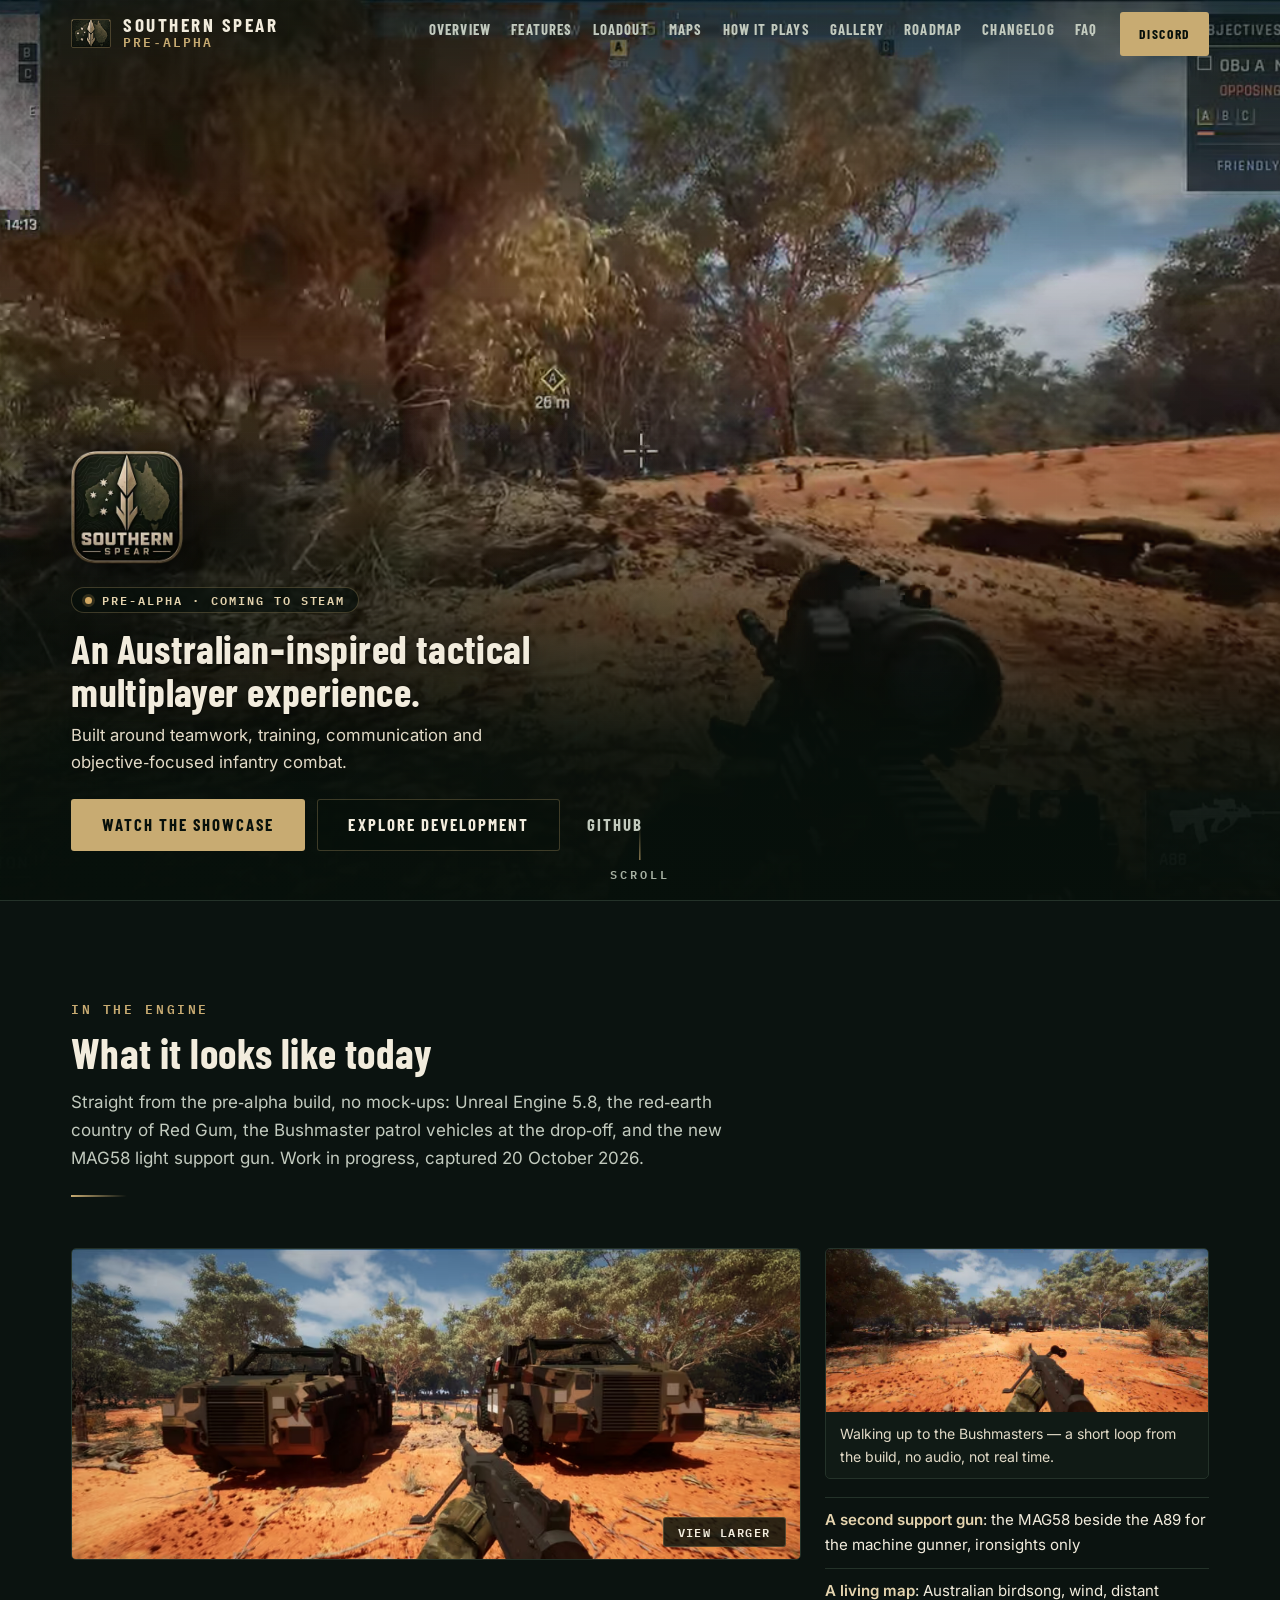
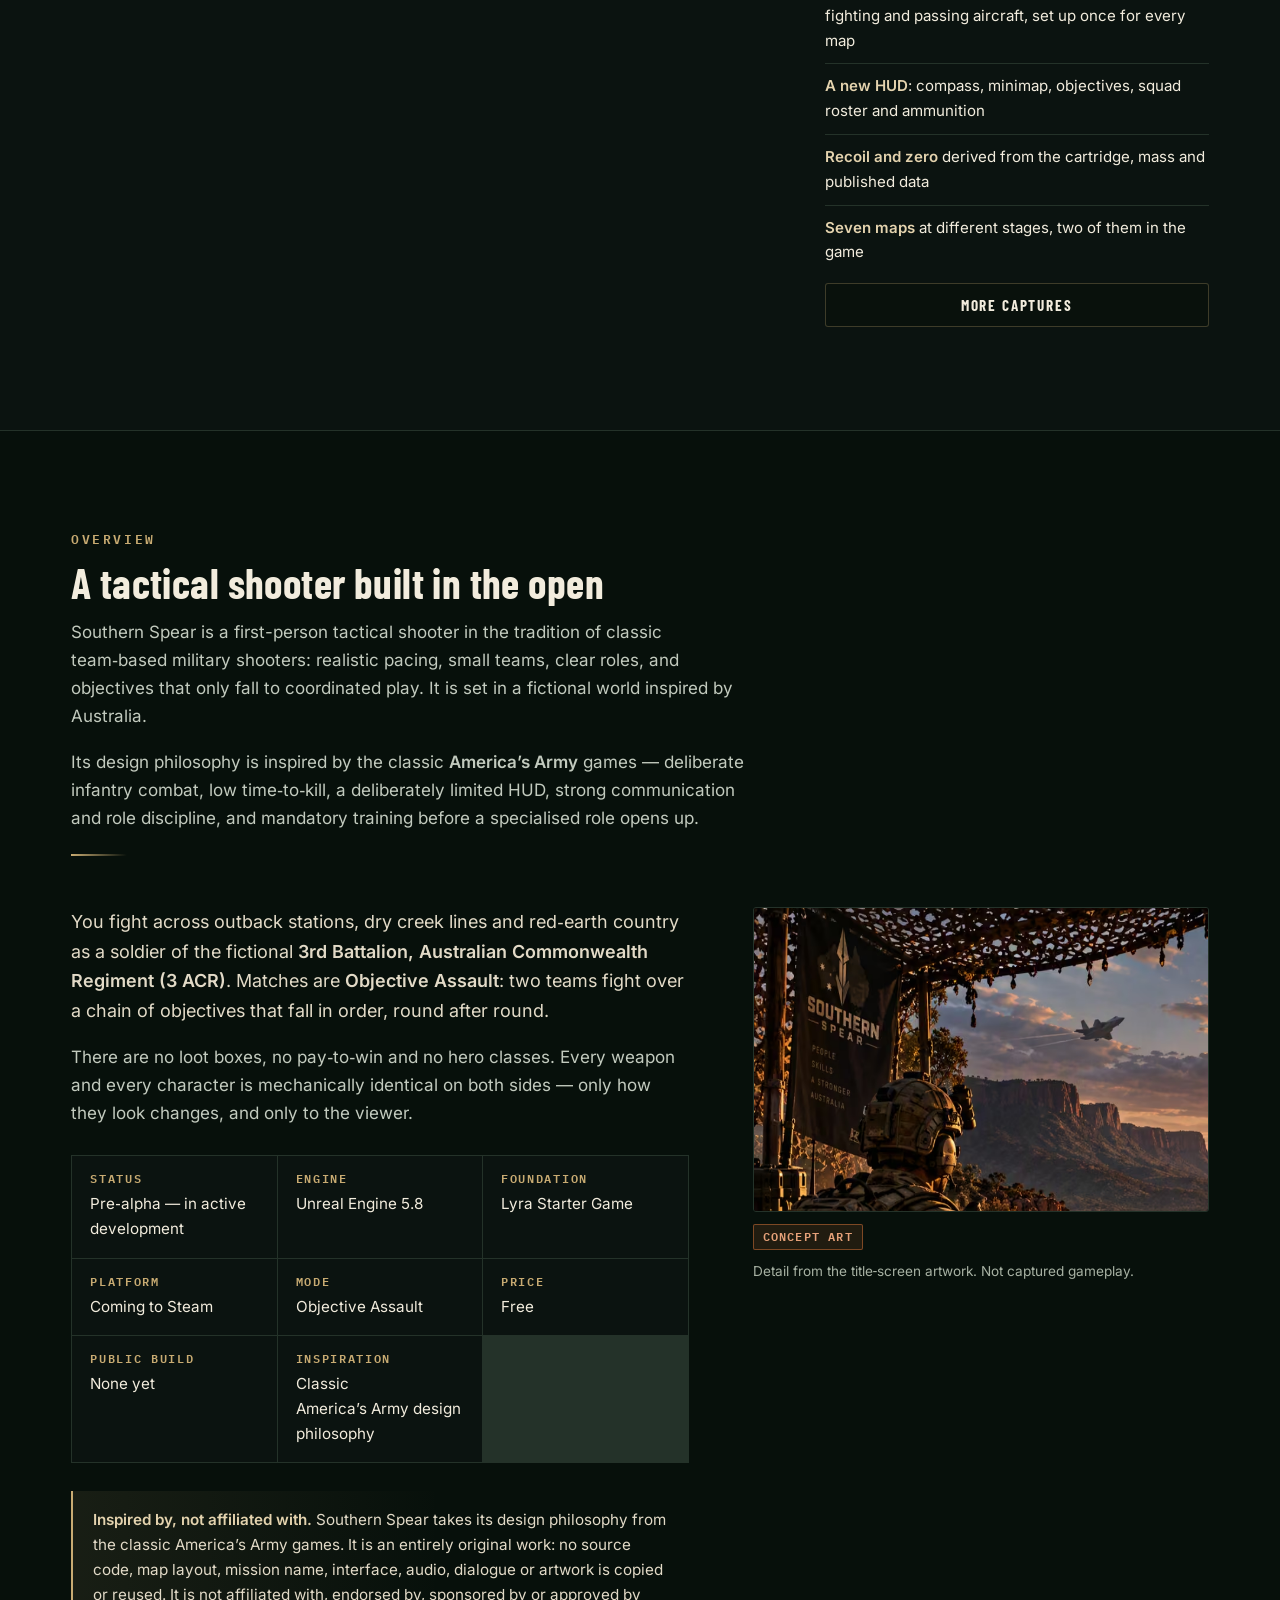
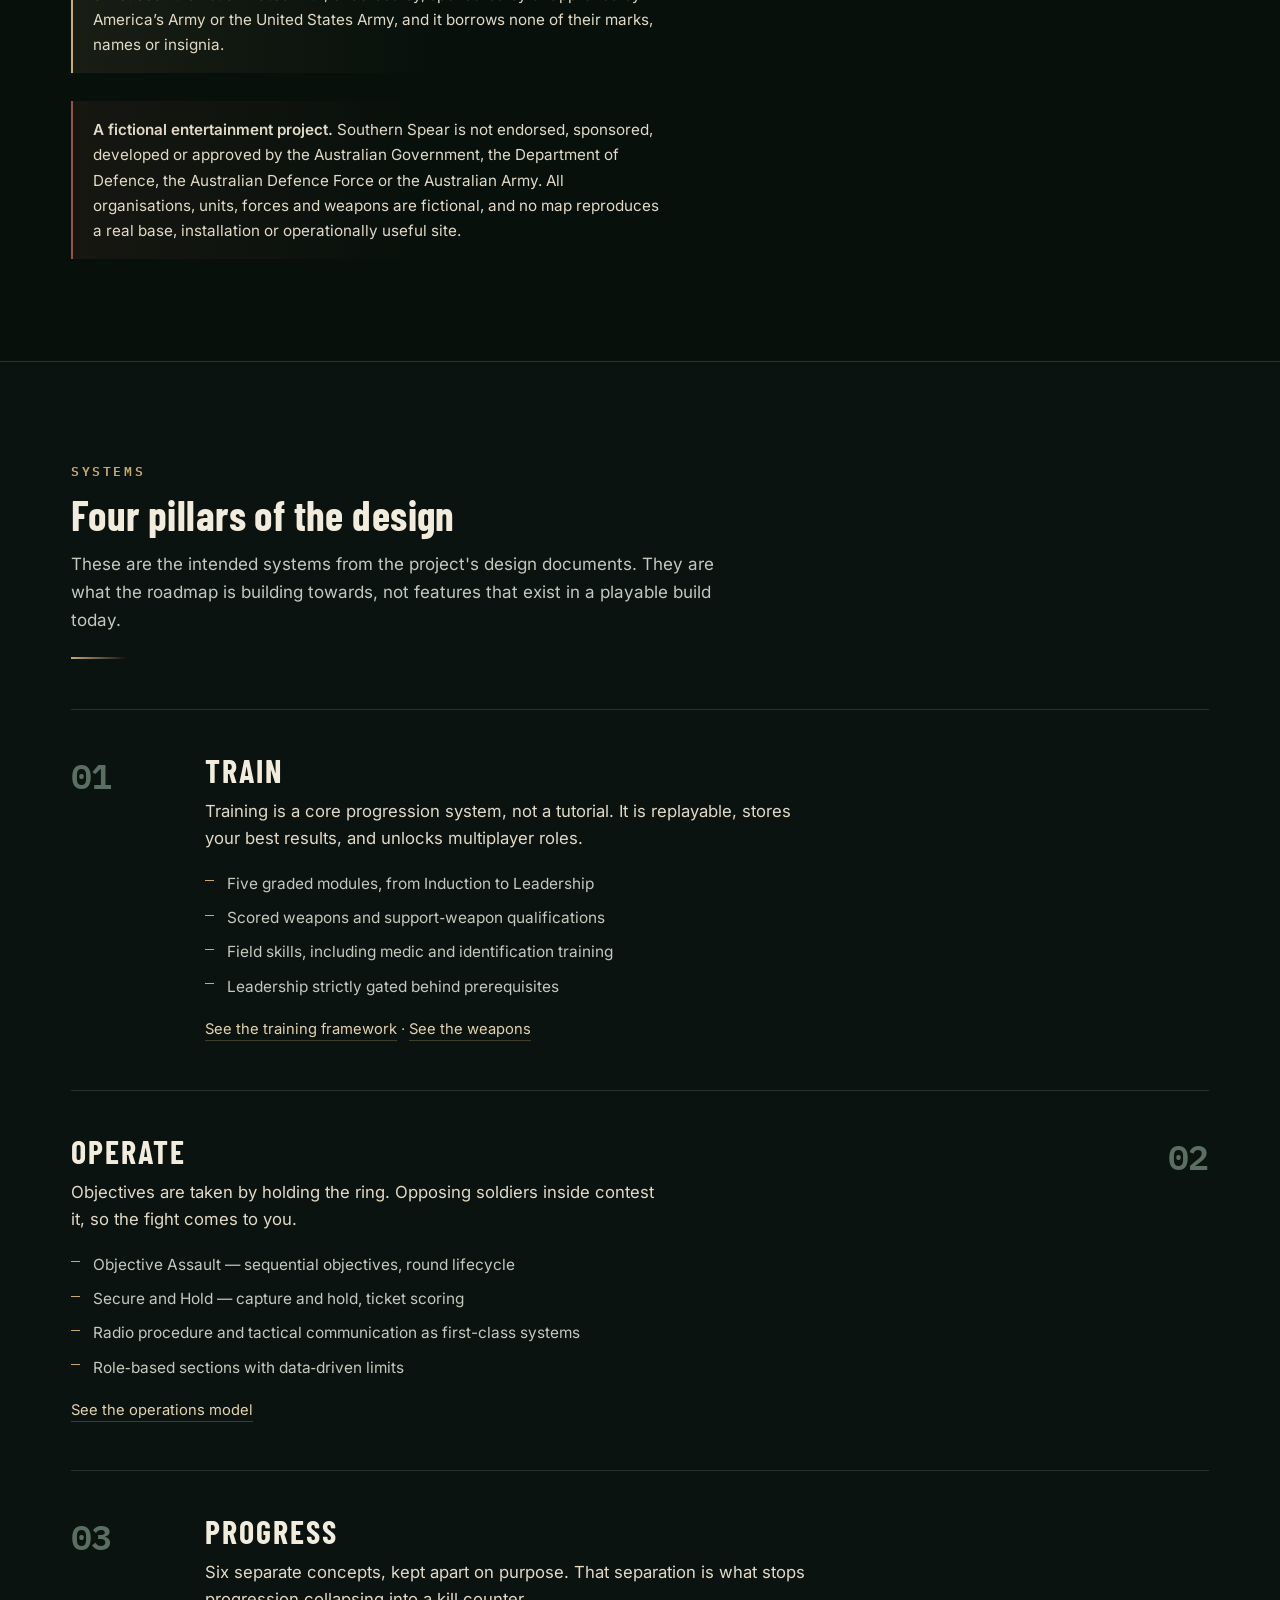
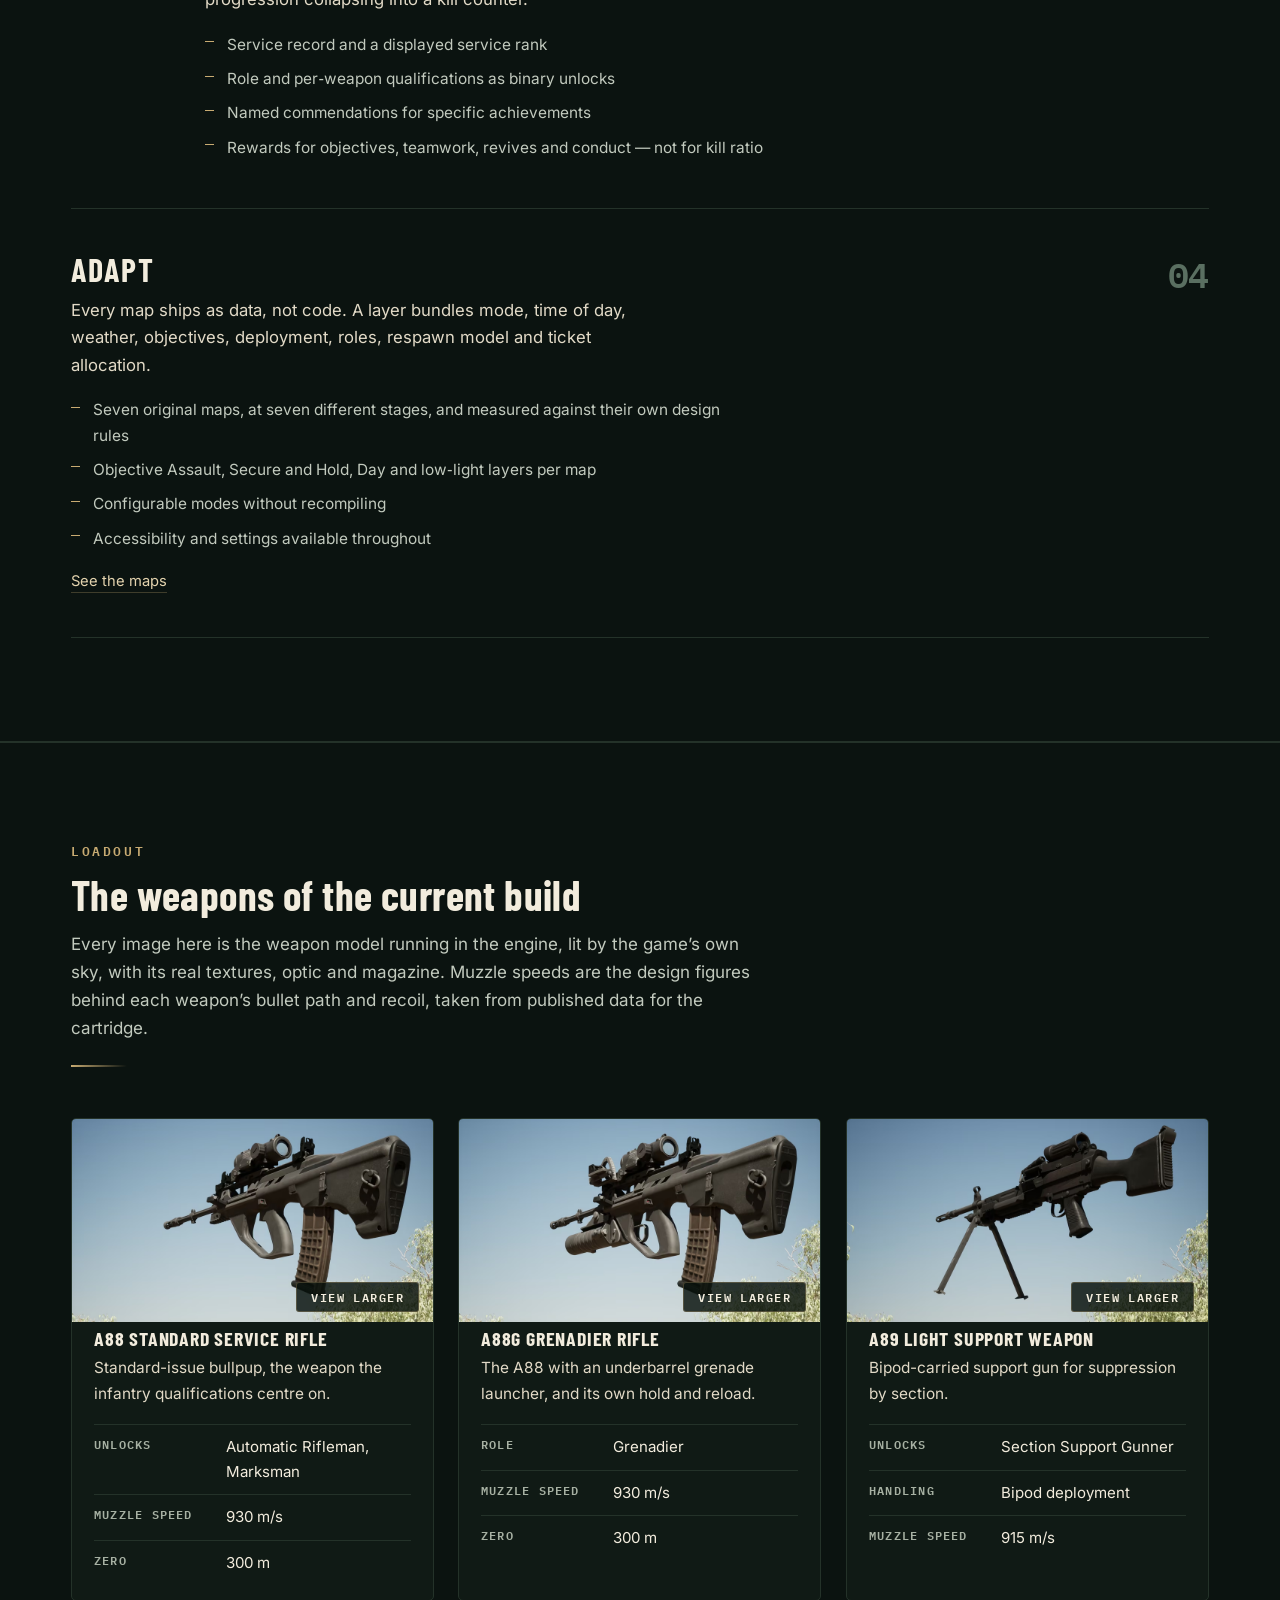
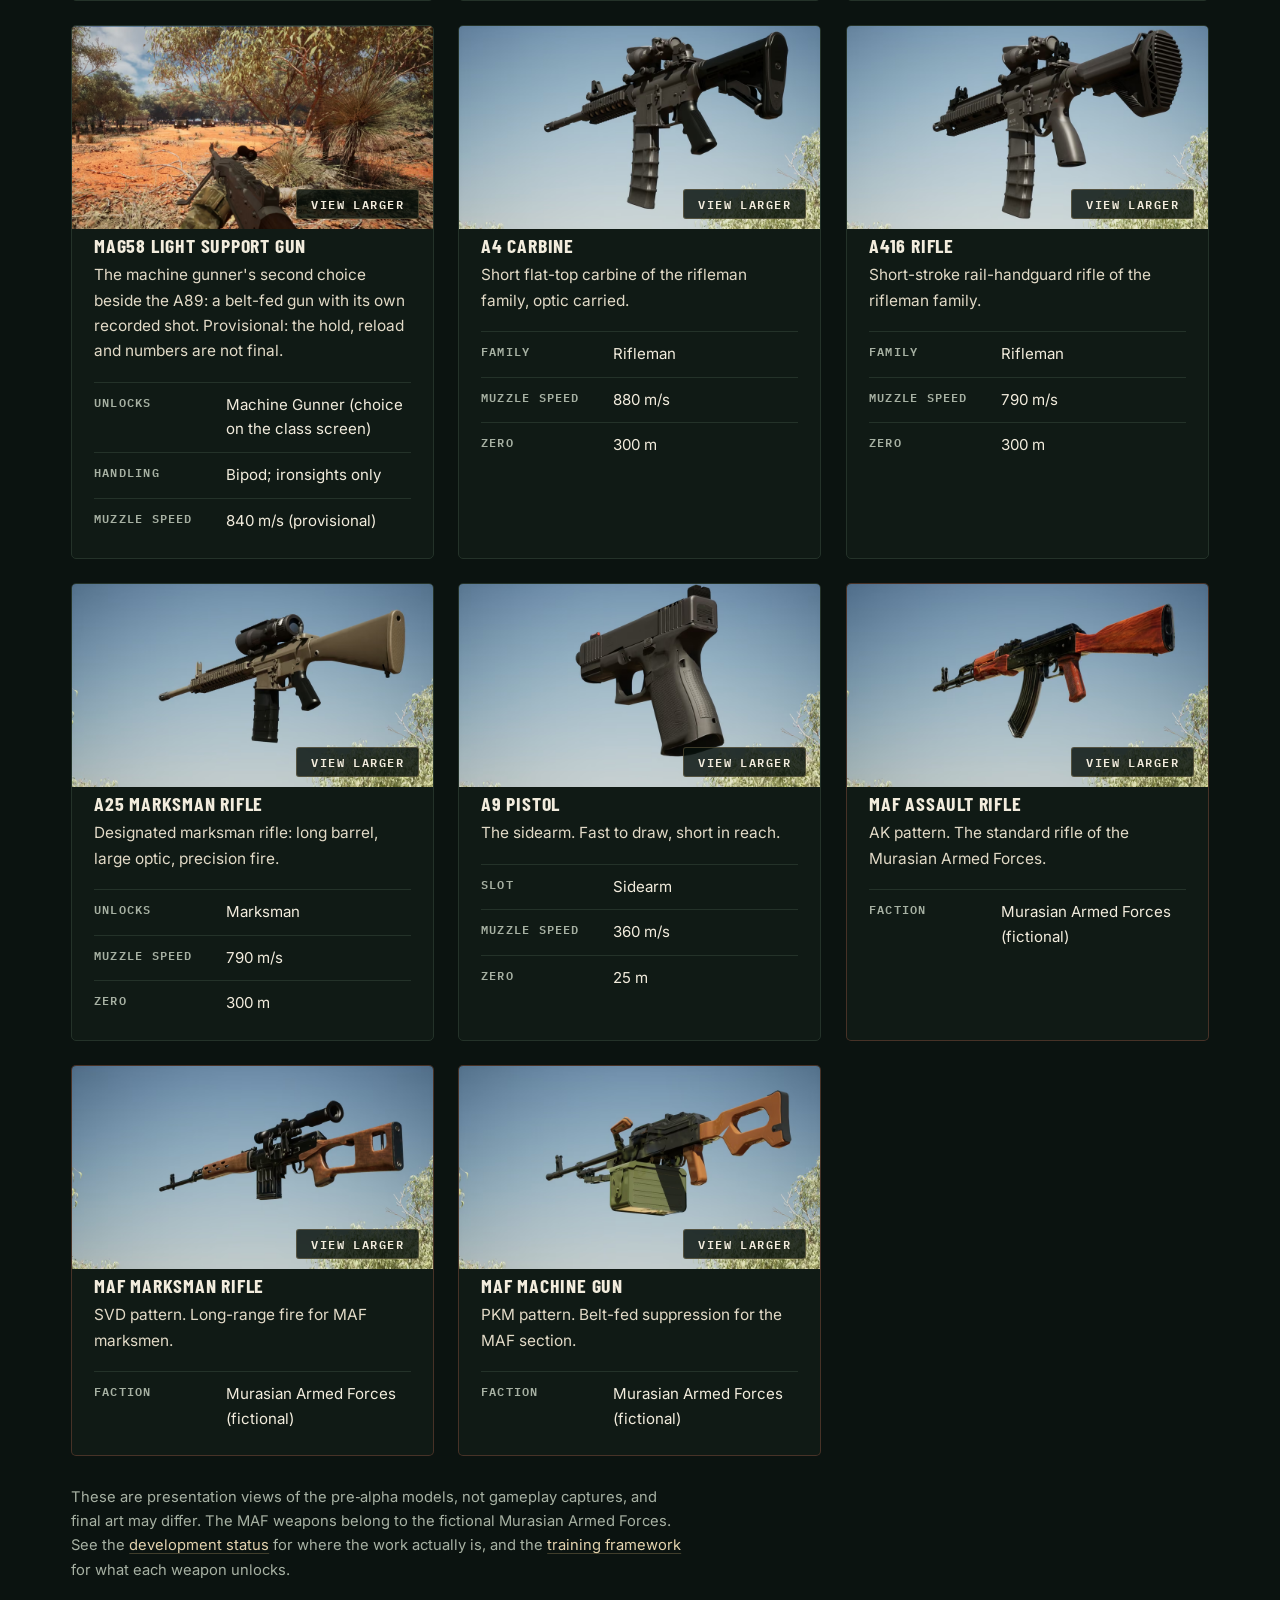
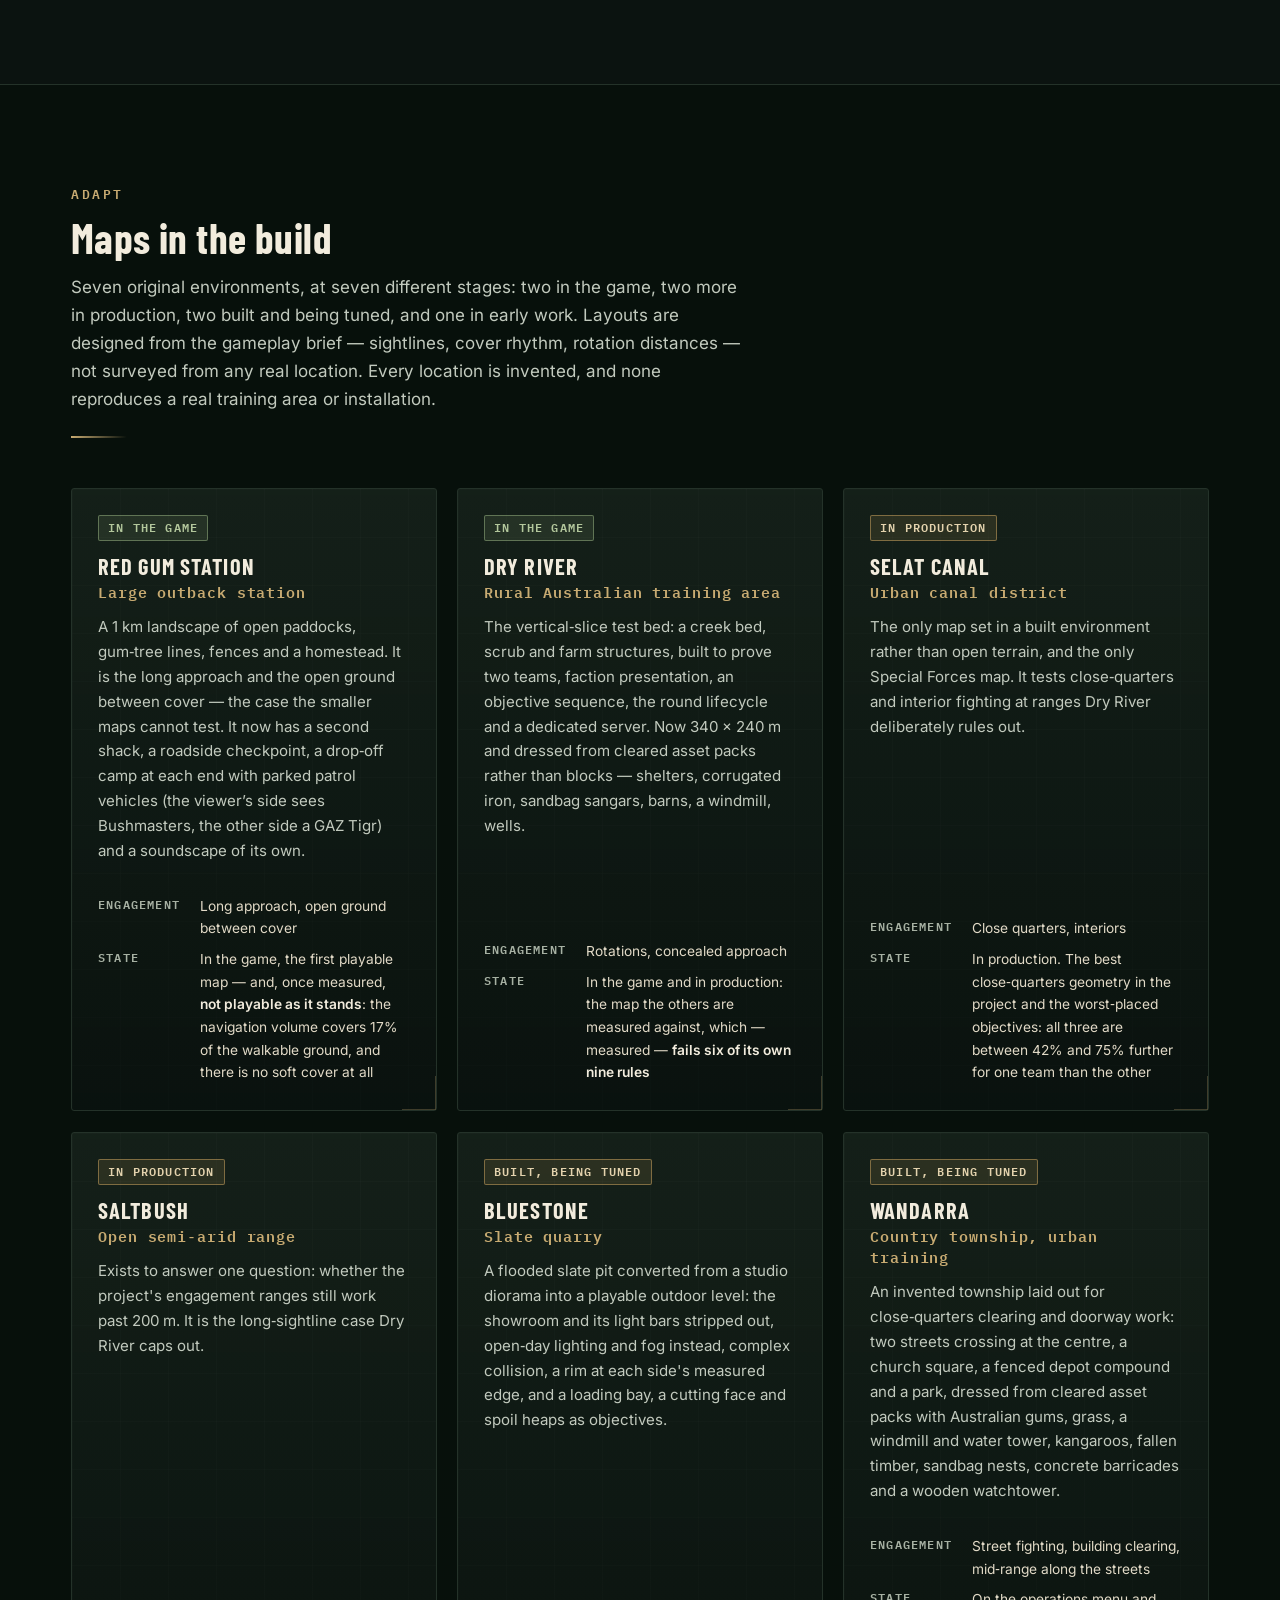
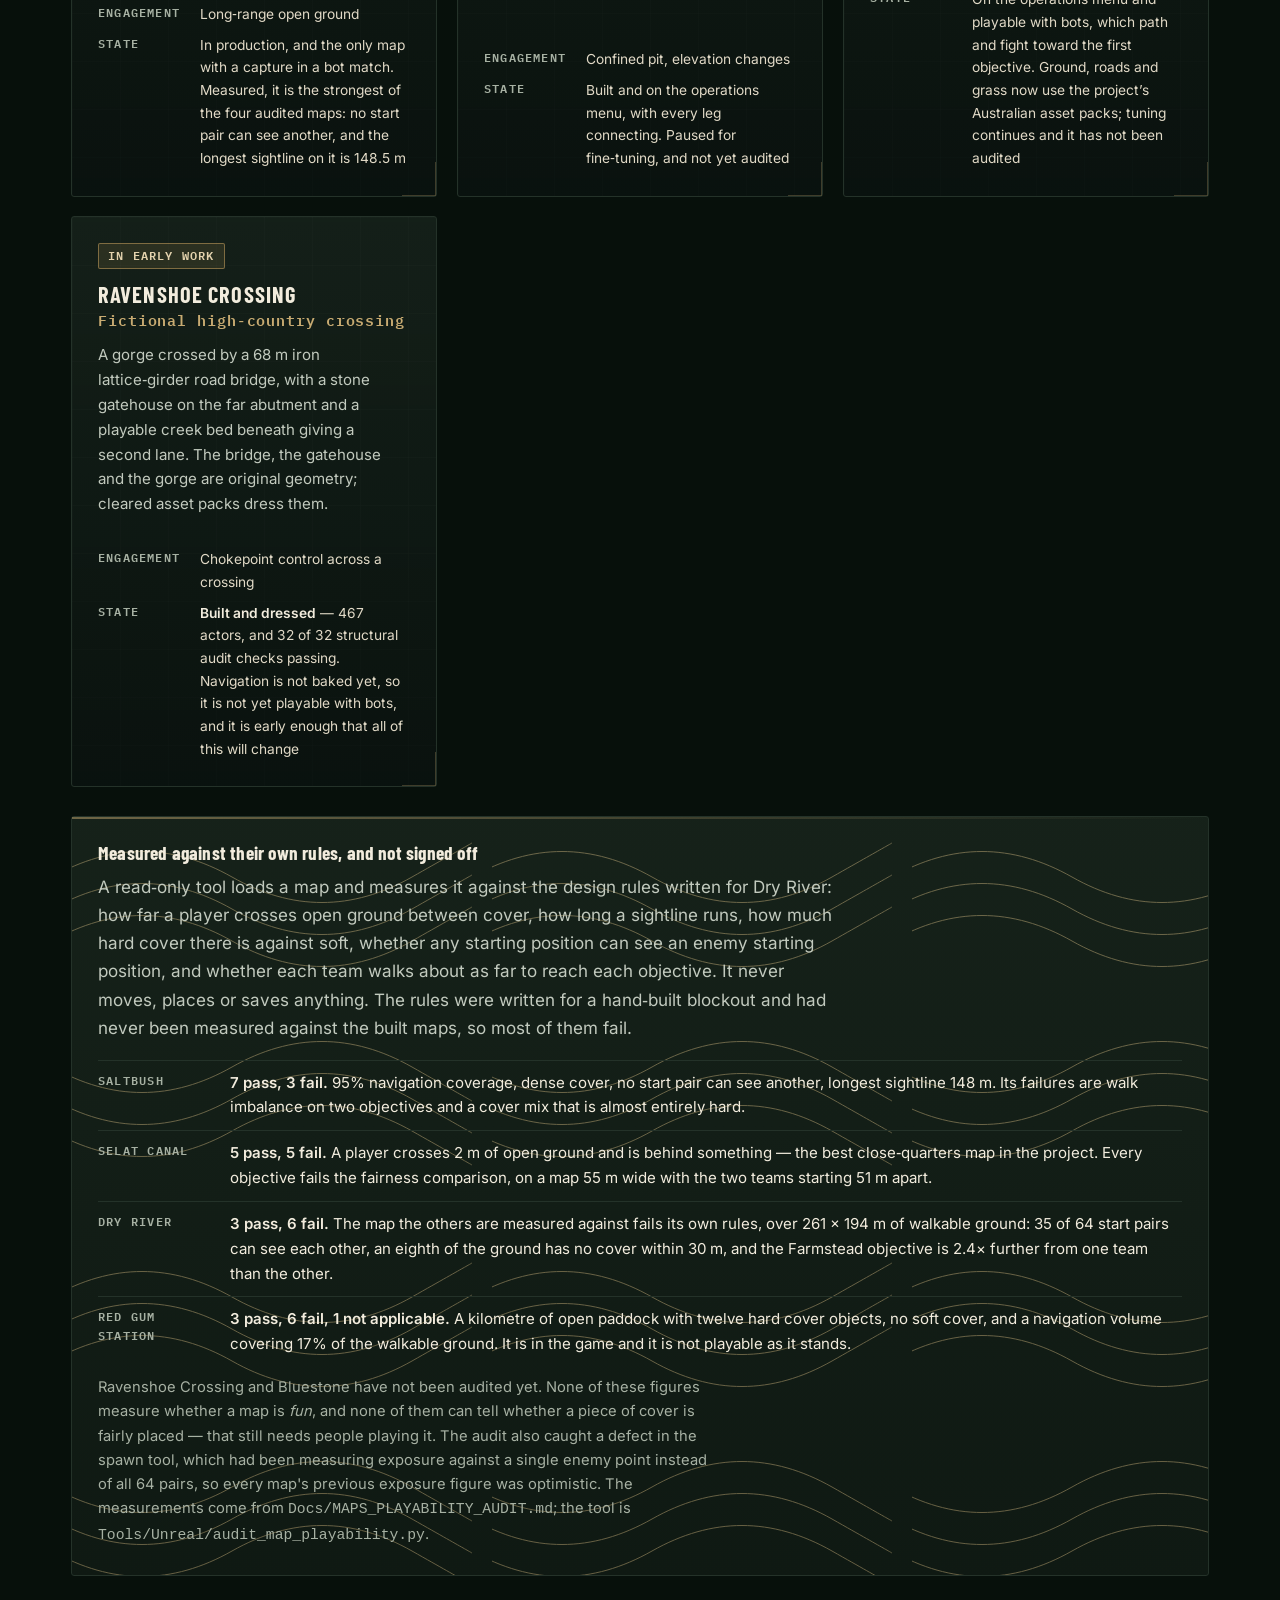
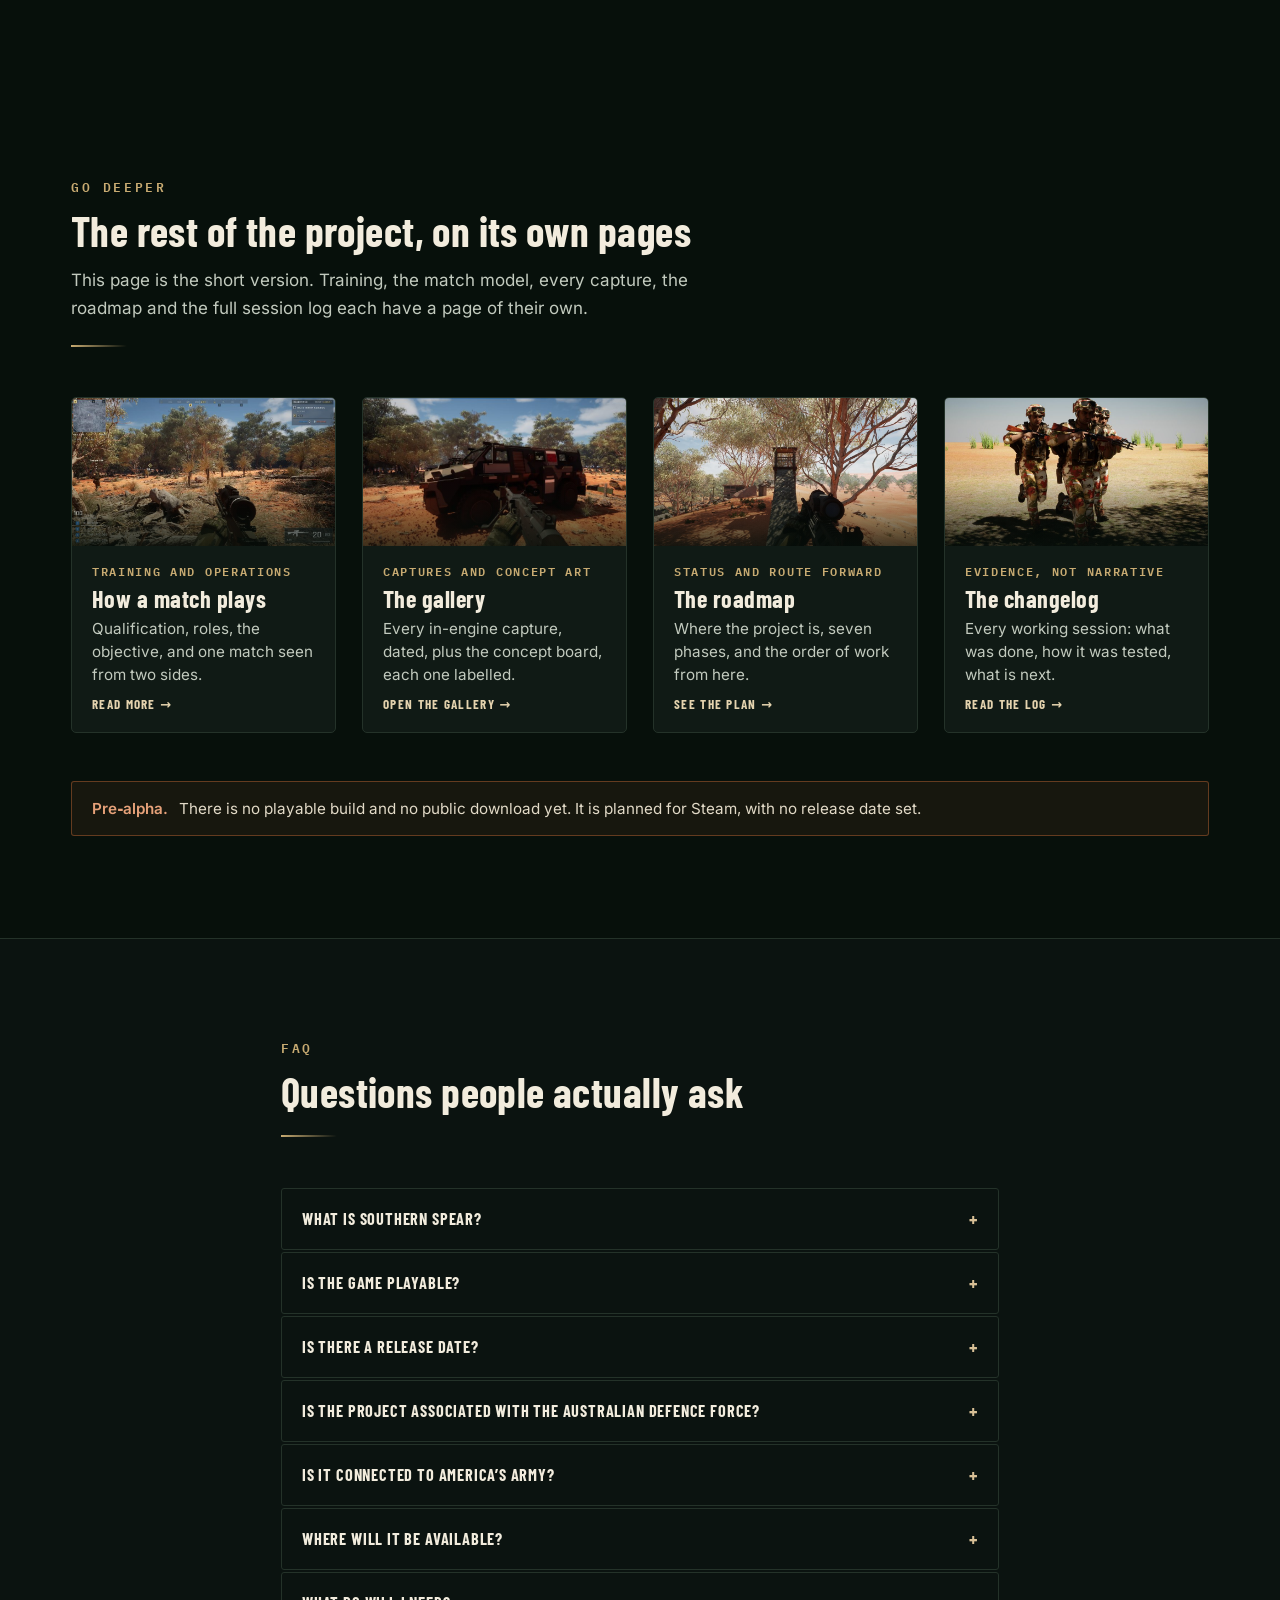
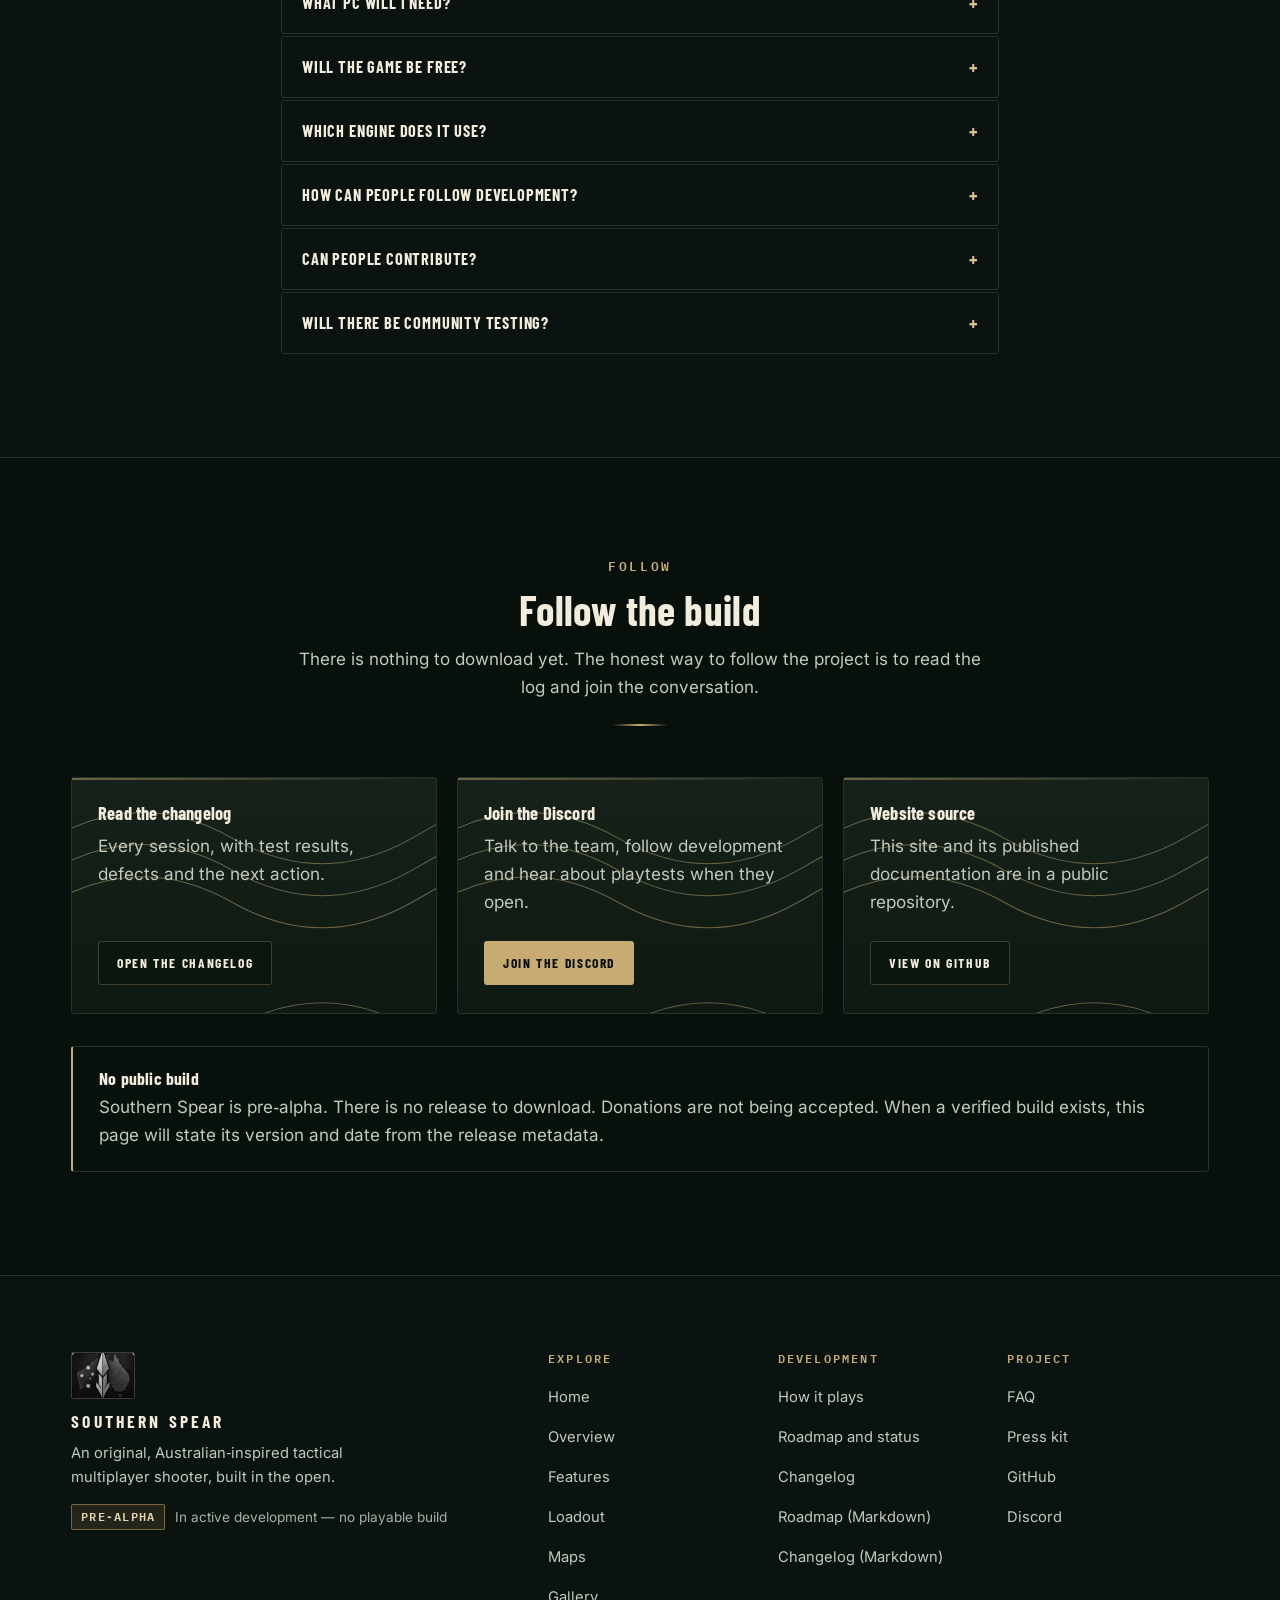
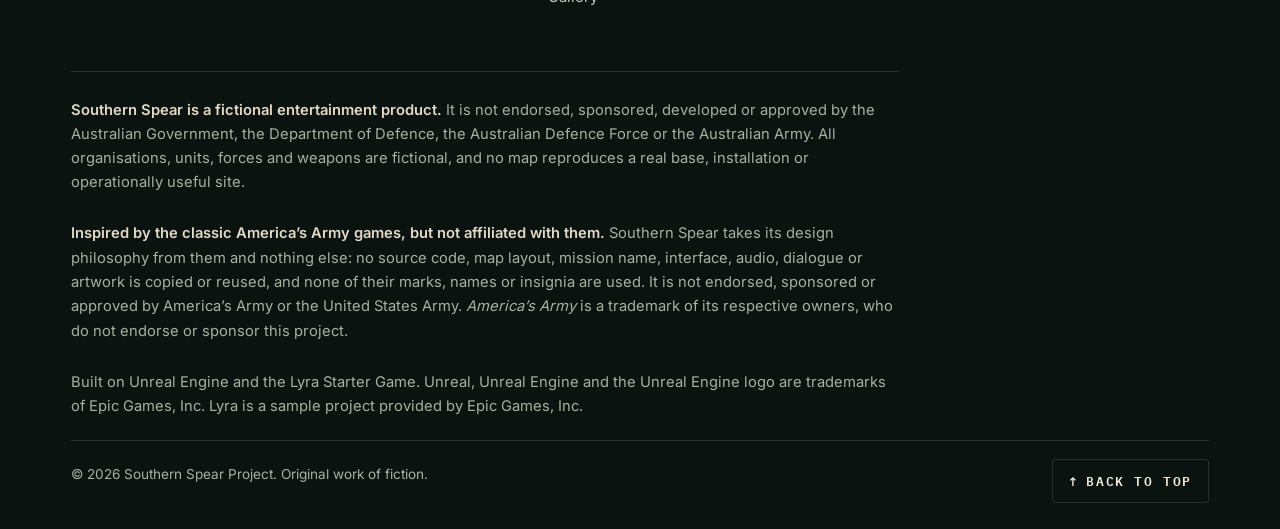
==== commit ccd23a29: "Publish site from SouthernSpear 123a4fb8" ====
--- a/index.html
+++ b/index.html
@@ -149,6 +149,13 @@
            Chromium fetch the phone crop on desktop and then discard it. -->
 
       </picture>
+      <!-- In-engine showcase (pre-alpha, Red Gum). Muted, looping, and only started by site.js on wide screens without
+           reduced motion or Save-Data; until then (and without JavaScript) the still above is the hero. -->
+      <video class="hero__video" muted loop playsinline preload="none" aria-hidden="true" tabindex="-1"
+             poster="assets/hero/showcase-poster.jpg">
+        <source data-src="assets/hero/showcase-720.webm" type="video/webm">
+        <source data-src="assets/hero/showcase-720.mp4" data-src-wide="assets/hero/showcase-1080.mp4" type="video/mp4">
+      </video>
     </div>
     <div class="hero__scrim" aria-hidden="true"></div>
     <div class="hero__grain" aria-hidden="true"></div>
@@ -176,8 +183,8 @@
           Built around teamwork, training, communication and objective&#8209;focused infantry combat.
         </p>
         <div class="hero__actions">
-          <a class="btn btn--brass btn--lg" href="roadmap.html">Explore Development</a>
-          <a class="btn btn--outline btn--lg" href="roadmap.html">View Roadmap</a>
+          <a class="btn btn--brass btn--lg" href="https://www.youtube.com/watch?v=xv6uSMxUgQM" rel="noopener">Watch the showcase <span class="u-visually-hidden">(opens YouTube)</span></a>
+          <a class="btn btn--outline btn--lg" href="roadmap.html">Explore Development</a>
           <a class="btn btn--quiet btn--lg" href="https://github.com/theantipopau/southernspear-site" rel="noopener">
             GitHub <span class="u-visually-hidden">repository for this website</span>
           </a>
--- a/styles.css
+++ b/styles.css
@@ -564,6 +564,8 @@
   isolation: isolate;
 }
 .hero__media { position: absolute; inset: 0; z-index: -3; }
+.hero__video { position: absolute; inset: 0; width: 100%; height: 100%; object-fit: cover; opacity: 0; transition: opacity 1.2s var(--ease); }
+.hero__video.is-playing { opacity: 1; }
 .hero__image {
   width: 100%; height: 100%;
   object-fit: cover;
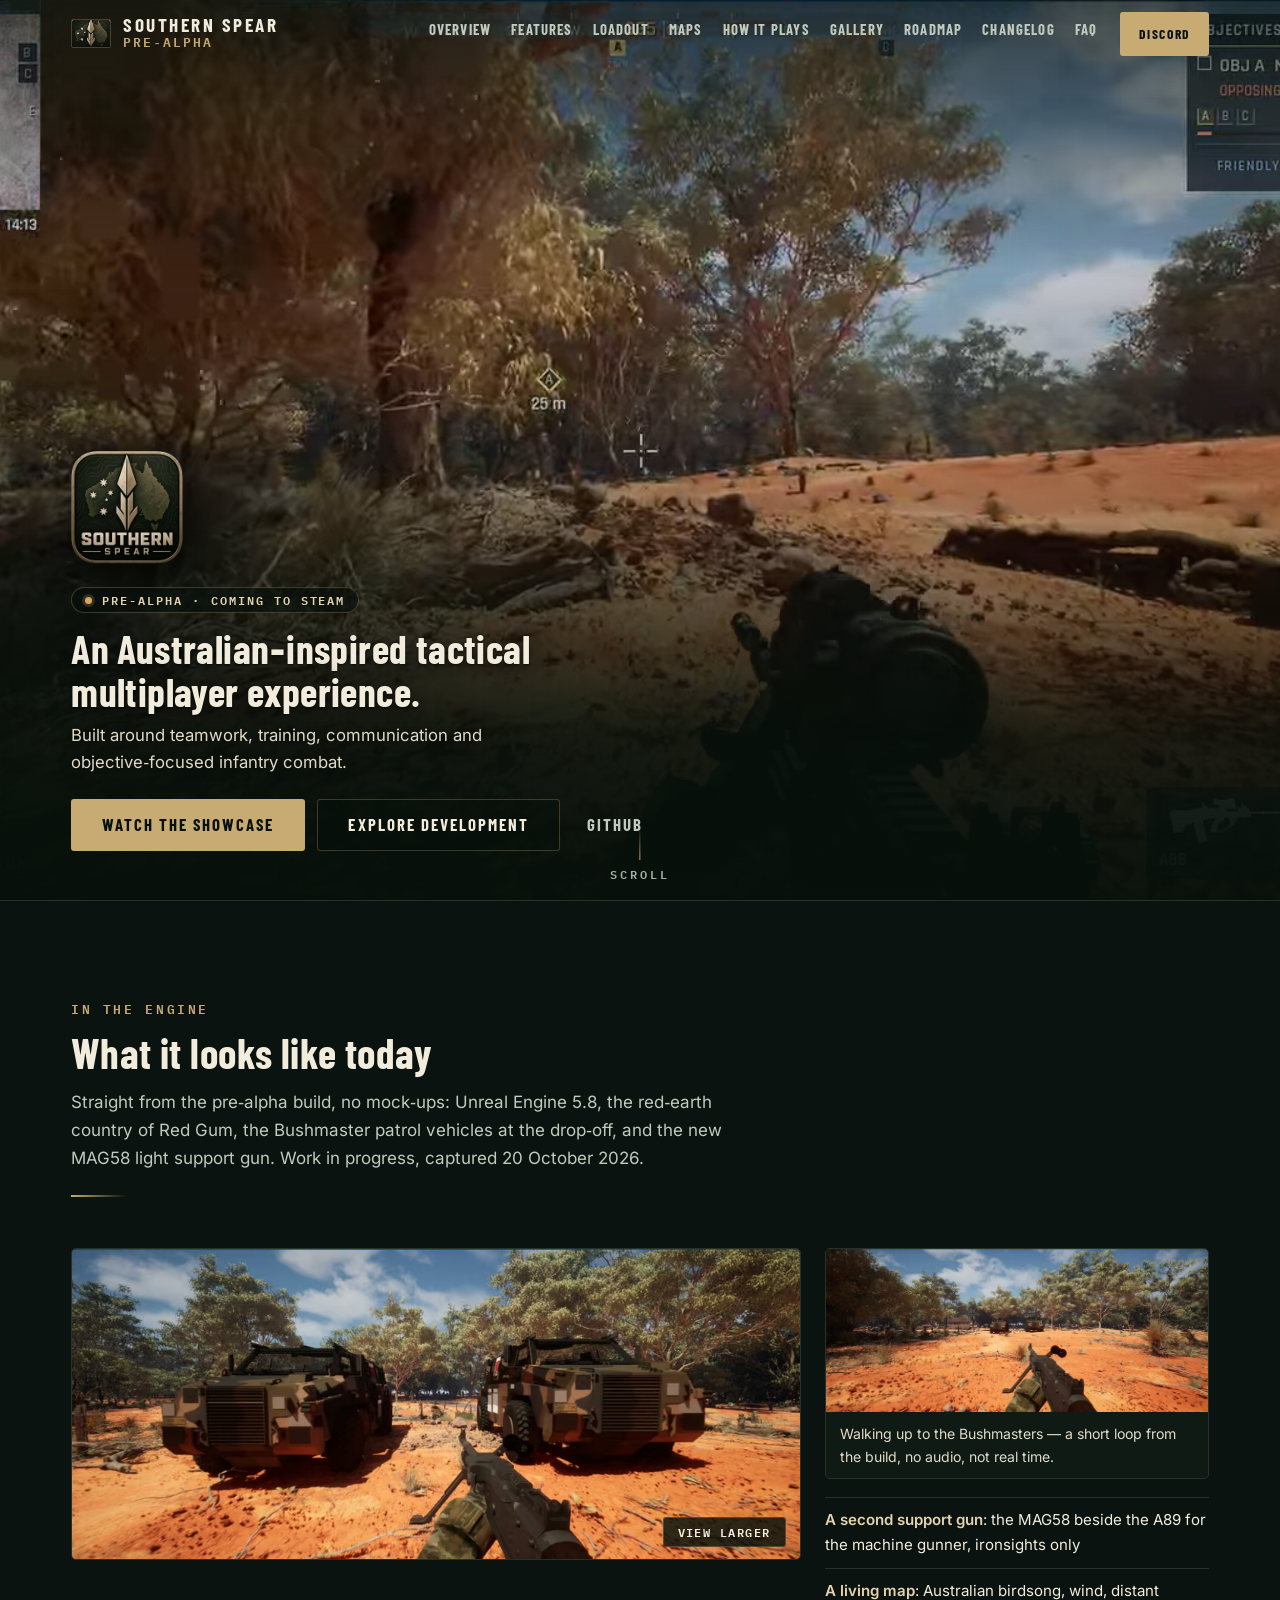
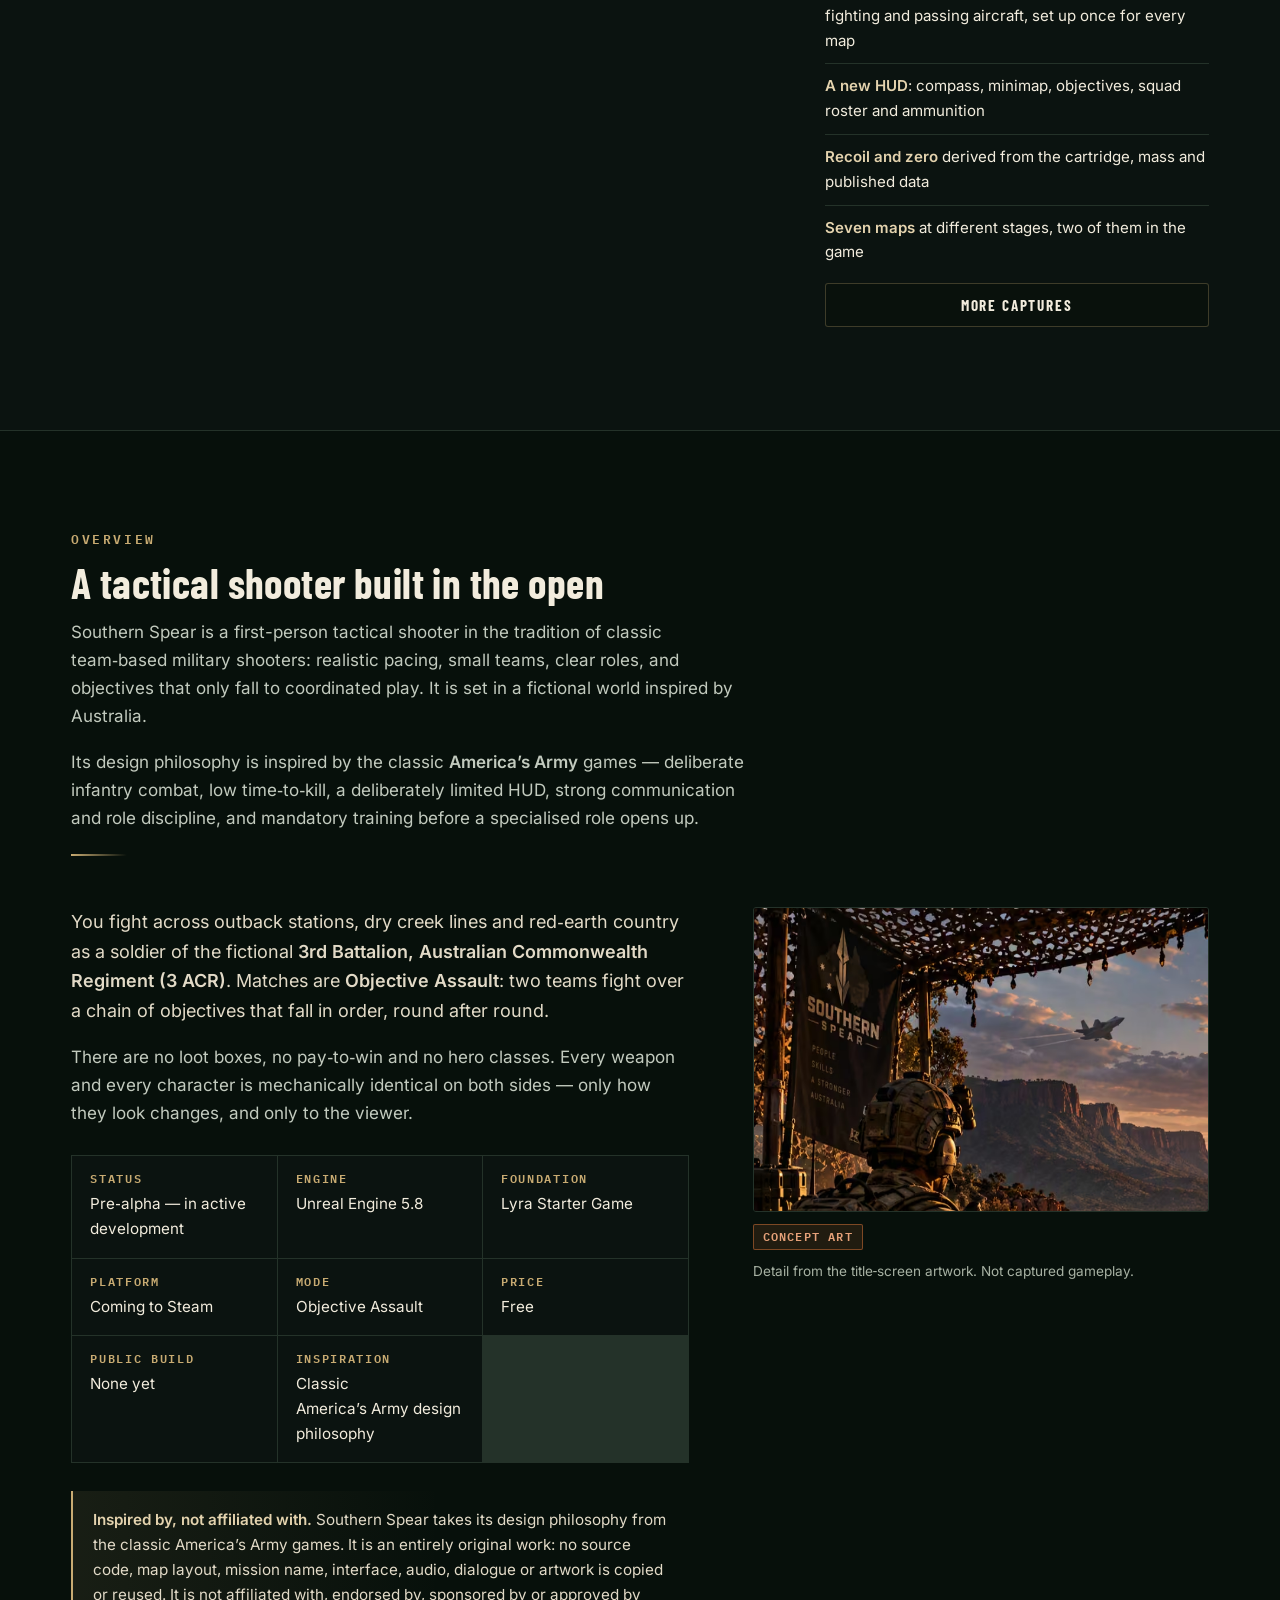
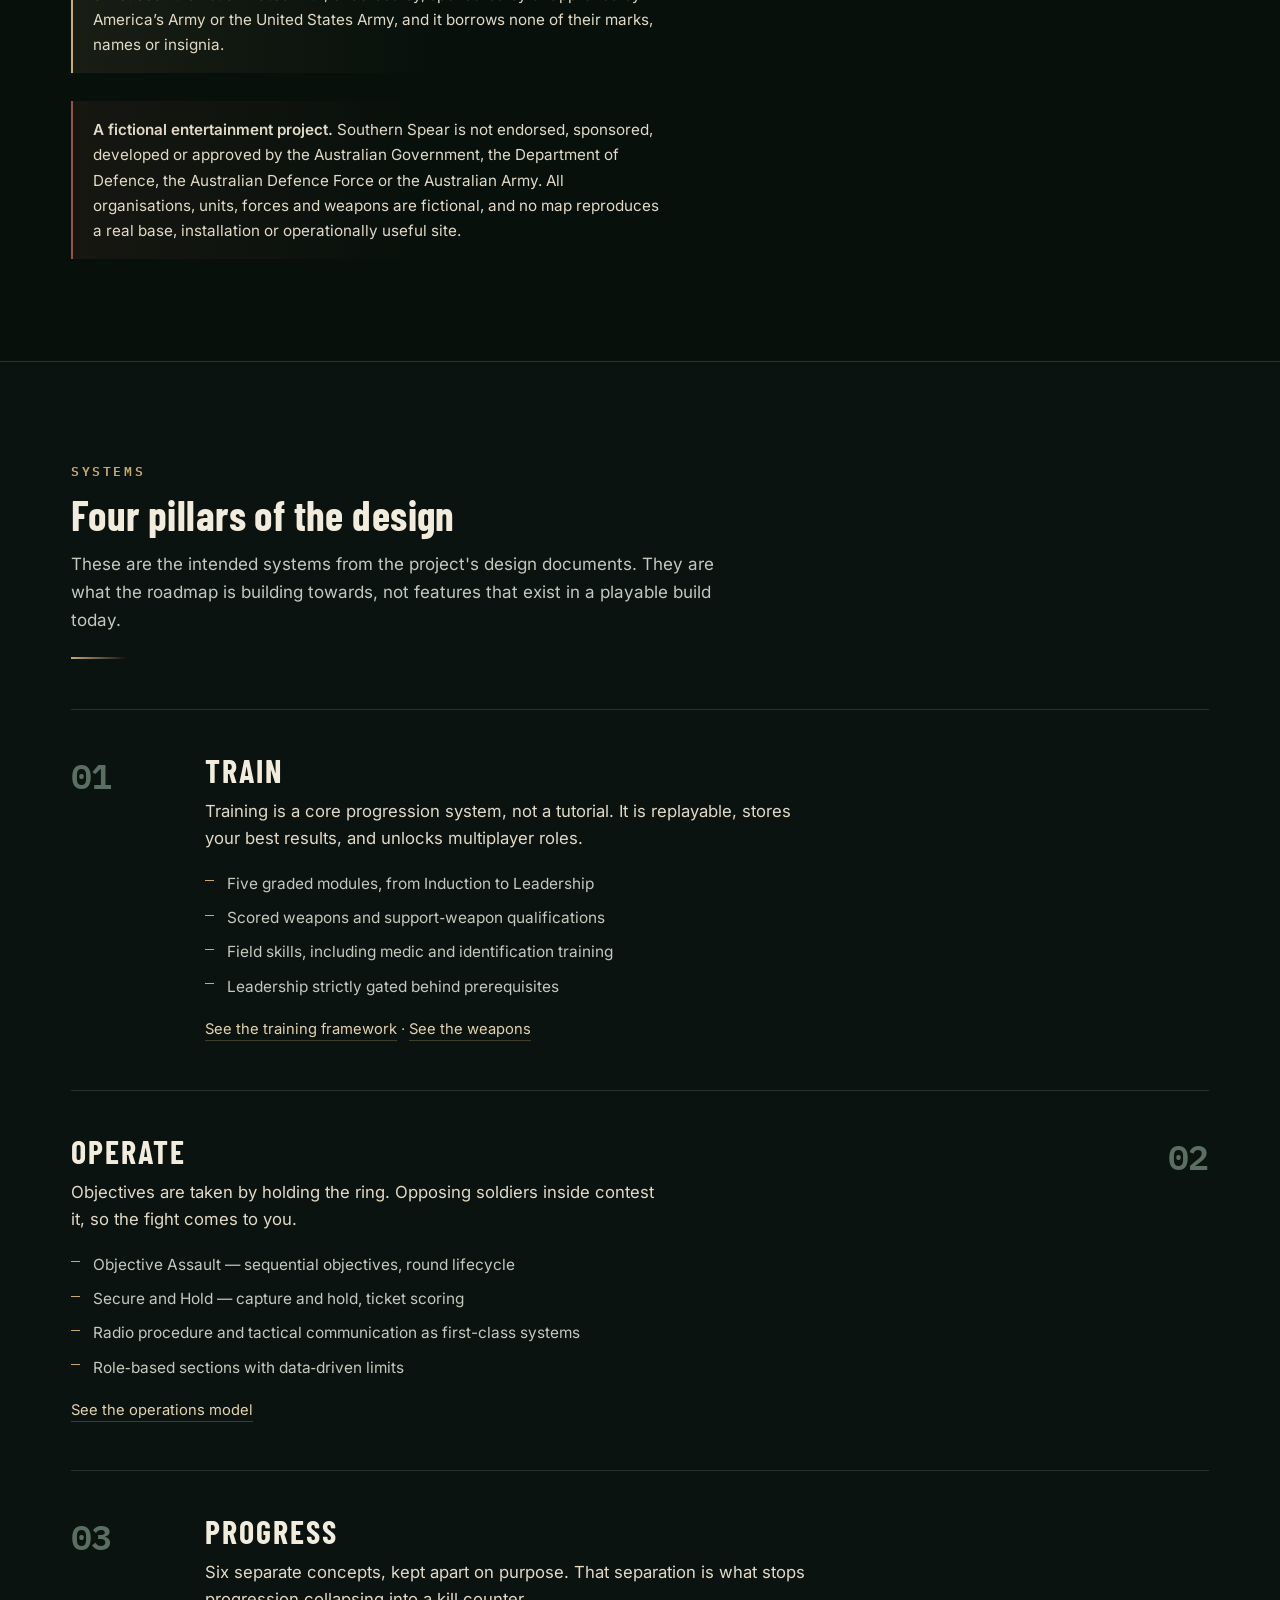
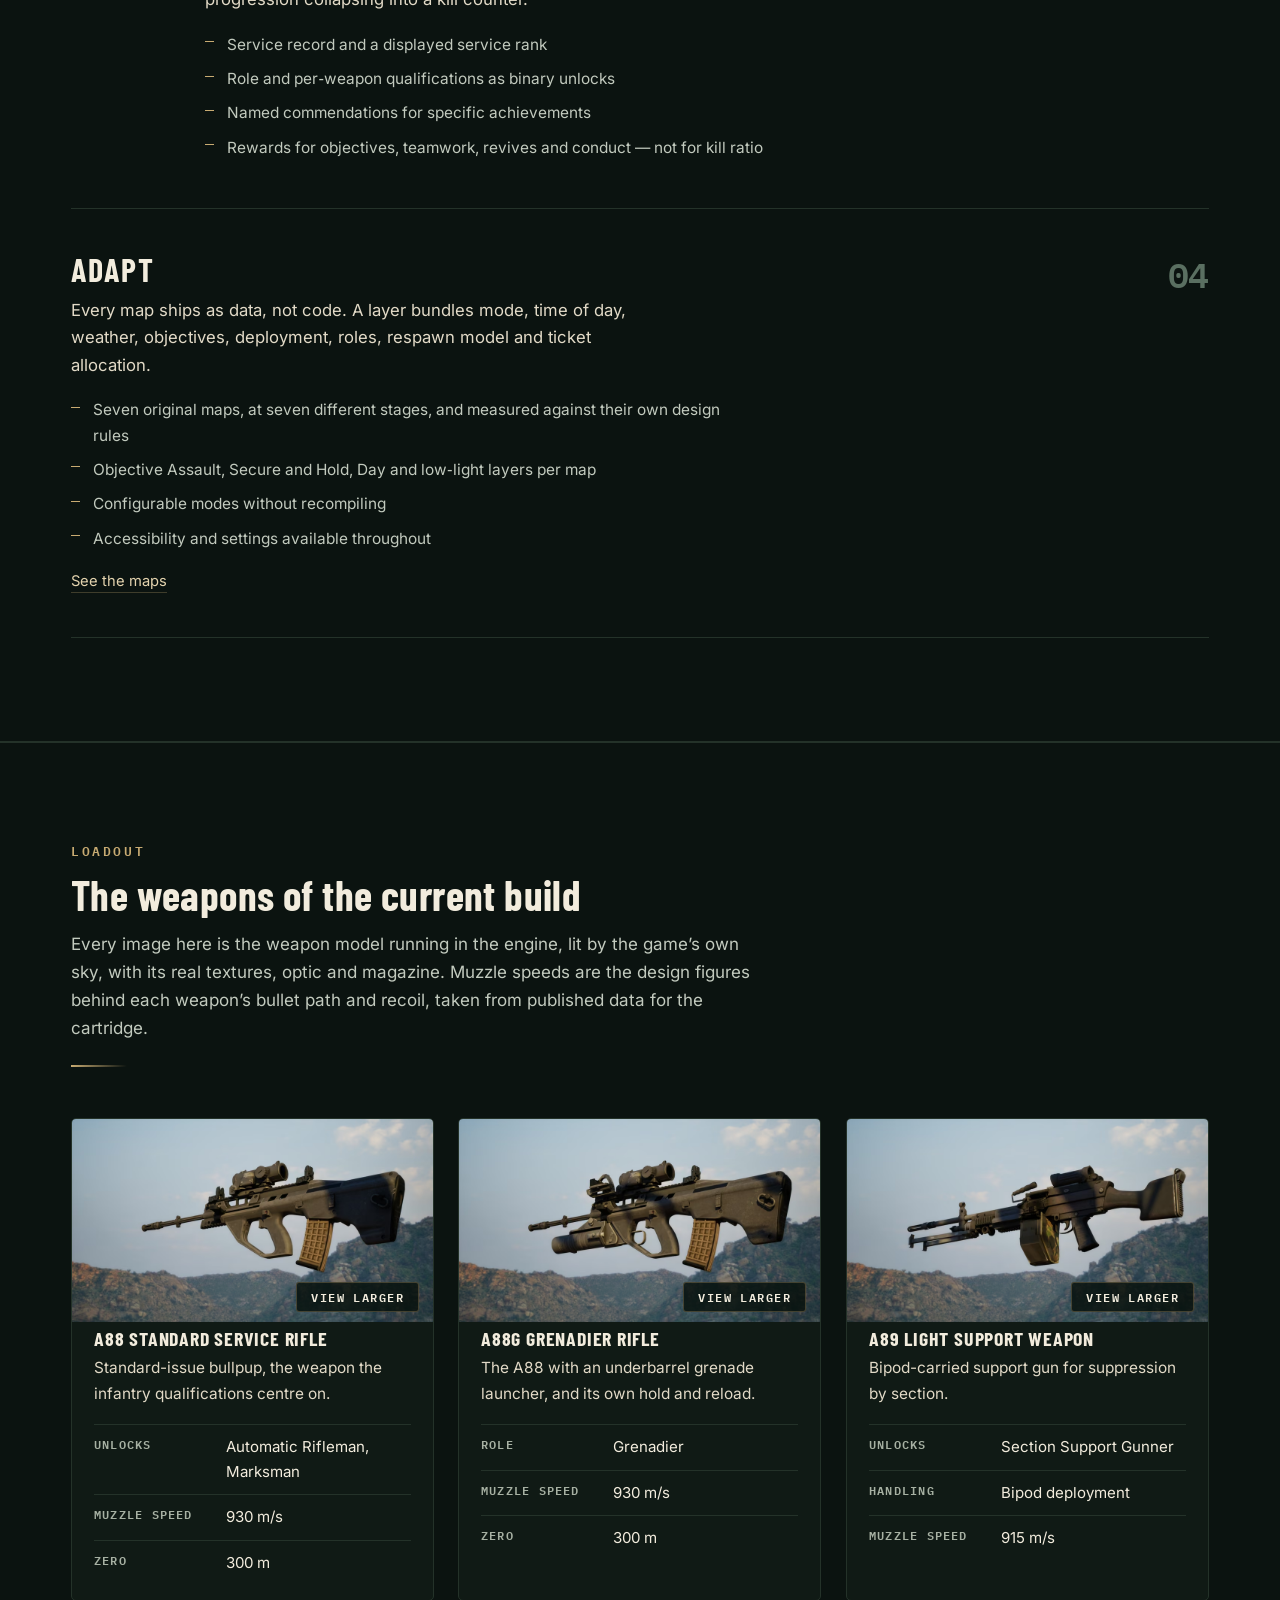
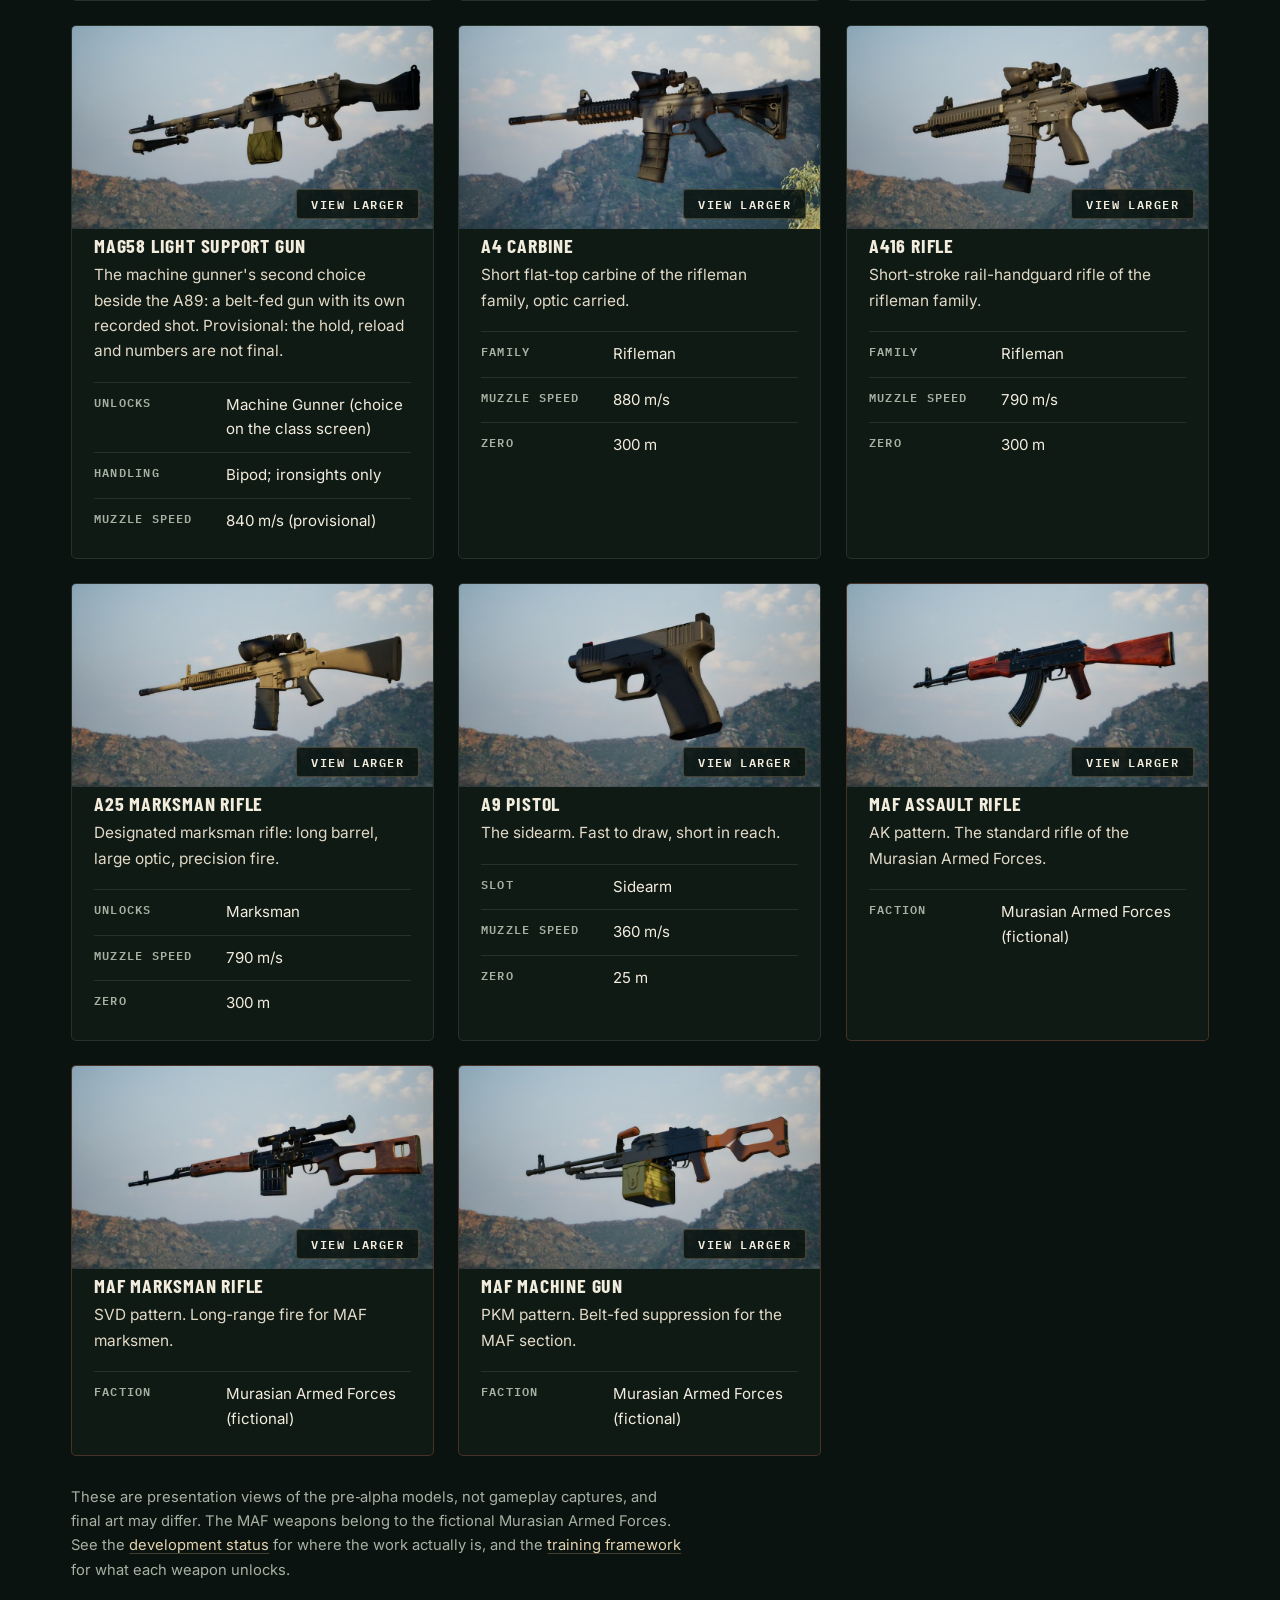
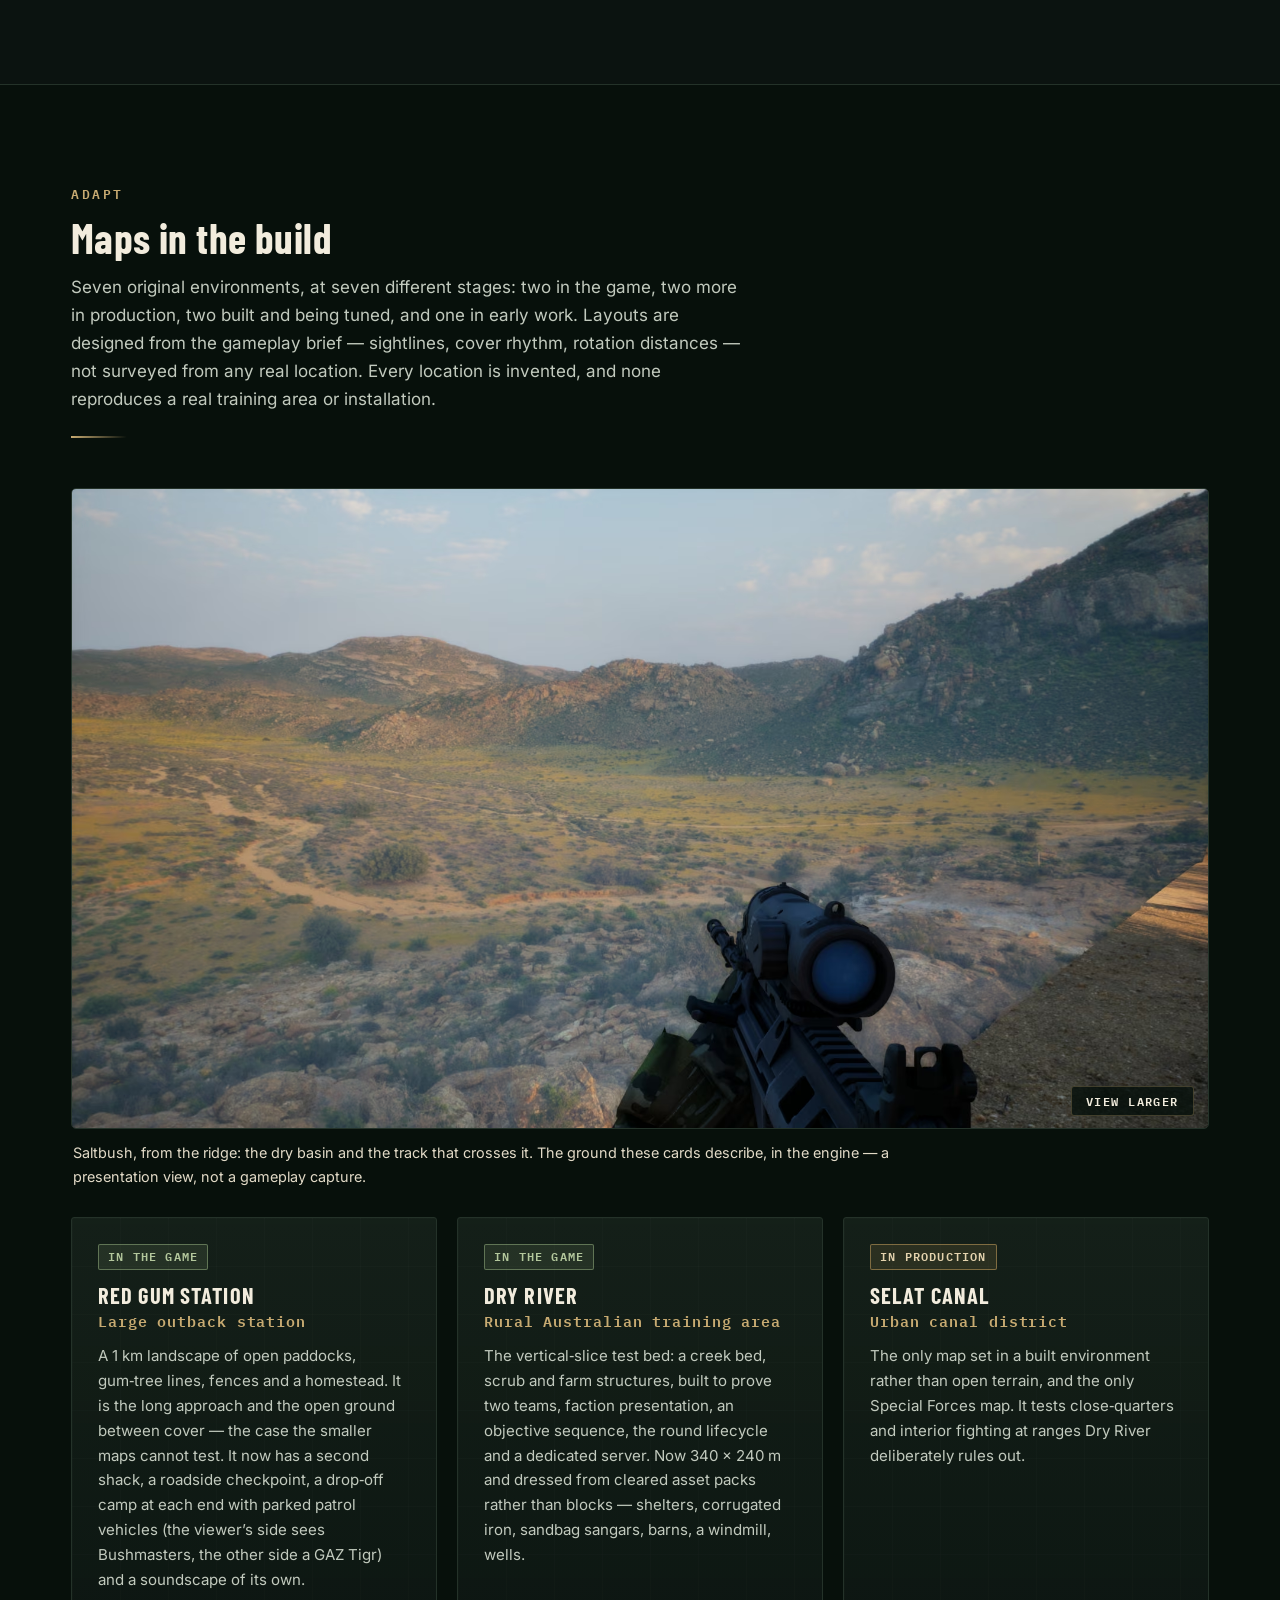
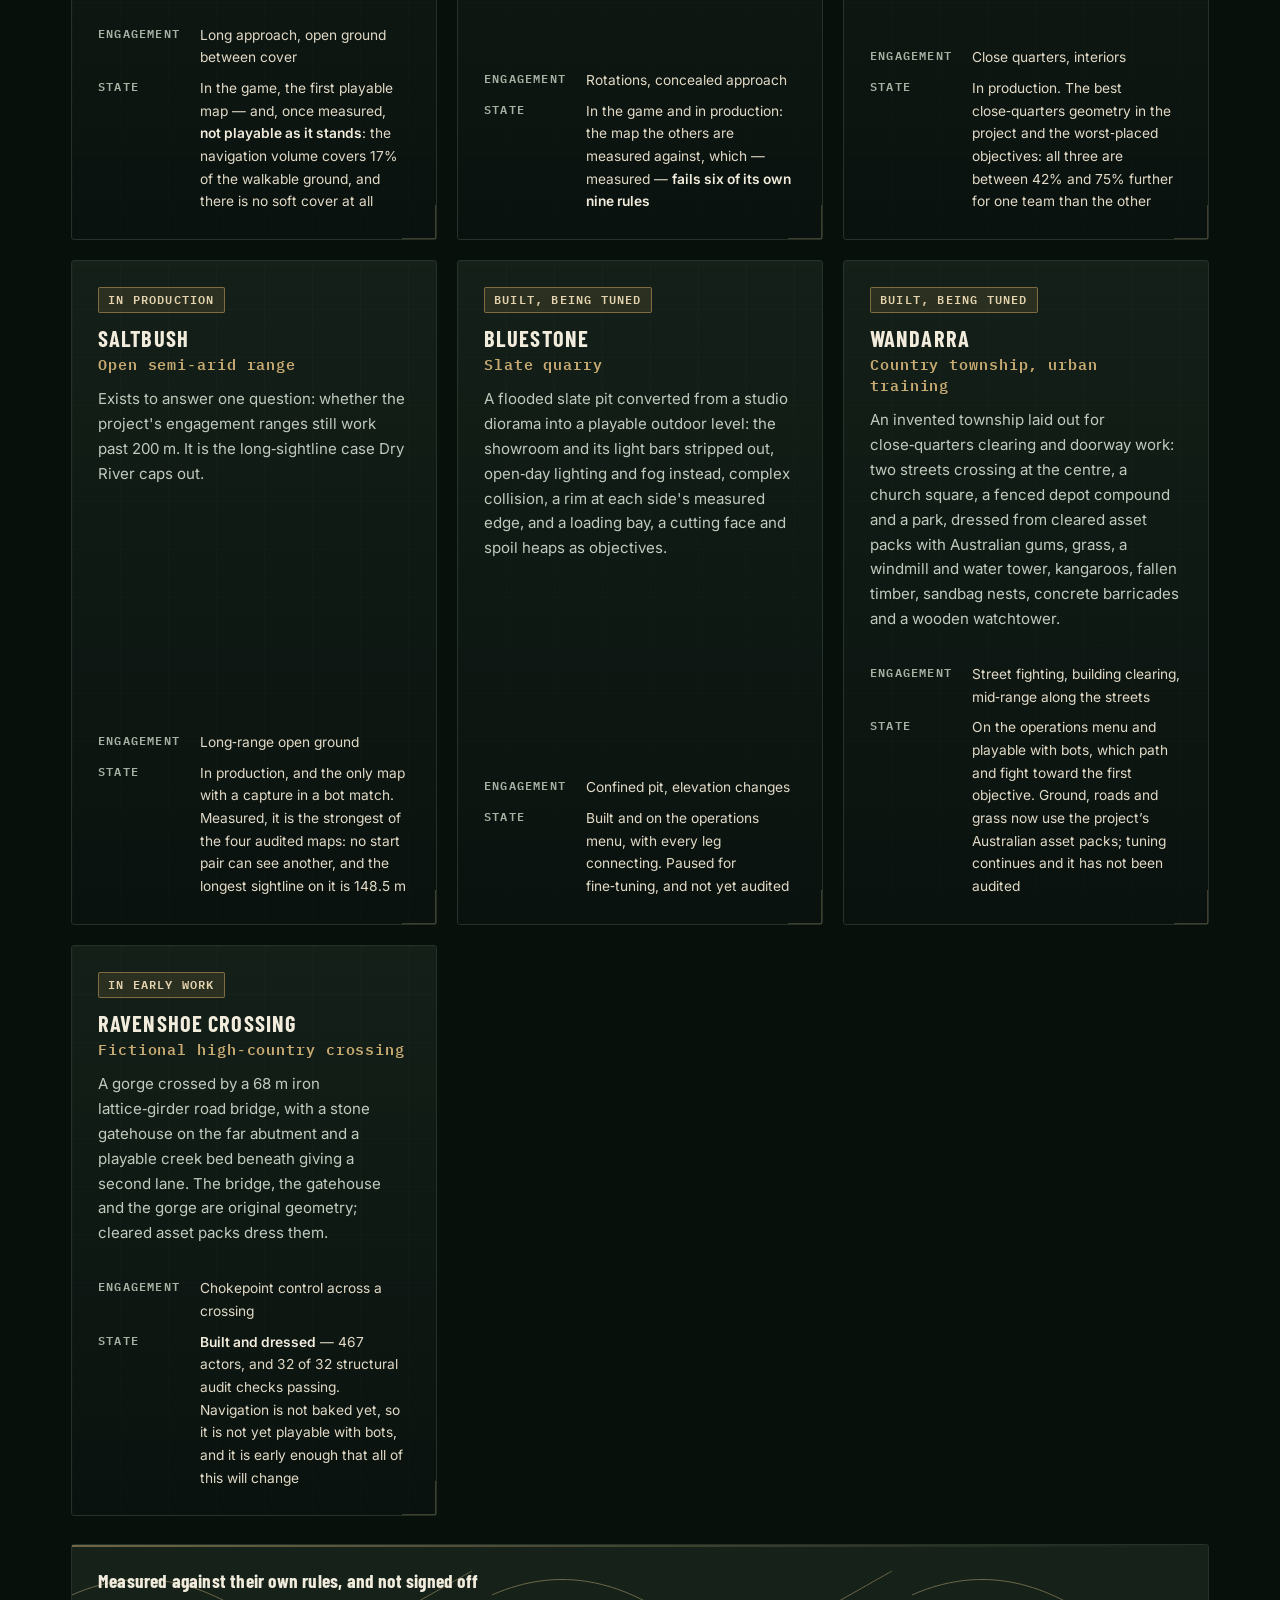
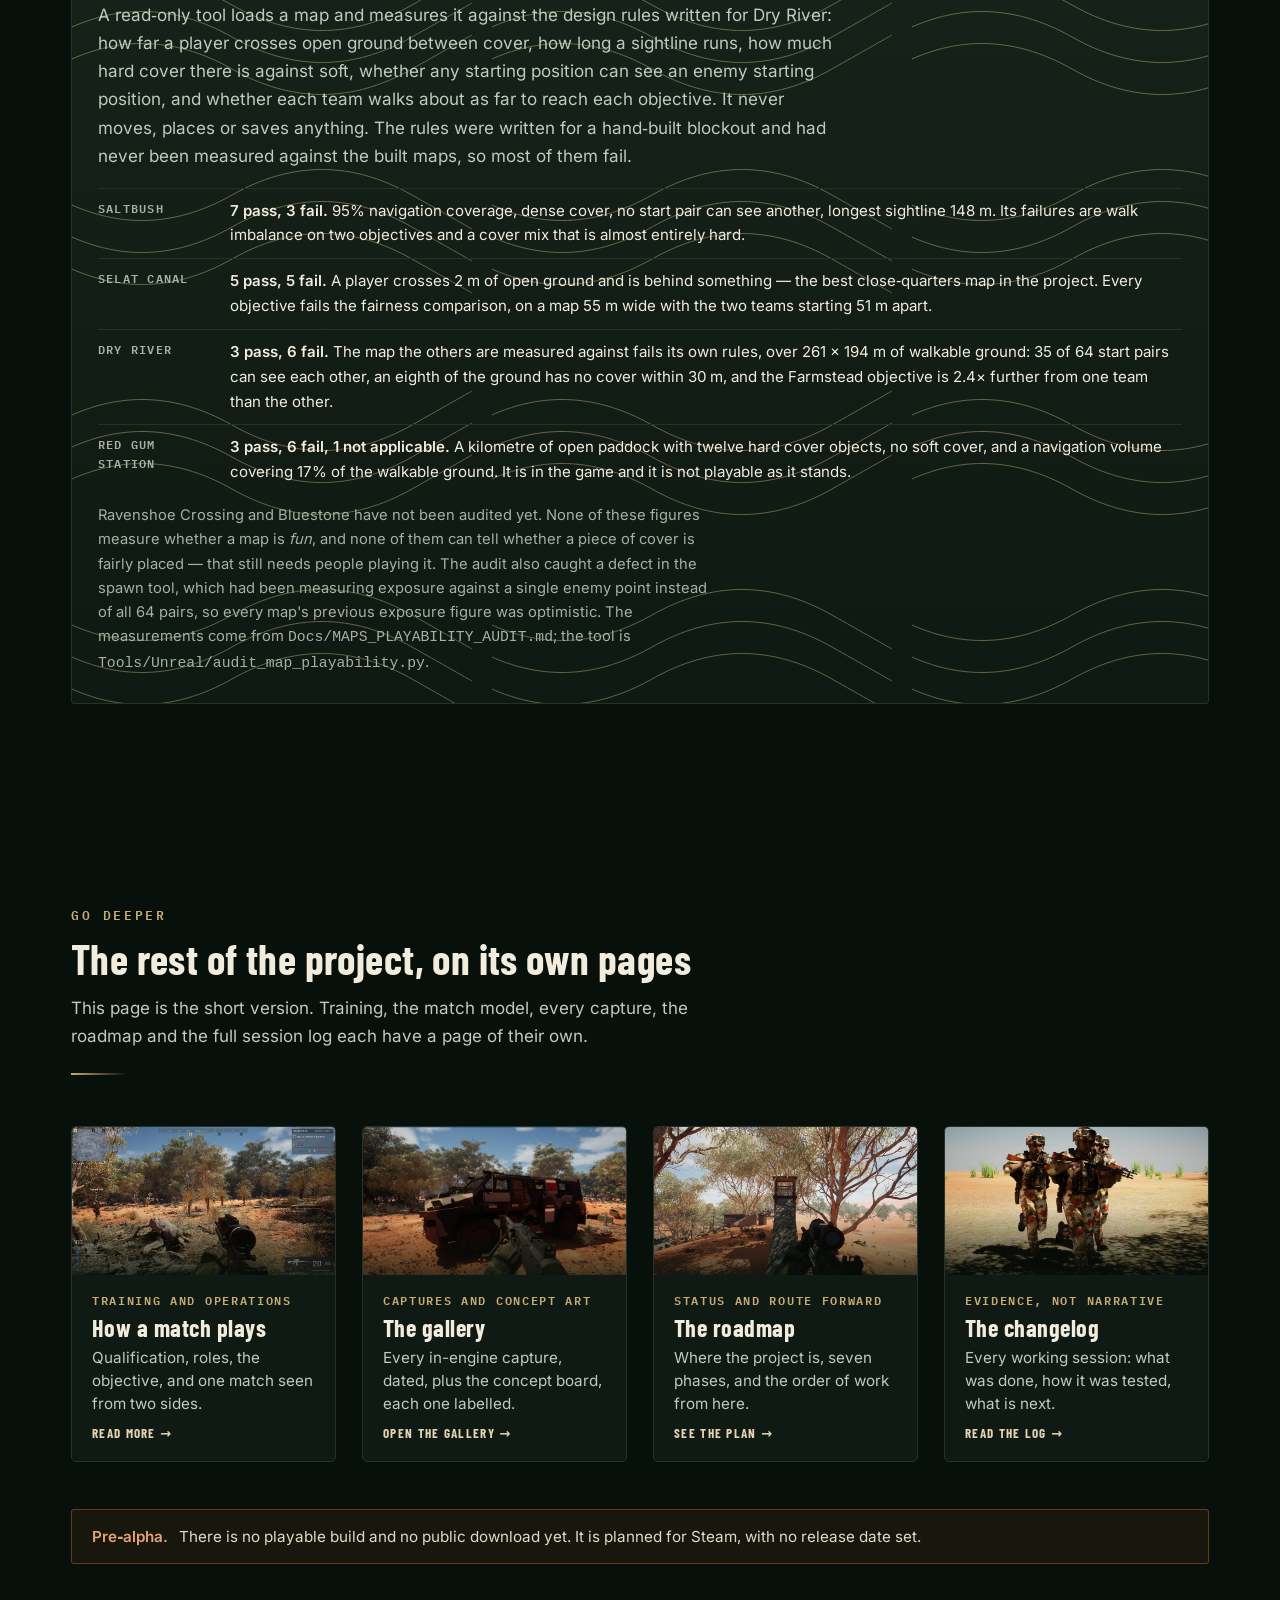
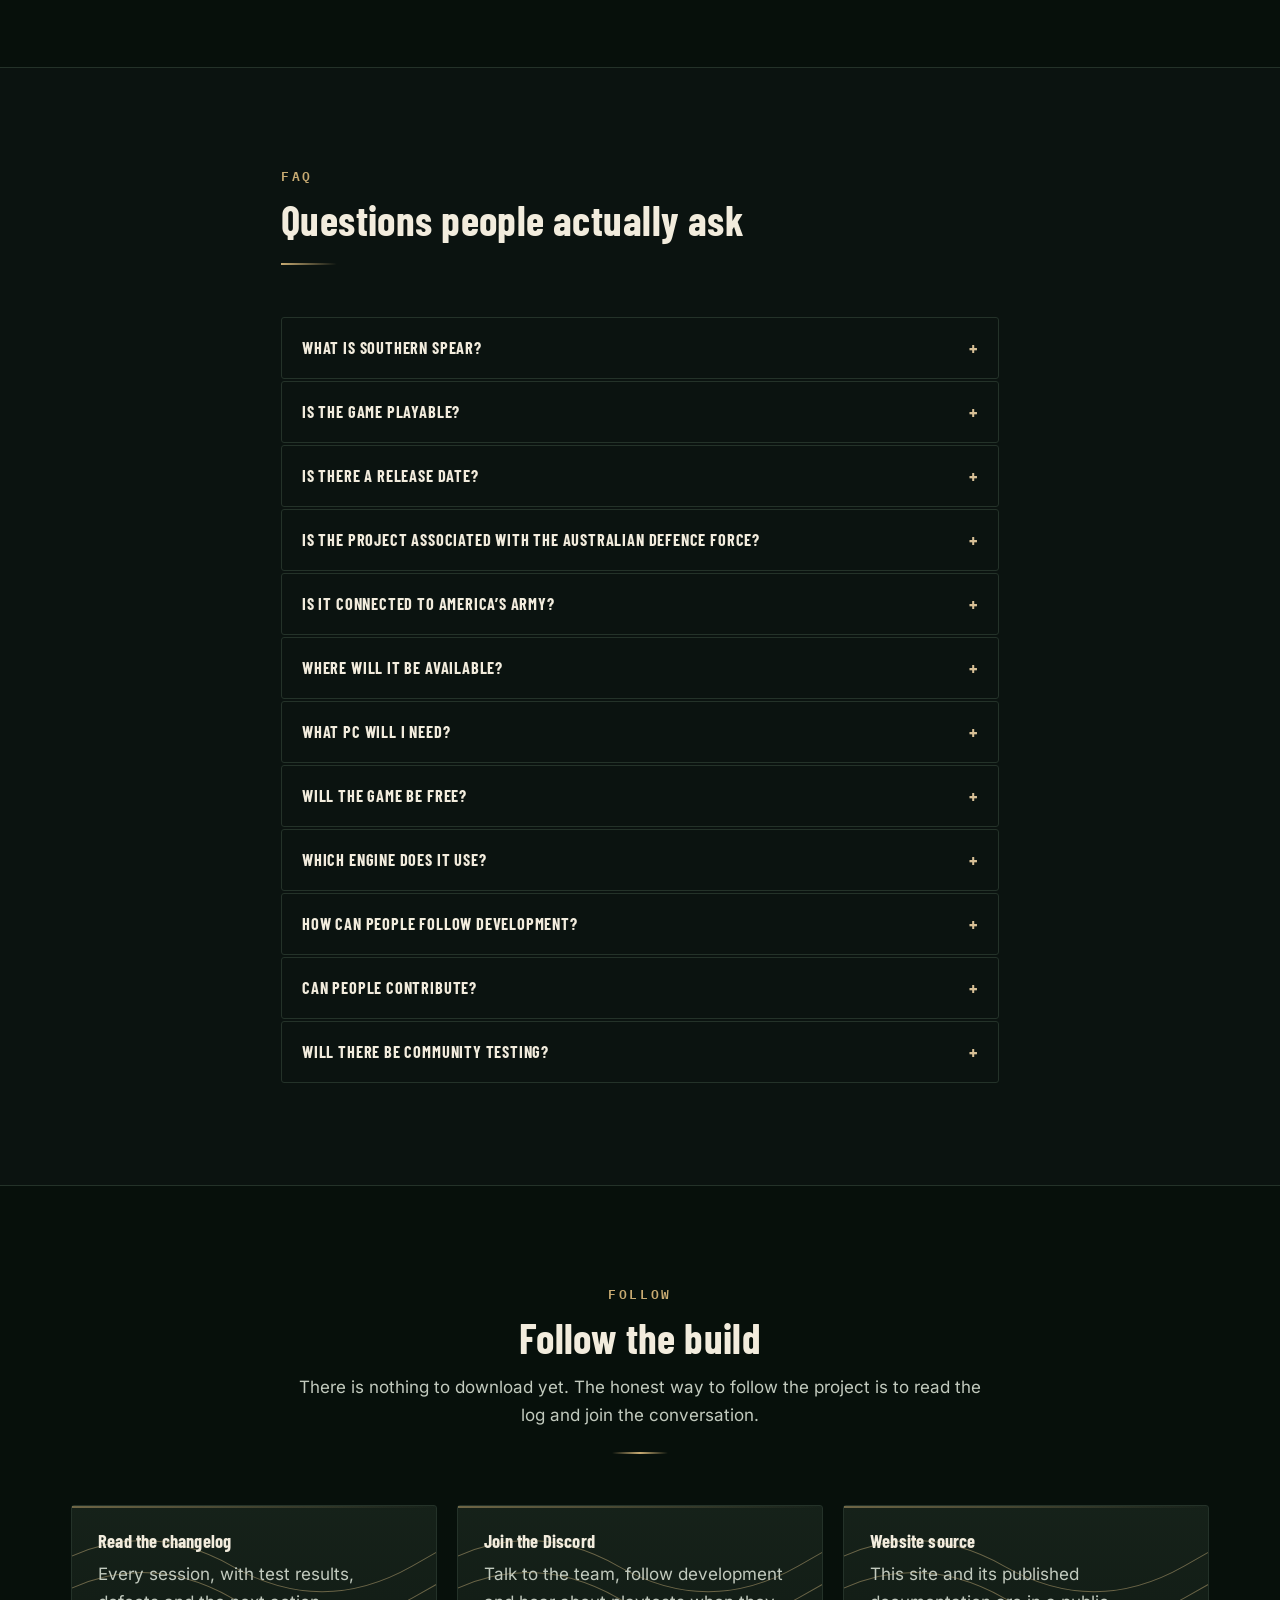
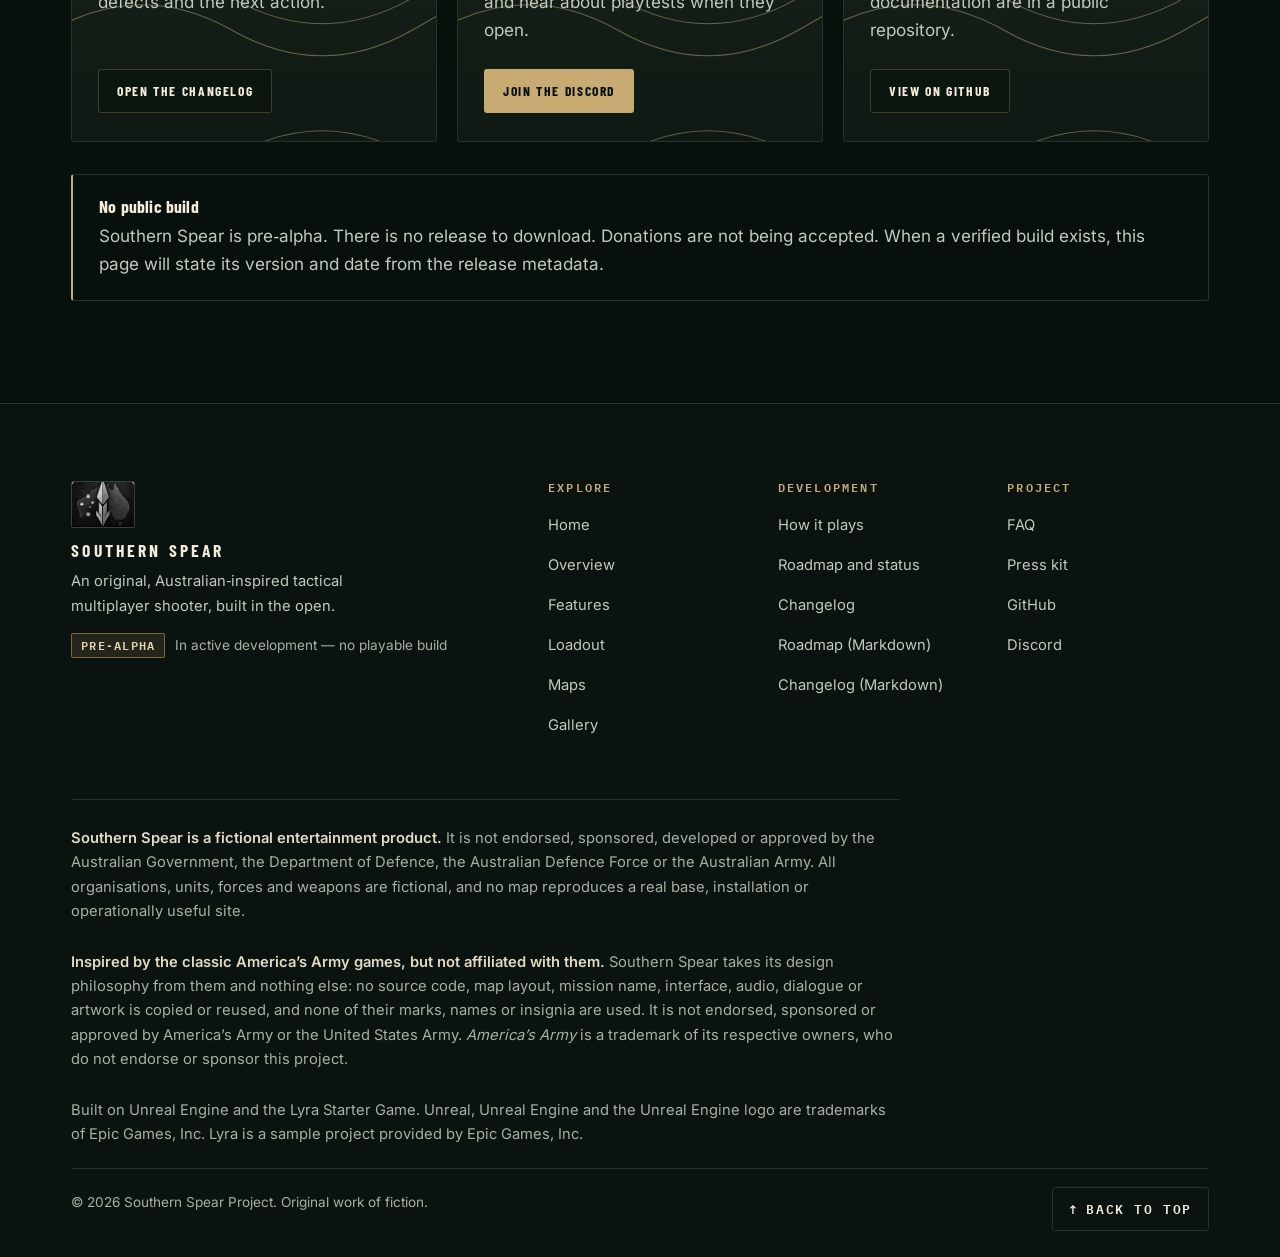
==== commit 41efb0c8: "Publish site from SouthernSpear 5197efd1" ====
--- a/index.html
+++ b/index.html
@@ -668,6 +668,25 @@
         </p>
       </header>
 
+      <figure class="maphero">
+        <button class="maphero__frame" type="button"
+                data-lightbox-src="assets/screenshots/shot-map-saltbush-range-1920.jpg"
+                data-lightbox-alt="First-person view from a ridge on Saltbush: a dirt track winding across a dry grassy basin between rocky hills, an A88 rifle with its optic held at the bottom right."
+                data-lightbox-caption="Saltbush, the basin and the track from the ridge &mdash; in-engine capture from the pre-alpha build, 28 Oct 2026. HUD hidden; a presentation view, not gameplay.">
+          <picture>
+            <source type="image/avif" srcset="assets/screenshots/shot-map-saltbush-range-960.avif 960w, assets/screenshots/shot-map-saltbush-range-1920.avif 1920w" sizes="(max-width: 900px) 92vw, 1120px">
+            <source type="image/webp" srcset="assets/screenshots/shot-map-saltbush-range-960.webp 960w, assets/screenshots/shot-map-saltbush-range-1920.webp 1920w" sizes="(max-width: 900px) 92vw, 1120px">
+            <img src="assets/screenshots/shot-map-saltbush-range-960.jpg" width="1920" height="1080" loading="lazy" decoding="async"
+                 alt="First-person view from a ridge on Saltbush: a dirt track winding across a dry grassy basin between rocky hills, an A88 rifle with its optic held at the bottom right.">
+          </picture>
+          <span class="showcase__zoom" aria-hidden="true">View larger</span>
+        </button>
+        <figcaption>
+          Saltbush, from the ridge: the dry basin and the track that crosses it. The ground these cards
+          describe, in the engine &mdash; a presentation view, not a gameplay capture.
+        </figcaption>
+      </figure>
+
       <ul class="map-grid">
         <li class="map-card">
           <p class="map-card__state"><span class="badge badge--live">In the game</span></p>
--- a/styles.css
+++ b/styles.css
@@ -914,6 +914,18 @@
 .inengine__facts strong { color: var(--brass-300, var(--sand-100)); }
 @media (max-width: 900px) { .inengine { grid-template-columns: 1fr; } }
 
+/* The one picture in the maps section: a look at the ground the cards describe. */
+.maphero { margin: 0 0 28px; }
+.maphero__frame {
+  position: relative; display: block; width: 100%; padding: 0;
+  border: 1px solid var(--line-soft); border-radius: var(--radius-lg);
+  overflow: hidden; background: var(--ink-900); cursor: zoom-in;
+}
+.maphero__frame img { display: block; width: 100%; height: auto; transition: transform var(--dur-slow) var(--ease); }
+.maphero__frame:hover img { transform: scale(1.02); }
+.maphero__frame .showcase__zoom { bottom: 12px; }
+.maphero figcaption { padding: 12px 2px 0; max-width: 92ch; color: var(--sand-200); font-size: 0.9rem; }
+
 .map-grid { list-style: none; display: grid; grid-template-columns: repeat(auto-fit, minmax(280px, 1fr)); gap: 20px; }
 .map-card {
   position: relative;
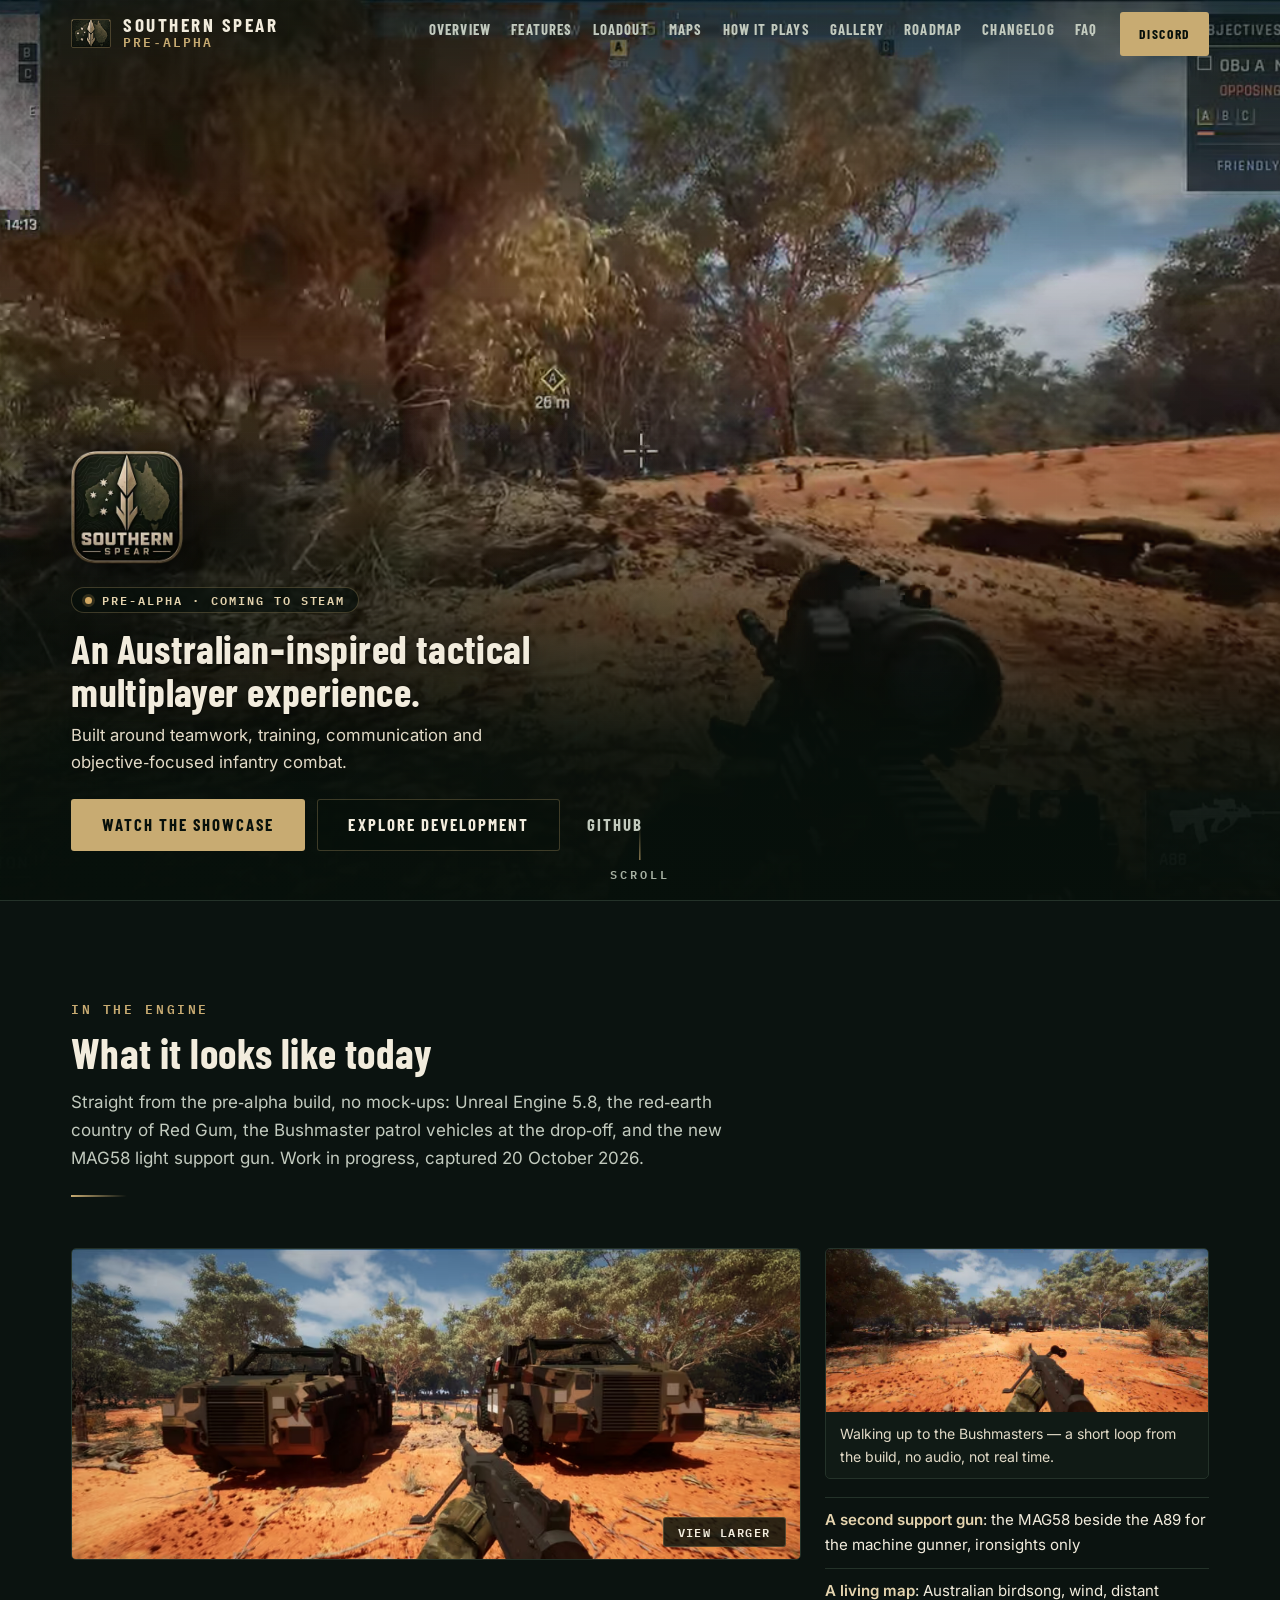
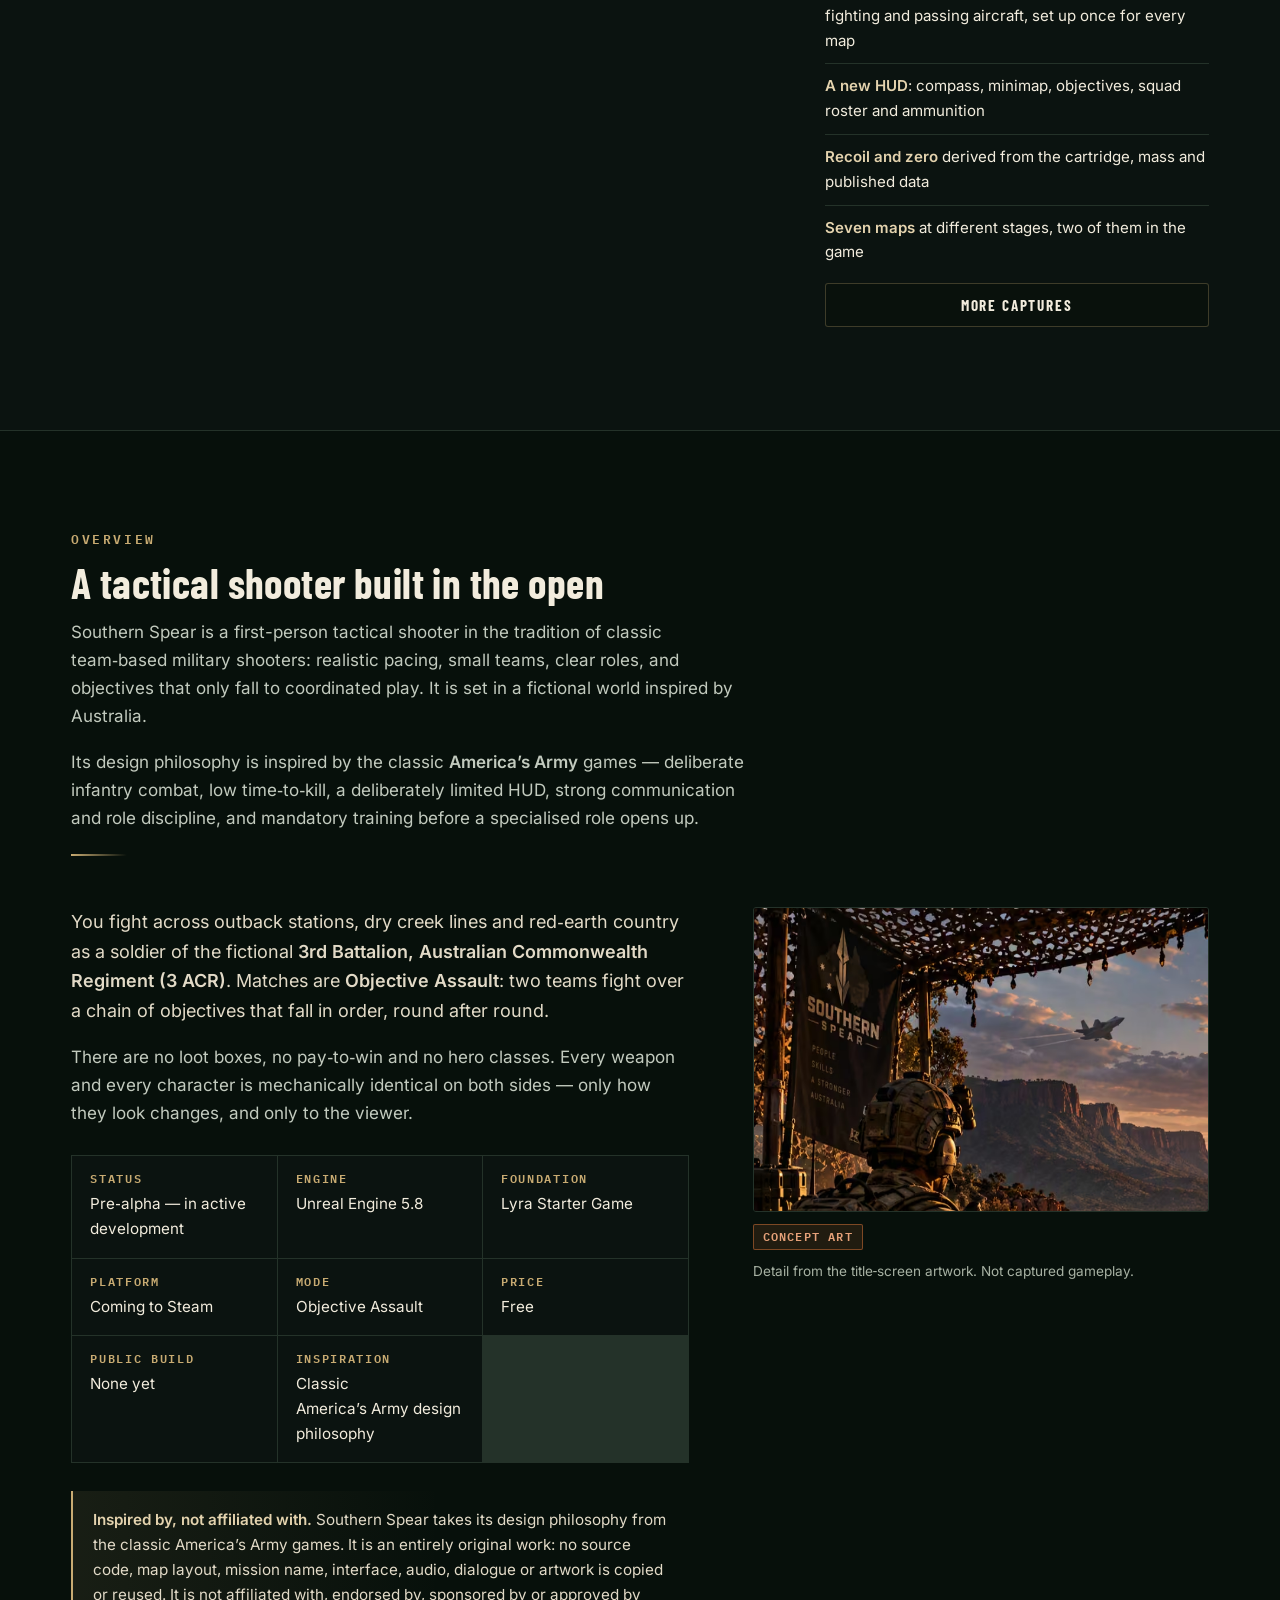
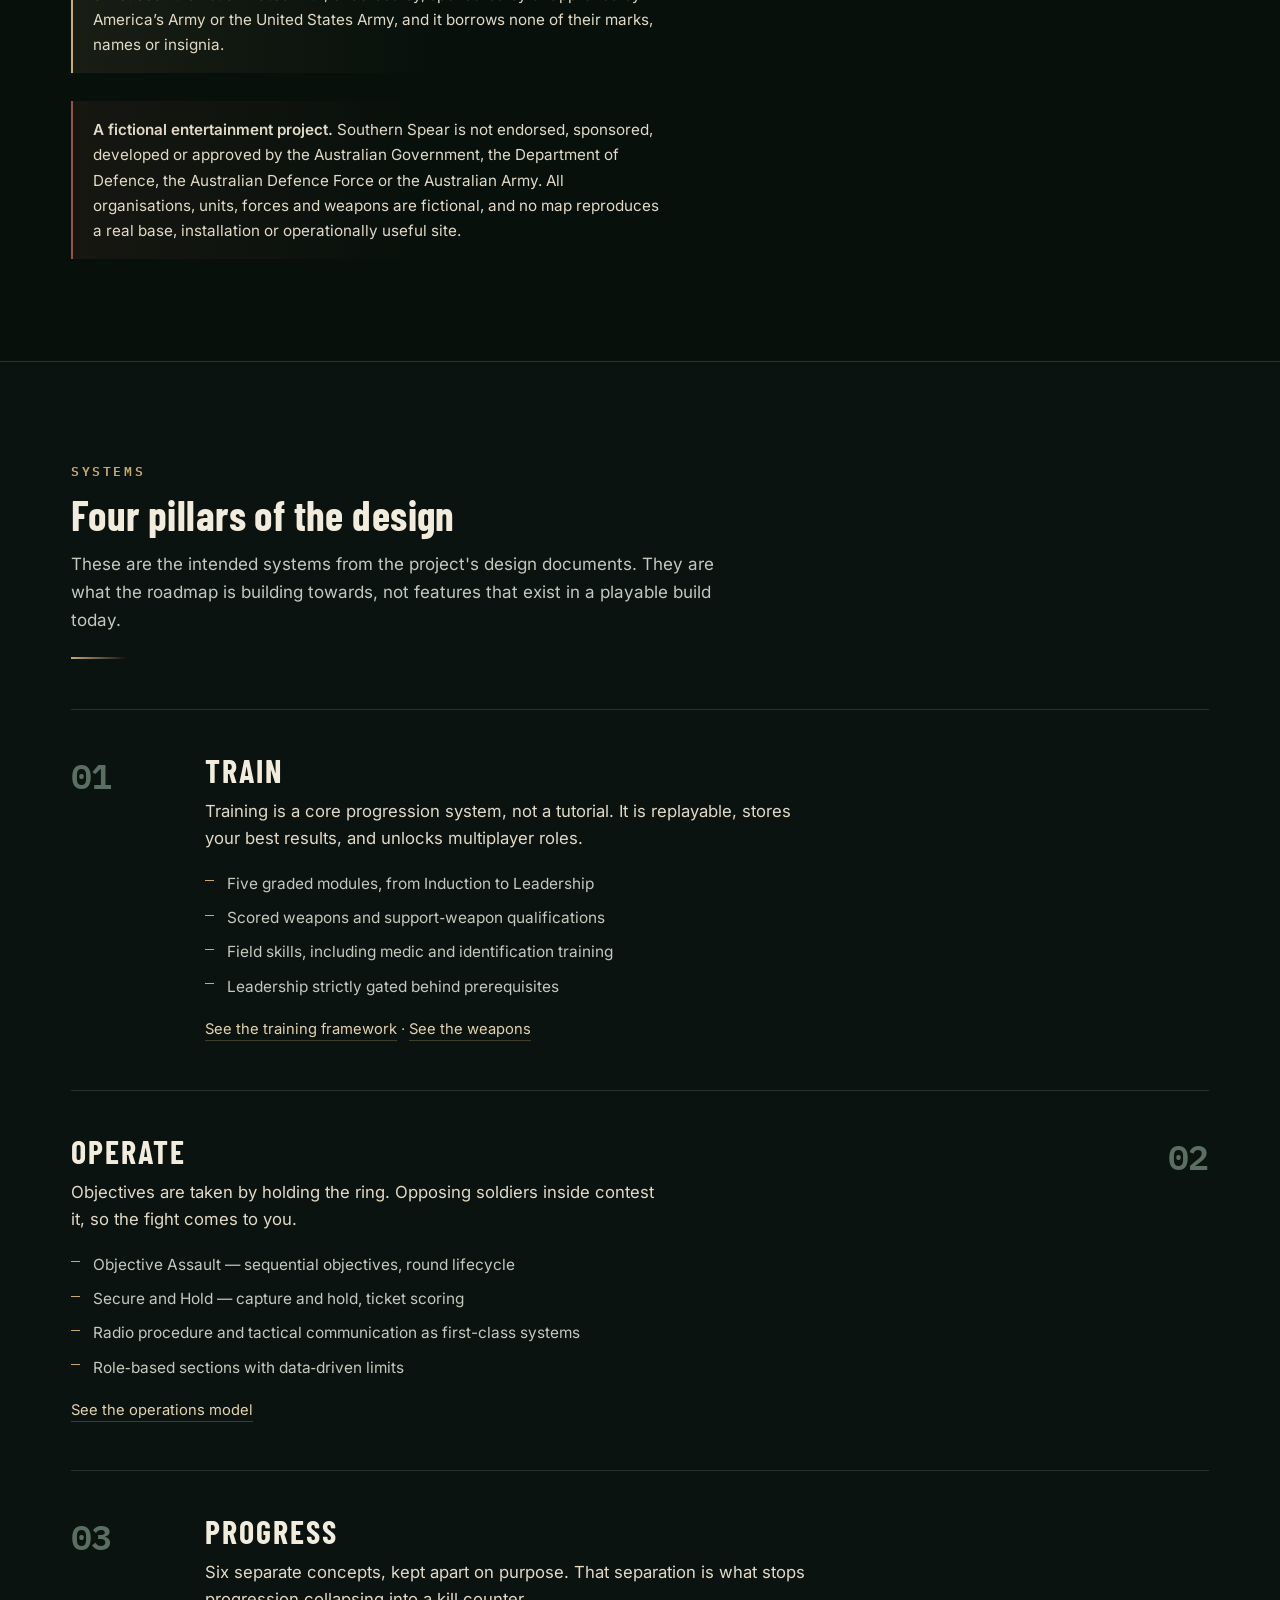
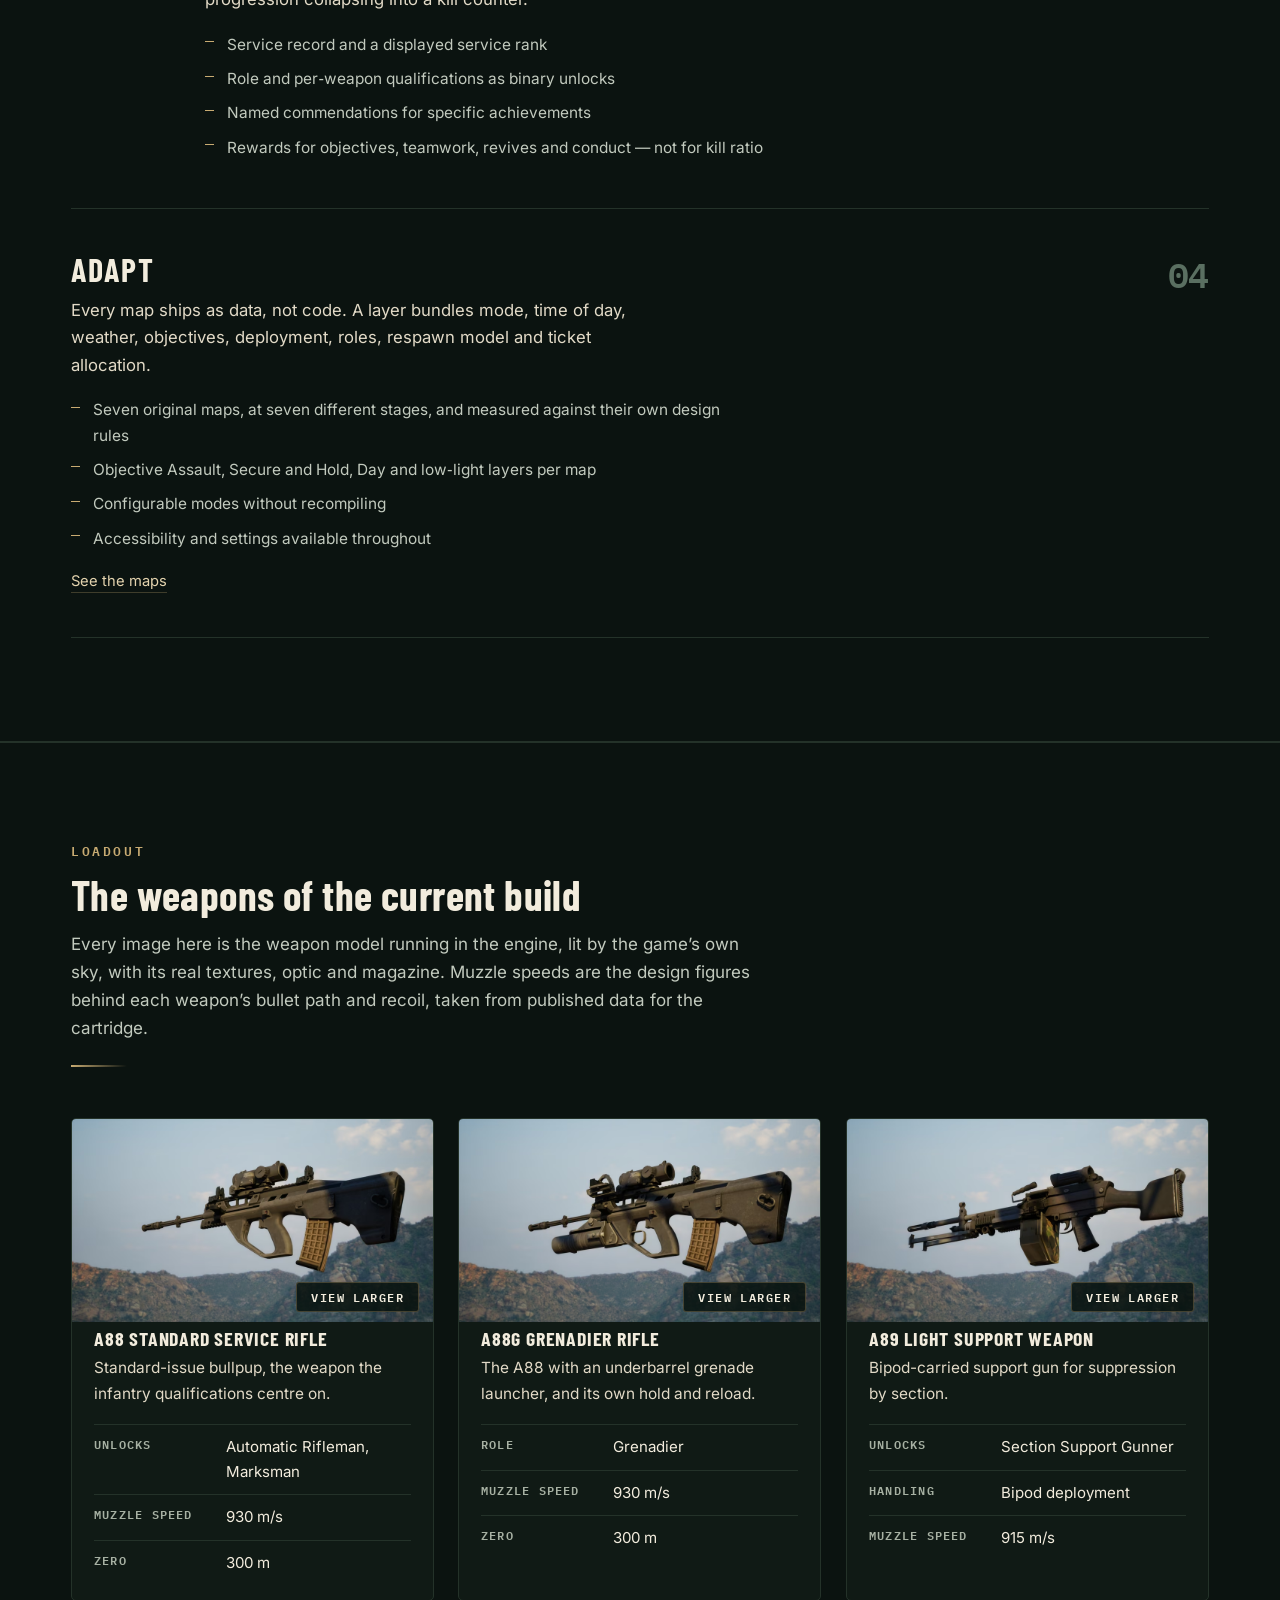
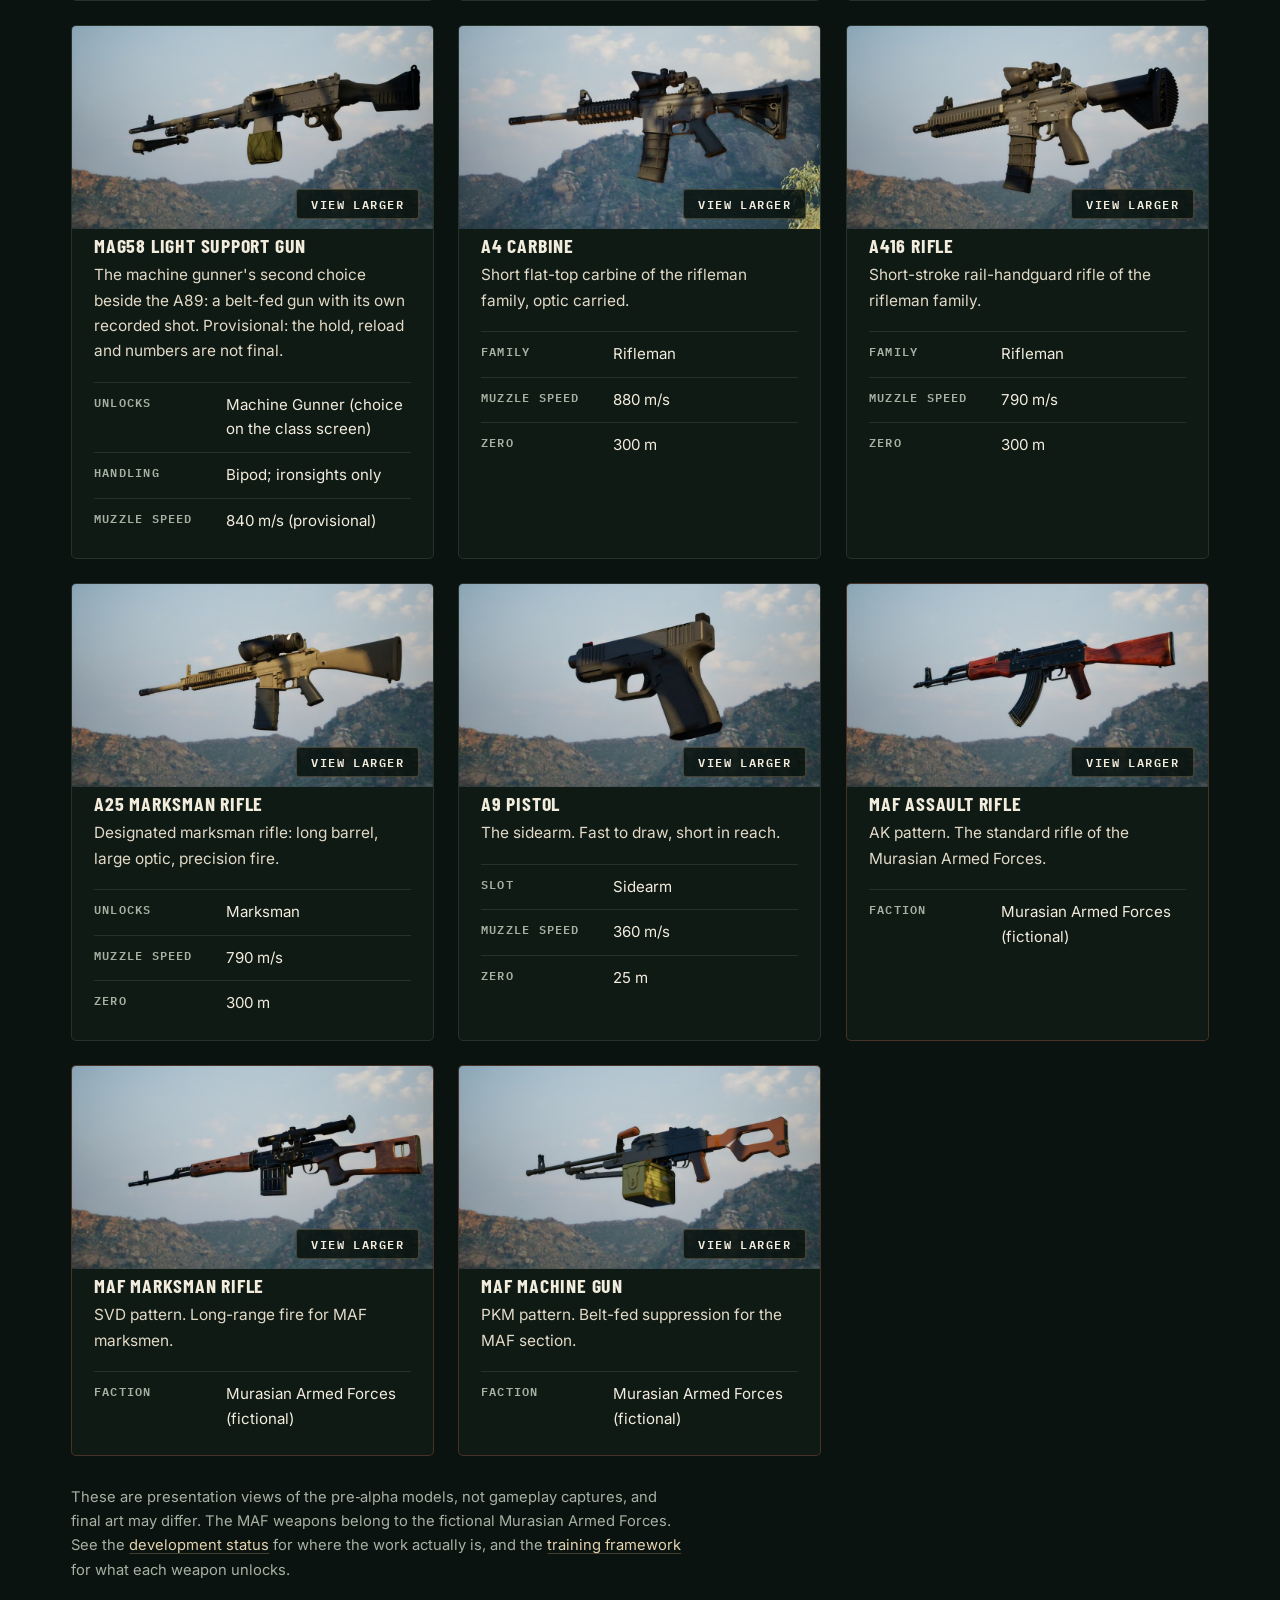
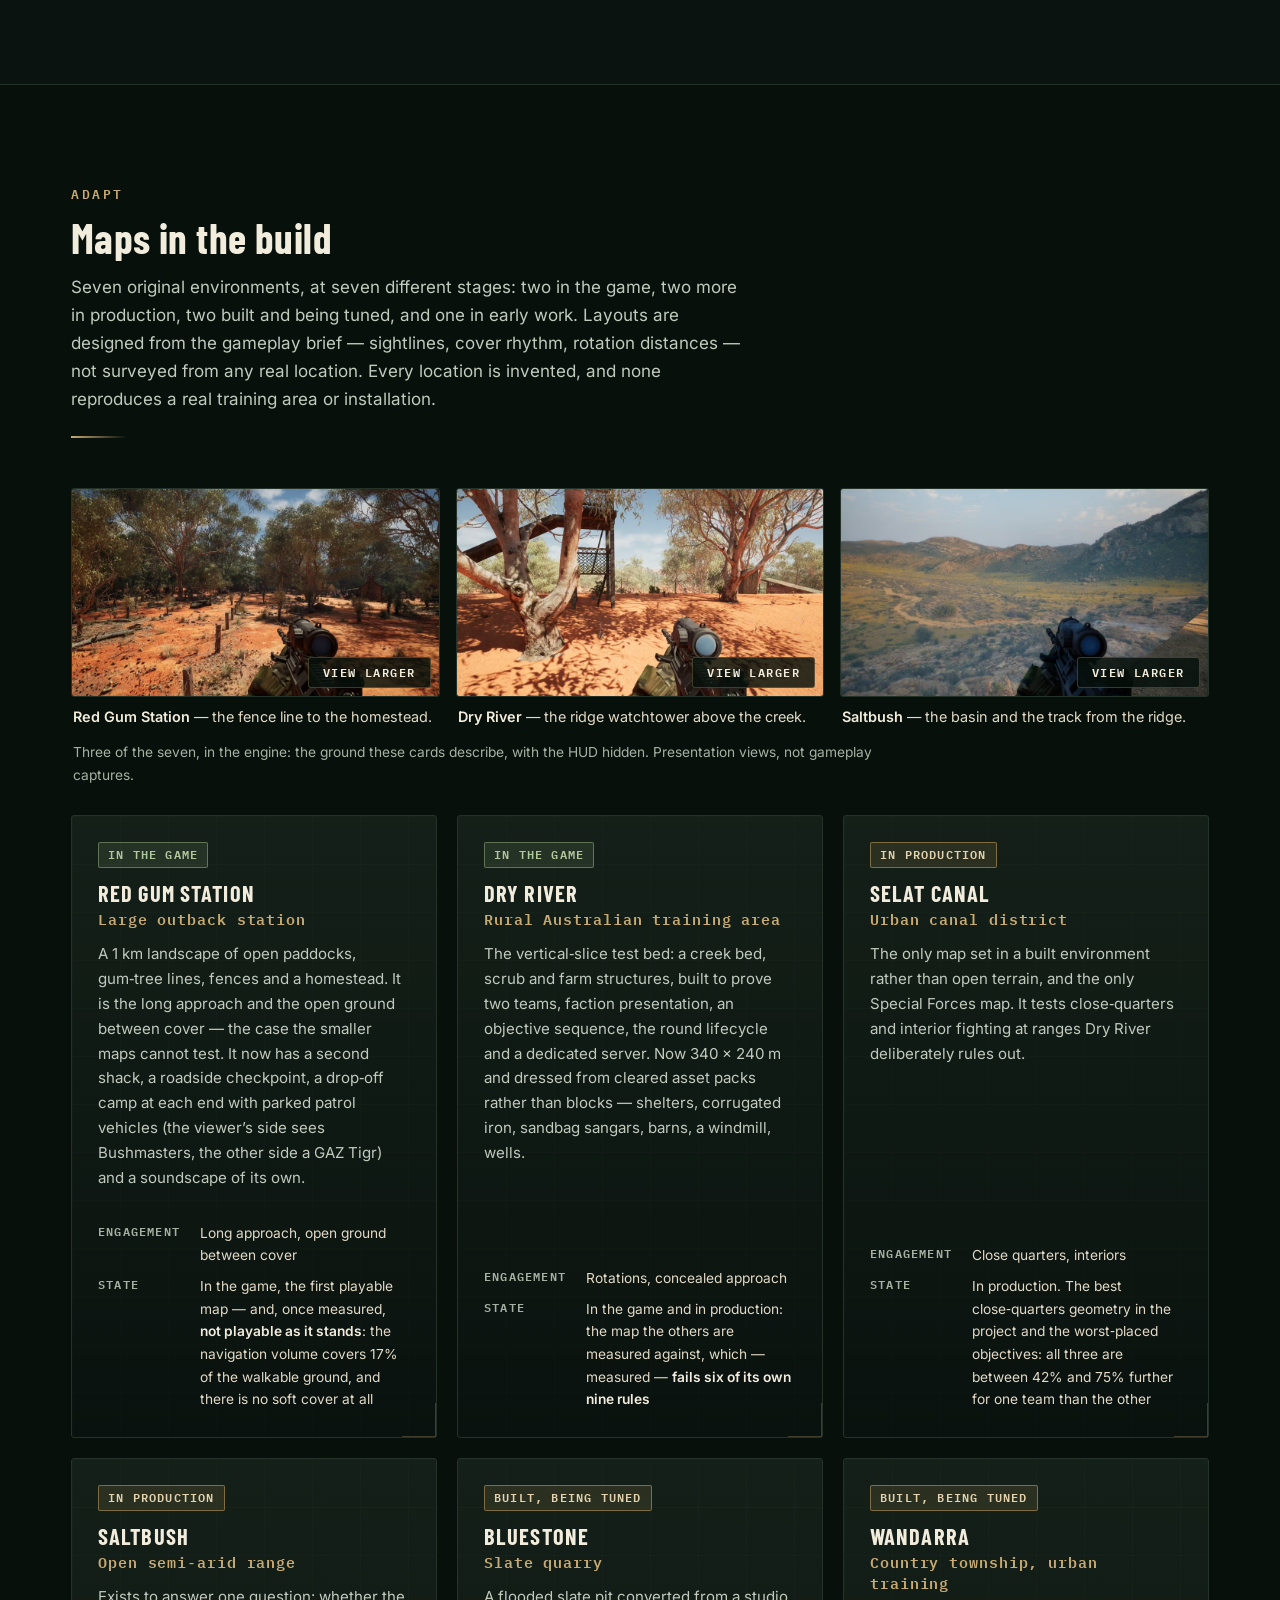
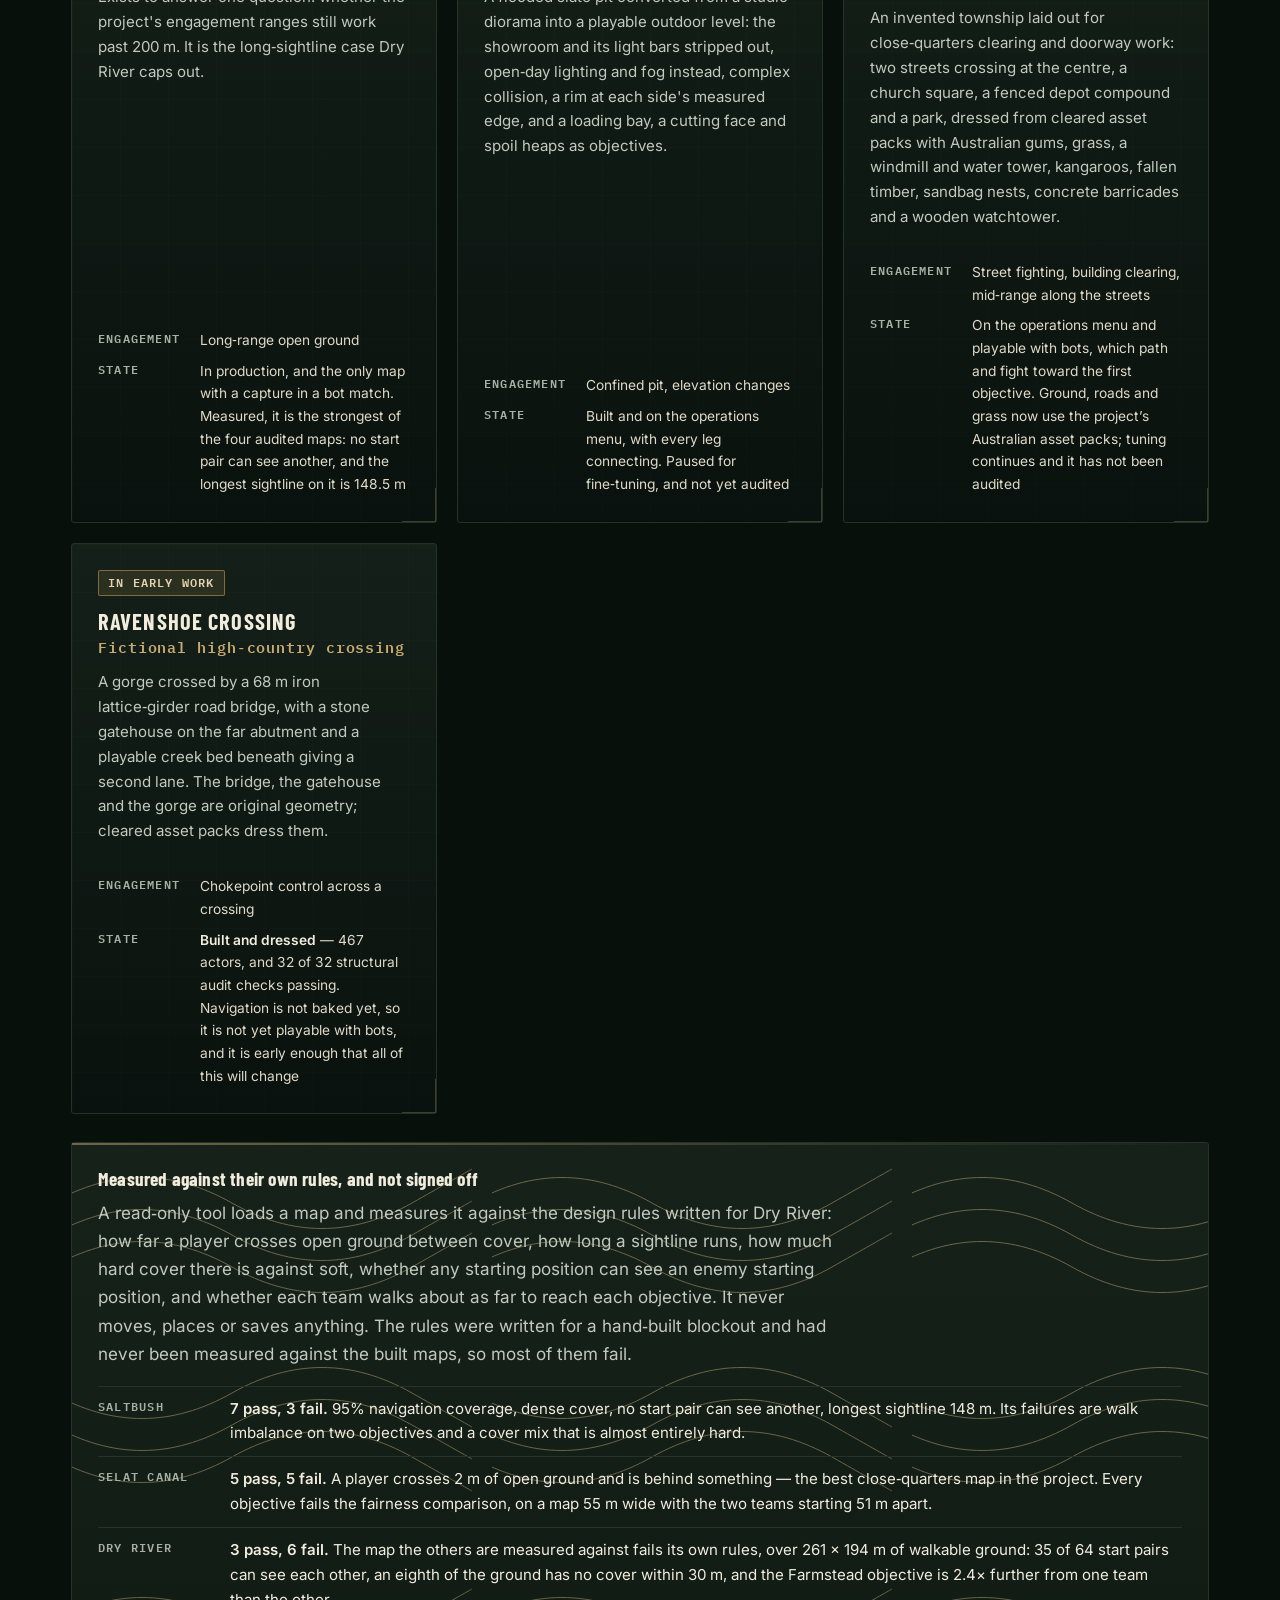
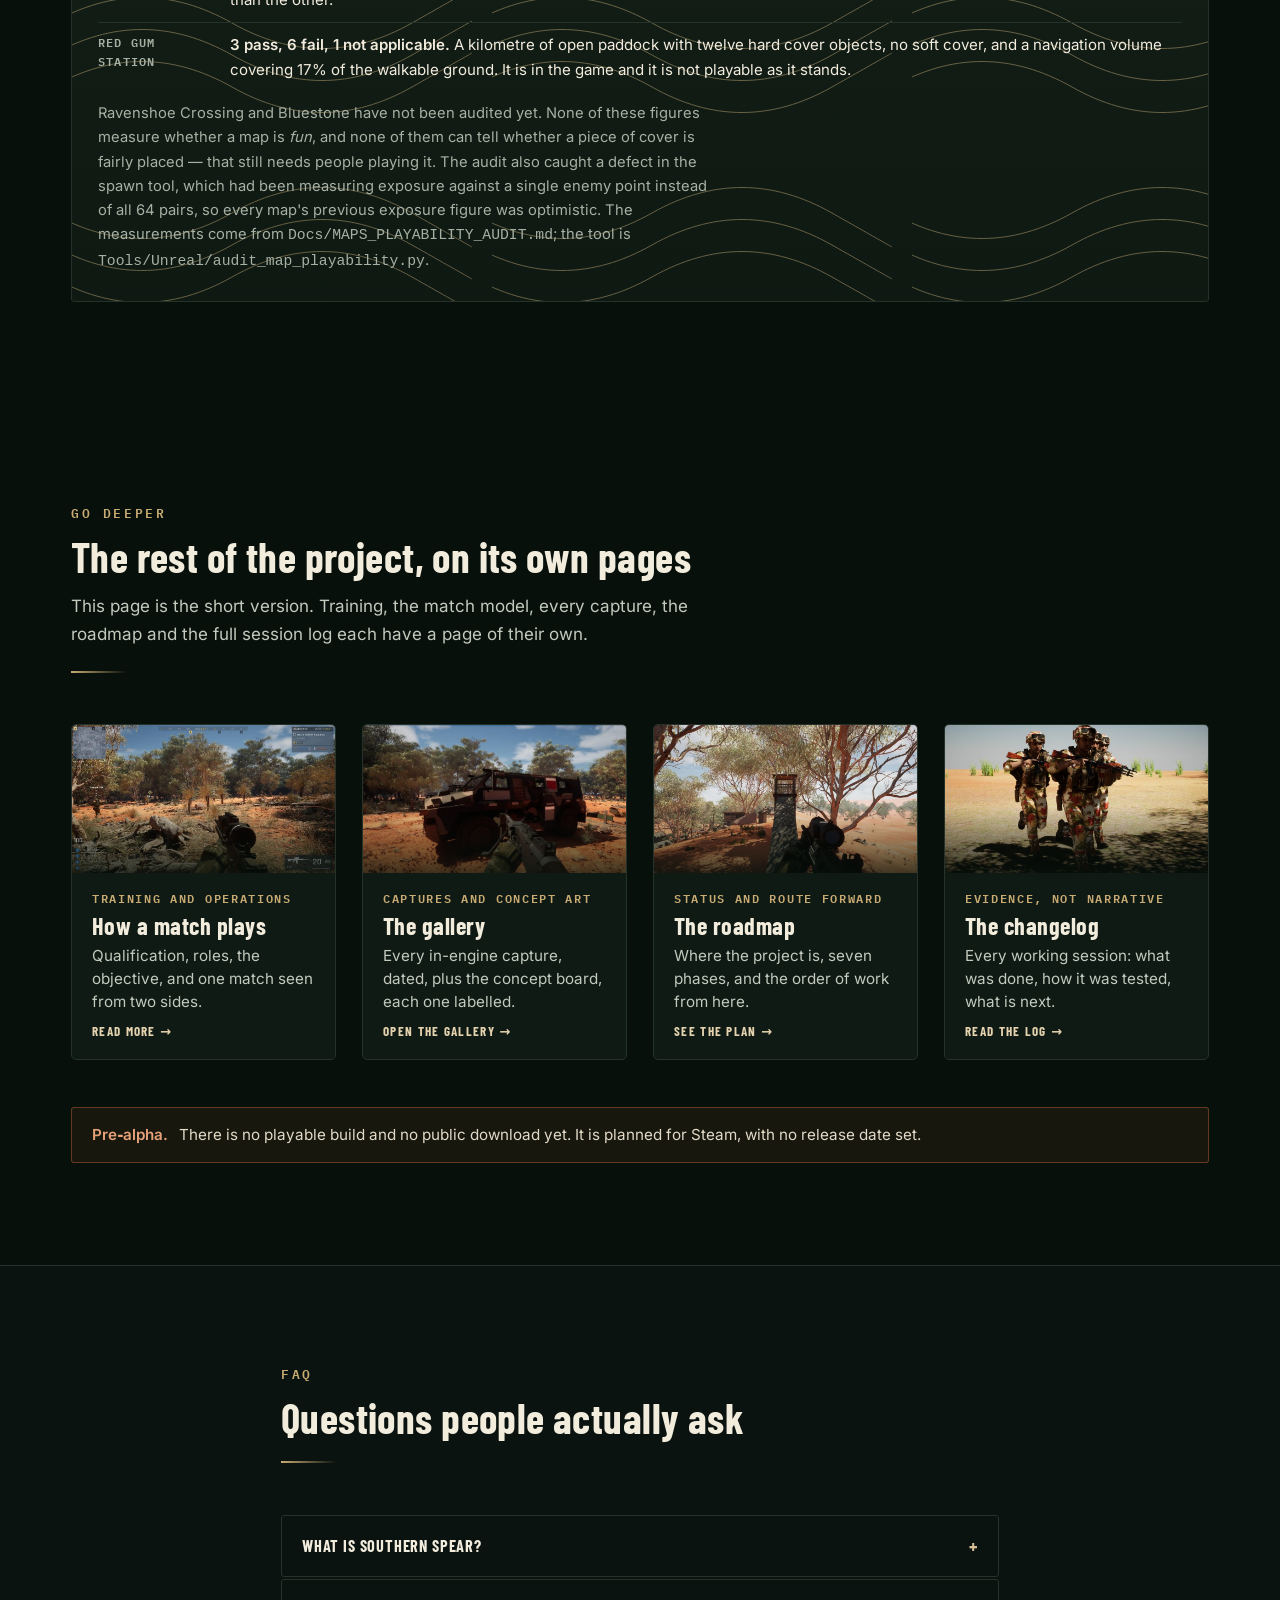
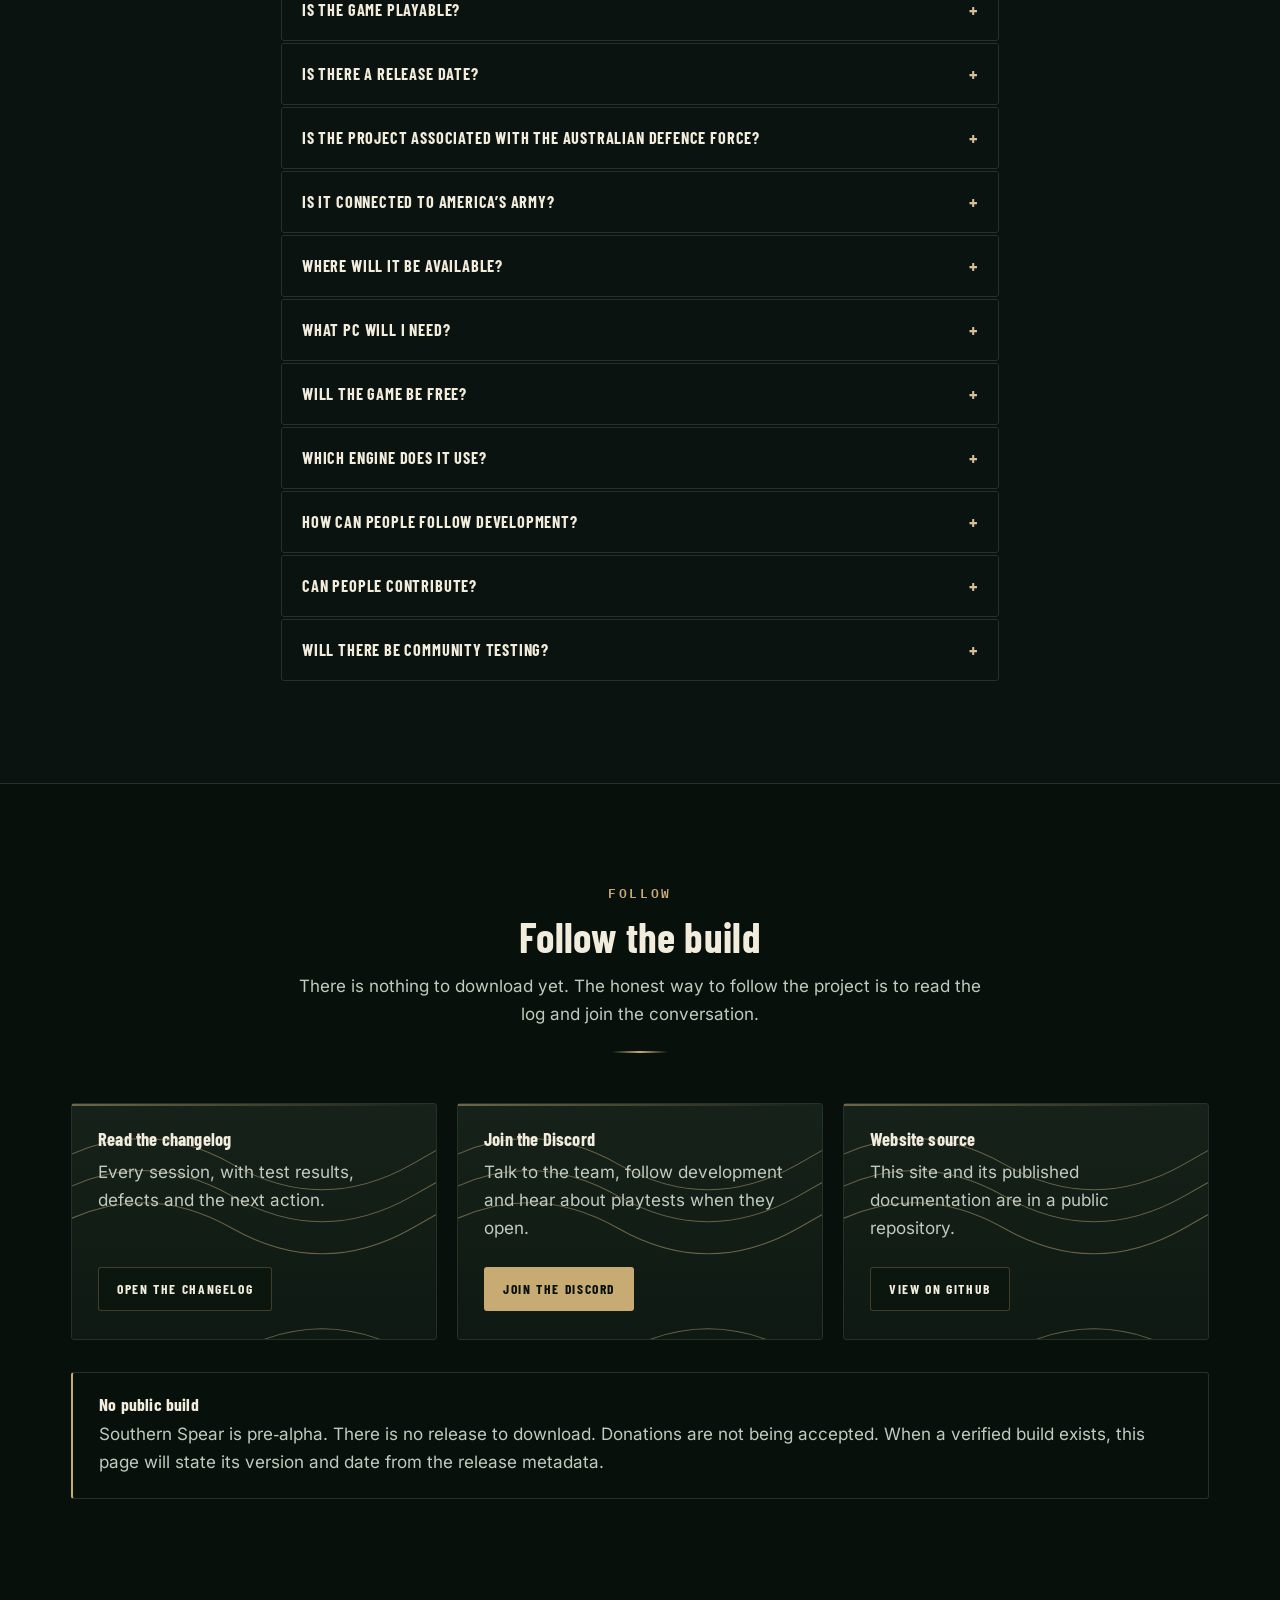
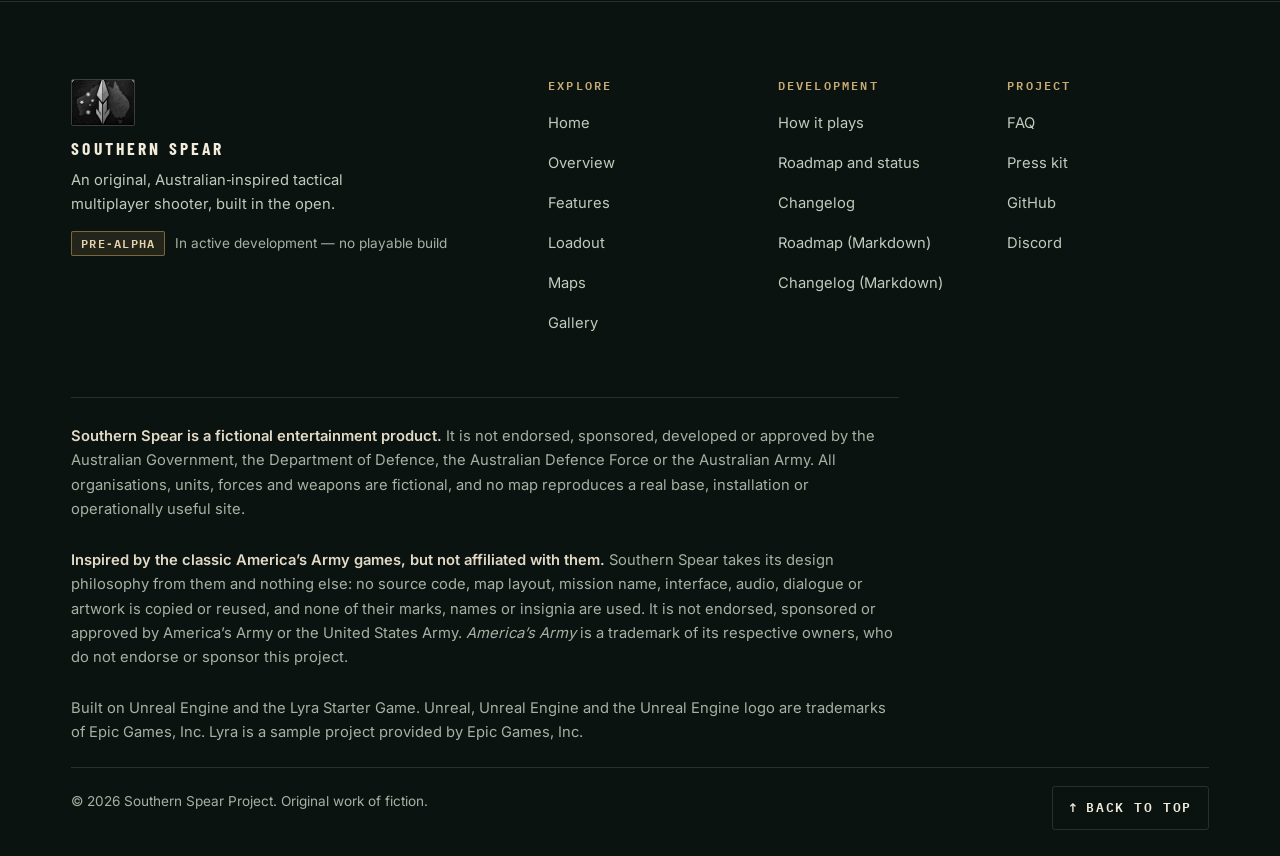
==== commit 20d73e73: "Publish site from SouthernSpear a5db68f9" ====
--- a/index.html
+++ b/index.html
@@ -669,21 +669,56 @@
       </header>
 
       <figure class="maphero">
-        <button class="maphero__frame" type="button"
-                data-lightbox-src="assets/screenshots/shot-map-saltbush-range-1920.jpg"
-                data-lightbox-alt="First-person view from a ridge on Saltbush: a dirt track winding across a dry grassy basin between rocky hills, an A88 rifle with its optic held at the bottom right."
-                data-lightbox-caption="Saltbush, the basin and the track from the ridge &mdash; in-engine capture from the pre-alpha build, 28 Oct 2026. HUD hidden; a presentation view, not gameplay.">
-          <picture>
-            <source type="image/avif" srcset="assets/screenshots/shot-map-saltbush-range-960.avif 960w, assets/screenshots/shot-map-saltbush-range-1920.avif 1920w" sizes="(max-width: 900px) 92vw, 1120px">
-            <source type="image/webp" srcset="assets/screenshots/shot-map-saltbush-range-960.webp 960w, assets/screenshots/shot-map-saltbush-range-1920.webp 1920w" sizes="(max-width: 900px) 92vw, 1120px">
-            <img src="assets/screenshots/shot-map-saltbush-range-960.jpg" width="1920" height="1080" loading="lazy" decoding="async"
-                 alt="First-person view from a ridge on Saltbush: a dirt track winding across a dry grassy basin between rocky hills, an A88 rifle with its optic held at the bottom right.">
-          </picture>
-          <span class="showcase__zoom" aria-hidden="true">View larger</span>
-        </button>
+        <ul class="maphero__grid" role="list">
+          <li>
+            <button class="maphero__frame" type="button"
+                    data-lightbox-src="assets/screenshots/shot-map-redgum-station-1920.jpg"
+                    data-lightbox-alt="First-person view on Red Gum Station: a wire fence running across red earth towards a timber homestead among gum trees, an A88 rifle with its optic held at the bottom right."
+                    data-lightbox-caption="Red Gum Station, the fence line to the homestead &mdash; in-engine capture from the pre-alpha build, 28 Oct 2026. HUD hidden; a presentation view, not gameplay.">
+              <picture>
+                <source type="image/avif" srcset="assets/screenshots/shot-map-redgum-station-960.avif 960w, assets/screenshots/shot-map-redgum-station-1920.avif 1920w" sizes="(max-width: 900px) 92vw, 380px">
+                <source type="image/webp" srcset="assets/screenshots/shot-map-redgum-station-960.webp 960w, assets/screenshots/shot-map-redgum-station-1920.webp 1920w" sizes="(max-width: 900px) 92vw, 380px">
+                <img src="assets/screenshots/shot-map-redgum-station-960.jpg" width="1920" height="1080" loading="lazy" decoding="async"
+                     alt="First-person view on Red Gum Station: a wire fence running across red earth towards a timber homestead among gum trees, an A88 rifle with its optic held at the bottom right.">
+              </picture>
+              <span class="showcase__zoom" aria-hidden="true">View larger</span>
+            </button>
+            <p class="maphero__label"><strong>Red Gum Station</strong> &mdash; the fence line to the homestead.</p>
+          </li>
+          <li>
+            <button class="maphero__frame" type="button"
+                    data-lightbox-src="assets/screenshots/shot-map-dryriver-tower-1920.jpg"
+                    data-lightbox-alt="First-person view on Dry River: a timber watchtower beside a gum tree on red earth, a tin-roofed shed to the right and long tree shadows across the ground, an A88 rifle held at the bottom right."
+                    data-lightbox-caption="Dry River, the ridge watchtower &mdash; in-engine capture from the pre-alpha build, 28 Oct 2026. HUD hidden; a presentation view, not gameplay.">
+              <picture>
+                <source type="image/avif" srcset="assets/screenshots/shot-map-dryriver-tower-960.avif 960w, assets/screenshots/shot-map-dryriver-tower-1920.avif 1920w" sizes="(max-width: 900px) 92vw, 380px">
+                <source type="image/webp" srcset="assets/screenshots/shot-map-dryriver-tower-960.webp 960w, assets/screenshots/shot-map-dryriver-tower-1920.webp 1920w" sizes="(max-width: 900px) 92vw, 380px">
+                <img src="assets/screenshots/shot-map-dryriver-tower-960.jpg" width="1920" height="1080" loading="lazy" decoding="async"
+                     alt="First-person view on Dry River: a timber watchtower beside a gum tree on red earth, a tin-roofed shed to the right and long tree shadows across the ground, an A88 rifle held at the bottom right.">
+              </picture>
+              <span class="showcase__zoom" aria-hidden="true">View larger</span>
+            </button>
+            <p class="maphero__label"><strong>Dry River</strong> &mdash; the ridge watchtower above the creek.</p>
+          </li>
+          <li>
+            <button class="maphero__frame" type="button"
+                    data-lightbox-src="assets/screenshots/shot-map-saltbush-range-1920.jpg"
+                    data-lightbox-alt="First-person view from a ridge on Saltbush: a dirt track winding across a dry grassy basin between rocky hills, an A88 rifle with its optic held at the bottom right."
+                    data-lightbox-caption="Saltbush, the basin and the track from the ridge &mdash; in-engine capture from the pre-alpha build, 28 Oct 2026. HUD hidden; a presentation view, not gameplay.">
+              <picture>
+                <source type="image/avif" srcset="assets/screenshots/shot-map-saltbush-range-960.avif 960w, assets/screenshots/shot-map-saltbush-range-1920.avif 1920w" sizes="(max-width: 900px) 92vw, 380px">
+                <source type="image/webp" srcset="assets/screenshots/shot-map-saltbush-range-960.webp 960w, assets/screenshots/shot-map-saltbush-range-1920.webp 1920w" sizes="(max-width: 900px) 92vw, 380px">
+                <img src="assets/screenshots/shot-map-saltbush-range-960.jpg" width="1920" height="1080" loading="lazy" decoding="async"
+                     alt="First-person view from a ridge on Saltbush: a dirt track winding across a dry grassy basin between rocky hills, an A88 rifle with its optic held at the bottom right.">
+              </picture>
+              <span class="showcase__zoom" aria-hidden="true">View larger</span>
+            </button>
+            <p class="maphero__label"><strong>Saltbush</strong> &mdash; the basin and the track from the ridge.</p>
+          </li>
+        </ul>
         <figcaption>
-          Saltbush, from the ridge: the dry basin and the track that crosses it. The ground these cards
-          describe, in the engine &mdash; a presentation view, not a gameplay capture.
+          Three of the seven, in the engine: the ground these cards describe, with the HUD hidden.
+          Presentation views, not gameplay captures.
         </figcaption>
       </figure>
 
--- a/styles.css
+++ b/styles.css
@@ -914,17 +914,21 @@
 .inengine__facts strong { color: var(--brass-300, var(--sand-100)); }
 @media (max-width: 900px) { .inengine { grid-template-columns: 1fr; } }
 
-/* The one picture in the maps section: a look at the ground the cards describe. */
+/* The pictures in the maps section: the ground the cards describe, three maps at a time. */
 .maphero { margin: 0 0 28px; }
+.maphero__grid { list-style: none; margin: 0; padding: 0; display: grid; grid-template-columns: repeat(3, minmax(0, 1fr)); gap: 16px; }
 .maphero__frame {
   position: relative; display: block; width: 100%; padding: 0;
-  border: 1px solid var(--line-soft); border-radius: var(--radius-lg);
+  border: 1px solid var(--line-soft); border-radius: var(--radius);
   overflow: hidden; background: var(--ink-900); cursor: zoom-in;
 }
-.maphero__frame img { display: block; width: 100%; height: auto; transition: transform var(--dur-slow) var(--ease); }
-.maphero__frame:hover img { transform: scale(1.02); }
-.maphero__frame .showcase__zoom { bottom: 12px; }
-.maphero figcaption { padding: 12px 2px 0; max-width: 92ch; color: var(--sand-200); font-size: 0.9rem; }
+.maphero__frame img { display: block; width: 100%; aspect-ratio: 16 / 9; object-fit: cover; transition: transform var(--dur-slow) var(--ease); }
+.maphero__frame:hover img { transform: scale(1.03); }
+.maphero__frame .showcase__zoom { bottom: 8px; right: 8px; }
+.maphero__label { margin: 10px 2px 0; color: var(--sand-200); font-size: 0.9rem; line-height: 1.45; }
+.maphero__label strong { color: var(--sand-100); font-weight: 600; }
+.maphero figcaption { padding: 14px 2px 0; max-width: 92ch; color: var(--sage-400); font-size: 0.86rem; }
+@media (max-width: 900px) { .maphero__grid { grid-template-columns: 1fr; } }
 
 .map-grid { list-style: none; display: grid; grid-template-columns: repeat(auto-fit, minmax(280px, 1fr)); gap: 20px; }
 .map-card {
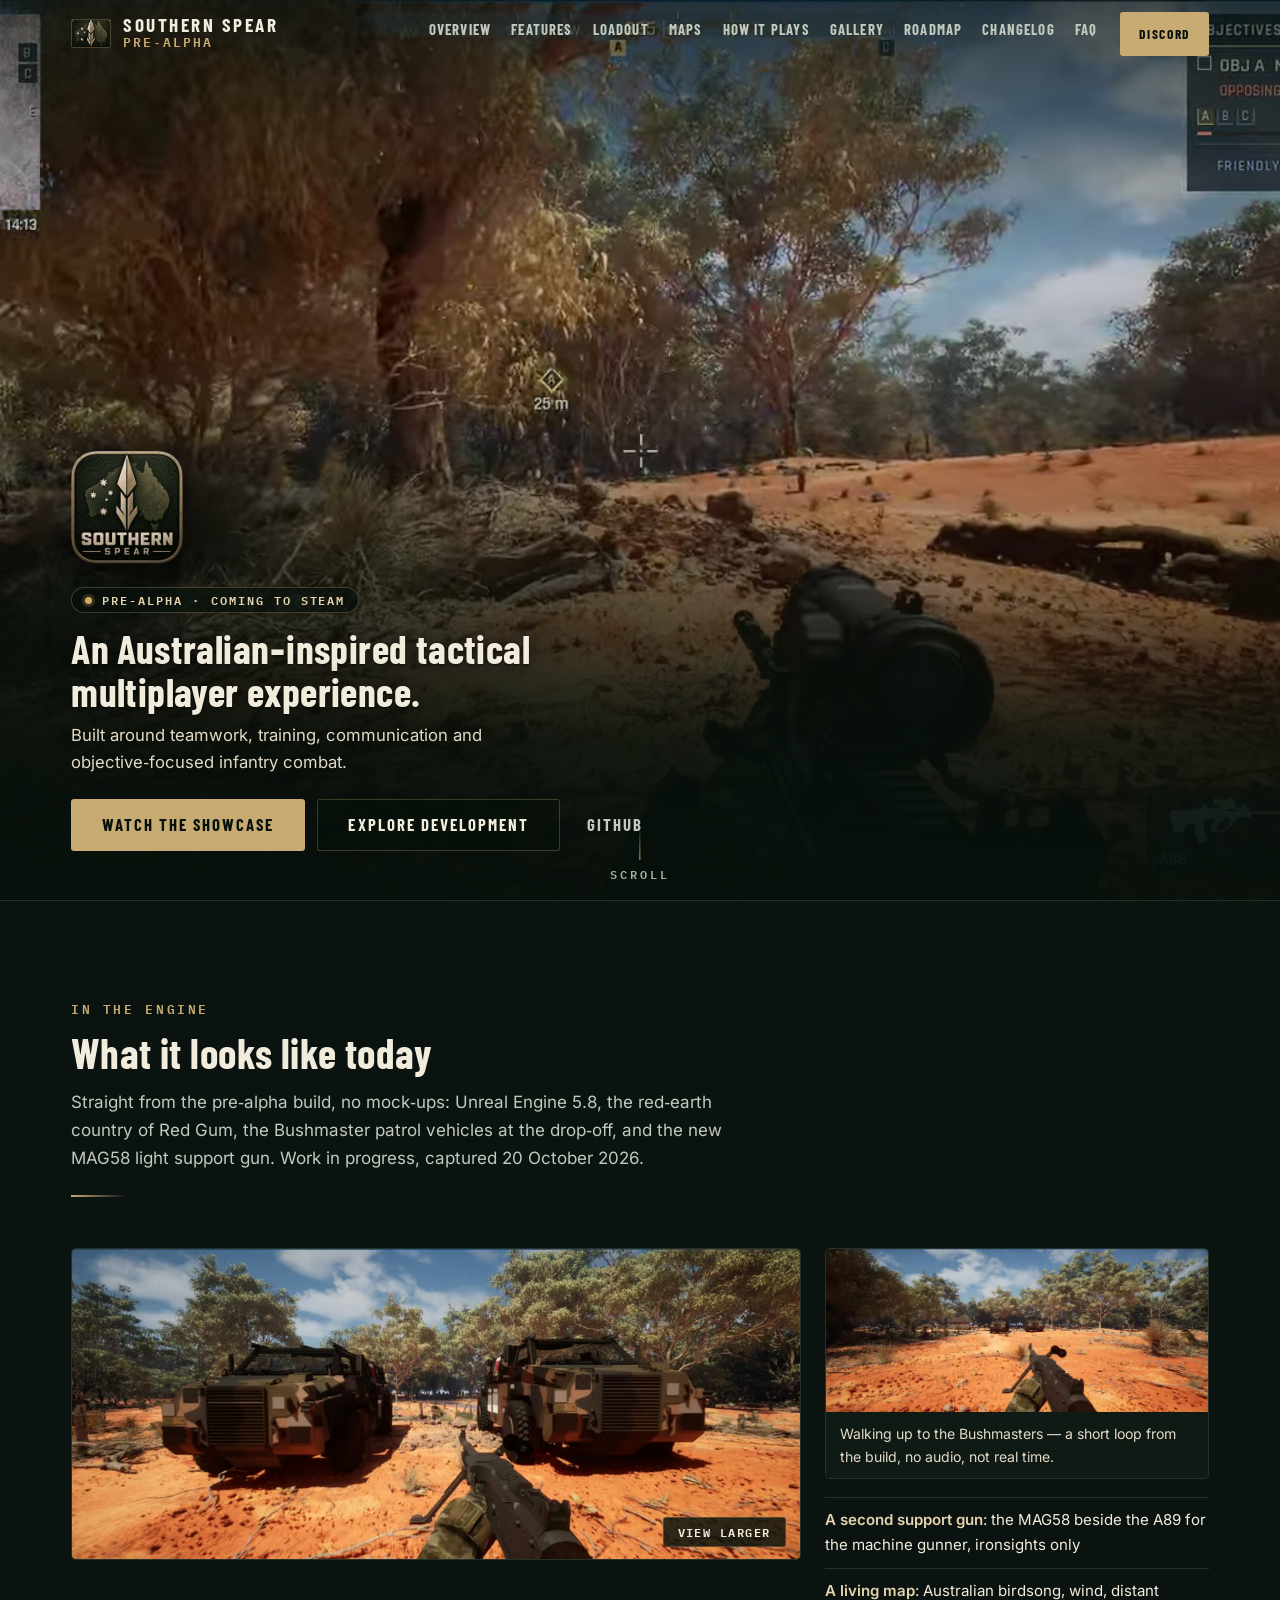
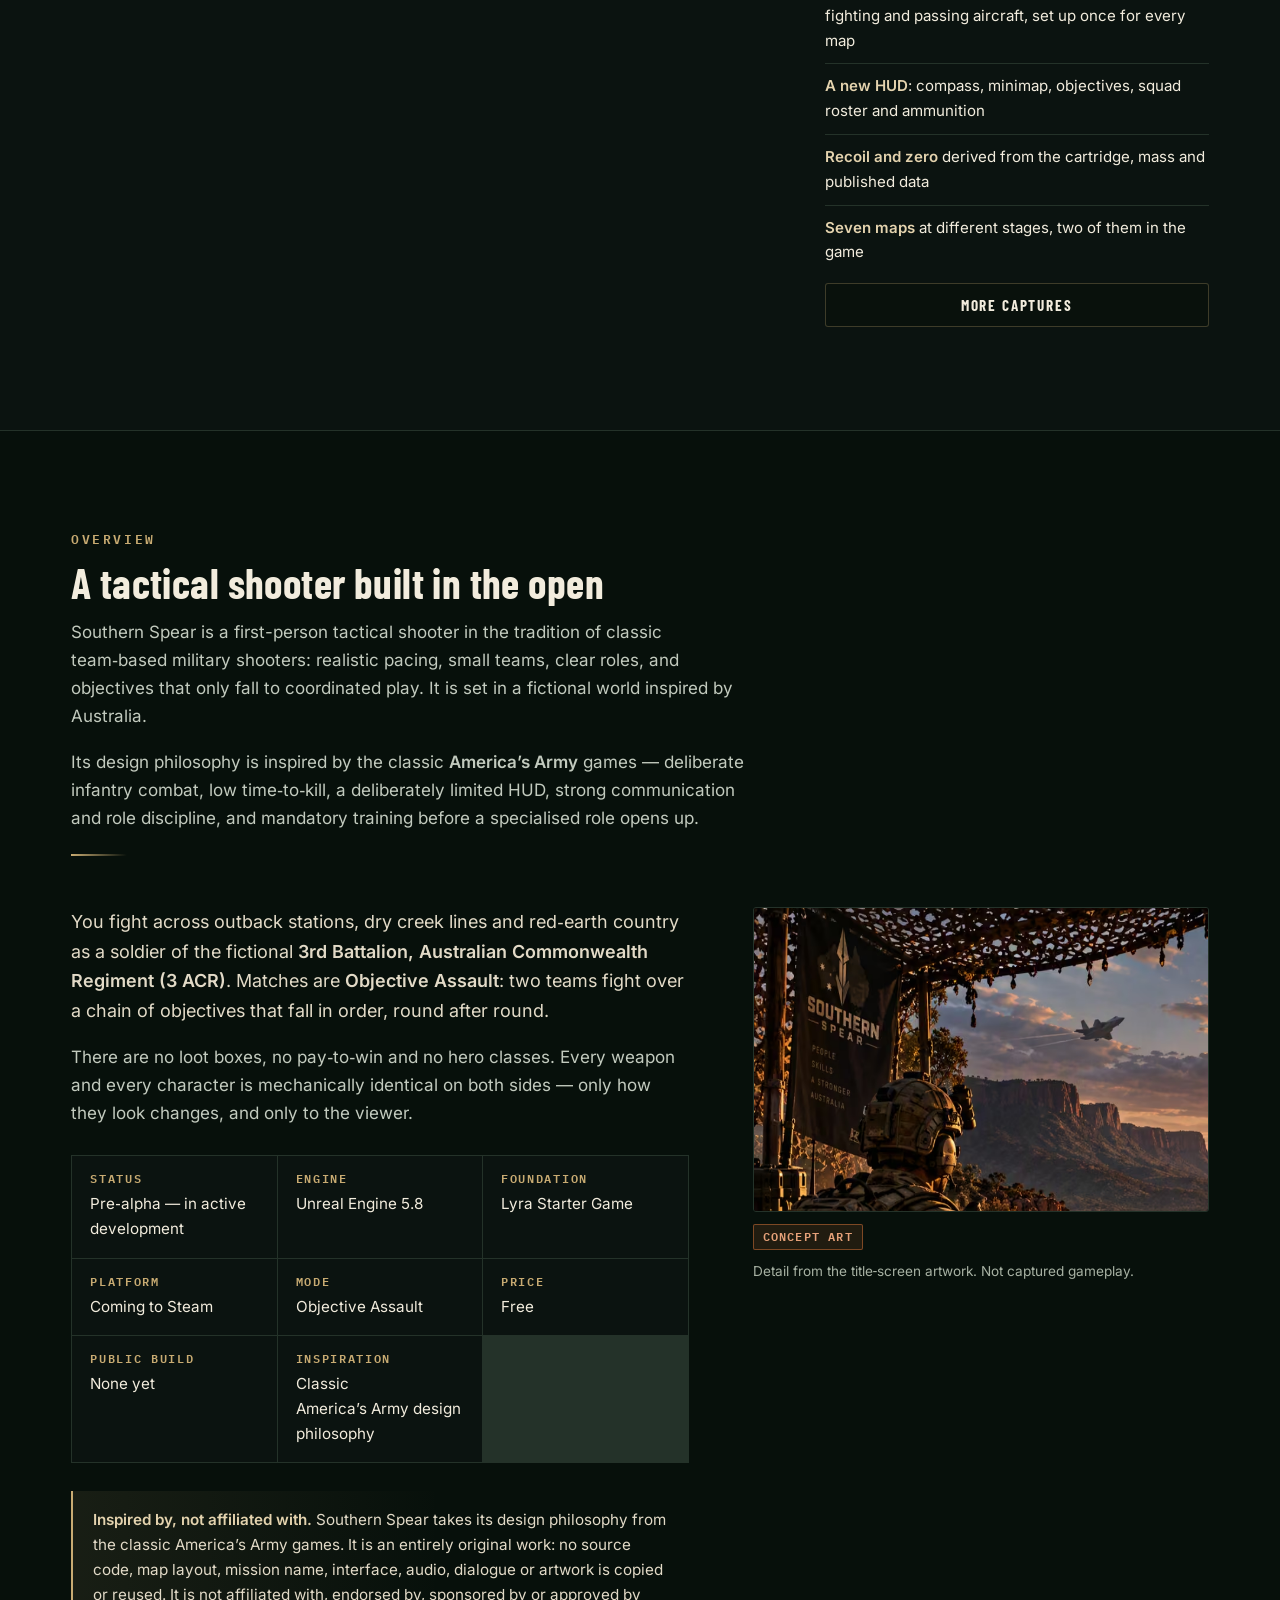
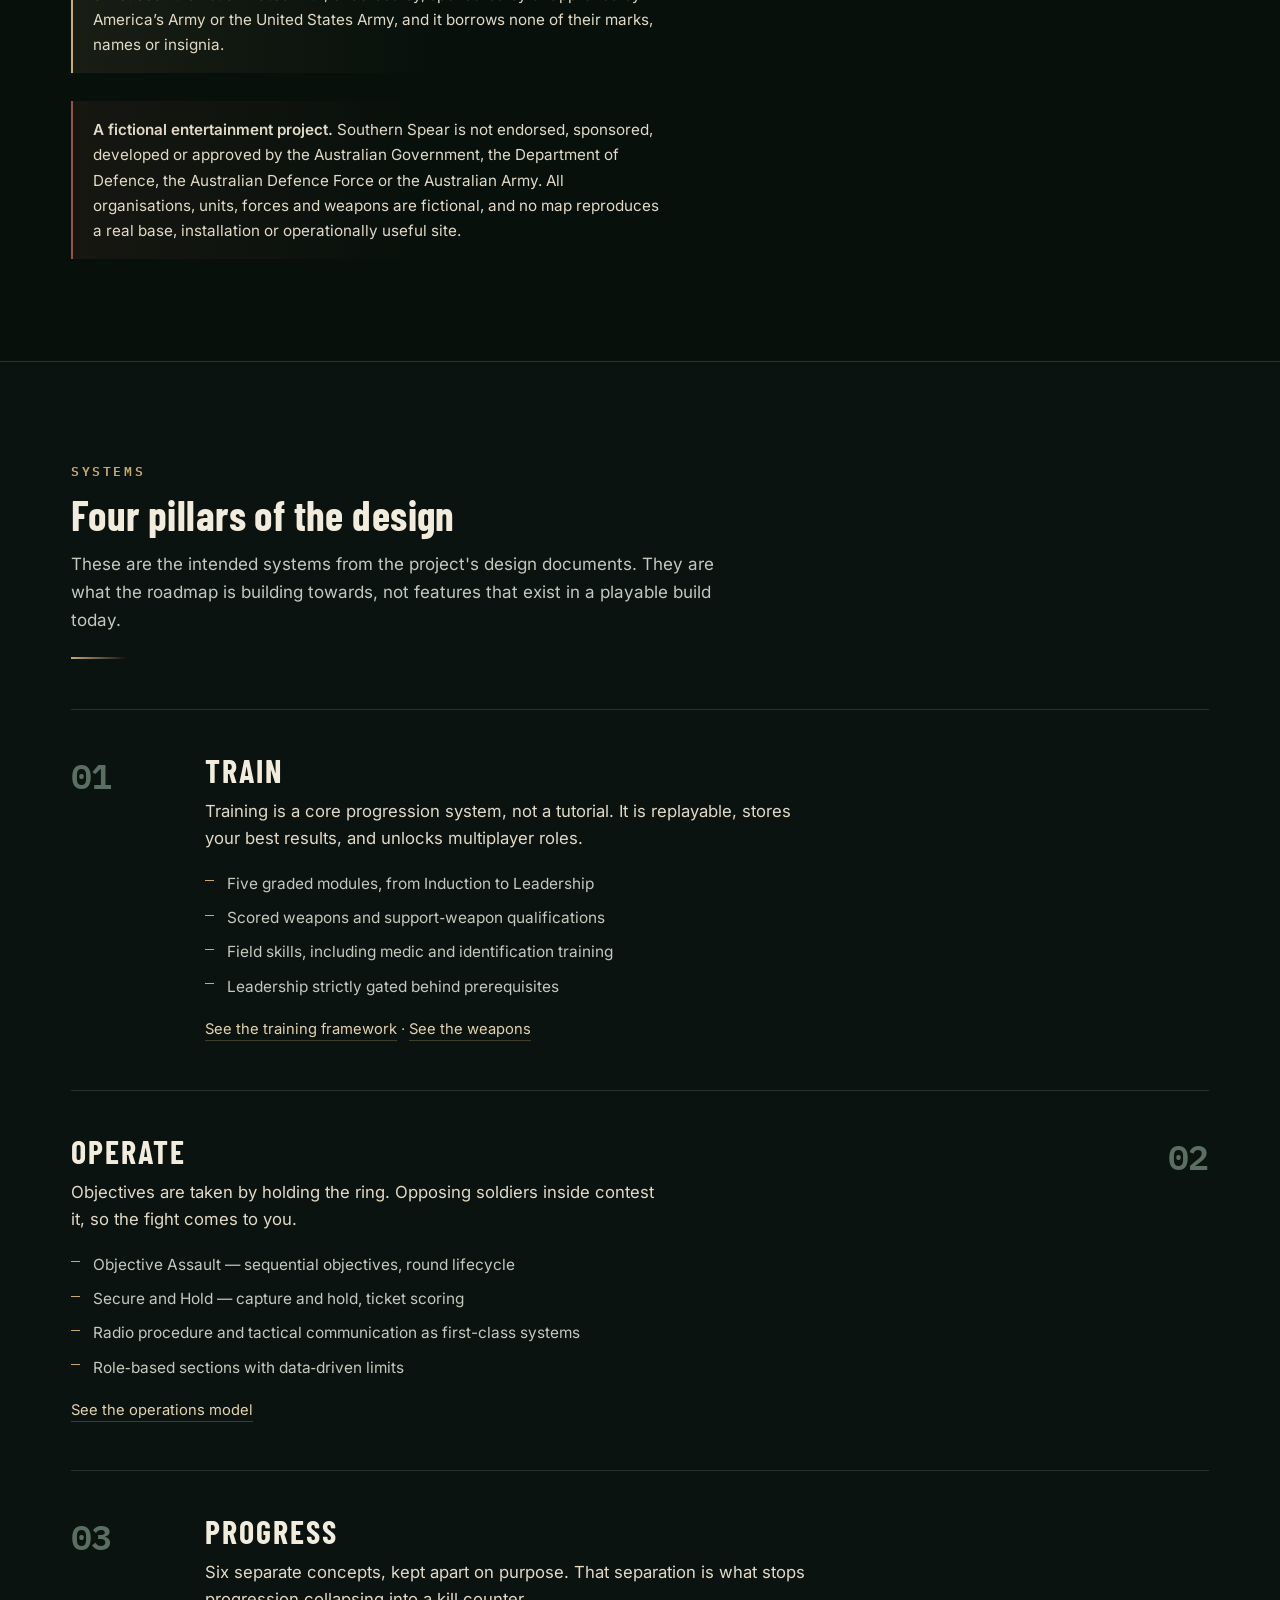
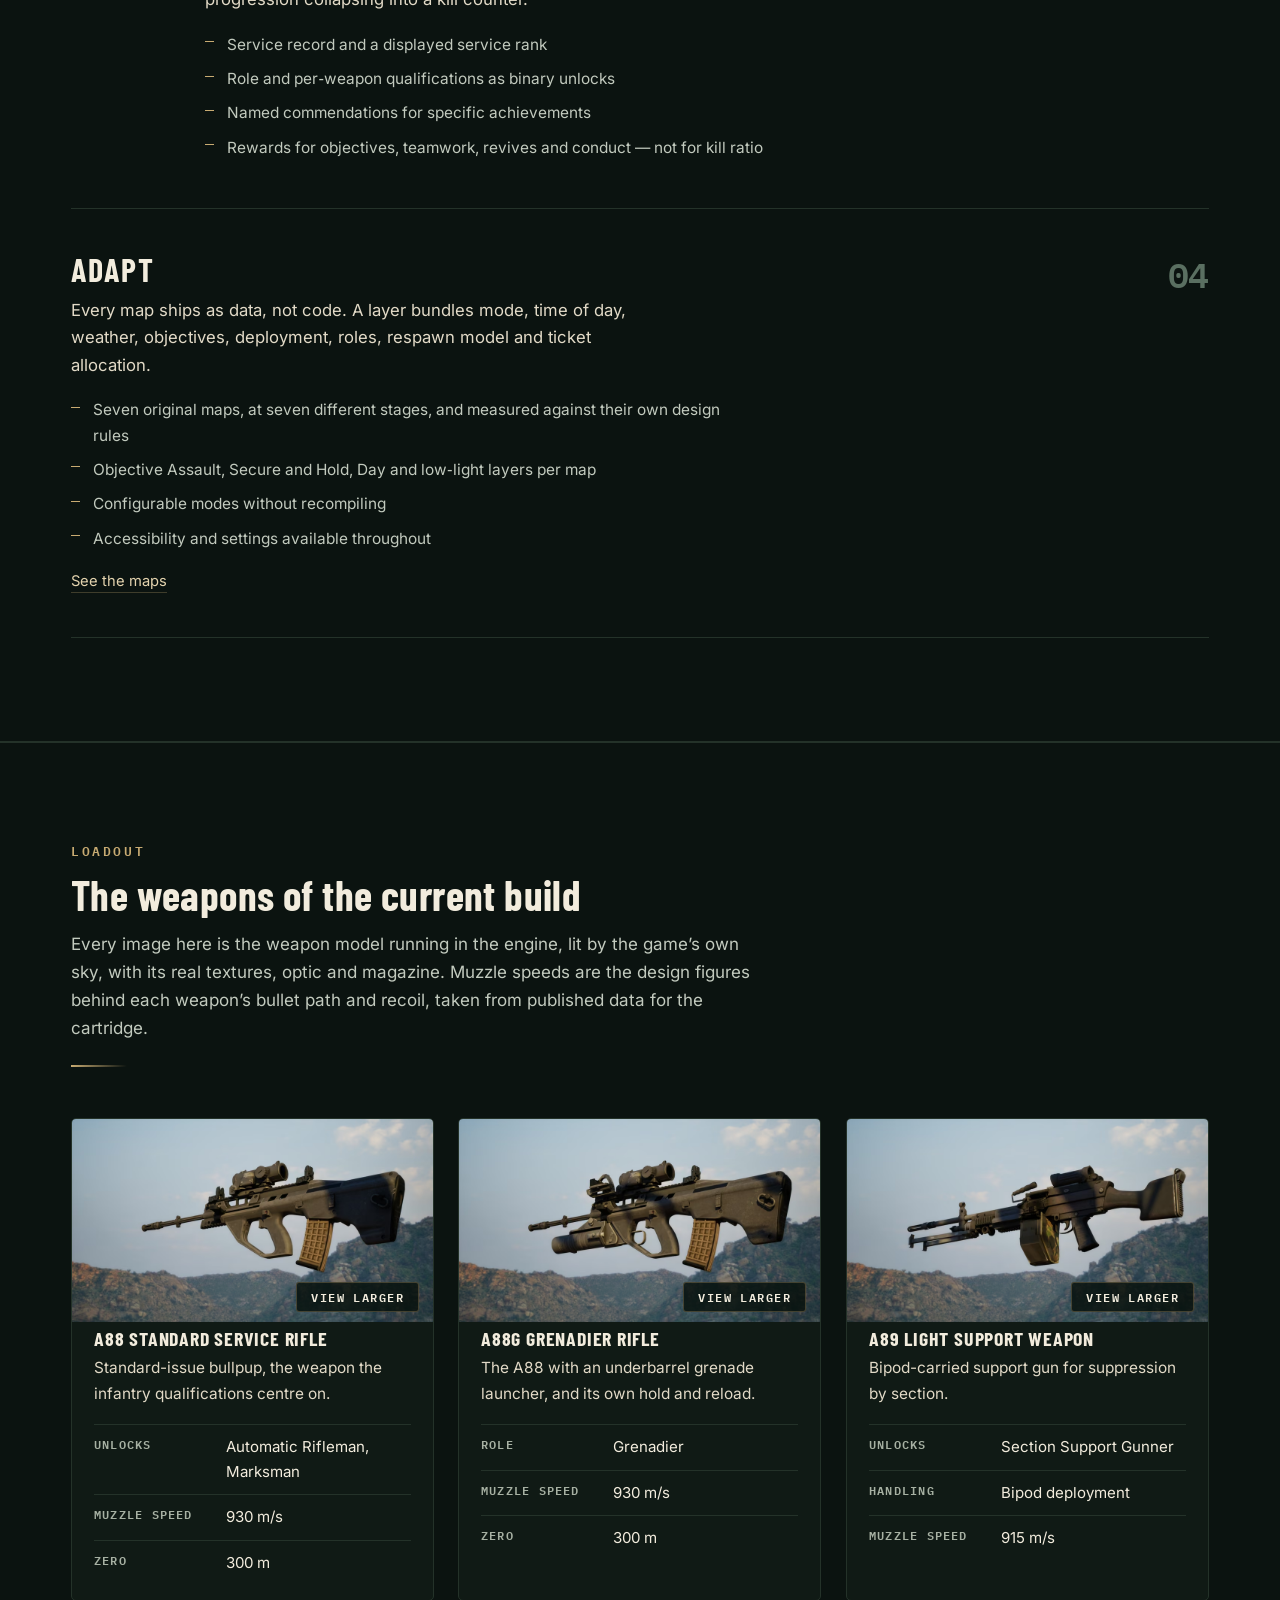
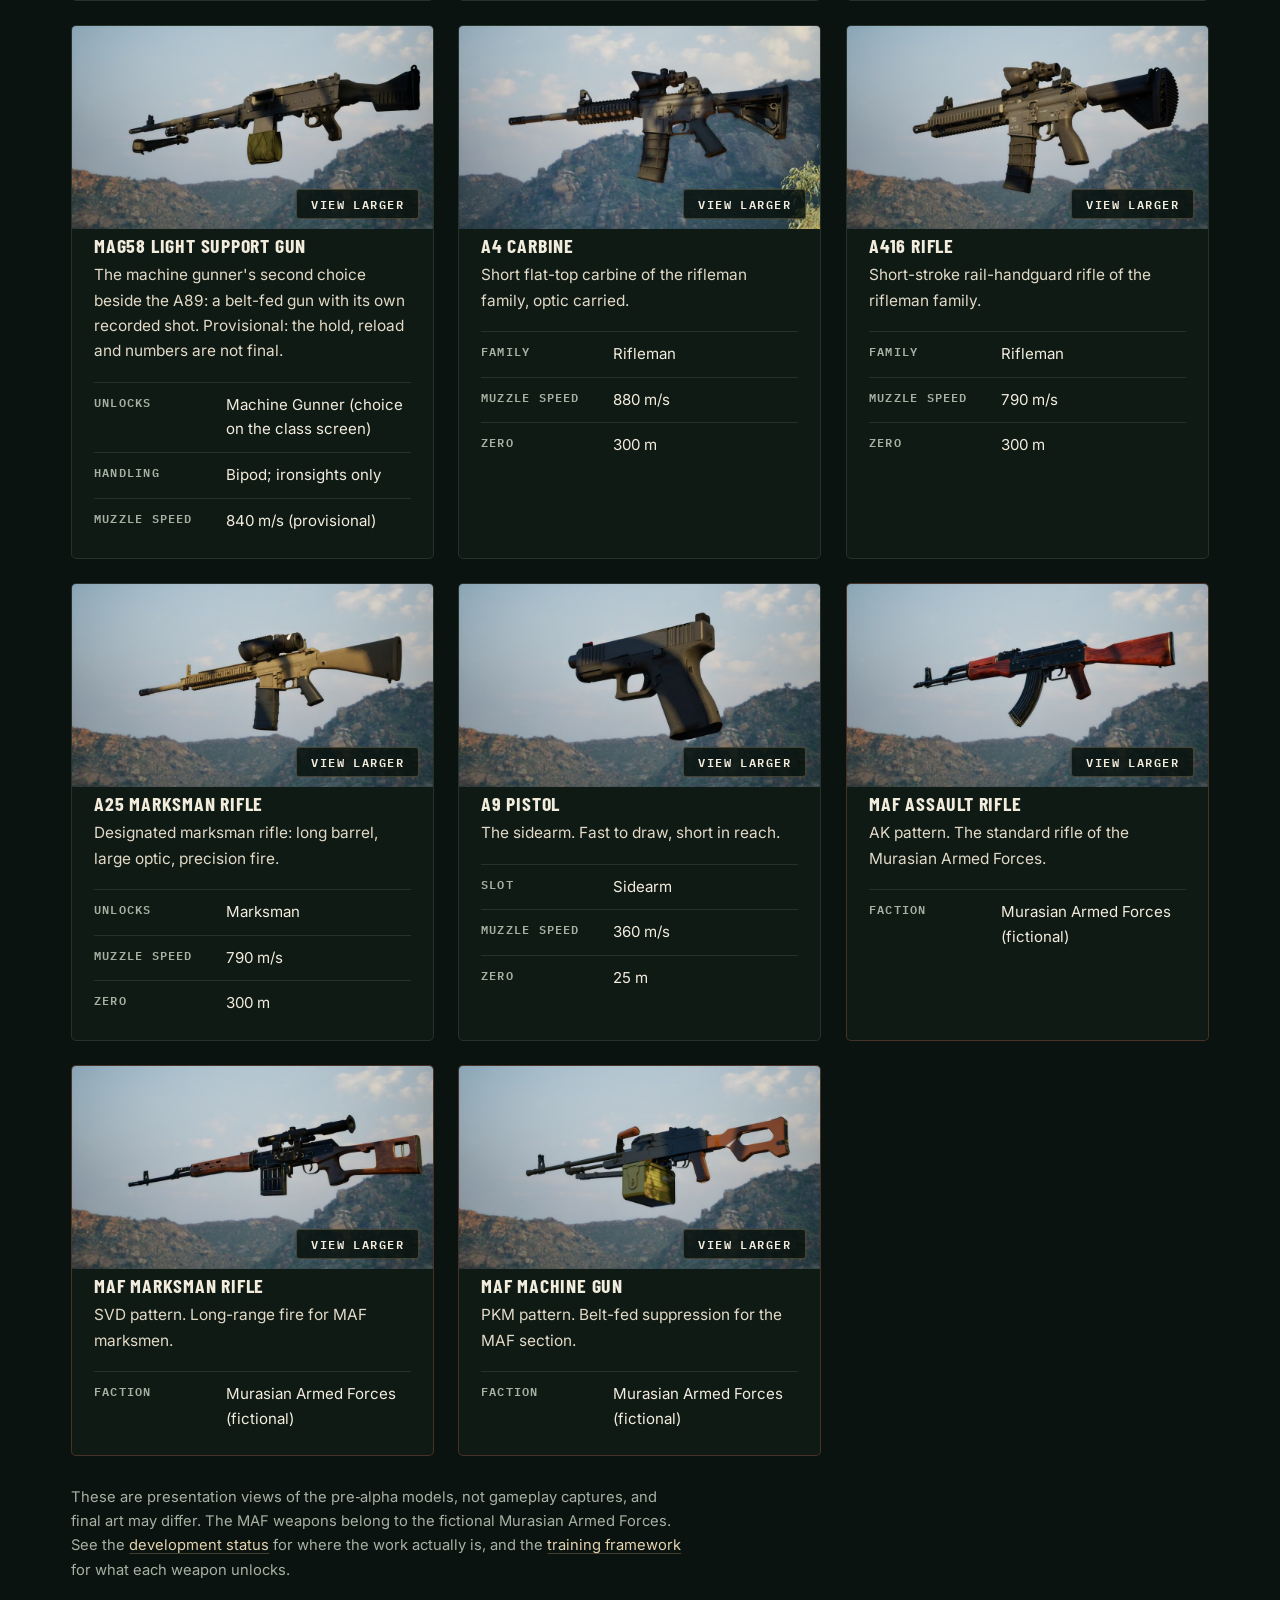
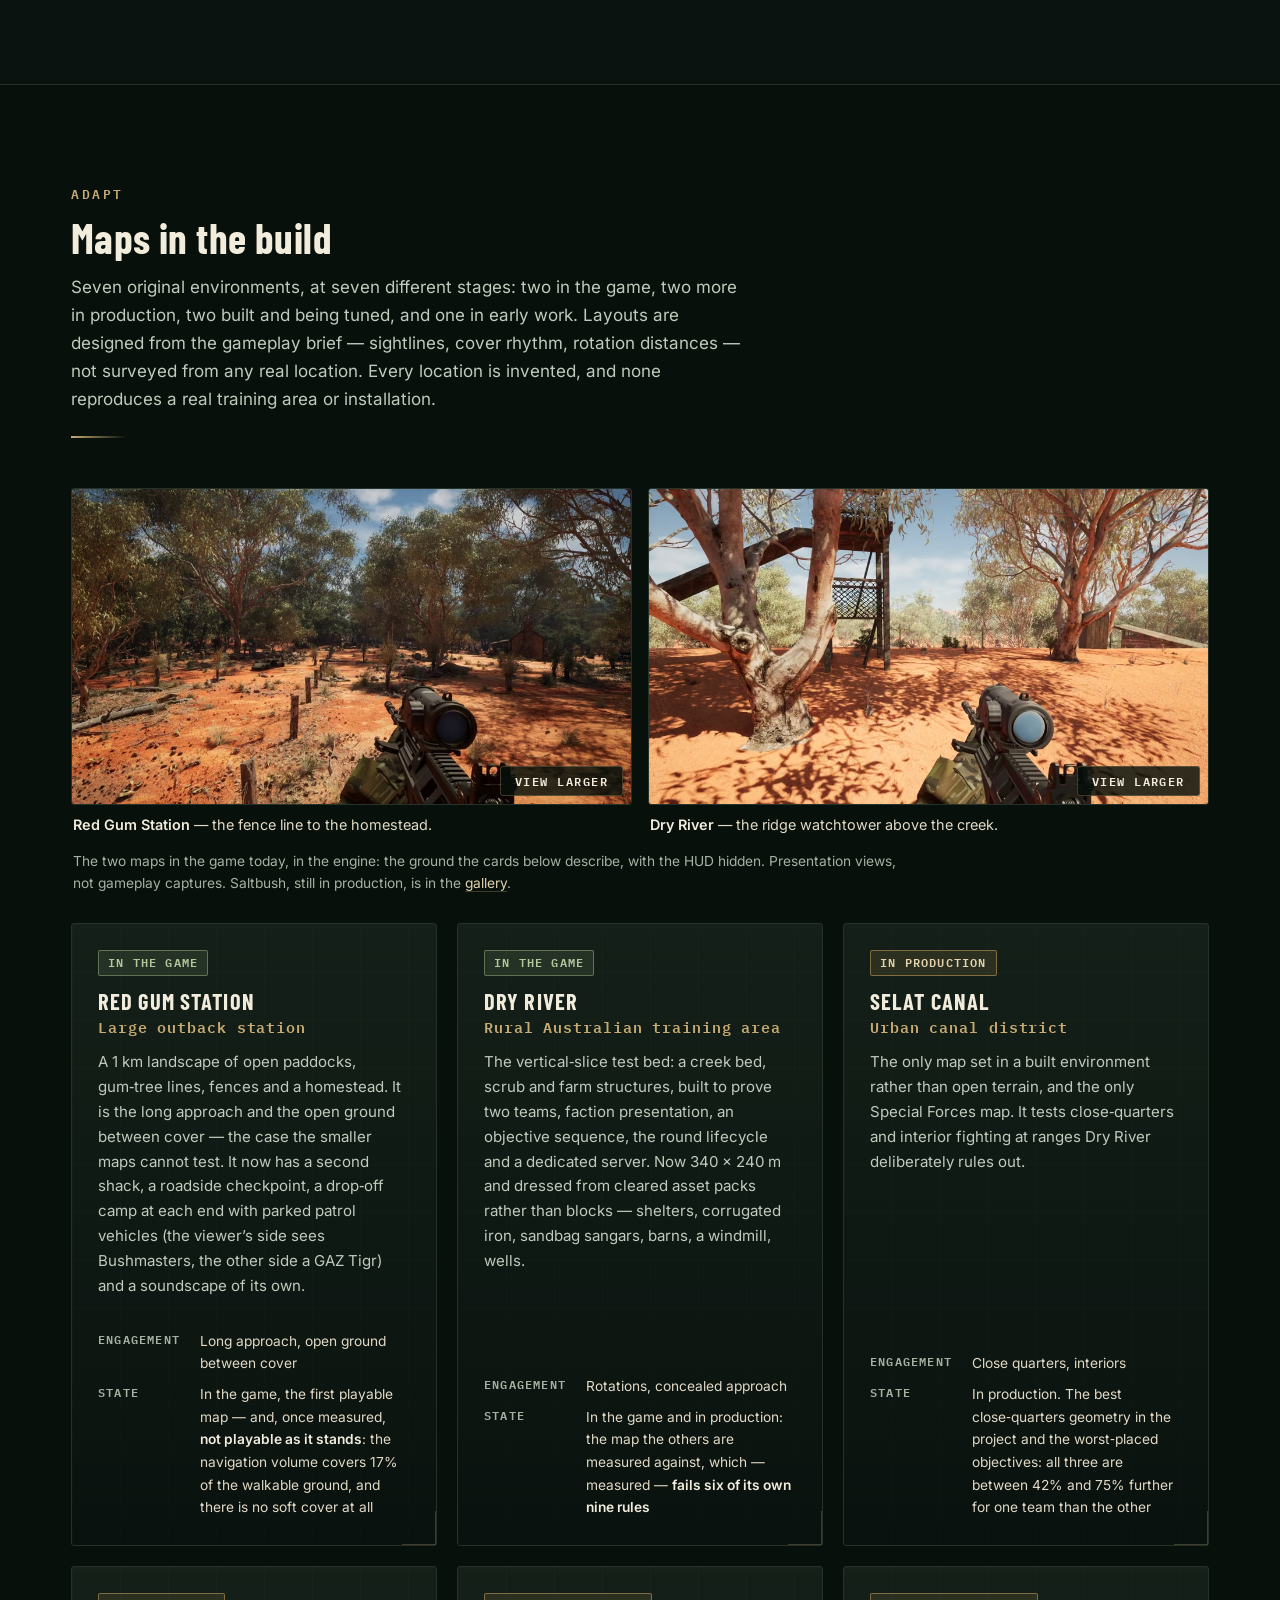
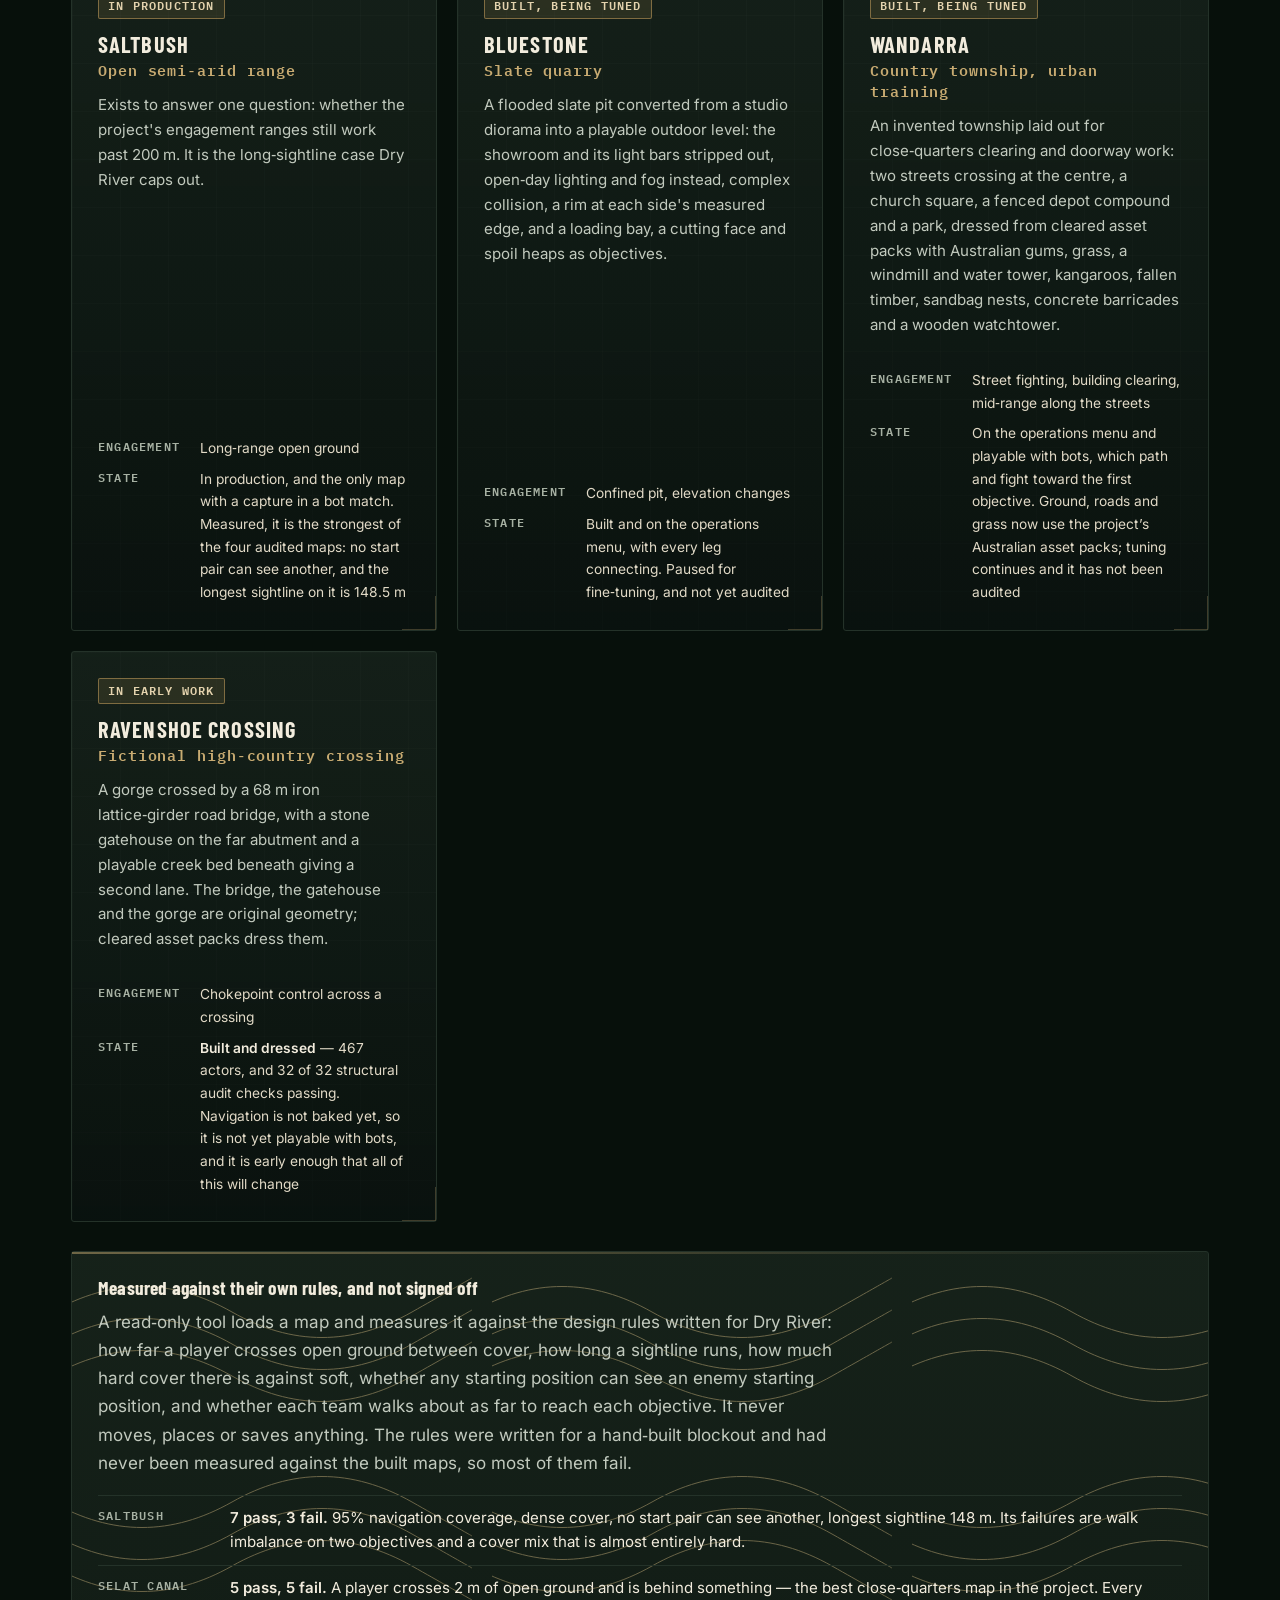
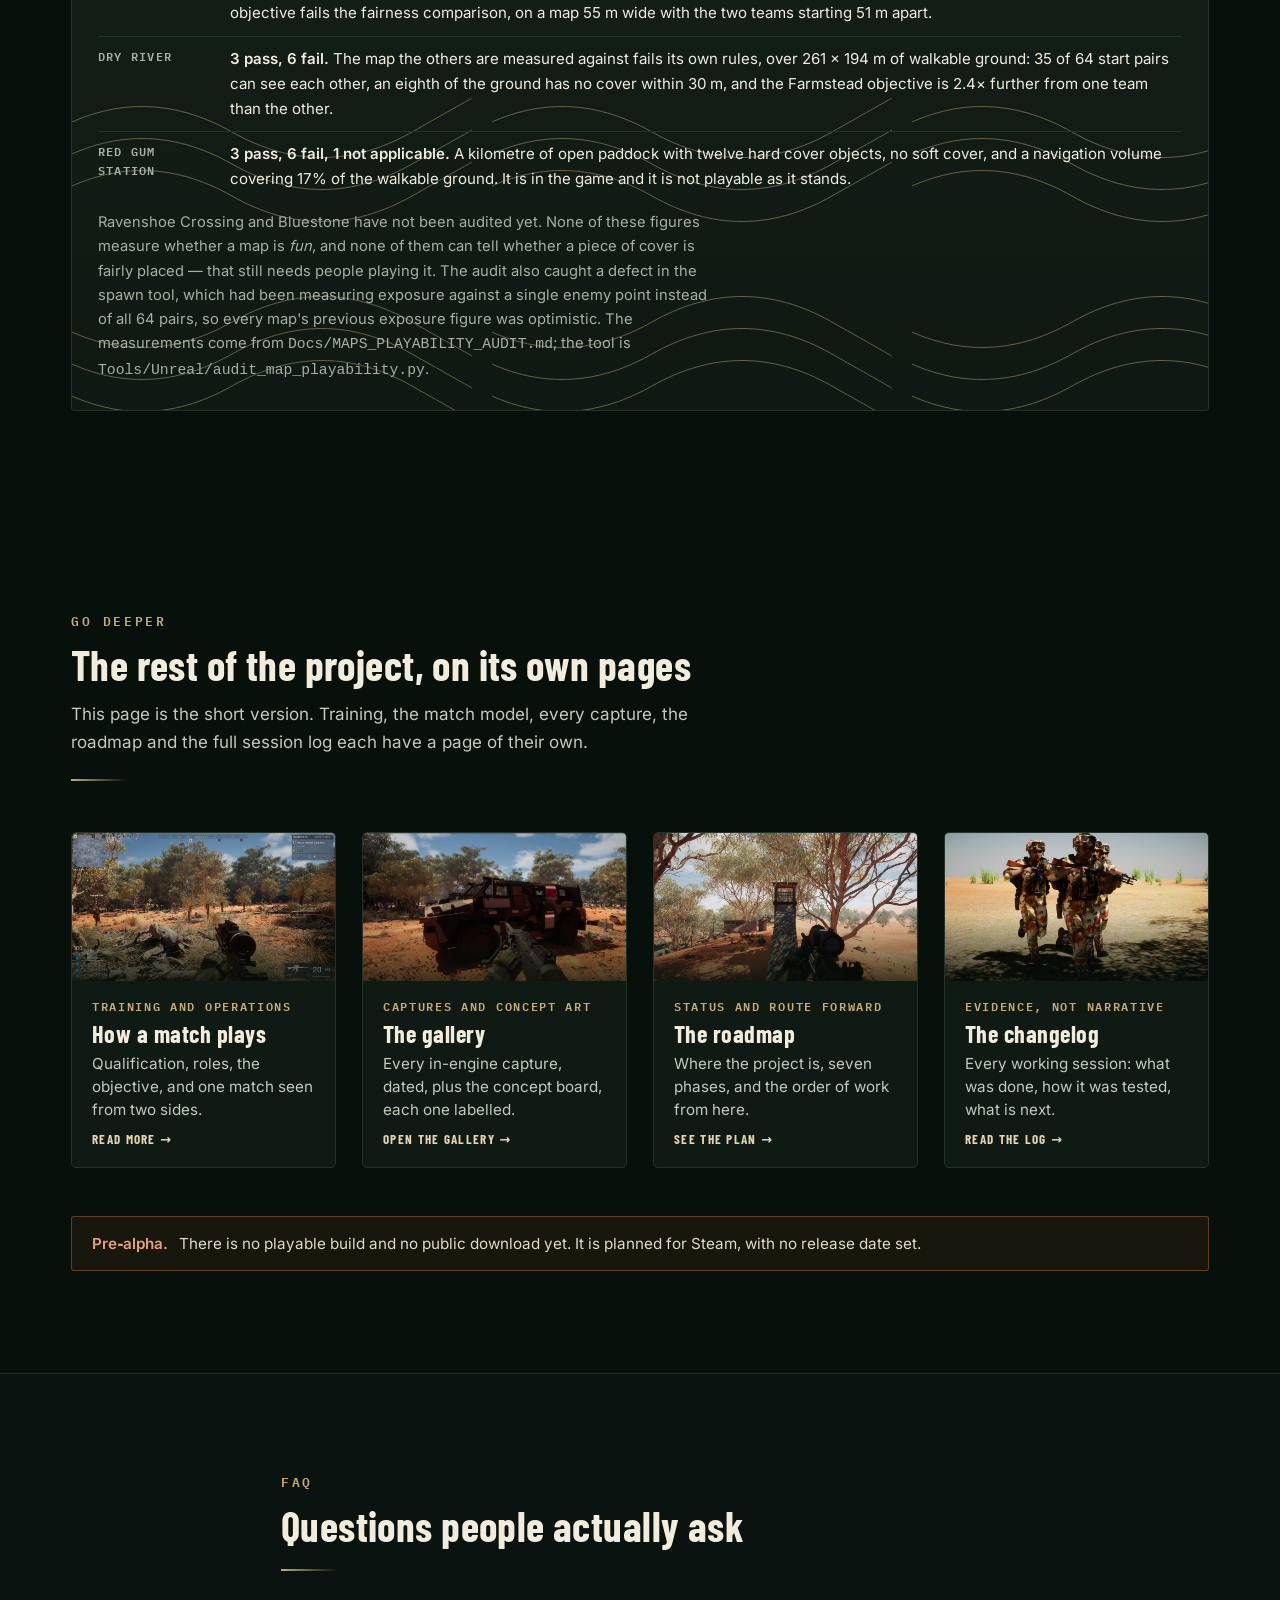
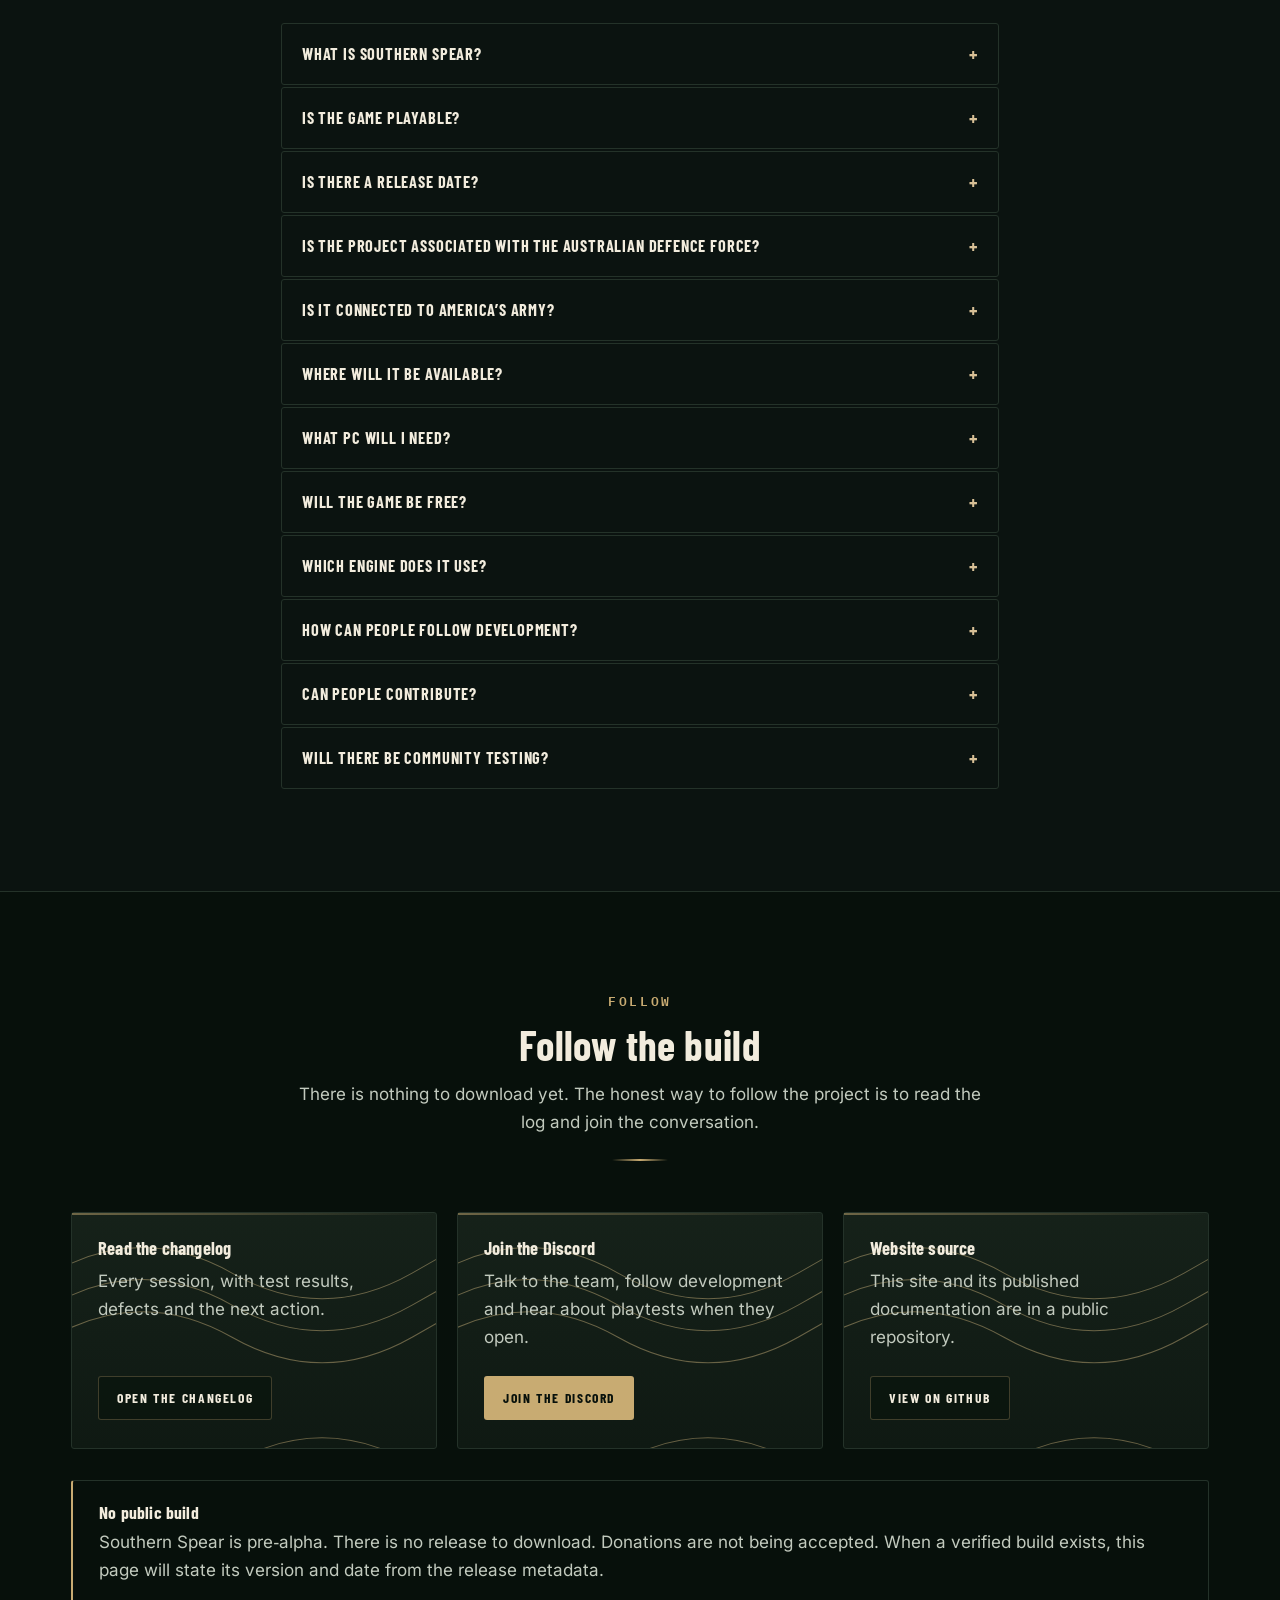
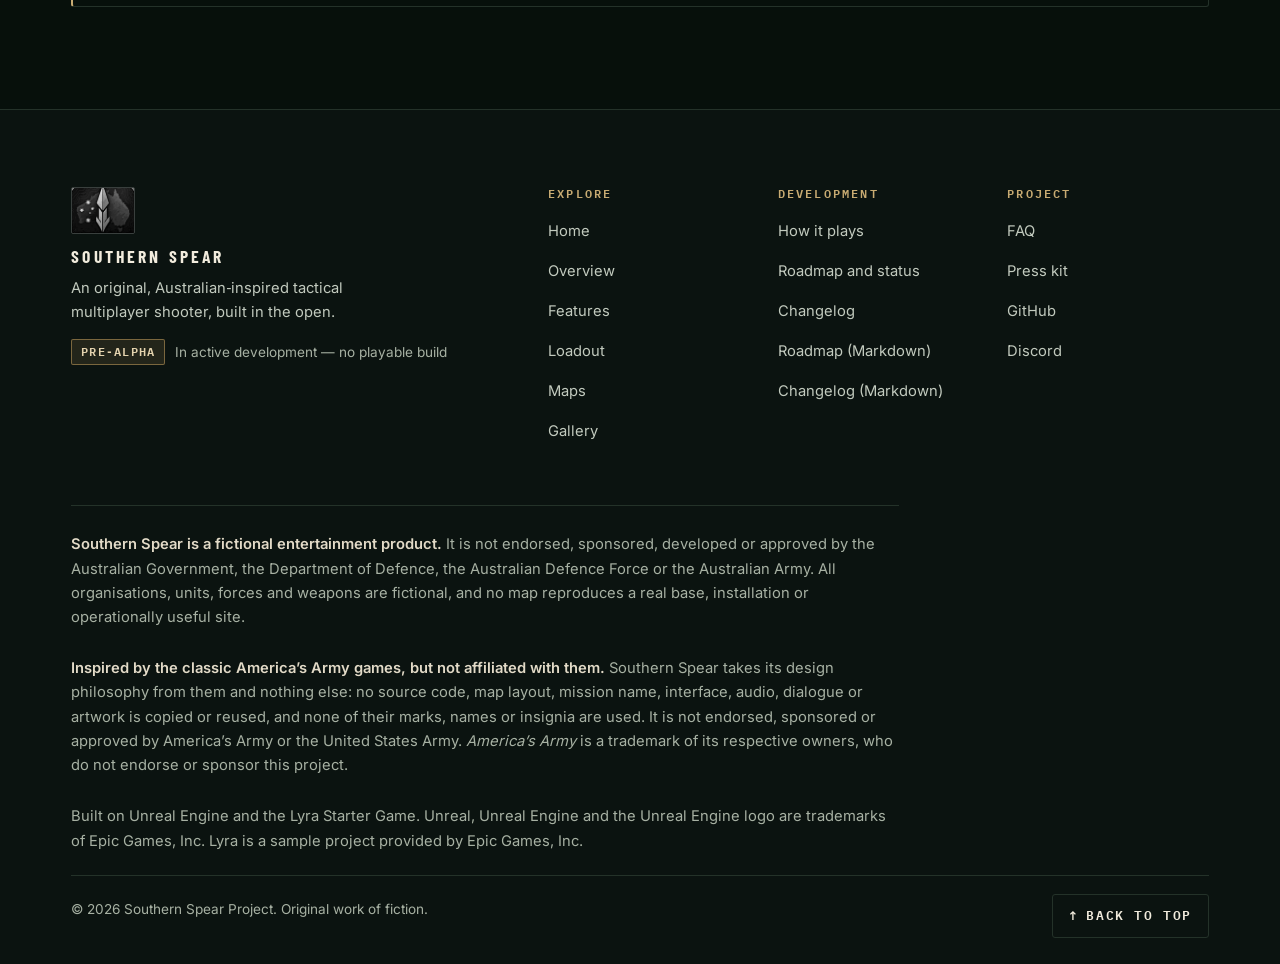
==== commit b76842ac: "Publish site from SouthernSpear e5791c12" ====
--- a/index.html
+++ b/index.html
@@ -676,8 +676,8 @@
                     data-lightbox-alt="First-person view on Red Gum Station: a wire fence running across red earth towards a timber homestead among gum trees, an A88 rifle with its optic held at the bottom right."
                     data-lightbox-caption="Red Gum Station, the fence line to the homestead &mdash; in-engine capture from the pre-alpha build, 28 Oct 2026. HUD hidden; a presentation view, not gameplay.">
               <picture>
-                <source type="image/avif" srcset="assets/screenshots/shot-map-redgum-station-960.avif 960w, assets/screenshots/shot-map-redgum-station-1920.avif 1920w" sizes="(max-width: 900px) 92vw, 380px">
-                <source type="image/webp" srcset="assets/screenshots/shot-map-redgum-station-960.webp 960w, assets/screenshots/shot-map-redgum-station-1920.webp 1920w" sizes="(max-width: 900px) 92vw, 380px">
+                <source type="image/avif" srcset="assets/screenshots/shot-map-redgum-station-960.avif 960w, assets/screenshots/shot-map-redgum-station-1920.avif 1920w" sizes="(max-width: 900px) 92vw, 545px">
+                <source type="image/webp" srcset="assets/screenshots/shot-map-redgum-station-960.webp 960w, assets/screenshots/shot-map-redgum-station-1920.webp 1920w" sizes="(max-width: 900px) 92vw, 545px">
                 <img src="assets/screenshots/shot-map-redgum-station-960.jpg" width="1920" height="1080" loading="lazy" decoding="async"
                      alt="First-person view on Red Gum Station: a wire fence running across red earth towards a timber homestead among gum trees, an A88 rifle with its optic held at the bottom right.">
               </picture>
@@ -691,8 +691,8 @@
                     data-lightbox-alt="First-person view on Dry River: a timber watchtower beside a gum tree on red earth, a tin-roofed shed to the right and long tree shadows across the ground, an A88 rifle held at the bottom right."
                     data-lightbox-caption="Dry River, the ridge watchtower &mdash; in-engine capture from the pre-alpha build, 28 Oct 2026. HUD hidden; a presentation view, not gameplay.">
               <picture>
-                <source type="image/avif" srcset="assets/screenshots/shot-map-dryriver-tower-960.avif 960w, assets/screenshots/shot-map-dryriver-tower-1920.avif 1920w" sizes="(max-width: 900px) 92vw, 380px">
-                <source type="image/webp" srcset="assets/screenshots/shot-map-dryriver-tower-960.webp 960w, assets/screenshots/shot-map-dryriver-tower-1920.webp 1920w" sizes="(max-width: 900px) 92vw, 380px">
+                <source type="image/avif" srcset="assets/screenshots/shot-map-dryriver-tower-960.avif 960w, assets/screenshots/shot-map-dryriver-tower-1920.avif 1920w" sizes="(max-width: 900px) 92vw, 545px">
+                <source type="image/webp" srcset="assets/screenshots/shot-map-dryriver-tower-960.webp 960w, assets/screenshots/shot-map-dryriver-tower-1920.webp 1920w" sizes="(max-width: 900px) 92vw, 545px">
                 <img src="assets/screenshots/shot-map-dryriver-tower-960.jpg" width="1920" height="1080" loading="lazy" decoding="async"
                      alt="First-person view on Dry River: a timber watchtower beside a gum tree on red earth, a tin-roofed shed to the right and long tree shadows across the ground, an A88 rifle held at the bottom right.">
               </picture>
@@ -700,25 +700,11 @@
             </button>
             <p class="maphero__label"><strong>Dry River</strong> &mdash; the ridge watchtower above the creek.</p>
           </li>
-          <li>
-            <button class="maphero__frame" type="button"
-                    data-lightbox-src="assets/screenshots/shot-map-saltbush-range-1920.jpg"
-                    data-lightbox-alt="First-person view from a ridge on Saltbush: a dirt track winding across a dry grassy basin between rocky hills, an A88 rifle with its optic held at the bottom right."
-                    data-lightbox-caption="Saltbush, the basin and the track from the ridge &mdash; in-engine capture from the pre-alpha build, 28 Oct 2026. HUD hidden; a presentation view, not gameplay.">
-              <picture>
-                <source type="image/avif" srcset="assets/screenshots/shot-map-saltbush-range-960.avif 960w, assets/screenshots/shot-map-saltbush-range-1920.avif 1920w" sizes="(max-width: 900px) 92vw, 380px">
-                <source type="image/webp" srcset="assets/screenshots/shot-map-saltbush-range-960.webp 960w, assets/screenshots/shot-map-saltbush-range-1920.webp 1920w" sizes="(max-width: 900px) 92vw, 380px">
-                <img src="assets/screenshots/shot-map-saltbush-range-960.jpg" width="1920" height="1080" loading="lazy" decoding="async"
-                     alt="First-person view from a ridge on Saltbush: a dirt track winding across a dry grassy basin between rocky hills, an A88 rifle with its optic held at the bottom right.">
-              </picture>
-              <span class="showcase__zoom" aria-hidden="true">View larger</span>
-            </button>
-            <p class="maphero__label"><strong>Saltbush</strong> &mdash; the basin and the track from the ridge.</p>
-          </li>
         </ul>
         <figcaption>
-          Three of the seven, in the engine: the ground these cards describe, with the HUD hidden.
-          Presentation views, not gameplay captures.
+          The two maps in the game today, in the engine: the ground the cards below describe, with the
+          HUD hidden. Presentation views, not gameplay captures. Saltbush, still in production, is in
+          the <a href="gallery.html">gallery</a>.
         </figcaption>
       </figure>
 
--- a/styles.css
+++ b/styles.css
@@ -914,9 +914,11 @@
 .inengine__facts strong { color: var(--brass-300, var(--sand-100)); }
 @media (max-width: 900px) { .inengine { grid-template-columns: 1fr; } }
 
-/* The pictures in the maps section: the ground the cards describe, three maps at a time. */
+/* The pictures in the maps section: the ground the cards describe, the two maps
+   that are in the game. Only in-game maps lead here, so the bigger pair reads as
+   what you can play today; the production maps are in the gallery. */
 .maphero { margin: 0 0 28px; }
-.maphero__grid { list-style: none; margin: 0; padding: 0; display: grid; grid-template-columns: repeat(3, minmax(0, 1fr)); gap: 16px; }
+.maphero__grid { list-style: none; margin: 0; padding: 0; display: grid; grid-template-columns: repeat(2, minmax(0, 1fr)); gap: 16px; }
 .maphero__frame {
   position: relative; display: block; width: 100%; padding: 0;
   border: 1px solid var(--line-soft); border-radius: var(--radius);
